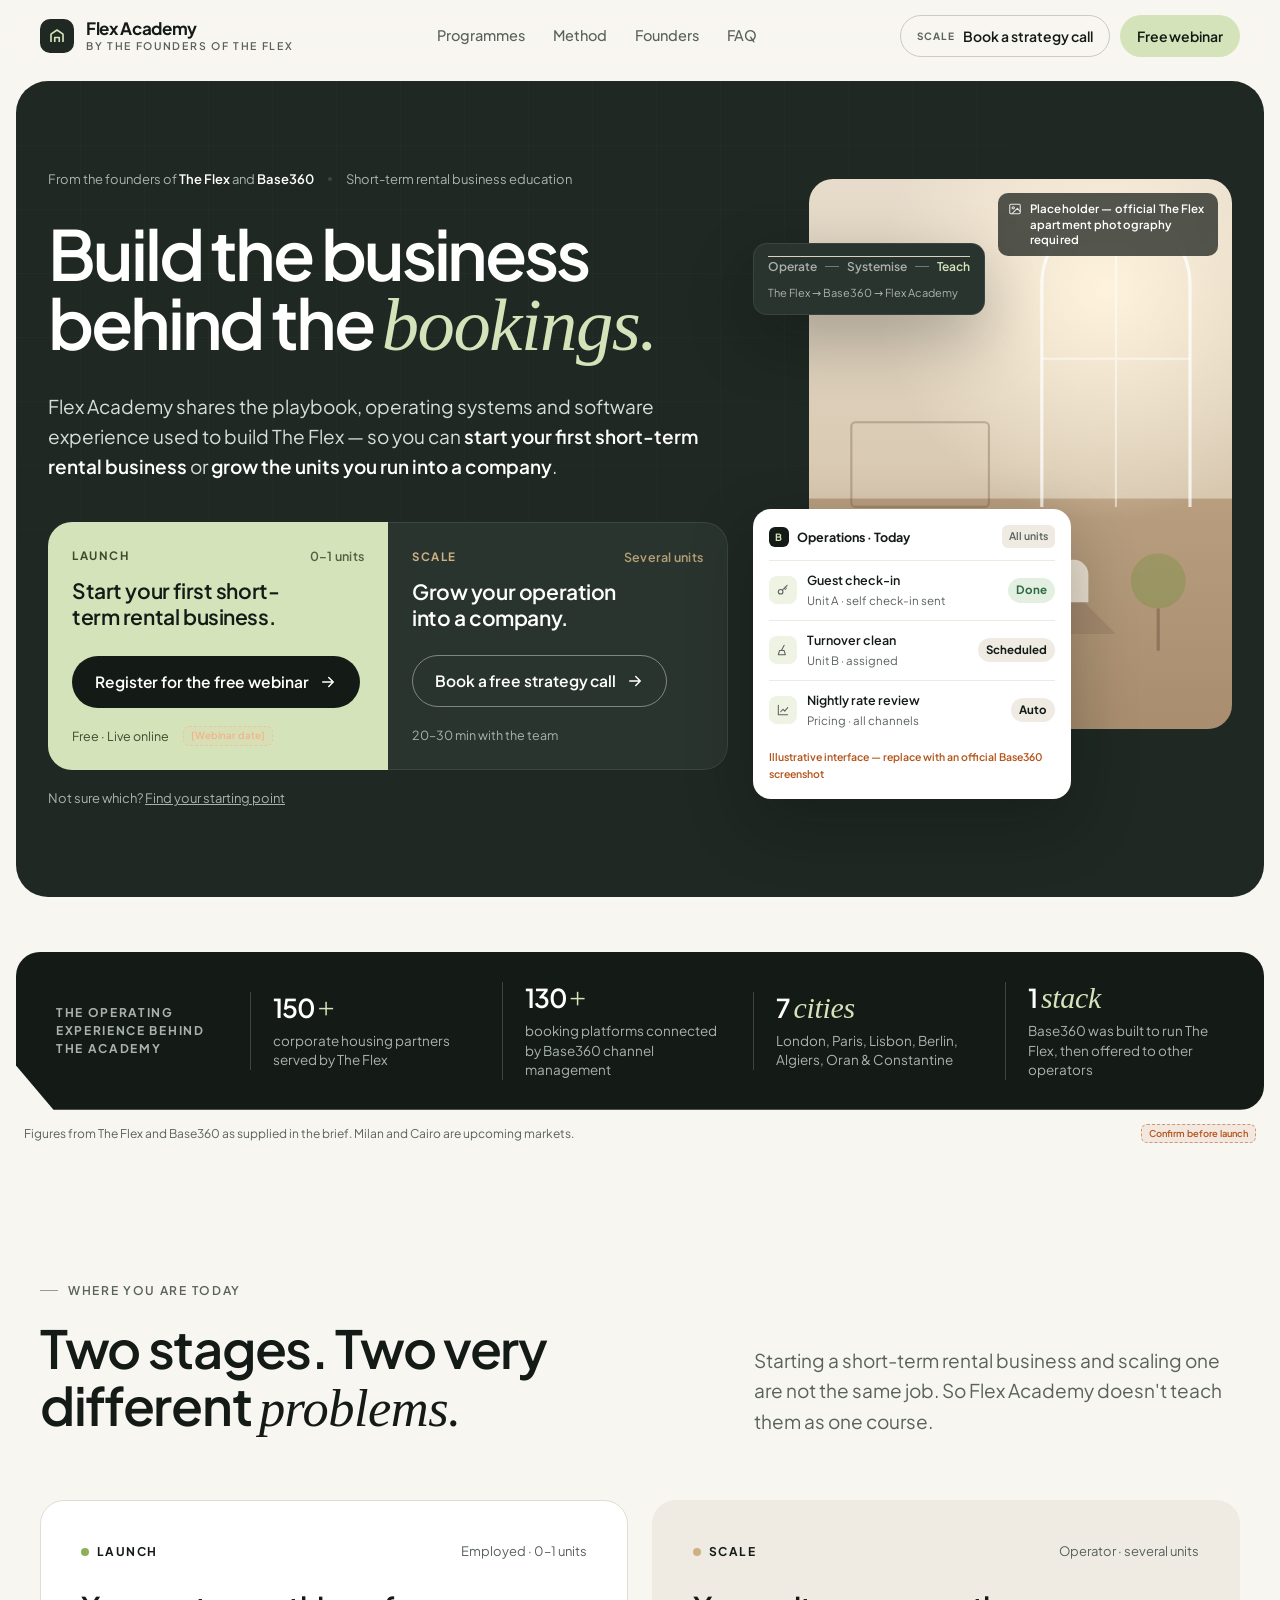
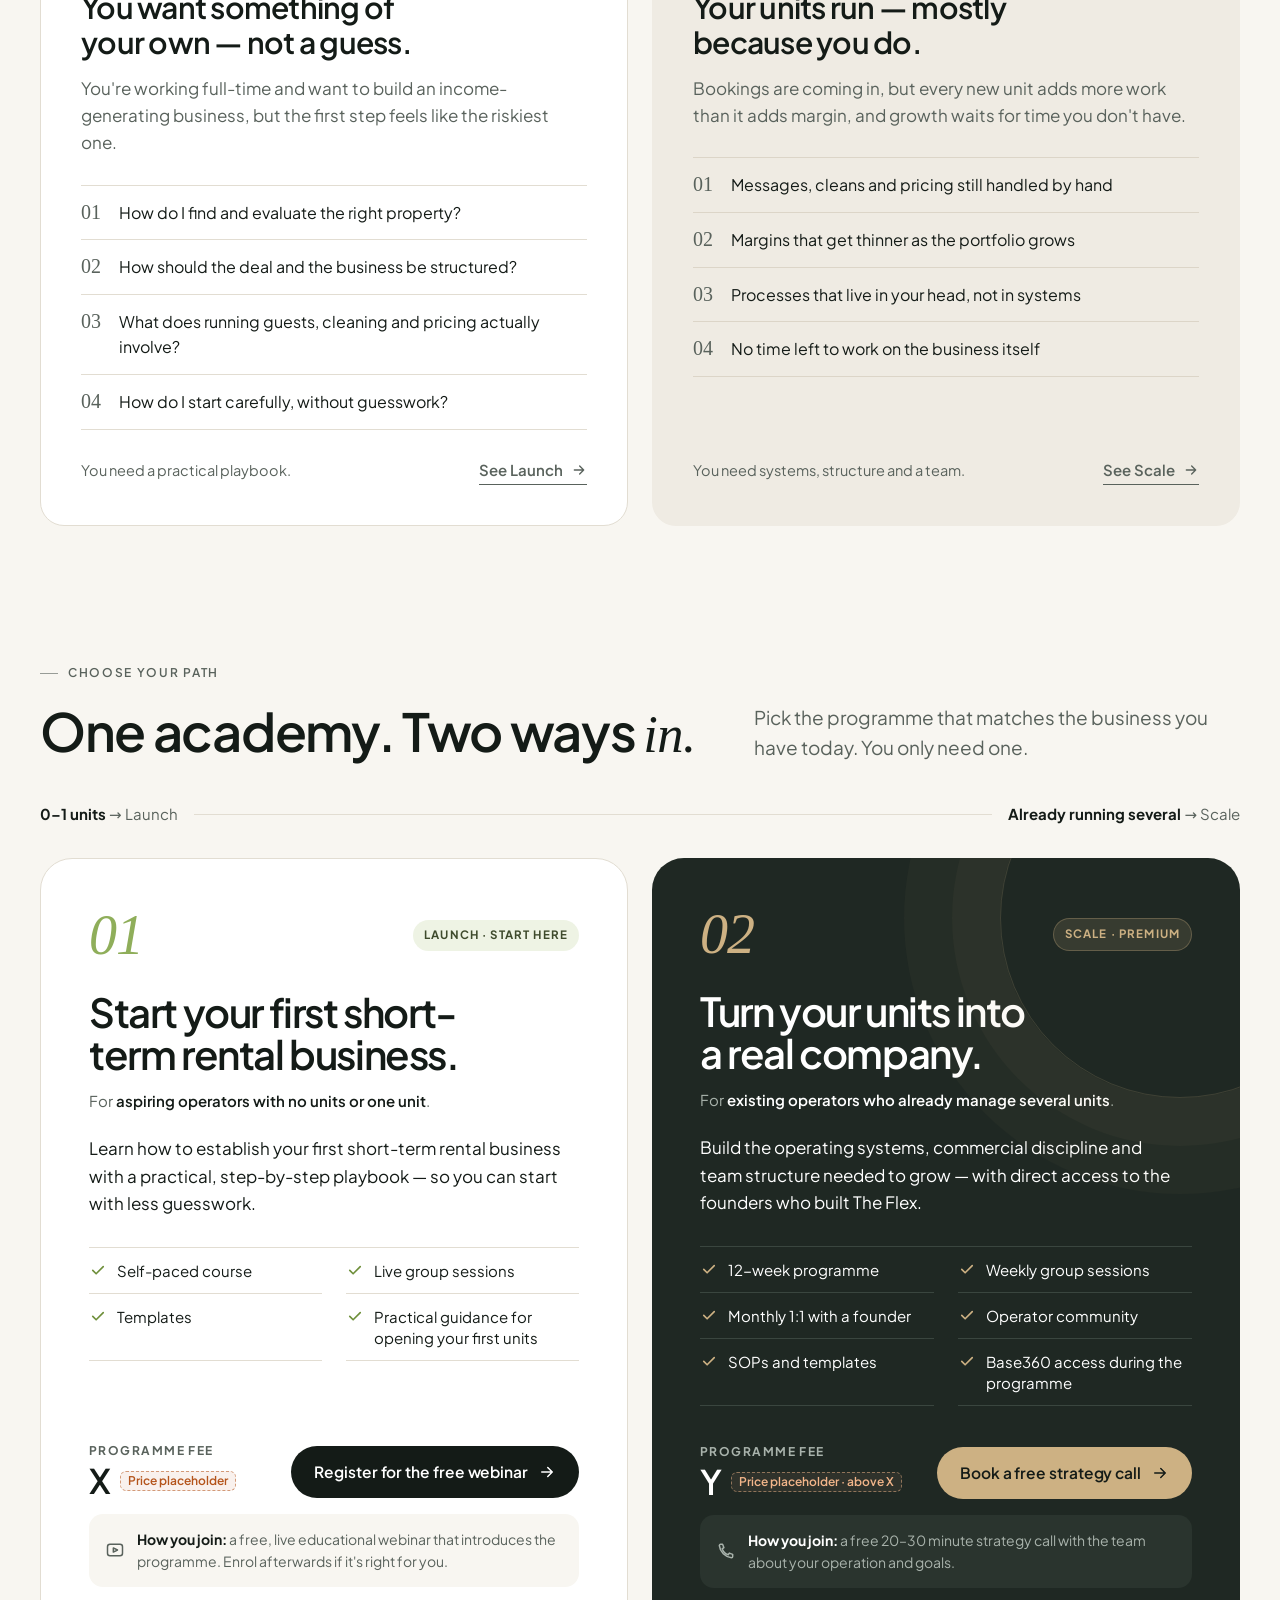
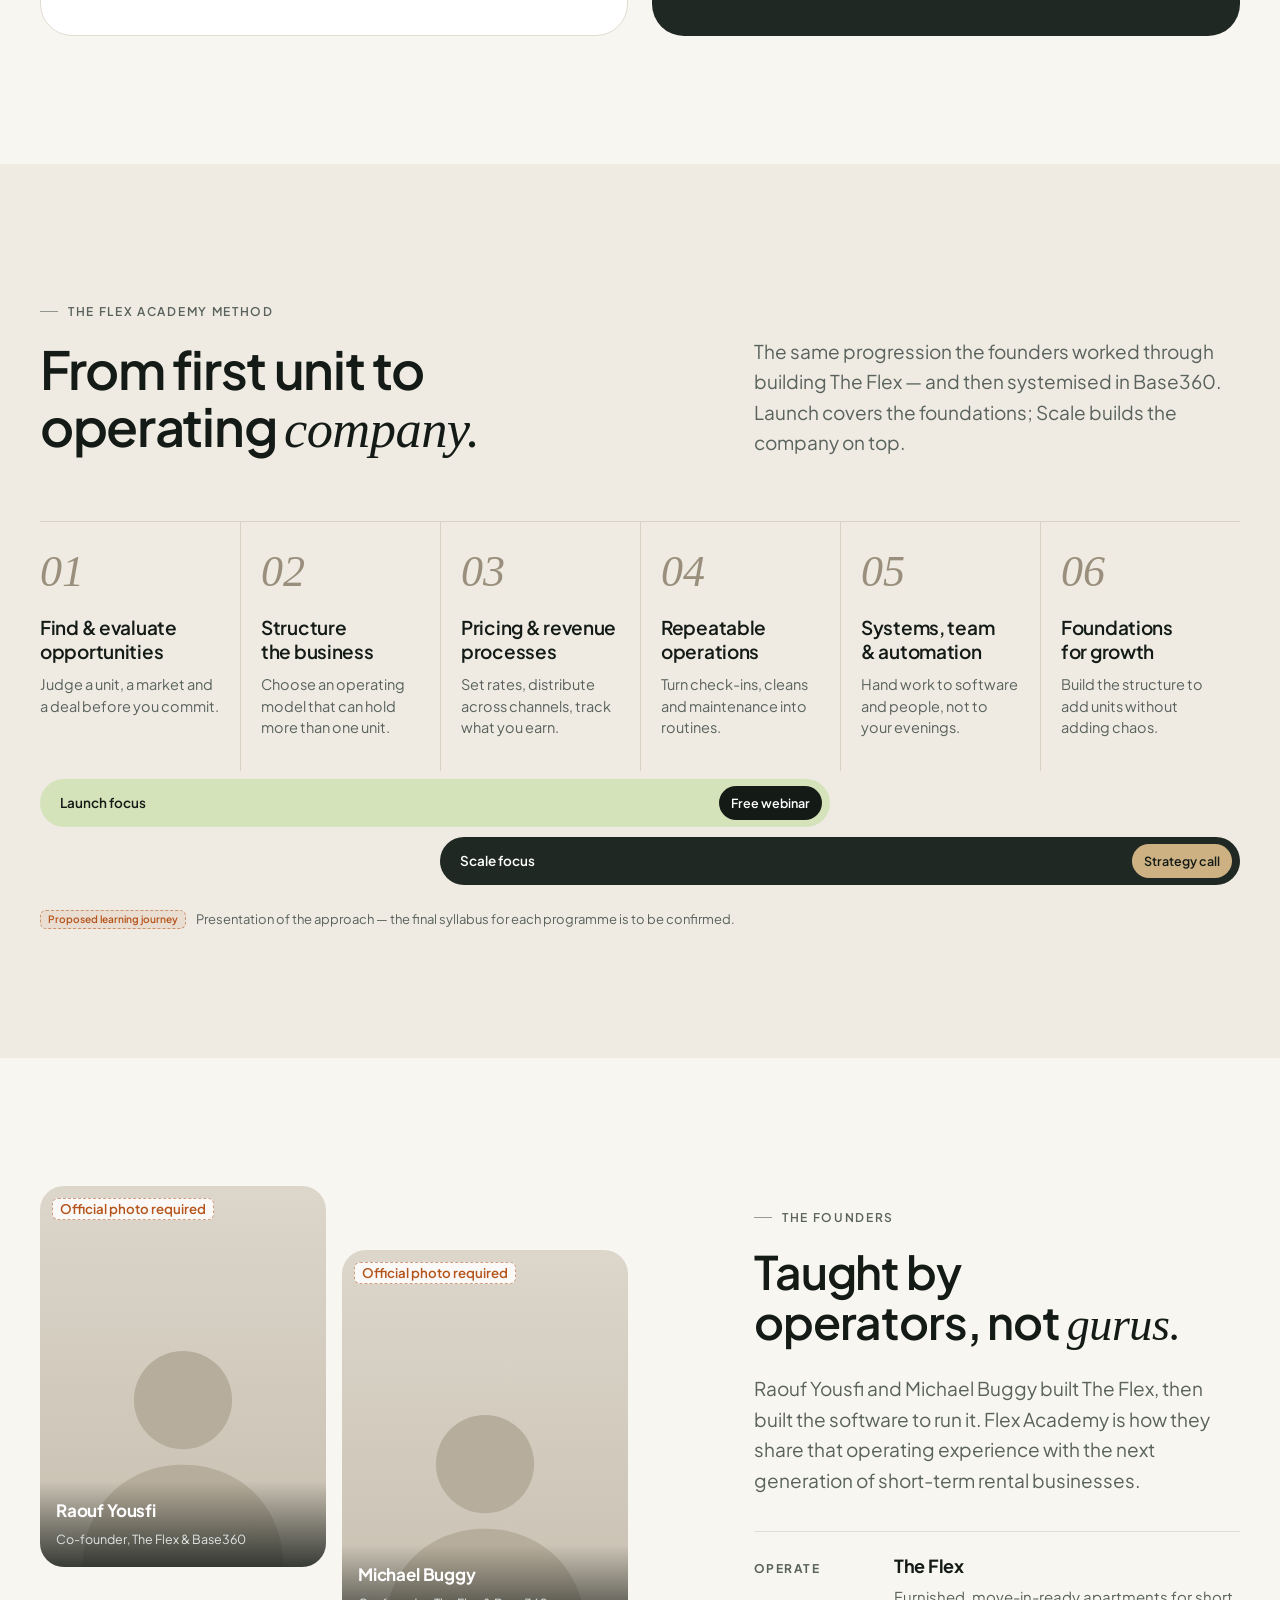
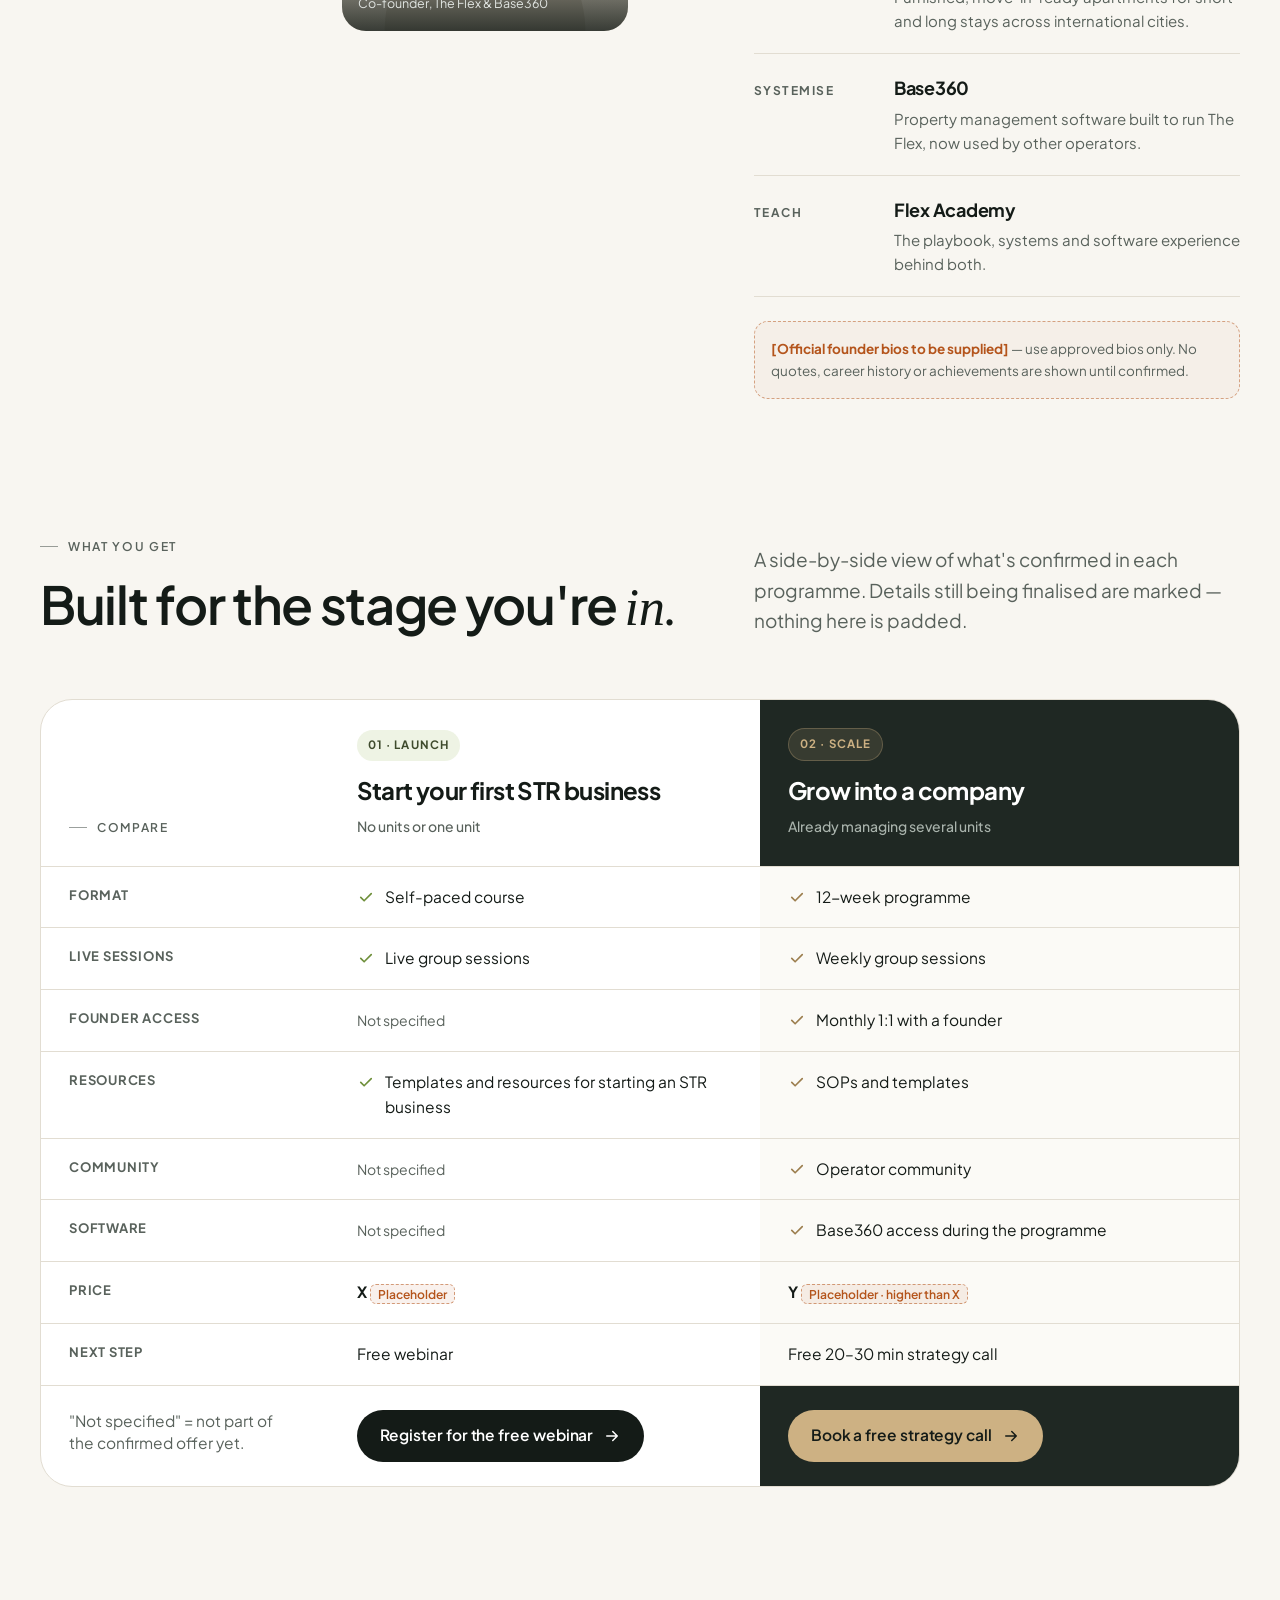
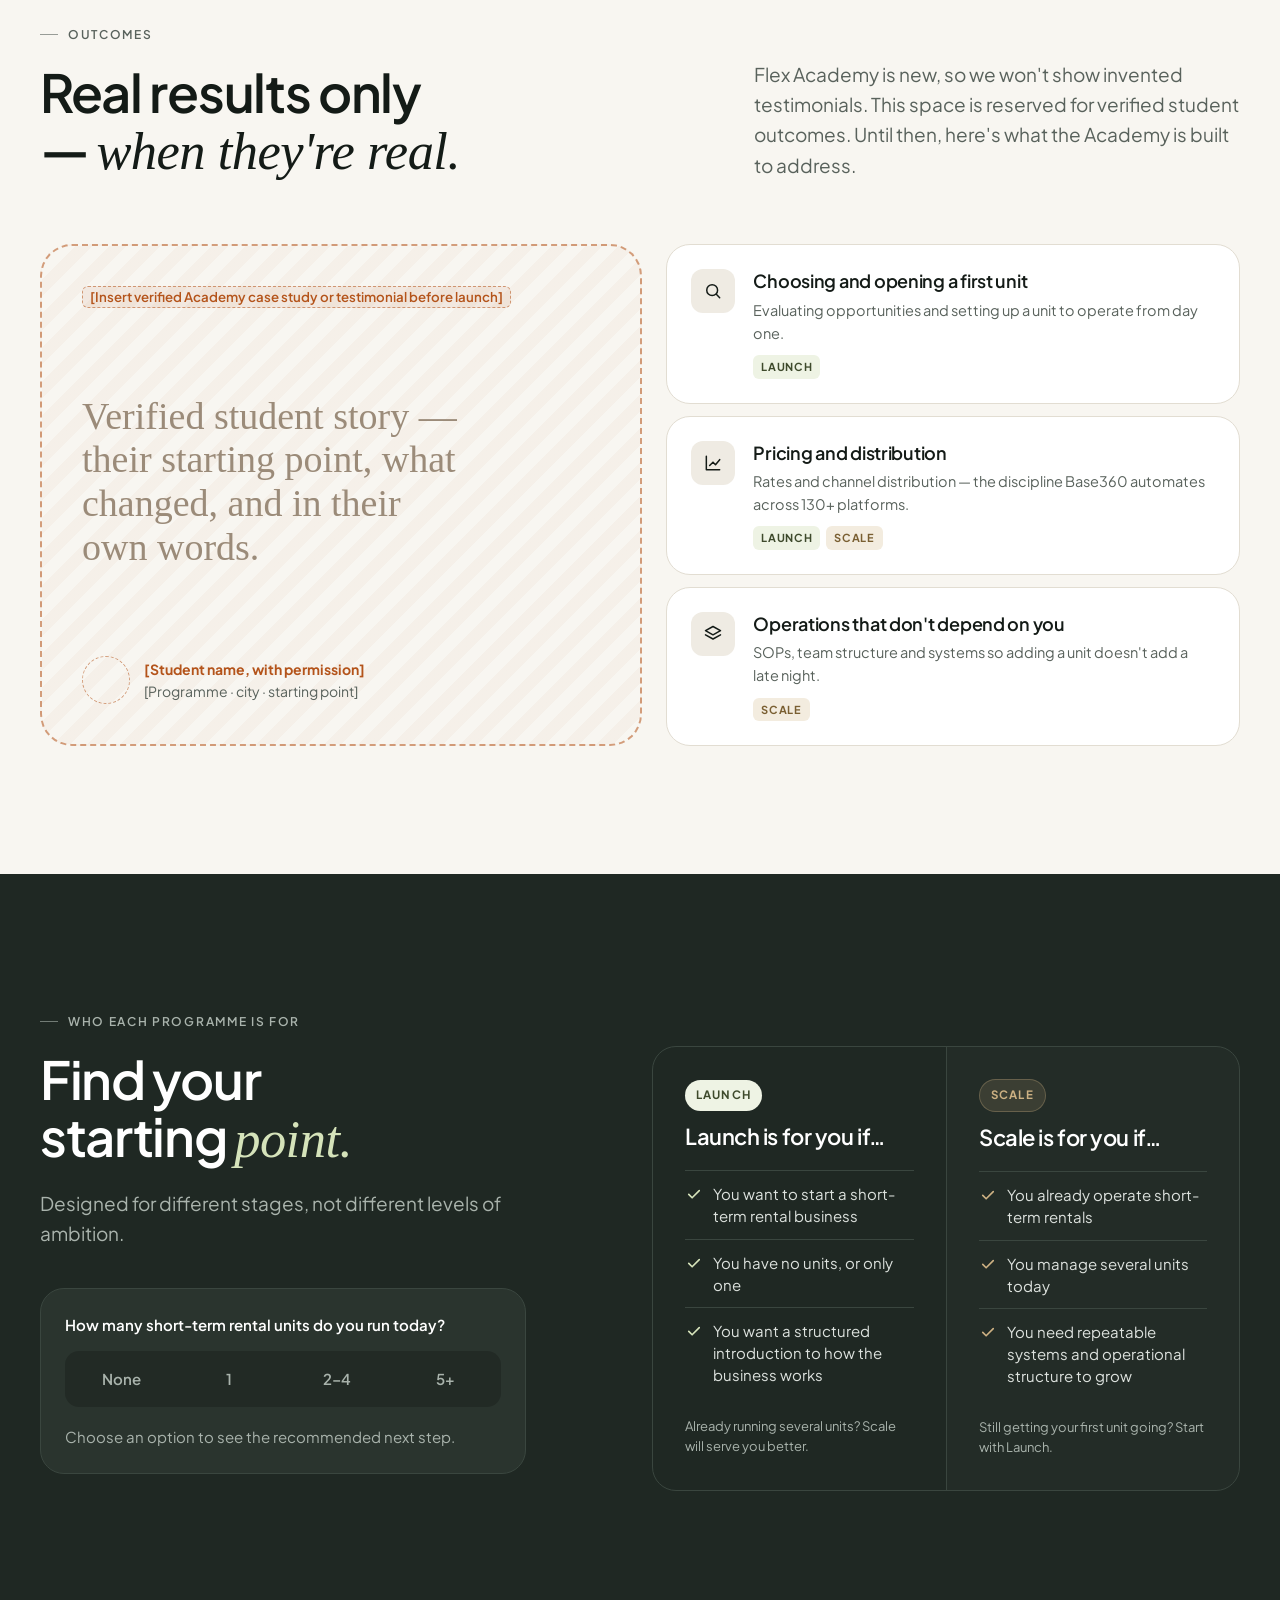
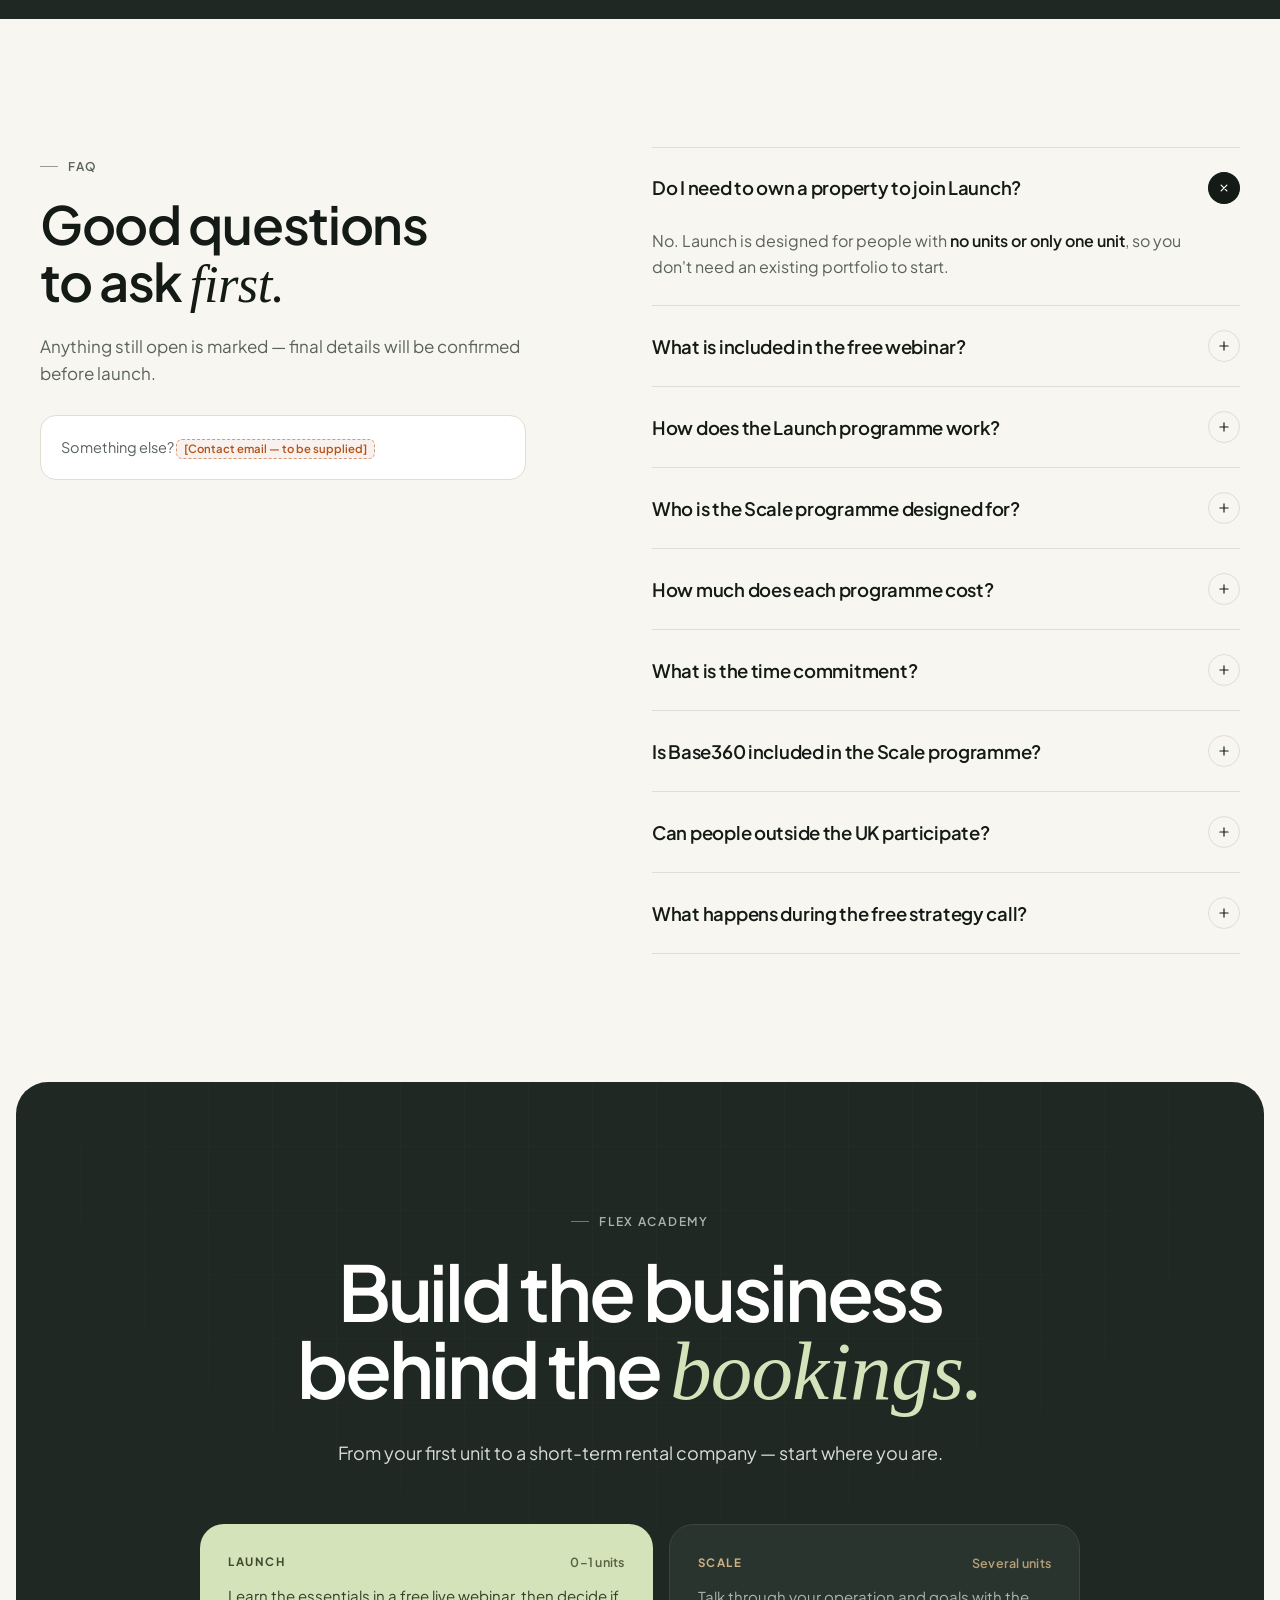
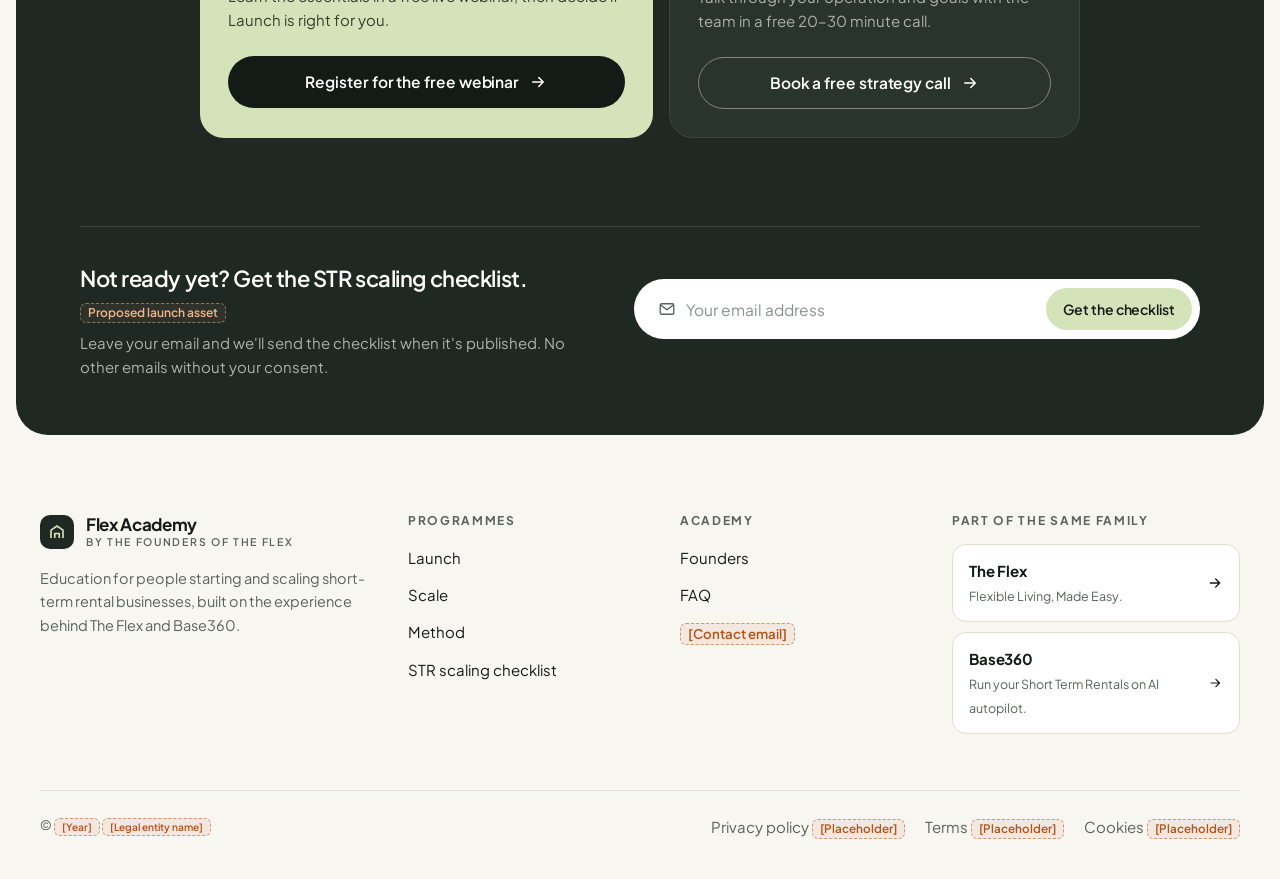
==== flex-academy/index.html @ 949e28c4 "Add Flex Academy landing page, conversion flows and design board Responsive two-path landing page (L" ====
<!doctype html>
<html lang="en-GB">
<head>
<meta charset="utf-8">
<meta name="viewport" content="width=device-width, initial-scale=1, viewport-fit=cover">
<title>Flex Academy — Build the business behind the bookings</title>
<meta name="description" content="Flex Academy helps people start and scale short-term rental businesses with the playbook, systems and software experience behind The Flex and Base360.">
<style>
/* Fonts are self-hosted (SIL Open Font License) so the page renders identically offline. */
@font-face{font-family:"Plus Jakarta Sans";src:url(fonts/PlusJakartaSans-Latin.woff2) format("woff2");font-weight:400 700;font-style:normal;font-display:swap}
@font-face{font-family:"Instrument Serif";src:url(fonts/InstrumentSerif-Italic.woff2) format("woff2");font-weight:400;font-style:italic;font-display:swap}
/* =========================================================
   FLEX ACADEMY — PROPOSED DESIGN TOKENS
   Official Flex / Base360 values could not be verified from
   this environment; every value below is PROPOSED.
   ========================================================= */
:root{
  --ink:#141B17;          /* text, darkest surfaces */
  --forest:#1F2823;       /* hero + premium (Scale) surfaces */
  --forest-2:#2A342E;     /* raised surface on forest */
  --forest-3:#3A463F;     /* hairlines on forest */
  --sage:#D5E3BA;         /* Launch / primary action */
  --sage-press:#C3D6A0;
  --sage-soft:#EEF3E4;
  --brass:#CDB183;        /* Scale / premium accent (on dark only) */
  --paper:#F8F6F1;        /* page */
  --sand:#EFEBE3;         /* alt section */
  --white:#FFFFFF;
  --line:#E2DDD2;
  --muted:#59625C;        /* 5.9:1 on paper */
  --muted-dark:#A9B3AC;   /* 7.0:1 on forest */
  --error:#A8261C;
  --success:#2E6A45;
  --focus:#6F8F3E;
  --placeholder:#B4541B;  /* flags unverified content */

  --f-sans:"Plus Jakarta Sans",ui-sans-serif,system-ui,-apple-system,"Segoe UI",sans-serif;
  --f-serif:"Instrument Serif",ui-serif,Georgia,serif;

  --r-sm:10px; --r-md:16px; --r-lg:24px; --r-xl:32px; --r-pill:999px;
  --s-1:4px; --s-2:8px; --s-3:12px; --s-4:16px; --s-5:24px; --s-6:32px; --s-7:48px; --s-8:64px; --s-9:96px; --s-10:128px;
  --container:1200px;
  --gutter:32px;
  --shadow-1:0 1px 2px rgba(20,27,23,.06),0 8px 24px rgba(20,27,23,.06);
  --shadow-2:0 24px 64px rgba(10,16,13,.28);
  --ease:cubic-bezier(.2,.7,.2,1);
}
*,*::before,*::after{box-sizing:border-box}
html{scroll-behavior:smooth;-webkit-text-size-adjust:100%}
@media (prefers-reduced-motion:reduce){html{scroll-behavior:auto}*{transition:none!important;animation:none!important}}
body{margin:0;background:var(--paper);color:var(--ink);font-family:var(--f-sans);font-size:17px;line-height:1.6;-webkit-font-smoothing:antialiased;text-rendering:optimizeLegibility}
img,svg{display:block;max-width:100%}
a{color:inherit}
button{font:inherit;color:inherit}
h1,h2,h3,h4{margin:0;font-weight:600;letter-spacing:-.025em;line-height:1.08;text-wrap:balance}
p{margin:0}
ul{margin:0;padding:0;list-style:none}
.sr-only{position:absolute;width:1px;height:1px;padding:0;margin:-1px;overflow:hidden;clip:rect(0,0,0,0);white-space:nowrap;border:0}
.container{width:100%;max-width:calc(var(--container) + var(--gutter)*2);margin:0 auto;padding:0 var(--gutter)}
.serif{font-family:var(--f-serif);font-weight:400;font-style:italic;letter-spacing:-.01em}
:focus-visible{outline:3px solid var(--focus);outline-offset:3px;border-radius:6px}
.skip{position:absolute;left:16px;top:-60px;background:var(--ink);color:#fff;padding:10px 16px;border-radius:8px;z-index:100;text-decoration:none}
.skip:focus{top:12px}

/* ---------- Type scale ---------- */
.eyebrow{display:inline-flex;align-items:center;gap:10px;font-size:12px;font-weight:600;letter-spacing:.14em;text-transform:uppercase;color:var(--muted)}
.eyebrow::before{content:"";width:18px;height:1px;background:currentColor;opacity:.6}
.on-dark .eyebrow{color:var(--muted-dark)}
.h-section{font-size:clamp(34px,4.1vw,54px);max-width:18ch}
.lede{font-size:19px;line-height:1.6;color:var(--muted);max-width:56ch}
.on-dark .lede{color:var(--muted-dark)}
.small{font-size:14px;line-height:1.5}
.micro{font-size:12.5px;line-height:1.45}

/* Placeholder flag — makes unverified content visually obvious */
.ph{display:inline-flex;align-items:center;gap:6px;font-family:var(--f-sans);font-style:normal;font-weight:600;font-size:.78em;letter-spacing:0;line-height:1.2;color:var(--placeholder);background:rgba(180,84,27,.08);border:1px dashed rgba(180,84,27,.55);border-radius:6px;padding:2px 7px;white-space:nowrap;vertical-align:middle}
.on-dark .ph,.ph.on-dark{color:#F2B58A;background:rgba(242,181,138,.08);border-color:rgba(242,181,138,.5)}
.ph-note{font-size:12px;color:var(--placeholder);font-weight:500}
.on-dark .ph-note{color:#F2B58A}

/* ---------- Buttons ---------- */
.btn{--h:52px;display:inline-flex;align-items:center;justify-content:center;gap:10px;min-height:var(--h);padding:0 22px;border-radius:var(--r-pill);border:1px solid transparent;font-weight:600;font-size:15.5px;letter-spacing:-.005em;text-decoration:none;cursor:pointer;white-space:nowrap;transition:background .2s var(--ease),transform .15s var(--ease),box-shadow .2s var(--ease),border-color .2s var(--ease),color .2s}
.btn svg{width:18px;height:18px;flex:none;transition:transform .2s var(--ease)}
.btn:hover svg{transform:translateX(3px)}
.btn:active,.btn.is-pressed{transform:scale(.97)}
.btn-launch{background:var(--sage);color:var(--ink)}
.btn-launch:hover,.btn-launch.is-pressed{background:var(--sage-press)}
.btn-launch.is-pressed{box-shadow:0 0 0 4px rgba(213,227,186,.35)}
.btn-ink{background:var(--ink);color:#fff}
.btn-ink:hover{background:#26302a}
.btn-scale{background:transparent;color:#fff;border-color:rgba(255,255,255,.4)}
.btn-scale:hover,.btn-scale.is-pressed{border-color:var(--brass);color:var(--brass)}
.btn-scale.is-pressed{box-shadow:0 0 0 4px rgba(205,177,131,.25)}
.btn-scale-solid{background:var(--brass);color:var(--ink)}
.btn-scale-solid:hover{background:#D9C099}
.btn-outline{background:transparent;color:var(--ink);border-color:rgba(20,27,23,.25)}
.btn-outline:hover{border-color:var(--ink)}
.btn-sm{--h:42px;padding:0 16px;font-size:14px}
.btn-block{width:100%}
.btn[disabled]{cursor:progress;opacity:.9}
.link-arrow{display:inline-flex;align-items:center;gap:8px;font-weight:600;font-size:15px;text-decoration:none;border-bottom:1px solid currentColor;padding-bottom:2px}

/* ---------- Header ---------- */
.site-header{position:sticky;top:0;z-index:40;background:rgba(248,246,241,.86);backdrop-filter:saturate(1.4) blur(14px);-webkit-backdrop-filter:saturate(1.4) blur(14px);border-bottom:1px solid transparent;transition:border-color .2s}
.site-header.is-scrolled{border-color:var(--line)}
.nav{display:flex;align-items:center;justify-content:space-between;height:72px;gap:24px}
.brand{display:inline-flex;align-items:center;gap:12px;text-decoration:none}
.brand-mark{width:34px;height:34px;border-radius:10px;background:var(--forest);display:grid;place-items:center}
.brand-mark svg{width:18px;height:18px}
.brand-text{display:flex;flex-direction:column;line-height:1}
.brand-name{font-weight:700;font-size:17px;letter-spacing:-.02em}
.brand-sub{font-size:10.5px;font-weight:600;letter-spacing:.16em;text-transform:uppercase;color:var(--muted);margin-top:4px}
.nav-links{display:flex;gap:28px;font-size:14.5px;font-weight:500}
.nav-links a{text-decoration:none;color:var(--muted);transition:color .2s}
.nav-links a:hover{color:var(--ink)}
.nav-actions{display:flex;align-items:center;gap:10px}
.nav-scale{display:inline-flex;align-items:center;gap:8px;font-size:14px;font-weight:600;text-decoration:none;padding:0 16px;min-height:42px;border-radius:var(--r-pill);border:1px solid rgba(20,27,23,.2);background:transparent;cursor:pointer}
.nav-scale:hover{border-color:var(--ink)}
.nav-scale .tag{font-size:10px;letter-spacing:.12em;text-transform:uppercase;color:var(--muted);font-weight:700}
.menu-btn{display:none;width:44px;height:44px;border-radius:12px;border:1px solid var(--line);background:#fff;align-items:center;justify-content:center;cursor:pointer}
.mobile-menu{display:none}

/* ---------- Hero ---------- */
.hero-wrap{padding:8px 16px 0}
.hero{position:relative;background:var(--forest);color:#fff;border-radius:var(--r-xl);overflow:hidden;isolation:isolate}
.hero::before{content:"";position:absolute;inset:0;z-index:-1;opacity:.55;
  background-image:linear-gradient(rgba(255,255,255,.035) 1px,transparent 1px),linear-gradient(90deg,rgba(255,255,255,.035) 1px,transparent 1px);background-size:64px 64px;mask-image:radial-gradient(120% 90% at 20% 10%,#000 30%,transparent 80%)}
.hero-grid{display:grid;grid-template-columns:repeat(12,1fr);gap:0 24px;padding-top:88px;padding-bottom:88px;align-items:center}
.hero-copy{grid-column:1 / span 7}
.hero-kicker{display:flex;flex-wrap:wrap;align-items:center;gap:10px 14px;font-size:13px;color:var(--muted-dark);margin-bottom:28px}
.hero-kicker .dot{width:4px;height:4px;border-radius:50%;background:var(--forest-3)}
.hero-kicker strong{color:#fff;font-weight:600}
.hero h1{font-size:clamp(46px,5.4vw,78px);line-height:1;letter-spacing:-.045em;font-weight:600;max-width:12.5ch}
.hero h1 .serif{font-size:1.08em;letter-spacing:-.02em;color:var(--sage)}
.hero-sub{margin-top:28px;font-size:19px;line-height:1.6;color:#D7DDD8;max-width:50ch}
.hero-sub strong{color:#fff;font-weight:600}

/* Two-door path selector */
.doors{margin-top:40px;display:grid;grid-template-columns:1fr 1fr;border-radius:var(--r-lg);overflow:hidden;max-width:680px;box-shadow:0 1px 0 rgba(255,255,255,.06) inset}
.door{padding:24px;display:flex;flex-direction:column;gap:6px;min-height:196px;min-width:0}
.door-launch{background:var(--sage);color:var(--ink)}
.door-scale{background:var(--forest-2);border:1px solid var(--forest-3);border-left:0;border-radius:0 var(--r-lg) var(--r-lg) 0}
.door-label{display:flex;justify-content:space-between;align-items:center;gap:8px;flex-wrap:wrap;font-size:11.5px;font-weight:700;letter-spacing:.14em;text-transform:uppercase}
.door-launch .door-label{color:#3E4A2C}
.door-scale .door-label{color:var(--brass)}
.door-label .who{letter-spacing:.02em;text-transform:none;font-weight:600;font-size:12.5px;opacity:.85}
.door h2{font-size:21px;line-height:1.25;letter-spacing:-.02em;margin:6px 0 auto;max-width:18ch}
.door .btn{margin-top:18px;align-self:flex-start}
.door-launch .btn{background:var(--ink);color:#fff}
.door-launch .btn:hover{background:#26302a}
.door-launch .btn.is-pressed{box-shadow:0 0 0 4px rgba(20,27,23,.2)}
.door-meta{margin-top:12px;font-size:12.5px;display:flex;gap:6px 14px;flex-wrap:wrap}
.door-launch .door-meta{color:#3E4A2C}
.door-scale .door-meta{color:var(--muted-dark)}
.hero-note{margin-top:18px;font-size:13px;color:var(--muted-dark)}

/* Hero visual */
.hero-visual{grid-column:8 / span 5;position:relative;height:620px}
.photo{position:relative;overflow:hidden;border-radius:var(--r-lg);background:#C9BBA5}
.photo-interior{background:
  radial-gradient(90% 70% at 70% 20%,rgba(255,244,222,.95),rgba(255,244,222,0) 60%),
  linear-gradient(180deg,#E7DCCB 0%,#D8C8B0 58%,#B89E7F 58.2%,#A88D6E 100%)}
.photo svg.arch{position:absolute;inset:0;width:100%;height:100%}
.photo-label{position:absolute;left:14px;bottom:14px;right:14px;display:flex;align-items:flex-start;gap:8px;font-size:11.5px;line-height:1.35;font-weight:600;color:#fff;background:rgba(20,27,23,.72);backdrop-filter:blur(6px);border-radius:10px;padding:8px 10px;letter-spacing:.01em}
.photo-label svg{width:14px;height:14px;flex:none;margin-top:1px;opacity:.85}
.hero-photo{position:absolute;inset:0 0 70px 56px}
.ui-card{position:absolute;left:0;bottom:0;width:318px;background:#fff;color:var(--ink);border-radius:18px;box-shadow:var(--shadow-2);padding:16px;font-size:13px}
.ui-top{display:flex;align-items:center;justify-content:space-between;margin-bottom:12px}
.ui-app{display:flex;align-items:center;gap:8px;font-weight:700;font-size:12.5px}
.ui-app i{width:20px;height:20px;border-radius:6px;background:var(--ink);display:grid;place-items:center;color:var(--sage);font-style:normal;font-size:10px;font-weight:700}
.ui-chip{font-size:10.5px;font-weight:600;color:var(--muted);background:var(--sand);border-radius:6px;padding:3px 7px}
.ui-row{display:grid;grid-template-columns:28px 1fr auto;align-items:center;gap:10px;padding:9px 0;border-top:1px solid #EEEAE2}
.ui-ico{width:28px;height:28px;border-radius:8px;display:grid;place-items:center;background:var(--sage-soft)}
.ui-ico svg{width:14px;height:14px}
.ui-row b{display:block;font-weight:600;font-size:12.5px}
.ui-row span{font-size:11.5px;color:var(--muted)}
.ui-status{font-size:10.5px;font-weight:700;padding:3px 8px;border-radius:999px}
.ui-status.done{background:#E3EFE0;color:var(--success)}
.ui-status.auto{background:var(--sand);color:var(--ink)}
.ui-caption{margin-top:10px;font-size:10.5px;color:var(--placeholder);font-weight:600}
.journey-chip{position:absolute;left:0;top:64px;box-shadow:var(--shadow-2);background:var(--forest-2);color:#fff;border-radius:14px;padding:12px 14px;font-size:12px;display:flex;flex-direction:column;gap:8px;border:1px solid rgba(255,255,255,.08)}
.journey-chip .steps{display:flex;align-items:center;gap:8px;font-weight:600}
.journey-chip .steps span{opacity:.6}
.journey-chip .steps span.on{opacity:1;color:var(--sage)}
.journey-chip .steps i{width:14px;height:1px;background:rgba(255,255,255,.35)}
.journey-chip small{color:var(--muted-dark);font-size:11px}

/* ---------- Proof strip (angled, from reference) ---------- */
.proof{position:relative;margin-top:-1px;padding:56px 16px 0}
.proof-band{position:relative;background:var(--ink);color:#fff;border-radius:var(--r-lg);padding:30px 40px;clip-path:polygon(0 0,100% 0,100% 100%,3% 100%,0 72%)}
.proof-inner{display:grid;grid-template-columns:auto repeat(4,1fr);align-items:center;gap:32px}
.proof-title{font-size:12px;font-weight:700;letter-spacing:.14em;text-transform:uppercase;color:var(--muted-dark);max-width:18ch;line-height:1.5}
.proof-item{border-left:1px solid var(--forest-3);padding-left:22px}
.proof-item b{display:block;font-size:26px;letter-spacing:-.03em;font-weight:600;line-height:1.1}
.proof-item b .serif{font-size:1.15em;color:var(--sage)}
.proof-item > span{display:block;margin-top:6px;font-size:13.5px;color:var(--muted-dark);line-height:1.45}
.proof-sources{margin-top:14px;display:flex;justify-content:space-between;flex-wrap:wrap;gap:8px;font-size:12px;color:var(--muted);padding:0 8px}

/* ---------- Sections ---------- */
.section{padding:var(--s-10) 0}
.section-head{display:grid;grid-template-columns:repeat(12,1fr);gap:24px;align-items:end;margin-bottom:var(--s-8)}
.section-head > div:first-child{grid-column:1 / span 7}
.section-head > p{grid-column:8 / span 5}
.section-head .eyebrow{margin-bottom:20px}

/* Problem */
.problems{display:grid;grid-template-columns:1fr 1fr;gap:24px}
.problem{border-radius:var(--r-lg);padding:40px;background:#fff;border:1px solid var(--line);display:flex;flex-direction:column}
.problem-scale{background:var(--sand);border-color:transparent}
.problem-top{display:flex;align-items:center;justify-content:space-between;margin-bottom:28px}
.stage{display:inline-flex;align-items:center;gap:8px;font-size:12px;font-weight:700;letter-spacing:.12em;text-transform:uppercase}
.stage i{width:8px;height:8px;border-radius:50%}
.stage-launch i{background:#8FAE5A}
.stage-scale i{background:var(--brass)}
.problem-top .who{font-size:13px;color:var(--muted)}
.problem h3{font-size:30px;line-height:1.15;max-width:18ch}
.problem > p{margin-top:16px;color:var(--muted);max-width:46ch}
.problem ul{margin-top:28px;border-top:1px solid var(--line)}
.problem-scale ul{border-color:#DCD5C8}
.problem li{display:grid;grid-template-columns:28px 1fr;gap:10px;padding:14px 0;border-bottom:1px solid var(--line);font-size:16px}
.problem-scale li{border-color:#DCD5C8}
.problem li em{font-style:normal;font-family:var(--f-serif);font-size:20px;color:var(--muted);line-height:1.2}
.problem-foot{margin-top:auto;padding-top:28px;display:flex;align-items:center;justify-content:space-between;gap:16px;font-size:14.5px;color:var(--muted)}

/* Paths */
.paths-section{padding-top:0}
.paths-helper{display:flex;align-items:center;gap:16px;flex-wrap:wrap;margin:-24px 0 32px;font-size:15px;color:var(--muted)}
.paths-helper b{color:var(--ink)}
.paths-helper .rule{flex:1;height:1px;background:var(--line);min-width:40px}
.path-tabs{display:none}
.paths{display:grid;grid-template-columns:1fr 1fr;gap:24px;align-items:stretch}
.path{position:relative;border-radius:var(--r-xl);padding:48px;display:flex;flex-direction:column;overflow:hidden}
.path-launch{background:#fff;border:1px solid var(--line)}
.path-scale{background:var(--forest);color:#fff}
.path-scale::after{content:"";position:absolute;right:-120px;top:-120px;width:360px;height:360px;border-radius:50%;border:1px solid rgba(205,177,131,.18);box-shadow:0 0 0 48px rgba(205,177,131,.04),0 0 0 96px rgba(205,177,131,.03);pointer-events:none}
.path-head{display:flex;align-items:center;justify-content:space-between;gap:12px}
.path-num{font-family:var(--f-serif);font-style:italic;font-size:56px;line-height:1;letter-spacing:-.02em}
.path-launch .path-num{color:#8FAE5A}
.path-scale .path-num{color:var(--brass)}
.badge{display:inline-flex;align-items:center;gap:6px;font-size:11.5px;font-weight:700;letter-spacing:.1em;text-transform:uppercase;border-radius:999px;padding:6px 11px}
.badge-launch{background:var(--sage-soft);color:#3E4A2C}
.badge-scale{background:rgba(205,177,131,.14);color:var(--brass);border:1px solid rgba(205,177,131,.3)}
.path h3{margin-top:28px;font-size:40px;line-height:1.05;letter-spacing:-.035em;max-width:14ch}
.path-for{margin-top:14px;font-size:15px;color:var(--muted)}
.path-scale .path-for{color:var(--muted-dark)}
.path-for b{color:var(--ink);font-weight:600}
.path-scale .path-for b{color:#fff}
.path-promise{margin-top:22px;font-size:17px;max-width:40ch}
.includes{margin-top:30px;display:grid;grid-template-columns:1fr 1fr;gap:0 24px;border-top:1px solid var(--line)}
.path-scale .includes{border-color:var(--forest-3)}
.includes li{display:flex;gap:10px;align-items:flex-start;padding:12px 0;border-bottom:1px solid var(--line);font-size:15px;line-height:1.4}
.path-scale .includes li{border-color:var(--forest-3)}
.includes svg{width:18px;height:18px;flex:none;margin-top:1px}
.path-launch .includes svg{color:#6E8F3A}
.path-scale .includes svg{color:var(--brass)}
.path-foot{margin-top:auto;padding-top:36px;display:grid;grid-template-columns:1fr auto;gap:16px 24px;align-items:end}
.price{display:flex;flex-direction:column;gap:4px}
.price small{font-size:12px;font-weight:700;letter-spacing:.12em;text-transform:uppercase;color:var(--muted)}
.path-scale .price small{color:var(--muted-dark)}
.price b{font-size:34px;font-weight:600;letter-spacing:-.03em;line-height:1;display:flex;align-items:center;gap:10px}
.price .ph{font-size:12px}
.how{grid-column:1 / -1;display:flex;align-items:center;gap:12px;font-size:14px;color:var(--muted);padding:14px 16px;border-radius:14px;background:var(--paper)}
.path-scale .how{background:var(--forest-2);color:var(--muted-dark)}
.how b{color:var(--ink)}
.path-scale .how b{color:#fff}
.how svg{width:20px;height:20px;flex:none}

/* Method */
.method{background:var(--sand)}
.steps{list-style:none;margin:0;padding:0;position:relative;display:grid;grid-template-columns:repeat(6,1fr);border-top:1px solid #D8D1C3}
.step{padding:28px 20px 32px 0;position:relative}
.step + .step{padding-left:20px;border-left:1px solid #D8D1C3}
.step-n{font-family:var(--f-serif);font-style:italic;font-size:44px;line-height:1;color:#9A8F7C}
.step h3{margin-top:22px;font-size:19px;line-height:1.25;letter-spacing:-.015em}
.step p{margin-top:10px;font-size:14.5px;color:var(--muted);line-height:1.5}
.tracks{display:grid;grid-template-columns:repeat(6,1fr);gap:10px 0;margin-top:8px}
.track{height:48px;border-radius:999px;display:flex;align-items:center;justify-content:space-between;padding:0 8px 0 20px;font-size:13.5px;font-weight:600}
.track-launch{grid-column:1 / span 4;grid-row:1;background:var(--sage);margin-right:10px}
.track-scale{grid-column:3 / span 4;grid-row:2;background:var(--forest);color:#fff}
.track a,.track button{font-size:12.5px;font-weight:600;text-decoration:none;padding:7px 12px;border-radius:999px;border:0;cursor:pointer}
.track-launch button{background:var(--ink);color:#fff}
.track-scale button{background:var(--brass);color:var(--ink)}
.method-note{margin-top:24px;display:flex;gap:10px;align-items:center;font-size:13px;color:var(--muted)}

/* Founders */
.founders-grid{display:grid;grid-template-columns:repeat(12,1fr);gap:24px;align-items:start}
.founders-photos{grid-column:1 / span 6;padding-bottom:24px;display:grid;grid-template-columns:1fr 1fr;gap:16px}
.portrait{margin:0;aspect-ratio:3/4;border-radius:var(--r-lg);background:linear-gradient(180deg,#DCD6CB,#C8BFB0);position:relative;overflow:hidden}
.portrait:nth-child(2){margin-top:64px}
.portrait svg.silhouette{position:absolute;bottom:0;left:50%;transform:translateX(-50%);width:78%;color:#B7AD9C}
.portrait-name{position:absolute;left:0;right:0;bottom:0;padding:16px;background:linear-gradient(0deg,rgba(20,27,23,.8),rgba(20,27,23,0));color:#fff}
.portrait-name b{display:block;font-size:17px;letter-spacing:-.01em}
.portrait-name span{font-size:12.5px;color:#E0E4E1}
.portrait .ph{position:absolute;top:12px;left:12px;background:rgba(255,255,255,.85)}
.founders-copy{grid-column:8 / span 5;padding-top:12px}
.founders-copy .h-section{font-size:clamp(34px,3.6vw,48px)}
.founders-copy .lede{margin-top:24px}
.chain{margin-top:36px;border-top:1px solid var(--line)}
.chain li{display:grid;grid-template-columns:120px 1fr;gap:20px;padding:20px 0;border-bottom:1px solid var(--line)}
.chain .k{font-size:12px;font-weight:700;letter-spacing:.12em;text-transform:uppercase;color:var(--muted);padding-top:3px}
.chain b{display:block;font-size:18px;letter-spacing:-.015em}
.chain span{display:block;margin-top:4px;font-size:15px;color:var(--muted)}
.bio-ph{margin-top:24px;padding:16px;border-radius:14px;border:1px dashed rgba(180,84,27,.5);background:rgba(180,84,27,.04);font-size:13.5px;color:var(--muted)}
.bio-ph b{color:var(--placeholder)}

/* Compare */
.compare{border-radius:var(--r-xl);background:#fff;border:1px solid var(--line);overflow:hidden}
.compare table{width:100%;border-collapse:collapse}
.compare th,.compare td{text-align:left;padding:18px 28px;vertical-align:top;border-bottom:1px solid var(--line);font-size:15.5px}
.compare thead th{padding:28px;border-bottom:1px solid var(--line);vertical-align:bottom}
.compare thead th:first-child{width:24%}
.compare thead th:nth-child(2){width:36%}
.compare .col-scale{background:#FBFAF6}
.compare thead .col-scale{background:var(--forest);color:#fff}
.compare thead th .t{display:block;font-size:24px;letter-spacing:-.025em;margin-top:10px}
.compare thead th .s{display:block;font-weight:500;font-size:14px;color:var(--muted);margin-top:6px}
.compare thead .col-scale .s{color:var(--muted-dark)}
.compare tbody th{font-size:13px;font-weight:700;letter-spacing:.06em;text-transform:uppercase;color:var(--muted)}
.compare tbody tr:last-child th,.compare tbody tr:last-child td{border-bottom:0}
.compare .yes{display:flex;gap:10px;align-items:flex-start}
.compare .yes svg{width:18px;height:18px;flex:none;margin-top:3px;color:#6E8F3A}
.compare .col-scale .yes svg{color:#9C7E4E}
.compare .tbc{color:var(--muted);font-size:14px}
.compare tfoot td{padding:24px 28px;border-top:1px solid var(--line);border-bottom:0}
.compare tfoot .col-scale{background:var(--forest)}

/* Outcomes */
.outcomes{display:grid;grid-template-columns:1.05fr 1fr;gap:24px}
.slot{border-radius:var(--r-xl);border:2px dashed rgba(180,84,27,.55);background:repeating-linear-gradient(135deg,rgba(180,84,27,.035) 0 12px,transparent 12px 24px);padding:40px;display:flex;flex-direction:column;justify-content:space-between;min-height:420px}
.slot-top{display:flex;justify-content:space-between;align-items:center;gap:12px}
.slot-top .ph{white-space:normal}
.slot q{display:block;margin-top:40px;font-family:var(--f-serif);font-size:38px;line-height:1.15;color:#9B8B79;quotes:none;max-width:20ch}
.slot-foot{display:flex;align-items:center;gap:14px;margin-top:40px}
.slot-avatar{width:48px;height:48px;border-radius:50%;border:1.5px dashed rgba(180,84,27,.55)}
.slot-foot div{font-size:14px;color:var(--muted)}
.slot-foot b{display:block;color:var(--placeholder)}
.challenges{display:flex;flex-direction:column;gap:12px}
.challenge{display:grid;grid-template-columns:auto 1fr;gap:18px;padding:24px;border-radius:var(--r-lg);background:#fff;border:1px solid var(--line)}
.challenge-ic{width:44px;height:44px;border-radius:12px;background:var(--sand);display:grid;place-items:center}
.challenge-ic svg{width:20px;height:20px}
.challenge h3{font-size:18px;letter-spacing:-.015em;line-height:1.3}
.challenge p{margin-top:6px;font-size:14.5px;color:var(--muted)}
.challenge .tags{margin-top:10px;display:flex;gap:6px}
.tag-l,.tag-s{font-size:11px;font-weight:700;letter-spacing:.06em;text-transform:uppercase;padding:3px 8px;border-radius:6px}
.tag-l{background:var(--sage-soft);color:#3E4A2C}
.tag-s{background:#F3ECDF;color:#7A5F32}

/* Who */
.who-section{background:var(--forest);color:#fff}
.who-grid{display:grid;grid-template-columns:repeat(12,1fr);gap:24px;align-items:start}
.who-intro{grid-column:1 / span 5}
.who-intro .h-section{max-width:12ch}
.selector{margin-top:40px;background:var(--forest-2);border:1px solid var(--forest-3);border-radius:var(--r-lg);padding:24px}
.selector legend{font-size:15px;font-weight:600;padding:0;margin-bottom:14px}
.selector fieldset{border:0;margin:0;padding:0}
.seg{display:grid;grid-template-columns:repeat(4,1fr);gap:6px;background:rgba(0,0,0,.2);padding:5px;border-radius:14px}
.seg input{position:absolute;opacity:0;pointer-events:none}
.seg label{min-height:46px;display:grid;place-items:center;border-radius:10px;font-weight:600;font-size:15px;cursor:pointer;color:var(--muted-dark);transition:background .2s,color .2s}
.seg input:checked + label{background:#fff;color:var(--ink)}
.seg input:focus-visible + label{outline:3px solid var(--sage);outline-offset:2px}
.rec{margin-top:18px;display:flex;flex-direction:column;gap:14px}
.rec p{font-size:15px;color:var(--muted-dark)}
.rec p b{color:#fff}
.rec[hidden]{display:none}
.who-lists{margin-top:44px;grid-column:7 / span 6;display:grid;grid-template-columns:1fr 1fr;gap:0;border:1px solid var(--forest-3);border-radius:var(--r-lg);overflow:hidden}
.who-col{padding:32px}
.who-col + .who-col{border-left:1px solid var(--forest-3);background:rgba(255,255,255,.02)}
.who-col h3{font-size:22px;margin-top:14px;letter-spacing:-.02em}
.who-col ul{margin-top:22px}
.who-col li{display:flex;gap:10px;padding:12px 0;border-top:1px solid var(--forest-3);font-size:15px;color:#DDE2DE;line-height:1.45}
.who-col li svg{width:18px;height:18px;flex:none;margin-top:2px}
.who-col.l li svg{color:var(--sage)}
.who-col.s li svg{color:var(--brass)}
.who-col .not{margin-top:18px;font-size:13px;color:var(--muted-dark)}

/* FAQ */
.faq-grid{display:grid;grid-template-columns:repeat(12,1fr);gap:24px}
.faq-intro{grid-column:1 / span 5}
.faq-intro .lede{margin-top:20px;font-size:17px}
.faq-intro .contact{margin-top:28px;padding:20px;border-radius:var(--r-md);background:#fff;border:1px solid var(--line);font-size:14.5px;color:var(--muted)}
.faq-list{grid-column:7 / span 6;border-top:1px solid var(--line)}
.faq-list details{border-bottom:1px solid var(--line)}
.faq-list summary{list-style:none;display:flex;justify-content:space-between;align-items:center;gap:24px;padding:24px 0;cursor:pointer;font-size:18.5px;font-weight:600;letter-spacing:-.015em}
.faq-list summary::-webkit-details-marker{display:none}
.faq-list summary .pm{width:32px;height:32px;flex:none;border-radius:50%;border:1px solid var(--line);display:grid;place-items:center;transition:transform .25s var(--ease),background .2s}
.faq-list details[open] summary .pm{transform:rotate(45deg);background:var(--ink);color:#fff;border-color:var(--ink)}
.faq-list .a{padding:0 56px 26px 0;color:var(--muted);font-size:16px;max-width:62ch}
.faq-list .a p + p{margin-top:10px}
.faq-list .a b{color:var(--ink);font-weight:600}

/* Final CTA */
.final-wrap{padding:0 16px 16px}
.final{position:relative;background:var(--forest);color:#fff;border-radius:var(--r-xl);overflow:hidden;padding:120px 0 56px;isolation:isolate}
.final::before{content:"";position:absolute;inset:0;z-index:-1;opacity:.5;background-image:linear-gradient(rgba(255,255,255,.035) 1px,transparent 1px),linear-gradient(90deg,rgba(255,255,255,.035) 1px,transparent 1px);background-size:64px 64px;mask-image:radial-gradient(90% 90% at 50% 0%,#000 30%,transparent 75%)}
.final-head{text-align:center;max-width:900px;margin:0 auto}
.final h2{font-size:clamp(42px,6vw,84px);line-height:1;letter-spacing:-.04em}
.final h2 .serif{color:var(--sage);font-size:1.08em}
.final-head p{margin:26px auto 0;max-width:52ch;color:#D7DDD8;font-size:18px}
.final-actions{margin:56px auto 0;max-width:880px;display:grid;grid-template-columns:1.1fr 1fr;gap:16px}
.final-card{border-radius:var(--r-lg);padding:28px;display:flex;flex-direction:column;gap:6px}
.final-card.l{background:var(--sage);color:var(--ink)}
.final-card.s{background:var(--forest-2);border:1px solid var(--forest-3)}
.final-card .door-label{margin-bottom:6px}
.final-card.l .door-label{color:#3E4A2C}
.final-card.s .door-label{color:var(--brass)}
.final-card p{font-size:15px}
.final-card.l p{color:#33402A}
.final-card.s p{color:var(--muted-dark)}
.final-card .btn{margin-top:18px}
.final-card.l .btn{background:var(--ink);color:#fff}
.checklist{margin:88px auto 0;max-width:1120px;border-top:1px solid var(--forest-3);padding-top:40px;display:grid;grid-template-columns:1fr 1.1fr;gap:40px;align-items:center}
.checklist h3 .ph{font-size:12px}
.checklist h3{font-size:22px;letter-spacing:-.02em;display:flex;align-items:center;gap:12px;flex-wrap:wrap}
.checklist p{margin-top:8px;font-size:15px;color:var(--muted-dark);max-width:46ch}
.pill-form{display:flex;align-items:center;gap:8px;background:#fff;border-radius:var(--r-pill);padding:6px 6px 6px 22px;border:2px solid transparent;transition:border-color .2s}
.pill-form:focus-within{border-color:var(--sage)}
.pill-form.has-error{border-color:#E48A80}
.pill-form input{flex:1;min-width:0;border:0;outline:0;font:inherit;font-size:15.5px;color:var(--ink);background:transparent;height:44px}
.pill-form input::placeholder{color:#8A918C}
.pill-form svg.mail{width:18px;height:18px;color:var(--muted);flex:none}
.cl-msg{margin-top:10px;font-size:13.5px;display:flex;align-items:center;gap:8px;min-height:20px}
.cl-msg.err{color:#F4A89F}
.cl-msg svg{width:16px;height:16px;flex:none}
.cl-success{display:none;align-items:center;gap:16px;background:var(--forest-2);border:1px solid var(--forest-3);border-radius:var(--r-lg);padding:18px 20px}
.cl-success .tick{width:40px;height:40px;border-radius:50%;background:var(--sage);color:var(--ink);display:grid;place-items:center;flex:none}
.cl-success b{display:block}
.cl-success span{font-size:14px;color:var(--muted-dark)}
.checklist.is-done .cl-form-wrap{display:none}
.checklist.is-done .cl-success{display:flex}

/* Footer */
.footer{padding:64px 0 40px;background:var(--paper)}
.footer-grid{display:grid;grid-template-columns:1.4fr 1fr 1fr 1.2fr;gap:32px}
.footer h4{font-size:12px;font-weight:700;letter-spacing:.14em;text-transform:uppercase;color:var(--muted);margin-bottom:16px}
.footer li + li{margin-top:10px}
.footer a{text-decoration:none;font-size:15px}
.footer a:hover{text-decoration:underline}
.footer .blurb{margin-top:18px;font-size:14.5px;color:var(--muted);max-width:34ch}
.family{display:flex;flex-direction:column;gap:10px}
.family a{display:flex;align-items:center;justify-content:space-between;gap:12px;padding:14px 16px;border:1px solid var(--line);border-radius:14px;background:#fff}
.family a span{font-size:12.5px;color:var(--muted)}
.family a b{font-size:15px;letter-spacing:-.01em}
.footer-bottom{margin-top:56px;padding-top:24px;border-top:1px solid var(--line);display:flex;justify-content:space-between;gap:16px;flex-wrap:wrap;font-size:13px;color:var(--muted)}
.footer-bottom nav{display:flex;gap:20px;flex-wrap:wrap}

/* Sticky mobile CTA */
.sticky-cta{display:none}

/* =========================================================
   CONVERSION DIALOGS
   ========================================================= */
.dialog{position:fixed;inset:0;z-index:80;display:none;align-items:center;justify-content:center;padding:24px}
.dialog.is-open{display:flex}
.dialog-scrim{position:absolute;inset:0;background:rgba(12,17,14,.62);backdrop-filter:blur(4px);animation:fade .25s var(--ease)}
.dialog-panel{position:relative;width:min(960px,100%);max-height:calc(100vh - 48px);display:grid;grid-template-columns:340px 1fr;background:#fff;border-radius:var(--r-xl);overflow:hidden;box-shadow:var(--shadow-2);animation:rise .35s var(--ease)}
@keyframes fade{from{opacity:0}}
@keyframes rise{from{opacity:0;transform:translateY(16px) scale(.985)}}
.dialog-aside{background:var(--forest);color:#fff;padding:36px 32px;display:flex;flex-direction:column;gap:20px;overflow:auto}
.dialog-aside.is-launch{background:linear-gradient(180deg,var(--forest),#243029)}
.dialog-aside .door-label{color:var(--brass)}
.dialog-aside.is-launch .door-label{color:var(--sage)}
.dialog-aside h2{font-size:28px;line-height:1.12;letter-spacing:-.03em}
.dialog-aside p{font-size:14.5px;color:var(--muted-dark)}
.aside-list{border-top:1px solid var(--forest-3)}
.aside-list li{display:flex;gap:10px;padding:12px 0;border-bottom:1px solid var(--forest-3);font-size:14px;color:#DDE2DE;line-height:1.4}
.aside-list svg{width:16px;height:16px;flex:none;margin-top:2px;color:var(--sage)}
.dialog-aside:not(.is-launch) .aside-list svg{color:var(--brass)}
.aside-foot{margin-top:auto;font-size:12.5px;color:var(--muted-dark);display:flex;gap:8px;align-items:flex-start}
.aside-foot svg{width:14px;height:14px;flex:none;margin-top:2px}
.dialog-main{position:relative;padding:36px 40px 32px;overflow:auto;display:flex;flex-direction:column}
.dialog-close{position:absolute;right:16px;top:16px;width:44px;height:44px;border-radius:50%;border:1px solid var(--line);background:#fff;display:grid;place-items:center;cursor:pointer;z-index:2}
.dialog-close:hover{border-color:var(--ink)}
.dialog-close svg{width:18px;height:18px}
.stepper{list-style:none;margin:0 0 24px;padding:0 52px 0 0;display:flex;align-items:center;gap:10px;font-size:12.5px;font-weight:600;color:var(--muted);margin-bottom:24px;padding-right:52px}
.stepper li{display:flex;align-items:center;gap:8px}
.stepper li i{width:22px;height:22px;border-radius:50%;border:1.5px solid var(--line);display:grid;place-items:center;font-style:normal;font-size:11px}
.stepper li.on{color:var(--ink)}
.stepper li.on i{background:var(--ink);border-color:var(--ink);color:#fff}
.stepper li.done i{background:var(--sage);border-color:var(--sage);color:var(--ink)}
.stepper .sep{width:20px;height:1px;background:var(--line)}
.view{display:none;flex-direction:column;flex:1}
.view.is-active{display:flex;animation:fade .3s var(--ease)}
.view h3{font-size:28px;letter-spacing:-.03em;line-height:1.12;padding-right:48px}
.view .intro{margin-top:10px;color:var(--muted);font-size:15.5px;max-width:52ch}

/* Form fields */
.form{margin-top:28px;display:flex;flex-direction:column;gap:20px}
.field{display:flex;flex-direction:column;gap:8px}
.field > label,.field > .label{font-size:14px;font-weight:600;display:flex;justify-content:space-between;gap:12px}
.field .opt{font-weight:500;color:var(--muted)}
.help{font-size:13px;color:var(--muted);line-height:1.45}
.input,.select{height:52px;border-radius:12px;border:1.5px solid #D6D1C6;background:#fff;padding:0 16px;font:inherit;font-size:16px;color:var(--ink);transition:border-color .15s,box-shadow .15s;width:100%}
.input::placeholder{color:#8A918C}
.input:hover,.select:hover{border-color:#B9B3A6}
.input:focus,.select:focus{outline:0;border-color:var(--ink);box-shadow:0 0 0 4px rgba(111,143,62,.22)}
.select{appearance:none;-webkit-appearance:none;background-image:url("data:image/svg+xml,%3Csvg xmlns='http://www.w3.org/2000/svg' width='16' height='16' viewBox='0 0 24 24' fill='none' stroke='%23141B17' stroke-width='2' stroke-linecap='round' stroke-linejoin='round'%3E%3Cpath d='m6 9 6 6 6-6'/%3E%3C/svg%3E");background-repeat:no-repeat;background-position:right 16px center;padding-right:44px}
.field.is-invalid .input,.field.is-invalid .select{border-color:var(--error);background:#FFF8F7}
.field.is-invalid .input:focus{box-shadow:0 0 0 4px rgba(168,38,28,.15)}
.field.is-valid .input{border-color:#8FAE5A}
.err-msg{display:none;align-items:center;gap:7px;font-size:13.5px;font-weight:500;color:var(--error)}
.err-msg svg{width:16px;height:16px;flex:none}
.field.is-invalid .err-msg{display:flex}
.form-alert{display:none;gap:10px;align-items:flex-start;padding:12px 14px;border-radius:12px;background:#FDF1EF;border:1px solid #F1C8C2;color:#7C1F17;font-size:14px}
.form-alert svg{width:18px;height:18px;flex:none;margin-top:1px}
.form-alert.show{display:flex}
.row-2{display:grid;grid-template-columns:1fr 1fr;gap:16px}
.chips{display:flex;flex-wrap:wrap;gap:8px}
.chips input{position:absolute;opacity:0;pointer-events:none}
.chips label{min-height:44px;min-width:56px;padding:0 16px;display:grid;place-items:center;border-radius:12px;border:1.5px solid #D6D1C6;font-size:15px;font-weight:600;cursor:pointer;transition:all .15s}
.chips label:hover{border-color:#B9B3A6}
.chips input:checked + label{background:var(--ink);border-color:var(--ink);color:#fff}
.chips input:focus-visible + label{outline:3px solid var(--focus);outline-offset:2px}
.field.is-invalid .chips label{border-color:#E3A59E}
.bands{display:grid;grid-template-columns:1fr 1fr;gap:8px}
.bands input{position:absolute;opacity:0;pointer-events:none}
.bands label{display:flex;flex-direction:column;gap:2px;padding:12px 14px;border-radius:12px;border:1.5px solid #D6D1C6;cursor:pointer;font-size:14px;transition:all .15s;min-height:56px;justify-content:center}
.bands label b{font-weight:600}
.bands label span{font-size:12px;color:var(--placeholder);font-weight:600}
.bands input:checked + label{border-color:var(--ink);box-shadow:inset 0 0 0 1px var(--ink);background:#FBFAF6}
.bands input:focus-visible + label{outline:3px solid var(--focus);outline-offset:2px}
.field.is-invalid .bands label{border-color:#E3A59E}
.form-foot{margin-top:auto;padding-top:24px;display:flex;flex-direction:column;gap:12px}
.privacy{font-size:12.5px;color:var(--muted);display:flex;gap:8px;align-items:flex-start}
.privacy svg{width:14px;height:14px;flex:none;margin-top:2px}
.spinner{width:18px;height:18px;border-radius:50%;border:2.5px solid rgba(20,27,23,.25);border-top-color:var(--ink);animation:spin .8s linear infinite}
.btn-ink .spinner{border-color:rgba(255,255,255,.3);border-top-color:#fff}
@keyframes spin{to{transform:rotate(360deg)}}
.is-loading .form .input,.is-loading .form .select{opacity:.6;pointer-events:none}

/* Loading skeleton */
.loading-card{margin-top:28px;border:1px solid var(--line);border-radius:var(--r-lg);padding:24px;display:flex;flex-direction:column;gap:14px}
.loading-row{display:flex;align-items:center;gap:12px;font-size:15px}
.loading-row .spinner{width:20px;height:20px}
.loading-row .ok{width:20px;height:20px;border-radius:50%;background:var(--sage);display:grid;place-items:center}
.loading-row .ok svg{width:12px;height:12px}
.loading-row.muted{color:var(--muted)}
.loading-row .wait{width:20px;height:20px;border-radius:50%;border:2px solid var(--line)}

/* Confirmation */
.confirm-badge{width:64px;height:64px;border-radius:50%;background:var(--sage);display:grid;place-items:center;margin-bottom:22px;animation:pop .5s var(--ease)}
.confirm-badge svg{width:28px;height:28px}
@keyframes pop{from{transform:scale(.6);opacity:0}}
.ticket{margin-top:24px;border-radius:var(--r-lg);border:1px solid var(--line);overflow:hidden}
.ticket-top{display:flex;gap:18px;padding:20px;align-items:center;background:var(--paper)}
.cal-ic{width:60px;flex:none;border-radius:12px;overflow:hidden;background:#fff;border:1px solid var(--line);text-align:center}
.cal-ic span{display:block;background:var(--ink);color:#fff;font-size:10px;font-weight:700;letter-spacing:.1em;padding:3px 0}
.cal-ic b{display:block;font-size:22px;padding:6px 0;font-family:var(--f-serif);font-style:italic;font-weight:400;color:var(--muted)}
.ticket-top h4{font-size:17px;letter-spacing:-.015em}
.ticket-top .when{margin-top:6px;display:flex;flex-wrap:wrap;gap:6px}
.ticket-bottom{display:flex;gap:10px;flex-wrap:wrap;padding:16px 20px;border-top:1px dashed var(--line);align-items:center}
.cal-menu{position:relative}
.cal-options{position:absolute;left:0;bottom:calc(100% + 8px);background:#fff;border:1px solid var(--line);border-radius:14px;box-shadow:var(--shadow-1);padding:6px;min-width:250px;display:none;z-index:3}
.cal-menu.open .cal-options{display:block}
.cal-options a{display:flex;justify-content:space-between;align-items:center;gap:12px;padding:10px 12px;border-radius:10px;text-decoration:none;font-size:14.5px;font-weight:500}
.cal-options a:hover{background:var(--paper)}
.next-steps{margin-top:24px}
.next-steps h4{font-size:13px;font-weight:700;letter-spacing:.1em;text-transform:uppercase;color:var(--muted)}
.next-steps ol{margin:12px 0 0;padding:0;list-style:none;counter-reset:n}
.next-steps li{counter-increment:n;display:grid;grid-template-columns:28px 1fr;gap:12px;padding:10px 0;font-size:15px;border-bottom:1px solid var(--line)}
.next-steps li:last-child{border-bottom:0}
.next-steps li::before{content:counter(n);width:26px;height:26px;border-radius:50%;background:var(--sand);display:grid;place-items:center;font-size:12.5px;font-weight:700}
.next-steps li span{color:var(--muted);display:block;font-size:14px}

/* Calendar */
.sched{margin-top:24px;display:grid;grid-template-columns:1.15fr 1fr;gap:24px}
.cal-head{display:flex;justify-content:space-between;align-items:center;margin-bottom:12px}
.cal-head b{font-size:16px;letter-spacing:-.01em}
.cal-nav{display:flex;gap:6px}
.cal-nav button{width:36px;height:36px;border-radius:10px;border:1px solid var(--line);background:#fff;cursor:pointer;display:grid;place-items:center}
.cal-nav button:disabled{opacity:.35;cursor:not-allowed}
.cal-nav svg{width:16px;height:16px}
.cal-grid{display:grid;grid-template-columns:repeat(7,1fr);gap:4px;text-align:center}
.cal-grid .dow{font-size:11.5px;font-weight:700;color:var(--muted);padding:6px 0;letter-spacing:.04em}
.cal-grid button{aspect-ratio:1;border:0;border-radius:10px;background:transparent;font-size:14px;font-weight:500;cursor:pointer;color:#B1B6B2;min-height:40px}
.cal-grid button.avail{color:var(--ink);background:var(--sage-soft);font-weight:600}
.cal-grid button.avail:hover{background:var(--sage)}
.cal-grid button.sel{background:var(--ink)!important;color:#fff!important}
.cal-grid button:disabled{cursor:default}
.cal-legend{margin-top:10px;display:flex;gap:14px;font-size:12px;color:var(--muted);align-items:center;flex-wrap:wrap}
.cal-legend i{display:inline-block;width:10px;height:10px;border-radius:3px;background:var(--sage-soft);margin-right:6px;vertical-align:-1px}
.slots-head{font-size:14px;font-weight:600;margin-bottom:10px;min-height:21px}
.slots{display:flex;flex-direction:column;gap:8px}
.slots button{min-height:46px;border-radius:12px;border:1.5px solid #D6D1C6;background:#fff;cursor:pointer;font-weight:600;font-size:14.5px;display:flex;align-items:center;justify-content:space-between;padding:0 14px;color:var(--ink)}
.slots button:hover{border-color:var(--ink)}
.slots button.sel{background:var(--ink);color:#fff;border-color:var(--ink)}
.slots button .ph{font-size:11px}
.slots button.sel .ph{color:#F2B58A;border-color:rgba(242,181,138,.6);background:transparent}
.slots-empty{border:1.5px dashed var(--line);border-radius:12px;padding:20px;font-size:14px;color:var(--muted);text-align:center}
.tz{margin-top:14px}
.tz .select{height:44px;font-size:14px}
.book-details{margin-top:20px;padding-top:20px;border-top:1px solid var(--line);display:none}
.book-details.show{display:block}
.back-btn{display:inline-flex;align-items:center;gap:6px;background:none;border:0;padding:8px 0;font-weight:600;font-size:14.5px;cursor:pointer;color:var(--muted)}
.back-btn:hover{color:var(--ink)}
.back-btn svg{width:16px;height:16px}
.foot-row{display:flex;justify-content:space-between;align-items:center;gap:12px}

/* Board / embed mode (used by board.html to render static states) */
.embed .site-header{position:relative}
.embed .dialog-scrim,.embed .dialog-panel,.embed .view.is-active,.embed .confirm-badge{animation:none}

/* =========================================================
   RESPONSIVE
   ========================================================= */
@media (max-width:1180px){
  .hero-visual{height:560px}
  .proof-inner{grid-template-columns:repeat(2,1fr)}
  .proof-title{grid-column:1 / -1;max-width:none}
  .steps{grid-template-columns:repeat(3,1fr)}
  .step:nth-child(4){border-left:0;padding-left:0}
  .step:nth-child(n+4){border-top:1px solid #D8D1C3}
  .tracks{display:none}
}
@media (max-width:980px){
  :root{--gutter:24px}
  .nav-links{display:none}
  .hero-grid{grid-template-columns:1fr;padding-top:64px;padding-bottom:48px;gap:48px}
  .hero-copy,.hero-visual{grid-column:auto}
  .hero-visual{height:520px}
  .section-head{grid-template-columns:1fr}
  .section-head > div:first-child,.section-head > p{grid-column:auto}
  .problems,.outcomes{grid-template-columns:minmax(0,1fr)}
  .founders-grid,.who-grid,.faq-grid{grid-template-columns:1fr}
  .founders-photos,.founders-copy,.who-intro,.who-lists,.faq-intro,.faq-list{grid-column:auto}
  .footer-grid{grid-template-columns:1fr 1fr}
  .checklist{grid-template-columns:1fr;gap:20px}
  .dialog-panel{grid-template-columns:1fr}
  .dialog-aside{display:none}
}
@media (max-width:860px){
  .paths{grid-template-columns:1fr}
  .compare{overflow-x:auto}
  .compare table{min-width:720px}
}

/* ---------- 390 mobile: recomposed, not shrunk ---------- */
@media (max-width:640px){
  :root{--gutter:20px}
  body{font-size:16px}
  .ph{white-space:normal}
  .section{padding:80px 0}
  .nav{height:64px}
  .brand-sub{display:none}
  .nav-scale{display:none}
  .nav-actions .btn-sm{--h:40px;padding:0 14px;font-size:13.5px}
  .menu-btn{display:inline-flex}
  .mobile-menu{position:fixed;inset:64px 0 auto 0;background:var(--paper);border-bottom:1px solid var(--line);padding:8px 20px 20px;z-index:39;box-shadow:0 20px 40px rgba(20,27,23,.12)}
  .mobile-menu.open{display:block}
  .mobile-menu a.nl{display:flex;justify-content:space-between;align-items:center;min-height:52px;border-bottom:1px solid var(--line);text-decoration:none;font-weight:600;font-size:17px}
  .mobile-menu .mm-ctas{margin-top:16px;display:grid;gap:10px}
  .hero-wrap{padding:4px 8px 0}
  .hero{border-radius:24px}
  .hero-grid{padding-top:36px;padding-bottom:20px;gap:32px}
  .hero-kicker{font-size:12px;margin-bottom:20px;gap:6px 10px}
  .hero-kicker .dot{display:none}
  .hero-kicker span.k2{flex-basis:100%}
  .hero h1{font-size:44px;line-height:1.02;max-width:none}
  .hero-sub{font-size:16.5px;margin-top:18px}
  .doors{grid-template-columns:1fr;margin-top:28px;border-radius:20px}
  .door{min-height:0;padding:20px}
  .door h2{font-size:19px;margin-bottom:0}
  .door .btn{width:100%;margin-top:16px}
  .door-scale{border:1px solid var(--forest-3);border-top:0;border-radius:0 0 20px 20px;flex-direction:row;flex-wrap:wrap;align-items:center;gap:4px 12px}
  .door-scale .door-label{flex-basis:100%}
  .door-scale h2{flex:1;font-size:16.5px;margin-top:4px}
  .door-scale .btn{width:auto;margin-top:12px;flex-basis:100%}
  .door-meta{margin-top:10px}
  .door-scale .door-meta{display:none}
  .hero-note{display:none}
  .hero-visual{height:auto;aspect-ratio:auto;display:flex;flex-direction:column}
  .hero-photo{position:relative;inset:auto;height:260px;border-radius:18px}
  .ui-card{position:relative;width:auto;margin:-48px 12px 0;padding:14px}
  .ui-card > .ui-row:nth-child(4){display:none}
  .journey-chip{display:none}
  .journey-chip small{display:none}
  .proof{padding:32px 8px 0}
  .proof-band{clip-path:none;padding:24px 20px;border-radius:20px}
  .proof-inner{grid-template-columns:1fr 1fr;gap:20px 16px}
  .proof-item{padding-left:14px}
  .proof-item b{font-size:21px}
  .proof-item span{font-size:12.5px}
  .proof-sources{font-size:11.5px}
  .h-section{font-size:34px}
  .lede{font-size:16.5px}
  .section-head{margin-bottom:36px;gap:16px}
  .problem{padding:28px 22px}
  .problem h3{font-size:25px}
  .problem-foot{flex-direction:column;align-items:flex-start}

  /* Paths: segmented self-selection instead of two stacked cards */
  .paths-helper{display:none}
  .path-tabs{display:grid;grid-template-columns:1fr 1fr;gap:4px;padding:4px;border-radius:16px;background:var(--sand);position:sticky;top:72px;z-index:5;margin-bottom:16px;box-shadow:0 8px 20px rgba(248,246,241,.9)}
  .path-tabs button{min-height:56px;border:0;border-radius:12px;background:transparent;cursor:pointer;display:flex;flex-direction:column;align-items:center;justify-content:center;gap:1px;font-weight:700;font-size:15px;color:var(--muted)}
  .path-tabs button small{font-size:11.5px;font-weight:500}
  .path-tabs button[aria-selected="true"]{background:#fff;color:var(--ink);box-shadow:0 1px 3px rgba(20,27,23,.12)}
  .path-tabs button[data-tab="scale"][aria-selected="true"]{background:var(--forest);color:#fff}
  .path-tabs button[data-tab="scale"][aria-selected="true"] small{color:var(--brass)}
  .js .paths .path[hidden]{display:none}
  .path{padding:28px 22px;border-radius:24px}
  .path-num{font-size:44px}
  .path h3{font-size:32px;margin-top:20px}
  .path-promise{font-size:16px}
  .includes{grid-template-columns:1fr}
  .path-foot{grid-template-columns:1fr;padding-top:24px}
  .path-foot .btn{width:100%}
  .how{order:-1}
  .switch-hint{display:flex!important}

  .steps{grid-template-columns:1fr}
  .step,.step + .step{padding:22px 0;border-left:0;display:grid;grid-template-columns:56px 1fr;gap:0 12px}
  .step:nth-child(n+2){border-top:1px solid #D8D1C3}
  .step-n{font-size:36px;grid-row:span 2}
  .step h3{margin-top:4px}
  .founders-photos{gap:10px}
  .portrait:nth-child(2){margin-top:40px}
  .chain li{grid-template-columns:1fr;gap:6px}
  .slot{padding:26px 22px;min-height:0}
  .slot q{font-size:28px;margin-top:28px}
  .who-lists{grid-template-columns:1fr}
  .who-col + .who-col{border-left:0;border-top:1px solid var(--forest-3)}
  .who-col{padding:24px 22px}
  .faq-list summary{font-size:16.5px;padding:20px 0}
  .faq-list .a{padding-right:0}
  .final-wrap{padding:0 8px 8px}
  .final{padding:72px 0 40px;border-radius:24px}
  .final h2{font-size:42px}
  .final-head p{font-size:16px}
  .final-actions{grid-template-columns:1fr;margin-top:36px}
  .final-card .btn{width:100%}
  .checklist{margin-top:48px}
  .pill-form{flex-wrap:wrap;border-radius:18px;padding:6px}
  .pill-form svg.mail{display:none}
  .pill-form input{padding:0 14px;flex-basis:100%;height:48px}
  .pill-form .btn{width:100%}
  .footer-grid{grid-template-columns:1fr;gap:36px}

  /* Compare table becomes stacked rows */
  .compare{overflow:hidden;border-radius:24px}
  .compare table{min-width:0}
  .compare thead{display:none}
  .compare tbody,.compare tfoot,.compare tr{display:block}
  .compare tbody tr{display:grid;grid-template-columns:1fr 1fr;border-bottom:1px solid var(--line)}
  .compare tbody th{grid-column:1 / -1;padding:16px 18px 4px;border:0;font-size:11.5px}
  .compare tbody td{display:block;padding:6px 18px 16px;border:0;font-size:14.5px}
  .compare tbody td.col-scale{background:transparent;border-left:1px solid var(--line)}
  .compare tbody td::before{display:block;font-size:10.5px;font-weight:700;letter-spacing:.1em;text-transform:uppercase;margin-bottom:6px}
  .compare tbody td:nth-of-type(1)::before{content:"Launch";color:#5D7A2C}
  .compare tbody td:nth-of-type(2)::before{content:"Scale";color:#8A6C3C}
  .compare .yes{gap:6px}
  .compare .yes svg{width:15px;height:15px}
  .compare tbody tr:last-child{border-bottom:0}
  .compare tfoot td{display:block;padding:12px 18px}
  .compare tfoot td:first-child{padding-top:18px}
  .compare tfoot td:last-child{padding-bottom:18px;background:var(--forest)}
  .compare tfoot .btn{width:100%}

  /* Sticky CTA: only after hero leaves, hidden near final CTA / when dialog open */
  .sticky-cta{display:flex;position:fixed;left:8px;right:8px;bottom:calc(8px + env(safe-area-inset-bottom));z-index:30;gap:8px;padding:8px;border-radius:20px;background:rgba(20,27,23,.94);backdrop-filter:blur(10px);box-shadow:var(--shadow-2);transform:translateY(140%);transition:transform .3s var(--ease)}
  .sticky-cta.show{transform:none}
  .sticky-cta .btn{--h:48px;font-size:14.5px}
  .sticky-cta .btn-launch{flex:1}
  .sticky-cta .btn-scale{padding:0 14px}
  body.has-sticky .footer{padding-bottom:110px}

  /* Dialogs become full-screen sheets */
  .dialog{padding:0;align-items:stretch}
  .dialog-panel{border-radius:0;max-height:none;height:100%;width:100%}
  .dialog-main{padding:20px 20px calc(20px + env(safe-area-inset-bottom))}
  .dialog-close{top:12px;right:12px}
  .stepper{margin-bottom:20px;font-size:12px;gap:6px}
  .stepper li span{display:none}
  .stepper li.on span{display:inline}
  .view h3{font-size:25px}
  .row-2,.sched{grid-template-columns:1fr}
  .bands{grid-template-columns:1fr}
  .form-foot{position:sticky;bottom:calc(-20px - env(safe-area-inset-bottom));background:linear-gradient(180deg,rgba(255,255,255,0),#fff 22%);margin:0 -20px -20px;padding:28px 20px 20px}
  .foot-row{flex-direction:column-reverse;align-items:stretch}
  .foot-row .btn{width:100%}
  .ticket-bottom .btn,.cal-menu{width:100%}
  .cal-options{left:0;right:0;min-width:0}
}
.switch-hint{display:none;margin-top:14px;justify-content:center;align-items:center;font-size:14px;color:var(--muted);gap:6px}
.switch-hint button{background:none;border:0;padding:6px 2px;font-weight:600;text-decoration:underline;cursor:pointer;color:var(--ink)}
</style>
</head>
<body>
<a class="skip" href="#main">Skip to content</a>

<!-- SVG sprite -->
<svg width="0" height="0" style="position:absolute" aria-hidden="true">
  <symbol id="i-arrow" viewBox="0 0 24 24" fill="none" stroke="currentColor" stroke-width="2" stroke-linecap="round" stroke-linejoin="round"><path d="M5 12h14M13 6l6 6-6 6"/></symbol>
  <symbol id="i-check" viewBox="0 0 24 24" fill="none" stroke="currentColor" stroke-width="2.2" stroke-linecap="round" stroke-linejoin="round"><path d="m5 12.5 4.5 4.5L19 7.5"/></symbol>
  <symbol id="i-check-c" viewBox="0 0 24 24" fill="none" stroke="currentColor" stroke-width="1.8" stroke-linecap="round" stroke-linejoin="round"><circle cx="12" cy="12" r="9"/><path d="m8 12.3 2.8 2.7L16 9.5"/></symbol>
  <symbol id="i-alert" viewBox="0 0 24 24" fill="none" stroke="currentColor" stroke-width="2" stroke-linecap="round" stroke-linejoin="round"><circle cx="12" cy="12" r="9"/><path d="M12 7.5v5.5M12 16.5h.01"/></symbol>
  <symbol id="i-close" viewBox="0 0 24 24" fill="none" stroke="currentColor" stroke-width="2" stroke-linecap="round"><path d="M6 6l12 12M18 6 6 18"/></symbol>
  <symbol id="i-plus" viewBox="0 0 24 24" fill="none" stroke="currentColor" stroke-width="2" stroke-linecap="round"><path d="M12 5v14M5 12h14"/></symbol>
  <symbol id="i-left" viewBox="0 0 24 24" fill="none" stroke="currentColor" stroke-width="2" stroke-linecap="round" stroke-linejoin="round"><path d="m15 6-6 6 6 6"/></symbol>
  <symbol id="i-right" viewBox="0 0 24 24" fill="none" stroke="currentColor" stroke-width="2" stroke-linecap="round" stroke-linejoin="round"><path d="m9 6 6 6-6 6"/></symbol>
  <symbol id="i-image" viewBox="0 0 24 24" fill="none" stroke="currentColor" stroke-width="1.8" stroke-linecap="round" stroke-linejoin="round"><rect x="3" y="4" width="18" height="16" rx="2"/><circle cx="9" cy="10" r="2"/><path d="m21 16-5-5-9 9"/></symbol>
  <symbol id="i-play" viewBox="0 0 24 24" fill="none" stroke="currentColor" stroke-width="1.8" stroke-linecap="round" stroke-linejoin="round"><rect x="3" y="5" width="18" height="14" rx="3"/><path d="m10 9.5 5 2.5-5 2.5z"/></symbol>
  <symbol id="i-phone" viewBox="0 0 24 24" fill="none" stroke="currentColor" stroke-width="1.8" stroke-linecap="round" stroke-linejoin="round"><path d="M4 5.5C4 4.7 4.7 4 5.5 4h2.4l1.6 4-2 1.3a11 11 0 0 0 7.2 7.2l1.3-2 4 1.6v2.4c0 .8-.7 1.5-1.5 1.5A16.5 16.5 0 0 1 4 5.5Z"/></symbol>
  <symbol id="i-lock" viewBox="0 0 24 24" fill="none" stroke="currentColor" stroke-width="1.8" stroke-linecap="round" stroke-linejoin="round"><rect x="5" y="10.5" width="14" height="10" rx="2"/><path d="M8 10.5V8a4 4 0 0 1 8 0v2.5"/></symbol>
  <symbol id="i-mail" viewBox="0 0 24 24" fill="none" stroke="currentColor" stroke-width="1.8" stroke-linecap="round" stroke-linejoin="round"><rect x="3" y="5" width="18" height="14" rx="2"/><path d="m4 7 8 6 8-6"/></symbol>
  <symbol id="i-cal" viewBox="0 0 24 24" fill="none" stroke="currentColor" stroke-width="1.8" stroke-linecap="round" stroke-linejoin="round"><rect x="3.5" y="5" width="17" height="15.5" rx="2"/><path d="M3.5 10h17M8 3v4M16 3v4"/></symbol>
  <symbol id="i-key" viewBox="0 0 24 24" fill="none" stroke="currentColor" stroke-width="1.8" stroke-linecap="round" stroke-linejoin="round"><circle cx="8" cy="15" r="4"/><path d="m11 12 8-8M16 7l2 2M14 9l2 2"/></symbol>
  <symbol id="i-spark" viewBox="0 0 24 24" fill="none" stroke="currentColor" stroke-width="1.8" stroke-linecap="round" stroke-linejoin="round"><path d="M12 3v4M12 17v4M3 12h4M17 12h4M6 6l2.5 2.5M15.5 15.5 18 18M6 18l2.5-2.5M15.5 8.5 18 6"/></symbol>
  <symbol id="i-broom" viewBox="0 0 24 24" fill="none" stroke="currentColor" stroke-width="1.8" stroke-linecap="round" stroke-linejoin="round"><path d="M14 4 9.5 12.5M6 13h8l2 7H4z"/></symbol>
  <symbol id="i-search" viewBox="0 0 24 24" fill="none" stroke="currentColor" stroke-width="1.8" stroke-linecap="round" stroke-linejoin="round"><circle cx="11" cy="11" r="6.5"/><path d="m20 20-4-4"/></symbol>
  <symbol id="i-graph" viewBox="0 0 24 24" fill="none" stroke="currentColor" stroke-width="1.8" stroke-linecap="round" stroke-linejoin="round"><path d="M4 20V4M4 20h16M8 15l4-4 3 3 5-6"/></symbol>
  <symbol id="i-layers" viewBox="0 0 24 24" fill="none" stroke="currentColor" stroke-width="1.8" stroke-linecap="round" stroke-linejoin="round"><path d="m12 3 9 5-9 5-9-5z"/><path d="m3 13 9 5 9-5"/></symbol>
  <symbol id="i-menu" viewBox="0 0 24 24" fill="none" stroke="currentColor" stroke-width="2" stroke-linecap="round"><path d="M4 8h16M4 16h16"/></symbol>
  <symbol id="i-globe" viewBox="0 0 24 24" fill="none" stroke="currentColor" stroke-width="1.8" stroke-linecap="round" stroke-linejoin="round"><circle cx="12" cy="12" r="9"/><path d="M3 12h18M12 3c2.5 3 2.5 15 0 18M12 3c-2.5 3-2.5 15 0 18"/></symbol>
  <symbol id="i-mark" viewBox="0 0 24 24" fill="none"><path d="M4 20V9.5L12 4l8 5.5V20" stroke="#D5E3BA" stroke-width="2.2" stroke-linejoin="round"/><path d="M9 20v-6h6v6" stroke="#D5E3BA" stroke-width="2.2" stroke-linejoin="round"/></symbol>
</svg>

<!-- ======================= NAVIGATION ======================= -->
<header class="site-header" id="top">
  <div class="container nav">
    <a class="brand" href="#top" aria-label="Flex Academy — home">
      <span class="brand-mark"><svg><use href="#i-mark"/></svg></span>
      <span class="brand-text"><span class="brand-name">Flex Academy</span><span class="brand-sub">By the founders of The Flex</span></span>
    </a>
    <nav class="nav-links" aria-label="Primary">
      <a href="#paths">Programmes</a>
      <a href="#method">Method</a>
      <a href="#founders">Founders</a>
      <a href="#faq">FAQ</a>
    </nav>
    <div class="nav-actions">
      <button class="nav-scale" data-open="scale" type="button"><span class="tag">Scale</span> Book a strategy call</button>
      <button class="btn btn-launch btn-sm" data-open="launch" type="button">Free webinar</button>
      <button class="menu-btn" type="button" aria-expanded="false" aria-controls="mobile-menu" aria-label="Open menu"><svg width="20" height="20"><use href="#i-menu"/></svg></button>
    </div>
  </div>
  <div class="mobile-menu" id="mobile-menu">
    <a class="nl" href="#paths">Programmes <svg width="18" height="18"><use href="#i-right"/></svg></a>
    <a class="nl" href="#method">Method <svg width="18" height="18"><use href="#i-right"/></svg></a>
    <a class="nl" href="#founders">Founders <svg width="18" height="18"><use href="#i-right"/></svg></a>
    <a class="nl" href="#faq">FAQ <svg width="18" height="18"><use href="#i-right"/></svg></a>
    <div class="mm-ctas">
      <button class="btn btn-launch btn-block" data-open="launch" type="button">Register for the free webinar</button>
      <button class="btn btn-ink btn-block" data-open="scale" type="button">Scale: book a free strategy call</button>
    </div>
  </div>
</header>

<main id="main">

<!-- ======================= HERO ======================= -->
<div class="hero-wrap">
<section class="hero on-dark" aria-labelledby="hero-title">
  <div class="container hero-grid">
    <div class="hero-copy">
      <div class="hero-kicker">
        <span>From the founders of <strong>The Flex</strong> and <strong>Base360</strong></span>
        <span class="dot"></span>
        <span class="k2">Short-term rental business education</span>
      </div>
      <h1 id="hero-title">Build the business behind the <span class="serif">bookings.</span></h1>
      <p class="hero-sub">Flex Academy shares the playbook, operating systems and software experience used to build The Flex — so you can <strong>start your first short-term rental business</strong> or <strong>grow the units you run into a company</strong>.</p>

      <div class="doors" role="group" aria-label="Choose where you are today">
        <div class="door door-launch">
          <div class="door-label"><span>Launch</span><span class="who">0–1 units</span></div>
          <h2>Start your first short-term rental business.</h2>
          <button class="btn" data-open="launch" type="button" id="hero-launch">Register for the free webinar <svg><use href="#i-arrow"/></svg></button>
          <div class="door-meta"><span>Free · Live online</span><span class="ph">[Webinar date]</span></div>
        </div>
        <div class="door door-scale">
          <div class="door-label"><span>Scale</span><span class="who">Several units</span></div>
          <h2>Grow your operation into a company.</h2>
          <button class="btn btn-scale" data-open="scale" type="button" id="hero-scale">Book a free strategy call <svg><use href="#i-arrow"/></svg></button>
          <div class="door-meta"><span>20–30 min with the team</span></div>
        </div>
      </div>
      <p class="hero-note">Not sure which? <a href="#who">Find your starting point</a></p>
    </div>

    <div class="hero-visual" aria-hidden="true">
      <div class="photo photo-interior hero-photo">
        <svg class="arch" viewBox="0 0 400 560" preserveAspectRatio="xMidYMid slice" fill="none">
          <path d="M220 330V120a70 70 0 0 1 140 0v210" stroke="#fff" stroke-opacity=".75" stroke-width="3"/>
          <path d="M290 50v280M220 190h140" stroke="#fff" stroke-opacity=".5" stroke-width="2"/>
          <rect x="40" y="250" width="130" height="80" rx="4" stroke="#6D5A45" stroke-opacity=".35" stroke-width="2"/>
          <path d="M20 420h240l30 30H40z" fill="#8A7159" fill-opacity=".35"/>
          <path d="M40 380h210a14 14 0 0 1 14 14v26H26v-26a14 14 0 0 1 14-14Z" fill="#EFE6D7" fill-opacity=".9"/>
          <circle cx="330" cy="400" r="26" fill="#6E8F3A" fill-opacity=".35"/>
          <path d="M330 426v40" stroke="#6D5A45" stroke-opacity=".5" stroke-width="3"/>
        </svg>
        <div class="photo-label" style="left:auto;right:14px;top:14px;bottom:auto;width:220px"><svg><use href="#i-image"/></svg><span>Placeholder — official The Flex apartment photography required</span></div>
      </div>
      <div class="journey-chip">
          <div class="steps"><span>Operate</span><i></i><span>Systemise</span><i></i><span class="on">Teach</span></div>
          <small>The Flex → Base360 → Flex Academy</small>
        </div>
      <div class="ui-card">
        <div class="ui-top">
          <div class="ui-app"><i>B</i>Operations · Today</div>
          <span class="ui-chip">All units</span>
        </div>
        <div class="ui-row"><span class="ui-ico"><svg><use href="#i-key"/></svg></span><div><b>Guest check-in</b><span>Unit A · self check-in sent</span></div><span class="ui-status done">Done</span></div>
        <div class="ui-row"><span class="ui-ico"><svg><use href="#i-broom"/></svg></span><div><b>Turnover clean</b><span>Unit B · assigned</span></div><span class="ui-status auto">Scheduled</span></div>
        <div class="ui-row"><span class="ui-ico"><svg><use href="#i-graph"/></svg></span><div><b>Nightly rate review</b><span>Pricing · all channels</span></div><span class="ui-status auto">Auto</span></div>
        <div class="ui-caption">Illustrative interface — replace with an official Base360 screenshot</div>
      </div>
    </div>
  </div>
</section>
</div>

<!-- ======================= PROOF ======================= -->
<section class="proof" aria-label="Operating experience behind Flex Academy">
  <div class="container" style="padding:0">
    <div class="proof-band">
      <div class="proof-inner">
        <p class="proof-title">The operating experience behind the Academy</p>
        <div class="proof-item"><b>150<span class="serif">+</span></b><span>corporate housing partners served by The Flex</span></div>
        <div class="proof-item"><b>130<span class="serif">+</span></b><span>booking platforms connected by Base360 channel management</span></div>
        <div class="proof-item"><b>7 <span class="serif">cities</span></b><span>London, Paris, Lisbon, Berlin, Algiers, Oran &amp; Constantine</span></div>
        <div class="proof-item"><b>1 <span class="serif">stack</span></b><span>Base360 was built to run The Flex, then offered to other operators</span></div>
      </div>
    </div>
    <div class="proof-sources"><span>Figures from The Flex and Base360 as supplied in the brief. Milan and Cairo are upcoming markets.</span><span class="ph">Confirm before launch</span></div>
  </div>
</section>

<!-- ======================= PROBLEM ======================= -->
<section class="section" id="problem" aria-labelledby="problem-title">
  <div class="container">
    <div class="section-head">
      <div>
        <span class="eyebrow">Where you are today</span>
        <h2 class="h-section" id="problem-title">Two stages. Two very different <span class="serif">problems.</span></h2>
      </div>
      <p class="lede">Starting a short-term rental business and scaling one are not the same job. So Flex Academy doesn't teach them as one course.</p>
    </div>

    <div class="problems">
      <article class="problem">
        <div class="problem-top"><span class="stage stage-launch"><i></i>Launch</span><span class="who">Employed · 0–1 units</span></div>
        <h3>You want something of your own — not a guess.</h3>
        <p>You're working full-time and want to build an income-generating business, but the first step feels like the riskiest one.</p>
        <ul>
          <li><em>01</em>How do I find and evaluate the right property?</li>
          <li><em>02</em>How should the deal and the business be structured?</li>
          <li><em>03</em>What does running guests, cleaning and pricing actually involve?</li>
          <li><em>04</em>How do I start carefully, without guesswork?</li>
        </ul>
        <div class="problem-foot"><span>You need a practical playbook.</span><a class="link-arrow" href="#paths" data-tab-link="launch">See Launch <svg width="16" height="16"><use href="#i-arrow"/></svg></a></div>
      </article>
      <article class="problem problem-scale">
        <div class="problem-top"><span class="stage stage-scale"><i></i>Scale</span><span class="who">Operator · several units</span></div>
        <h3>Your units run — mostly because you do.</h3>
        <p>Bookings are coming in, but every new unit adds more work than it adds margin, and growth waits for time you don't have.</p>
        <ul>
          <li><em>01</em>Messages, cleans and pricing still handled by hand</li>
          <li><em>02</em>Margins that get thinner as the portfolio grows</li>
          <li><em>03</em>Processes that live in your head, not in systems</li>
          <li><em>04</em>No time left to work on the business itself</li>
        </ul>
        <div class="problem-foot"><span>You need systems, structure and a team.</span><a class="link-arrow" href="#paths" data-tab-link="scale">See Scale <svg width="16" height="16"><use href="#i-arrow"/></svg></a></div>
      </article>
    </div>
  </div>
</section>

<!-- ======================= CHOOSE YOUR PATH ======================= -->
<section class="section paths-section" id="paths" aria-labelledby="paths-title">
  <div class="container">
    <div class="section-head">
      <div>
        <span class="eyebrow">Choose your path</span>
        <h2 class="h-section" id="paths-title">One academy. Two ways <span class="serif">in.</span></h2>
      </div>
      <p class="lede">Pick the programme that matches the business you have today. You only need one.</p>
    </div>

    <div class="paths-helper"><span><b>0–1 units</b> → Launch</span><span class="rule"></span><span><b>Already running several</b> → Scale</span></div>

    <div class="path-tabs" role="tablist" aria-label="Programmes">
      <button role="tab" id="tab-launch" aria-controls="path-launch" aria-selected="true" data-tab="launch" type="button">Launch<small>0–1 units</small></button>
      <button role="tab" id="tab-scale" aria-controls="path-scale" aria-selected="false" data-tab="scale" type="button" tabindex="-1">Scale<small>Several units</small></button>
    </div>

    <div class="paths">
      <article class="path path-launch" id="path-launch" role="tabpanel" aria-labelledby="tab-launch">
        <div class="path-head"><span class="path-num">01</span><span class="badge badge-launch">Launch · Start here</span></div>
        <h3>Start your first short-term rental business.</h3>
        <p class="path-for">For <b>aspiring operators with no units or one unit</b>.</p>
        <p class="path-promise">Learn how to establish your first short-term rental business with a practical, step-by-step playbook — so you can start with less guesswork.</p>
        <ul class="includes">
          <li><svg><use href="#i-check"/></svg>Self-paced course</li>
          <li><svg><use href="#i-check"/></svg>Live group sessions</li>
          <li><svg><use href="#i-check"/></svg>Templates</li>
          <li><svg><use href="#i-check"/></svg>Practical guidance for opening your first units</li>
        </ul>
        <div class="path-foot">
          <div class="price"><small>Programme fee</small><b>X <span class="ph">Price placeholder</span></b></div>
          <button class="btn btn-launch" data-open="launch" type="button" style="background:var(--ink);color:#fff">Register for the free webinar <svg><use href="#i-arrow"/></svg></button>
          <div class="how"><svg><use href="#i-play"/></svg><span><b>How you join:</b> a free, live educational webinar that introduces the programme. Enrol afterwards if it's right for you.</span></div>
        </div>
      </article>

      <article class="path path-scale on-dark" id="path-scale" role="tabpanel" aria-labelledby="tab-scale">
        <div class="path-head"><span class="path-num">02</span><span class="badge badge-scale">Scale · Premium</span></div>
        <h3>Turn your units into a real company.</h3>
        <p class="path-for">For <b>existing operators who already manage several units</b>.</p>
        <p class="path-promise">Build the operating systems, commercial discipline and team structure needed to grow — with direct access to the founders who built The Flex.</p>
        <ul class="includes">
          <li><svg><use href="#i-check"/></svg>12-week programme</li>
          <li><svg><use href="#i-check"/></svg>Weekly group sessions</li>
          <li><svg><use href="#i-check"/></svg>Monthly 1:1 with a founder</li>
          <li><svg><use href="#i-check"/></svg>Operator community</li>
          <li><svg><use href="#i-check"/></svg>SOPs and templates</li>
          <li><svg><use href="#i-check"/></svg>Base360 access during the programme</li>
        </ul>
        <div class="path-foot">
          <div class="price"><small>Programme fee</small><b>Y <span class="ph">Price placeholder · above X</span></b></div>
          <button class="btn btn-scale-solid" data-open="scale" type="button">Book a free strategy call <svg><use href="#i-arrow"/></svg></button>
          <div class="how"><svg><use href="#i-phone"/></svg><span><b>How you join:</b> a free 20–30 minute strategy call with the team about your operation and goals.</span></div>
        </div>
      </article>
    </div>
    <p class="switch-hint" id="switch-hint"><span>Already running several units?</span><button type="button" data-tab-link="scale">View Scale</button></p>
  </div>
</section>

<!-- ======================= METHOD ======================= -->
<section class="section method" id="method" aria-labelledby="method-title">
  <div class="container">
    <div class="section-head">
      <div>
        <span class="eyebrow">The Flex Academy method</span>
        <h2 class="h-section" id="method-title">From first unit to operating <span class="serif">company.</span></h2>
      </div>
      <p class="lede">The same progression the founders worked through building The Flex — and then systemised in Base360. Launch covers the foundations; Scale builds the company on top.</p>
    </div>

    <ol class="steps">
      <li class="step"><span class="step-n">01</span><h3>Find &amp; evaluate opportunities</h3><p>Judge a unit, a market and a deal before you commit.</p></li>
      <li class="step"><span class="step-n">02</span><h3>Structure the business</h3><p>Choose an operating model that can hold more than one unit.</p></li>
      <li class="step"><span class="step-n">03</span><h3>Pricing &amp; revenue processes</h3><p>Set rates, distribute across channels, track what you earn.</p></li>
      <li class="step"><span class="step-n">04</span><h3>Repeatable operations</h3><p>Turn check-ins, cleans and maintenance into routines.</p></li>
      <li class="step"><span class="step-n">05</span><h3>Systems, team &amp; automation</h3><p>Hand work to software and people, not to your evenings.</p></li>
      <li class="step"><span class="step-n">06</span><h3>Foundations for growth</h3><p>Build the structure to add units without adding chaos.</p></li>
    </ol>
    <div class="tracks" aria-hidden="true">
      <div class="track track-launch"><span>Launch focus</span><button type="button" data-open="launch" tabindex="-1">Free webinar</button></div>
      <div class="track track-scale"><span>Scale focus</span><button type="button" data-open="scale" tabindex="-1">Strategy call</button></div>
    </div>
    <p class="method-note"><span class="ph">Proposed learning journey</span> Presentation of the approach — the final syllabus for each programme is to be confirmed.</p>
  </div>
</section>

<!-- ======================= FOUNDERS ======================= -->
<section class="section" id="founders" aria-labelledby="founders-title">
  <div class="container founders-grid">
    <div class="founders-photos">
      <figure class="portrait">
        <span class="ph">Official photo required</span>
        <svg class="silhouette" viewBox="0 0 200 220" fill="currentColor" aria-hidden="true"><circle cx="100" cy="70" r="44"/><path d="M10 220c0-56 40-92 90-92s90 36 90 92z"/></svg>
        <figcaption class="portrait-name"><b>Raouf Yousfi</b><span>Co-founder, The Flex &amp; Base360</span></figcaption>
      </figure>
      <figure class="portrait">
        <span class="ph">Official photo required</span>
        <svg class="silhouette" viewBox="0 0 200 220" fill="currentColor" aria-hidden="true"><circle cx="100" cy="70" r="44"/><path d="M10 220c0-56 40-92 90-92s90 36 90 92z"/></svg>
        <figcaption class="portrait-name"><b>Michael Buggy</b><span>Co-founder, The Flex &amp; Base360</span></figcaption>
      </figure>
    </div>
    <div class="founders-copy">
      <span class="eyebrow">The founders</span>
      <h2 class="h-section" id="founders-title" style="margin-top:20px">Taught by operators, not <span class="serif">gurus.</span></h2>
      <p class="lede">Raouf Yousfi and Michael Buggy built The Flex, then built the software to run it. Flex Academy is how they share that operating experience with the next generation of short-term rental businesses.</p>
      <ul class="chain">
        <li><span class="k">Operate</span><div><b>The Flex</b><span>Furnished, move-in-ready apartments for short and long stays across international cities.</span></div></li>
        <li><span class="k">Systemise</span><div><b>Base360</b><span>Property management software built to run The Flex, now used by other operators.</span></div></li>
        <li><span class="k">Teach</span><div><b>Flex Academy</b><span>The playbook, systems and software experience behind both.</span></div></li>
      </ul>
      <div class="bio-ph"><b>[Official founder bios to be supplied]</b> — use approved bios only. No quotes, career history or achievements are shown until confirmed.</div>
    </div>
  </div>
</section>

<!-- ======================= WHAT YOU GET ======================= -->
<section class="section" id="compare" aria-labelledby="compare-title" style="padding-top:0">
  <div class="container">
    <div class="section-head">
      <div>
        <span class="eyebrow">What you get</span>
        <h2 class="h-section" id="compare-title">Built for the stage you're <span class="serif">in.</span></h2>
      </div>
      <p class="lede">A side-by-side view of what's confirmed in each programme. Details still being finalised are marked — nothing here is padded.</p>
    </div>
    <div class="compare">
      <table>
        <caption class="sr-only">Launch and Scale programme comparison</caption>
        <thead>
          <tr>
            <th scope="col"><span class="eyebrow">Compare</span></th>
            <th scope="col"><span class="badge badge-launch">01 · Launch</span><span class="t">Start your first STR business</span><span class="s">No units or one unit</span></th>
            <th scope="col" class="col-scale"><span class="badge badge-scale">02 · Scale</span><span class="t">Grow into a company</span><span class="s">Already managing several units</span></th>
          </tr>
        </thead>
        <tbody>
          <tr><th scope="row">Format</th><td><span class="yes"><svg><use href="#i-check"/></svg>Self-paced course</span></td><td class="col-scale"><span class="yes"><svg><use href="#i-check"/></svg>12-week programme</span></td></tr>
          <tr><th scope="row">Live sessions</th><td><span class="yes"><svg><use href="#i-check"/></svg>Live group sessions</span></td><td class="col-scale"><span class="yes"><svg><use href="#i-check"/></svg>Weekly group sessions</span></td></tr>
          <tr><th scope="row">Founder access</th><td><span class="tbc">Not specified</span></td><td class="col-scale"><span class="yes"><svg><use href="#i-check"/></svg>Monthly 1:1 with a founder</span></td></tr>
          <tr><th scope="row">Resources</th><td><span class="yes"><svg><use href="#i-check"/></svg>Templates and resources for starting an STR business</span></td><td class="col-scale"><span class="yes"><svg><use href="#i-check"/></svg>SOPs and templates</span></td></tr>
          <tr><th scope="row">Community</th><td><span class="tbc">Not specified</span></td><td class="col-scale"><span class="yes"><svg><use href="#i-check"/></svg>Operator community</span></td></tr>
          <tr><th scope="row">Software</th><td><span class="tbc">Not specified</span></td><td class="col-scale"><span class="yes"><svg><use href="#i-check"/></svg>Base360 access during the programme</span></td></tr>
          <tr><th scope="row">Price</th><td><b>X</b> <span class="ph">Placeholder</span></td><td class="col-scale"><b>Y</b> <span class="ph">Placeholder · higher than X</span></td></tr>
          <tr><th scope="row">Next step</th><td>Free webinar</td><td class="col-scale">Free 20–30 min strategy call</td></tr>
        </tbody>
        <tfoot>
          <tr><td class="micro" style="color:var(--muted)">"Not specified" = not part of the confirmed offer yet.</td>
            <td><button class="btn btn-ink" data-open="launch" type="button">Register for the free webinar <svg><use href="#i-arrow"/></svg></button></td>
            <td class="col-scale"><button class="btn btn-scale-solid" data-open="scale" type="button">Book a free strategy call <svg><use href="#i-arrow"/></svg></button></td></tr>
        </tfoot>
      </table>
    </div>
  </div>
</section>

<!-- ======================= OUTCOMES & PROOF ======================= -->
<section class="section" id="proof" aria-labelledby="proof-title" style="padding-top:0">
  <div class="container">
    <div class="section-head">
      <div>
        <span class="eyebrow">Outcomes</span>
        <h2 class="h-section" id="proof-title">Real results only — <span class="serif">when they're real.</span></h2>
      </div>
      <p class="lede">Flex Academy is new, so we won't show invented testimonials. This space is reserved for verified student outcomes. Until then, here's what the Academy is built to address.</p>
    </div>
    <div class="outcomes">
      <figure class="slot" style="margin:0" aria-label="Reserved for a verified case study">
        <div class="slot-top"><span class="ph">[Insert verified Academy case study or testimonial before launch]</span></div>
        <q>Verified student story — their starting point, what changed, and in their own words.</q>
        <figcaption class="slot-foot"><span class="slot-avatar"></span><div><b>[Student name, with permission]</b>[Programme · city · starting point]</div></figcaption>
      </figure>
      <div class="challenges">
        <article class="challenge"><span class="challenge-ic"><svg><use href="#i-search"/></svg></span><div><h3>Choosing and opening a first unit</h3><p>Evaluating opportunities and setting up a unit to operate from day one.</p><div class="tags"><span class="tag-l">Launch</span></div></div></article>
        <article class="challenge"><span class="challenge-ic"><svg><use href="#i-graph"/></svg></span><div><h3>Pricing and distribution</h3><p>Rates and channel distribution — the discipline Base360 automates across 130+ platforms.</p><div class="tags"><span class="tag-l">Launch</span><span class="tag-s">Scale</span></div></div></article>
        <article class="challenge"><span class="challenge-ic"><svg><use href="#i-layers"/></svg></span><div><h3>Operations that don't depend on you</h3><p>SOPs, team structure and systems so adding a unit doesn't add a late night.</p><div class="tags"><span class="tag-s">Scale</span></div></div></article>
      </div>
    </div>
  </div>
</section>

<!-- ======================= WHO IT'S FOR ======================= -->
<section class="section who-section on-dark" id="who" aria-labelledby="who-title">
  <div class="container who-grid">
    <div class="who-intro">
      <span class="eyebrow">Who each programme is for</span>
      <h2 class="h-section" id="who-title" style="margin-top:20px">Find your starting <span class="serif" style="color:var(--sage)">point.</span></h2>
      <p class="lede" style="margin-top:20px">Designed for different stages, not different levels of ambition.</p>
      <div class="selector">
        <fieldset>
          <legend>How many short-term rental units do you run today?</legend>
          <div class="seg">
            <input type="radio" name="units-q" id="uq0" value="0"><label for="uq0">None</label>
            <input type="radio" name="units-q" id="uq1" value="1"><label for="uq1">1</label>
            <input type="radio" name="units-q" id="uq2" value="2"><label for="uq2">2–4</label>
            <input type="radio" name="units-q" id="uq5" value="5"><label for="uq5">5+</label>
          </div>
        </fieldset>
        <div class="rec" id="rec-none"><p>Choose an option to see the recommended next step.</p></div>
        <div class="rec" id="rec-launch" hidden aria-live="polite"><p><b>Launch is your starting point.</b> Begin with the free webinar — it covers the essentials and introduces the programme.</p><button class="btn btn-launch" data-open="launch" type="button">Register for the free webinar <svg><use href="#i-arrow"/></svg></button></div>
        <div class="rec" id="rec-scale" hidden aria-live="polite"><p><b>Scale is built for you.</b> A free strategy call helps the team understand your operation and whether Scale fits.</p><button class="btn btn-scale-solid" data-open="scale" type="button">Book a free strategy call <svg><use href="#i-arrow"/></svg></button></div>
      </div>
    </div>
    <div class="who-lists">
      <div class="who-col l">
        <span class="badge badge-launch">Launch</span>
        <h3>Launch is for you if…</h3>
        <ul>
          <li><svg><use href="#i-check"/></svg>You want to start a short-term rental business</li>
          <li><svg><use href="#i-check"/></svg>You have no units, or only one</li>
          <li><svg><use href="#i-check"/></svg>You want a structured introduction to how the business works</li>
        </ul>
        <p class="not">Already running several units? Scale will serve you better.</p>
      </div>
      <div class="who-col s">
        <span class="badge badge-scale">Scale</span>
        <h3>Scale is for you if…</h3>
        <ul>
          <li><svg><use href="#i-check"/></svg>You already operate short-term rentals</li>
          <li><svg><use href="#i-check"/></svg>You manage several units today</li>
          <li><svg><use href="#i-check"/></svg>You need repeatable systems and operational structure to grow</li>
        </ul>
        <p class="not">Still getting your first unit going? Start with Launch.</p>
      </div>
    </div>
  </div>
</section>

<!-- ======================= FAQ ======================= -->
<section class="section" id="faq" aria-labelledby="faq-title">
  <div class="container faq-grid">
    <div class="faq-intro">
      <span class="eyebrow">FAQ</span>
      <h2 class="h-section" id="faq-title" style="margin-top:20px">Good questions to ask <span class="serif">first.</span></h2>
      <p class="lede">Anything still open is marked — final details will be confirmed before launch.</p>
      <div class="contact">Something else? <span class="ph">[Contact email — to be supplied]</span></div>
    </div>
    <div class="faq-list">
      <details open><summary>Do I need to own a property to join Launch?<span class="pm"><svg width="14" height="14"><use href="#i-plus"/></svg></span></summary><div class="a"><p>No. Launch is designed for people with <b>no units or only one unit</b>, so you don't need an existing portfolio to start.</p></div></details>
      <details><summary>What is included in the free webinar?<span class="pm"><svg width="14" height="14"><use href="#i-plus"/></svg></span></summary><div class="a"><p>A live session that teaches practical information about starting a short-term rental business, introduces the Launch programme and explains how to enrol. Registration takes three fields: name, email and country.</p><p><span class="ph">[Webinar agenda — to be confirmed]</span></p></div></details>
      <details><summary>How does the Launch programme work?<span class="pm"><svg width="14" height="14"><use href="#i-plus"/></svg></span></summary><div class="a"><p>Launch combines a <b>self-paced course</b>, <b>live group sessions</b> and <b>templates</b> with practical guidance for opening your first units.</p><p><span class="ph">[Programme length and session schedule — to be confirmed]</span></p></div></details>
      <details><summary>Who is the Scale programme designed for?<span class="pm"><svg width="14" height="14"><use href="#i-plus"/></svg></span></summary><div class="a"><p>Operators who already manage several short-term rental units and want to grow into a structured company — typically dealing with manual work, thin margins and not enough time to grow.</p></div></details>
      <details><summary>How much does each programme cost?<span class="pm"><svg width="14" height="14"><use href="#i-plus"/></svg></span></summary><div class="a"><p>Launch is <b>X</b> and Scale is <b>Y</b>, a premium tier priced above Launch. <span class="ph">[Final pricing to be confirmed]</span></p><p>The webinar and the strategy call are both free.</p></div></details>
      <details><summary>What is the time commitment?<span class="pm"><svg width="14" height="14"><use href="#i-plus"/></svg></span></summary><div class="a"><p>Scale runs for <b>12 weeks</b> with weekly group sessions and a monthly 1:1 with a founder. Launch is self-paced with live group sessions.</p><p><span class="ph">[Expected hours per week — to be confirmed]</span></p></div></details>
      <details><summary>Is Base360 included in the Scale programme?<span class="pm"><svg width="14" height="14"><use href="#i-plus"/></svg></span></summary><div class="a"><p>Yes — Scale includes <b>Base360 access during the programme</b>. <span class="ph">[Terms after the programme — to be confirmed]</span></p></div></details>
      <details><summary>Can people outside the UK participate?<span class="pm"><svg width="14" height="14"><use href="#i-plus"/></svg></span></summary><div class="a"><p>Yes. Flex Academy is built for English-speaking markets globally, including the UK, US, Canada and Australia.</p><p><span class="ph">[Session times across time zones — to be confirmed]</span></p></div></details>
      <details><summary>What happens during the free strategy call?<span class="pm"><svg width="14" height="14"><use href="#i-plus"/></svg></span></summary><div class="a"><p>A 20–30 minute conversation with the team about your current operation, where you want to take it, and whether Scale is the right fit. Four short questions beforehand help the team prepare.</p></div></details>
    </div>
  </div>
</section>

<!-- ======================= FINAL CTA ======================= -->
<div class="final-wrap" id="final">
<section class="final on-dark" aria-labelledby="final-title">
  <div class="container">
    <div class="final-head">
      <span class="eyebrow">Flex Academy</span>
      <h2 id="final-title" style="margin-top:22px">Build the business behind the <span class="serif">bookings.</span></h2>
      <p>From your first unit to a short-term rental company — start where you are.</p>
    </div>
    <div class="final-actions">
      <div class="final-card l">
        <div class="door-label"><span>Launch</span><span class="who">0–1 units</span></div>
        <p>Learn the essentials in a free live webinar, then decide if Launch is right for you.</p>
        <button class="btn" data-open="launch" type="button">Register for the free webinar <svg><use href="#i-arrow"/></svg></button>
      </div>
      <div class="final-card s">
        <div class="door-label"><span>Scale</span><span class="who">Several units</span></div>
        <p>Talk through your operation and goals with the team in a free 20–30 minute call.</p>
        <button class="btn btn-scale" data-open="scale" type="button">Book a free strategy call <svg><use href="#i-arrow"/></svg></button>
      </div>
    </div>

    <div class="checklist" id="checklist">
      <div>
        <h3>Not ready yet? Get the STR scaling checklist. <span class="ph">Proposed launch asset</span></h3>
        <p>Leave your email and we'll send the checklist when it's published. No other emails without your consent.</p>
      </div>
      <div>
        <div class="cl-form-wrap">
          <form class="pill-form" id="cl-form" novalidate>
            <svg class="mail"><use href="#i-mail"/></svg>
            <label for="cl-email" class="sr-only">Email address</label>
            <input id="cl-email" type="email" autocomplete="email" placeholder="Your email address" aria-describedby="cl-msg">
            <button class="btn btn-launch btn-sm" type="submit">Get the checklist</button>
          </form>
          <p class="cl-msg" id="cl-msg" role="alert"></p>
        </div>
        <div class="cl-success" role="status"><span class="tick"><svg width="18" height="18"><use href="#i-check"/></svg></span><div><b>You're on the list.</b><span>We'll email the checklist to <span id="cl-sent">you</span> as soon as it's published.</span></div></div>
      </div>
    </div>
  </div>
</section>
</div>

</main>

<!-- ======================= FOOTER ======================= -->
<footer class="footer">
  <div class="container">
    <div class="footer-grid">
      <div>
        <a class="brand" href="#top"><span class="brand-mark"><svg><use href="#i-mark"/></svg></span><span class="brand-text"><span class="brand-name">Flex Academy</span><span class="brand-sub">By the founders of The Flex</span></span></a>
        <p class="blurb">Education for people starting and scaling short-term rental businesses, built on the experience behind The Flex and Base360.</p>
      </div>
      <div>
        <h4>Programmes</h4>
        <ul><li><a href="#path-launch" data-tab-link="launch">Launch</a></li><li><a href="#path-scale" data-tab-link="scale">Scale</a></li><li><a href="#method">Method</a></li><li><a href="#checklist">STR scaling checklist</a></li></ul>
      </div>
      <div>
        <h4>Academy</h4>
        <ul><li><a href="#founders">Founders</a></li><li><a href="#faq">FAQ</a></li><li><span class="ph">[Contact email]</span></li></ul>
      </div>
      <div>
        <h4>Part of the same family</h4>
        <div class="family">
          <a href="https://theflex.global/" rel="noopener" target="_blank"><div><b>The Flex</b><br><span>Flexible Living, Made Easy.</span></div><svg width="16" height="16"><use href="#i-arrow"/></svg></a>
          <a href="https://base360.ai/" rel="noopener" target="_blank"><div><b>Base360</b><br><span>Run your Short Term Rentals on AI autopilot.</span></div><svg width="16" height="16"><use href="#i-arrow"/></svg></a>
        </div>
      </div>
    </div>
    <div class="footer-bottom">
      <span>© <span class="ph">[Year]</span> <span class="ph">[Legal entity name]</span></span>
      <nav aria-label="Legal"><a href="#" onclick="return false">Privacy policy <span class="ph">[Placeholder]</span></a><a href="#" onclick="return false">Terms <span class="ph">[Placeholder]</span></a><a href="#" onclick="return false">Cookies <span class="ph">[Placeholder]</span></a></nav>
    </div>
  </div>
</footer>

<!-- Sticky mobile CTA -->
<div class="sticky-cta" id="sticky-cta" aria-label="Quick actions">
  <button class="btn btn-launch" data-open="launch" type="button">Free webinar <svg><use href="#i-arrow"/></svg></button>
  <button class="btn btn-scale" data-open="scale" type="button">Scale call</button>
</div>

<!-- =========================================================
     FLOW A — LAUNCH WEBINAR REGISTRATION
     ========================================================= -->
<div class="dialog" id="dlg-launch" aria-hidden="true">
  <div class="dialog-scrim" data-close></div>
  <div class="dialog-panel" role="dialog" aria-modal="true" aria-labelledby="launch-title">
    <aside class="dialog-aside is-launch on-dark">
      <div class="door-label"><span>Launch · Free webinar</span></div>
      <h2>Learn how a short-term rental business really starts.</h2>
      <p>A free live session from the team behind The Flex and Base360.</p>
      <ul class="aside-list">
        <li><svg><use href="#i-check"/></svg>Practical guidance on starting an STR business</li>
        <li><svg><use href="#i-check"/></svg>An introduction to the Launch programme</li>
        <li><svg><use href="#i-check"/></svg>Option to enrol afterwards — no obligation</li>
      </ul>
      <p class="small">When: <span class="ph">[Webinar date]</span> <span class="ph">[Webinar time and time zone]</span></p>
      <p class="aside-foot"><svg><use href="#i-globe"/></svg>Open to English-speaking audiences worldwide.</p>
    </aside>
    <div class="dialog-main">
      <button class="dialog-close" data-close type="button" aria-label="Close"><svg><use href="#i-close"/></svg></button>
      <ol class="stepper" aria-label="Progress"><li class="on" data-step="1"><i>1</i><span>Your details</span></li><li class="sep" aria-hidden="true"></li><li data-step="2"><i>2</i><span>Confirmed</span></li></ol>

      <!-- STATE 2 / ERROR -->
      <div class="view is-active" data-view="form">
        <h3 id="launch-title">Register for the free webinar</h3>
        <p class="intro">Three quick details and your seat is saved. We'll email your joining link.</p>
        <form class="form" id="launch-form" novalidate>
          <div class="form-alert" id="launch-alert" role="alert"><svg><use href="#i-alert"/></svg><span>Please fix the highlighted fields to continue.</span></div>
          <div class="field" data-field="name">
            <label for="l-name">Full name</label>
            <input class="input" id="l-name" name="name" autocomplete="name" placeholder="e.g. Jordan Smith" aria-describedby="l-name-err">
            <p class="err-msg" id="l-name-err"><svg><use href="#i-alert"/></svg>Enter your name so we know what to call you.</p>
          </div>
          <div class="field" data-field="email">
            <label for="l-email">Email address</label>
            <input class="input" id="l-email" name="email" type="email" inputmode="email" autocomplete="email" placeholder="you@example.com" aria-describedby="l-email-help l-email-err">
            <p class="help" id="l-email-help">Your joining link and reminders go here.</p>
            <p class="err-msg" id="l-email-err"><svg><use href="#i-alert"/></svg>Enter a valid email, like name@example.com.</p>
          </div>
          <div class="field" data-field="country">
            <label for="l-country">Country</label>
            <select class="select" id="l-country" name="country" autocomplete="country-name" aria-describedby="l-country-help l-country-err"></select>
            <p class="help" id="l-country-help">Helps us schedule sessions for your time zone.</p>
            <p class="err-msg" id="l-country-err"><svg><use href="#i-alert"/></svg>Select the country you're based in.</p>
          </div>
          <div class="form-foot">
            <button class="btn btn-ink btn-block" type="submit" id="launch-submit">Save my seat <svg><use href="#i-arrow"/></svg></button>
            <p class="privacy"><svg><use href="#i-lock"/></svg><span>We'll only use your details for this webinar and programme updates. <span class="ph">[Privacy policy link]</span></span></p>
          </div>
        </form>
      </div>

      <!-- STATE 3 -->
      <div class="view" data-view="loading" aria-live="polite">
        <h3>Saving your seat…</h3>
        <p class="intro">This only takes a moment.</p>
        <div class="loading-card">
          <div class="loading-row"><span class="ok"><svg><use href="#i-check"/></svg></span>Details checked</div>
          <div class="loading-row"><span class="spinner" aria-hidden="true"></span>Reserving your place</div>
          <div class="loading-row muted"><span class="wait"></span>Sending your confirmation email</div>
        </div>
        <div class="form-foot"><button class="btn btn-ink btn-block" disabled><span class="spinner" aria-hidden="true"></span>Registering…</button></div>
      </div>

      <!-- STATE 4 -->
      <div class="view" data-view="done" role="status">
        <span class="confirm-badge"><svg><use href="#i-check"/></svg></span>
        <h3>You're registered, <span id="l-first">there</span>.</h3>
        <p class="intro">Your seat for the free Flex Academy webinar is saved. A confirmation is on its way to <b id="l-sent">your inbox</b>.</p>
        <div class="ticket">
          <div class="ticket-top">
            <div class="cal-ic" aria-hidden="true"><span>WEBINAR</span><b>—</b></div>
            <div><h4>Launch your short-term rental business — free webinar</h4><div class="when"><span class="ph">[Webinar date]</span><span class="ph">[Webinar time and time zone]</span></div></div>
          </div>
          <div class="ticket-bottom">
            <div class="cal-menu">
              <button class="btn btn-ink btn-sm" type="button" aria-expanded="false" data-cal-toggle><svg><use href="#i-cal"/></svg>Add to calendar</button>
              <div class="cal-options" role="menu">
                <a href="#" role="menuitem" onclick="return false">Google Calendar <span class="ph">[Calendar link]</span></a>
                <a href="#" role="menuitem" onclick="return false">Outlook <span class="ph">[Calendar link]</span></a>
                <a href="#" role="menuitem" onclick="return false">Apple / .ics <span class="ph">[Calendar link]</span></a>
              </div>
            </div>
            <span class="small" style="color:var(--muted)">Online · link sent by email</span>
          </div>
        </div>
        <div class="next-steps">
          <h4>What happens next</h4>
          <ol>
            <li><div>Check your inbox<span>Your confirmation and joining link are on the way.</span></div></li>
            <li><div>Join live on the day<span>We'll send a reminder before the session starts. <span class="ph">[Reminder timing]</span></span></div></li>
            <li><div>Decide on Launch<span>Enrolment details are shared during the webinar — no obligation.</span></div></li>
          </ol>
        </div>
        <div class="form-foot"><button class="btn btn-outline btn-block" data-close type="button">Back to Flex Academy</button></div>
      </div>
    </div>
  </div>
</div>

<!-- =========================================================
     FLOW B — SCALE STRATEGY CALL
     ========================================================= -->
<div class="dialog" id="dlg-scale" aria-hidden="true">
  <div class="dialog-scrim" data-close></div>
  <div class="dialog-panel" role="dialog" aria-modal="true" aria-labelledby="scale-title">
    <aside class="dialog-aside on-dark">
      <div class="door-label"><span>Scale · Strategy call</span></div>
      <h2>A conversation about your business — not a sales script.</h2>
      <p>20–30 minutes with the team behind The Flex and Base360.</p>
      <ul class="aside-list">
        <li><svg><use href="#i-check"/></svg>Where your operation is today</li>
        <li><svg><use href="#i-check"/></svg>What's holding growth back</li>
        <li><svg><use href="#i-check"/></svg>Whether the 12-week Scale programme fits</li>
      </ul>
      <p class="aside-foot"><svg><use href="#i-lock"/></svg>Your answers are only used to prepare for the call.</p>
    </aside>
    <div class="dialog-main">
      <button class="dialog-close" data-close type="button" aria-label="Close"><svg><use href="#i-close"/></svg></button>
      <ol class="stepper" aria-label="Progress"><li class="on" data-step="1"><i>1</i><span>Your operation</span></li><li class="sep" aria-hidden="true"></li><li data-step="2"><i>2</i><span>Pick a time</span></li><li class="sep" aria-hidden="true"></li><li data-step="3"><i>3</i><span>Confirmed</span></li></ol>

      <!-- STATE 2: QUALIFICATION -->
      <div class="view is-active" data-view="form">
        <h3 id="scale-title">Tell us about your operation</h3>
        <p class="intro">Four quick questions so the team understands your situation before the call. Takes about a minute.</p>
        <form class="form" id="scale-form" novalidate>
          <div class="form-alert" id="scale-alert" role="alert"><svg><use href="#i-alert"/></svg><span>A few answers are missing — they're highlighted below.</span></div>
          <div class="field" data-field="units" role="group" aria-labelledby="s-units-l">
            <span class="label" id="s-units-l">How many units do you manage today?</span>
            <div class="chips">
              <input type="radio" name="units" id="su1" value="1"><label for="su1">1</label>
              <input type="radio" name="units" id="su2" value="2–4"><label for="su2">2–4</label>
              <input type="radio" name="units" id="su3" value="5–9"><label for="su3">5–9</label>
              <input type="radio" name="units" id="su4" value="10–24"><label for="su4">10–24</label>
              <input type="radio" name="units" id="su5" value="25+"><label for="su5">25+</label>
            </div>
            <p class="err-msg"><svg><use href="#i-alert"/></svg>Select how many units you manage now.</p>
          </div>
          <div class="row-2">
            <div class="field" data-field="target">
              <label for="s-target">Target number of units</label>
              <select class="select" id="s-target" name="target">
                <option value="">Select a target</option>
                <option>5–9</option><option>10–24</option><option>25–49</option><option>50–99</option><option>100+</option>
              </select>
              <p class="help">Where you'd like to be in the next 12–24 months.</p>
              <p class="err-msg"><svg><use href="#i-alert"/></svg>Choose a target.</p>
            </div>
            <div class="field" data-field="city">
              <label for="s-city">City</label>
              <input class="input" id="s-city" name="city" autocomplete="address-level2" placeholder="e.g. Manchester">
              <p class="help">Where most of your units are.</p>
              <p class="err-msg"><svg><use href="#i-alert"/></svg>Enter a city.</p>
            </div>
          </div>
          <div class="field" data-field="budget" role="group" aria-labelledby="s-budget-l">
            <span class="label" id="s-budget-l"><span>Budget for growth</span><span class="ph-note">Placeholder bands — final ranges TBC</span></span>
            <div class="bands">
              <input type="radio" name="budget" id="sb1" value="A"><label for="sb1"><b>Band A</b><span>[Range to be confirmed]</span></label>
              <input type="radio" name="budget" id="sb2" value="B"><label for="sb2"><b>Band B</b><span>[Range to be confirmed]</span></label>
              <input type="radio" name="budget" id="sb3" value="C"><label for="sb3"><b>Band C</b><span>[Range to be confirmed]</span></label>
              <input type="radio" name="budget" id="sb4" value="D"><label for="sb4"><b>Prefer to discuss on the call</b><span style="color:var(--muted);font-weight:500">No problem</span></label>
            </div>
            <p class="help">Investment you're considering for growing the business. It helps us tailor the conversation.</p>
            <p class="err-msg"><svg><use href="#i-alert"/></svg>Choose a band, or "Prefer to discuss on the call".</p>
          </div>
          <div class="form-foot">
            <button class="btn btn-ink btn-block" type="submit">Continue to pick a time <svg><use href="#i-arrow"/></svg></button>
            <p class="privacy"><svg><use href="#i-lock"/></svg><span>Only used to prepare for your call. <span class="ph">[Privacy policy link]</span></span></p>
          </div>
        </form>
      </div>

      <!-- STATE 3: CALENDAR -->
      <div class="view" data-view="calendar">
        <h3>Pick a time for your call</h3>
        <p class="intro">Choose a day, then a slot. Calls last 20–30 minutes on video.</p>
        <div class="sched">
          <div>
            <div class="cal-head"><b id="cal-month">Month</b><div class="cal-nav"><button type="button" id="cal-prev" aria-label="Previous month"><svg><use href="#i-left"/></svg></button><button type="button" id="cal-next" aria-label="Next month"><svg><use href="#i-right"/></svg></button></div></div>
            <div class="cal-grid" id="cal-grid" role="grid" aria-label="Choose a date"></div>
            <div class="cal-legend"><span><i></i>Illustrative availability</span><span class="ph">Connect scheduling tool</span></div>
          </div>
          <div>
            <p class="slots-head" id="slots-head">Select a date to see times</p>
            <div class="slots" id="slots"><div class="slots-empty">Available times appear here.</div></div>
            <div class="field tz"><label for="s-tz">Time zone</label><select class="select" id="s-tz"></select></div>
          </div>
        </div>
        <form class="book-details" id="book-form" novalidate>
          <div class="row-2">
            <div class="field" data-field="bname"><label for="s-name">Full name</label><input class="input" id="s-name" autocomplete="name" placeholder="e.g. Jordan Smith"><p class="err-msg"><svg><use href="#i-alert"/></svg>Enter your name.</p></div>
            <div class="field" data-field="bemail"><label for="s-email">Email for the invite</label><input class="input" id="s-email" type="email" inputmode="email" autocomplete="email" placeholder="you@example.com"><p class="err-msg"><svg><use href="#i-alert"/></svg>Enter a valid email.</p></div>
          </div>
        </form>
        <div class="form-foot">
          <div class="foot-row">
            <button class="back-btn" type="button" data-back><svg><use href="#i-left"/></svg>Back to your answers</button>
            <button class="btn btn-ink" type="button" id="book-btn" disabled>Confirm booking <svg><use href="#i-arrow"/></svg></button>
          </div>
        </div>
      </div>

      <!-- STATE 4: CONFIRMED -->
      <div class="view" data-view="done" role="status">
        <span class="confirm-badge" style="background:var(--brass)"><svg><use href="#i-check"/></svg></span>
        <h3>Your strategy call is booked.</h3>
        <p class="intro">We're looking forward to hearing about your operation. An invite with the video link is on its way to <b id="s-sent">your inbox</b>.</p>
        <div class="ticket">
          <div class="ticket-top">
            <div class="cal-ic" aria-hidden="true"><span id="s-mon">DATE</span><b id="s-day">—</b></div>
            <div><h4>Flex Academy · Scale strategy call (20–30 min)</h4><div class="when"><span class="ph" id="s-date">[Selected date]</span><span class="ph" id="s-time">[Selected time and time zone]</span></div></div>
          </div>
          <div class="ticket-bottom">
            <div class="cal-menu">
              <button class="btn btn-ink btn-sm" type="button" aria-expanded="false" data-cal-toggle><svg><use href="#i-cal"/></svg>Add to calendar</button>
              <div class="cal-options" role="menu">
                <a href="#" role="menuitem" onclick="return false">Google Calendar <span class="ph">[Calendar link]</span></a>
                <a href="#" role="menuitem" onclick="return false">Outlook <span class="ph">[Calendar link]</span></a>
                <a href="#" role="menuitem" onclick="return false">Apple / .ics <span class="ph">[Calendar link]</span></a>
              </div>
            </div>
            <button class="btn btn-outline btn-sm" type="button" data-reschedule>Reschedule</button>
          </div>
        </div>
        <div class="next-steps">
          <h4>What happens next</h4>
          <ol>
            <li><div>We review your answers<span>So the call starts from your business, not from scratch.</span></div></li>
            <li><div>Bring your numbers and questions<span>Units, current tools, where time goes — whatever's useful.</span></div></li>
            <li><div>Leave with a clear view<span>What to fix first, and whether Scale is the right next step.</span></div></li>
          </ol>
        </div>
        <div class="form-foot"><button class="btn btn-outline btn-block" data-close type="button">Back to Flex Academy</button></div>
      </div>
    </div>
  </div>
</div>

<script>
(function(){
  document.documentElement.classList.add('js');
  var params = new URLSearchParams(location.search);
  var EMBED = params.has('embed');
  if (EMBED) document.body.classList.add('embed');
  var $ = function(s,r){return (r||document).querySelector(s)};
  var $$ = function(s,r){return Array.prototype.slice.call((r||document).querySelectorAll(s))};
  var mqMobile = window.matchMedia('(max-width:640px)');

  /* ---------- Countries (priority group for core English-speaking markets) ---------- */
  var PRIORITY = ['United Kingdom','United States','Canada','Australia','Ireland','New Zealand','South Africa'];
  var ALL = ['Afghanistan','Albania','Algeria','Andorra','Angola','Antigua and Barbuda','Argentina','Armenia','Australia','Austria','Azerbaijan','Bahamas','Bahrain','Bangladesh','Barbados','Belarus','Belgium','Belize','Benin','Bhutan','Bolivia','Bosnia and Herzegovina','Botswana','Brazil','Brunei','Bulgaria','Burkina Faso','Burundi','Cambodia','Cameroon','Canada','Cape Verde','Central African Republic','Chad','Chile','China','Colombia','Comoros','Congo','Costa Rica','Côte d’Ivoire','Croatia','Cuba','Cyprus','Czechia','Democratic Republic of the Congo','Denmark','Djibouti','Dominica','Dominican Republic','Ecuador','Egypt','El Salvador','Equatorial Guinea','Eritrea','Estonia','Eswatini','Ethiopia','Fiji','Finland','France','Gabon','Gambia','Georgia','Germany','Ghana','Greece','Grenada','Guatemala','Guinea','Guinea-Bissau','Guyana','Haiti','Honduras','Hong Kong','Hungary','Iceland','India','Indonesia','Iran','Iraq','Ireland','Israel','Italy','Jamaica','Japan','Jordan','Kazakhstan','Kenya','Kiribati','Kuwait','Kyrgyzstan','Laos','Latvia','Lebanon','Lesotho','Liberia','Libya','Liechtenstein','Lithuania','Luxembourg','Madagascar','Malawi','Malaysia','Maldives','Mali','Malta','Marshall Islands','Mauritania','Mauritius','Mexico','Micronesia','Moldova','Monaco','Mongolia','Montenegro','Morocco','Mozambique','Myanmar','Namibia','Nauru','Nepal','Netherlands','New Zealand','Nicaragua','Niger','Nigeria','North Macedonia','Norway','Oman','Pakistan','Palau','Palestine','Panama','Papua New Guinea','Paraguay','Peru','Philippines','Poland','Portugal','Qatar','Romania','Rwanda','Saint Kitts and Nevis','Saint Lucia','Saint Vincent and the Grenadines','Samoa','San Marino','São Tomé and Príncipe','Saudi Arabia','Senegal','Serbia','Seychelles','Sierra Leone','Singapore','Slovakia','Slovenia','Solomon Islands','Somalia','South Africa','South Korea','South Sudan','Spain','Sri Lanka','Sudan','Suriname','Sweden','Switzerland','Taiwan','Tajikistan','Tanzania','Thailand','Timor-Leste','Togo','Tonga','Trinidad and Tobago','Tunisia','Turkey','Turkmenistan','Tuvalu','Uganda','Ukraine','United Arab Emirates','United Kingdom','United States','Uruguay','Uzbekistan','Vanuatu','Vatican City','Venezuela','Vietnam','Yemen','Zambia','Zimbabwe'];
  (function(){
    var sel = $('#l-country'), html = '<option value="">Select your country</option><optgroup label="Most common">';
    PRIORITY.forEach(function(c){ html += '<option>'+c+'</option>'; });
    html += '</optgroup><optgroup label="All countries">';
    ALL.forEach(function(c){ html += '<option>'+c+'</option>'; });
    sel.innerHTML = html + '</optgroup>';
  })();

  /* ---------- Time zones ---------- */
  var userTZ = (Intl.DateTimeFormat().resolvedOptions().timeZone) || 'Europe/London';
  (function(){
    var zones = ['Europe/London','Europe/Dublin','America/New_York','America/Chicago','America/Denver','America/Los_Angeles','America/Toronto','America/Vancouver','Australia/Sydney','Australia/Melbourne','Australia/Perth','Pacific/Auckland','Africa/Johannesburg','Asia/Dubai','Asia/Singapore'];
    if (zones.indexOf(userTZ) === -1) zones.unshift(userTZ);
    $('#s-tz').innerHTML = zones.map(function(z){ return '<option'+(z===userTZ?' selected':'')+'>'+z+'</option>'; }).join('');
  })();

  /* ---------- Header + mobile menu ---------- */
  var header = $('.site-header');
  var onScroll = function(){ header.classList.toggle('is-scrolled', scrollY > 8); };
  addEventListener('scroll', onScroll, {passive:true}); onScroll();
  var menuBtn = $('.menu-btn'), menu = $('#mobile-menu');
  menuBtn.addEventListener('click', function(){
    var open = !menu.classList.contains('open');
    menu.classList.toggle('open', open); menuBtn.setAttribute('aria-expanded', open);
    menuBtn.setAttribute('aria-label', open ? 'Close menu' : 'Open menu');
  });
  $$('#mobile-menu a, #mobile-menu button').forEach(function(a){ a.addEventListener('click', function(){ menu.classList.remove('open'); menuBtn.setAttribute('aria-expanded', false); }); });

  /* ---------- Mobile path tabs ---------- */
  var tabs = $$('.path-tabs [role=tab]');
  function selectTab(name, focus){
    tabs.forEach(function(t){
      var on = t.dataset.tab === name;
      t.setAttribute('aria-selected', on); t.tabIndex = on ? 0 : -1;
      if (on && focus) t.focus();
    });
    $('#path-launch').hidden = name !== 'launch';
    $('#path-scale').hidden = name !== 'scale';
    var hint = $('#switch-hint');
    hint.querySelector('span').textContent = name === 'launch' ? 'Already running several units?' : 'Just getting started?';
    hint.querySelector('button').textContent = name === 'launch' ? 'View Scale' : 'View Launch';
    hint.querySelector('button').dataset.tabLink = name === 'launch' ? 'scale' : 'launch';
  }
  function syncPaths(){
    if (mqMobile.matches) selectTab(($('.path-tabs [aria-selected=true]')||tabs[0]).dataset.tab);
    else { $('#path-launch').hidden = false; $('#path-scale').hidden = false; }
  }
  tabs.forEach(function(t, i){
    t.addEventListener('click', function(){ selectTab(t.dataset.tab); });
    t.addEventListener('keydown', function(e){
      if (e.key === 'ArrowRight' || e.key === 'ArrowLeft'){ e.preventDefault(); selectTab(tabs[(i+1)%2].dataset.tab, true); }
    });
  });
  document.addEventListener('click', function(e){
    var l = e.target.closest('[data-tab-link]');
    if (l && mqMobile.matches){ selectTab(l.dataset.tabLink); if (l.tagName === 'BUTTON') $('#paths').scrollIntoView({behavior:'smooth'}); }
  });
  (mqMobile.addEventListener ? mqMobile.addEventListener('change', syncPaths) : mqMobile.addListener(syncPaths));
  syncPaths();

  /* ---------- Units self-selector ---------- */
  $$('input[name="units-q"]').forEach(function(r){
    r.addEventListener('change', function(){
      var launch = +r.value <= 1;
      $('#rec-none').hidden = true;
      $('#rec-launch').hidden = !launch; $('#rec-scale').hidden = launch;
    });
  });

  /* ---------- FAQ: one open at a time ---------- */
  $$('.faq-list details').forEach(function(d){
    d.addEventListener('toggle', function(){ if (d.open) $$('.faq-list details').forEach(function(o){ if (o !== d) o.open = false; }); });
  });

  /* ---------- Sticky mobile CTA ---------- */
  var sticky = $('#sticky-cta'), heroVisible = true, finalVisible = false, dialogOpen = false;
  function updateSticky(){ var show = !heroVisible && !finalVisible && !dialogOpen && !EMBED; sticky.classList.toggle('show', show); document.body.classList.toggle('has-sticky', show); }
  if ('IntersectionObserver' in window){
    new IntersectionObserver(function(es){ heroVisible = es[0].isIntersecting; updateSticky(); }, {rootMargin:'-120px 0px 0px 0px'}).observe($('.doors'));
    new IntersectionObserver(function(es){ finalVisible = es[0].isIntersecting; updateSticky(); }).observe($('#final'));
  }

  /* ---------- Dialog management ---------- */
  var lastTrigger = null, openDlg = null;
  function focusables(el){ return $$('a[href],button:not([disabled]),input:not([disabled]),select,textarea,[tabindex]:not([tabindex="-1"])', el).filter(function(x){ return x.offsetParent !== null; }); }
  function openDialog(id, trigger){
    var d = $('#dlg-'+id); if (!d) return;
    lastTrigger = trigger || document.activeElement; openDlg = d;
    d.classList.add('is-open'); d.setAttribute('aria-hidden','false');
    document.body.style.overflow = 'hidden'; dialogOpen = true; updateSticky();
    setTimeout(function(){ var f = focusables($('.view.is-active', d)); (f[0]||$('.dialog-close',d)).focus({preventScroll:true}); }, 30);
  }
  function closeDialog(){
    if (!openDlg) return;
    openDlg.classList.remove('is-open'); openDlg.setAttribute('aria-hidden','true');
    document.body.style.overflow = ''; dialogOpen = false; updateSticky();
    if (openDlg.id === 'dlg-launch' && launchDone) resetLaunch();
    if (openDlg.id === 'dlg-scale' && scaleDone) resetScale();
    openDlg = null; if (lastTrigger && lastTrigger.focus) lastTrigger.focus({preventScroll:true});
  }
  document.addEventListener('click', function(e){
    var o = e.target.closest('[data-open]');
    if (o){ e.preventDefault(); var btn = o; btn.classList.add('is-pressed'); setTimeout(function(){ btn.classList.remove('is-pressed'); openDialog(btn.dataset.open, btn); }, 140); return; }
    if (e.target.closest('[data-close]')) closeDialog();
    var ct = e.target.closest('[data-cal-toggle]');
    if (ct){ var m = ct.parentNode; var op = !m.classList.contains('open'); m.classList.toggle('open', op); ct.setAttribute('aria-expanded', op); }
    else $$('.cal-menu.open').forEach(function(m){ if (!m.contains(e.target)) { m.classList.remove('open'); $('[data-cal-toggle]',m).setAttribute('aria-expanded',false); } });
  });
  document.addEventListener('keydown', function(e){
    if (!openDlg) return;
    if (e.key === 'Escape'){ closeDialog(); return; }
    if (e.key === 'Tab'){
      var f = focusables($('.dialog-panel', openDlg)); if (!f.length) return;
      var first = f[0], last = f[f.length-1];
      if (e.shiftKey && document.activeElement === first){ e.preventDefault(); last.focus(); }
      else if (!e.shiftKey && document.activeElement === last){ e.preventDefault(); first.focus(); }
    }
  });
  function showView(d, name){
    $$('.view', d).forEach(function(v){ v.classList.toggle('is-active', v.dataset.view === name); });
    $('.dialog-main', d).scrollTop = 0;
  }
  function setStep(d, n){
    $$('.stepper li[data-step]', d).forEach(function(li){ var s = +li.dataset.step; li.classList.toggle('on', s === n); li.classList.toggle('done', s < n); $('i',li).innerHTML = s < n ? '<svg width="12" height="12"><use href="#i-check"/></svg>' : s; });
  }

  /* ---------- Validation helpers ---------- */
  var EMAIL_RE = /^[^\s@]+@[^\s@]+\.[^\s@]{2,}$/;
  function setField(f, ok){
    f.classList.toggle('is-invalid', !ok);
    $$('input,select', f).forEach(function(i){ if (ok) i.removeAttribute('aria-invalid'); else i.setAttribute('aria-invalid','true'); });
    return ok;
  }
  function liveValidate(form, rules){
    Object.keys(rules).forEach(function(k){
      var f = $('[data-field="'+k+'"]', form);
      $$('input,select', f).forEach(function(i){
        i.addEventListener(i.type === 'radio' || i.tagName === 'SELECT' ? 'change' : 'blur', function(){ if (f.classList.contains('is-invalid') || i.value) { var ok = setField(f, rules[k]()); f.classList.toggle('is-valid', ok && i.tagName==='INPUT' && i.type!=='radio'); } });
        i.addEventListener('input', function(){ if (f.classList.contains('is-invalid') && rules[k]()) setField(f, true); });
      });
    });
  }
  function runAll(form, rules, alertEl){
    var firstBad = null;
    Object.keys(rules).forEach(function(k){ var f = $('[data-field="'+k+'"]', form); if (!setField(f, rules[k]()) && !firstBad) firstBad = f; });
    if (alertEl) alertEl.classList.toggle('show', !!firstBad);
    if (firstBad){ var i = $('input,select', firstBad); i && i.focus(); }
    return !firstBad;
  }

  /* ---------- FLOW A: Launch ---------- */
  var dl = $('#dlg-launch'), lf = $('#launch-form'), launchDone = false;
  var lRules = {
    name: function(){ return $('#l-name').value.trim().length >= 2; },
    email: function(){ return EMAIL_RE.test($('#l-email').value.trim()); },
    country: function(){ return !!$('#l-country').value; }
  };
  liveValidate(lf, lRules);
  function launchConfirm(){
    var n = $('#l-name').value.trim().split(/\s+/)[0] || 'there';
    $('#l-first').textContent = n; $('#l-sent').textContent = $('#l-email').value.trim() || 'your inbox';
    setStep(dl, 2); showView(dl, 'done'); launchDone = true;
    setTimeout(function(){ $('[data-cal-toggle]', dl).focus({preventScroll:true}); }, 30);
  }
  lf.addEventListener('submit', function(e){
    e.preventDefault();
    if (!runAll(lf, lRules, $('#launch-alert'))) return;
    showView(dl, 'loading');
    setTimeout(launchConfirm, 1600);
  });
  function resetLaunch(){ lf.reset(); $$('.field', lf).forEach(function(f){ f.classList.remove('is-invalid','is-valid'); }); $('#launch-alert').classList.remove('show'); setStep(dl,1); showView(dl,'form'); launchDone = false; }

  /* ---------- FLOW B: Scale ---------- */
  var ds = $('#dlg-scale'), sf = $('#scale-form'), scaleDone = false;
  var checked = function(n){ return !!$('input[name="'+n+'"]:checked', sf); };
  var sRules = {
    units: function(){ return checked('units'); },
    target: function(){ return !!$('#s-target').value; },
    city: function(){ return $('#s-city').value.trim().length >= 2; },
    budget: function(){ return checked('budget'); }
  };
  liveValidate(sf, sRules);
  sf.addEventListener('submit', function(e){
    e.preventDefault();
    if (!runAll(sf, sRules, $('#scale-alert'))) return;
    setStep(ds, 2); showView(ds, 'calendar'); renderCal();
    setTimeout(function(){ var b = $('#cal-grid button.avail'); b && b.focus({preventScroll:true}); }, 30);
  });
  $('[data-back]', ds).addEventListener('click', function(){ setStep(ds,1); showView(ds,'form'); });

  // Calendar — availability is ILLUSTRATIVE: weekdays from tomorrow for ~5 weeks.
  var today = new Date(); today.setHours(0,0,0,0);
  var viewMonth = new Date(today.getFullYear(), today.getMonth(), 1);
  var selDate = null, selSlot = null;
  var maxDate = new Date(today); maxDate.setDate(maxDate.getDate()+35);
  function isAvail(d){ var w = d.getDay(); return d > today && d <= maxDate && w !== 0 && w !== 6; }
  var fmtMonth = new Intl.DateTimeFormat('en-GB',{month:'long',year:'numeric'});
  var fmtLong = new Intl.DateTimeFormat('en-GB',{weekday:'long',day:'numeric',month:'long',year:'numeric'});
  function renderCal(){
    $('#cal-month').textContent = fmtMonth.format(viewMonth);
    var g = $('#cal-grid'), html = '';
    ['Mo','Tu','We','Th','Fr','Sa','Su'].forEach(function(d){ html += '<span class="dow" role="columnheader">'+d+'</span>'; });
    var first = (viewMonth.getDay()+6)%7, days = new Date(viewMonth.getFullYear(), viewMonth.getMonth()+1, 0).getDate();
    for (var i=0;i<first;i++) html += '<span></span>';
    for (var dd=1; dd<=days; dd++){
      var d = new Date(viewMonth.getFullYear(), viewMonth.getMonth(), dd), a = isAvail(d);
      var sel = selDate && d.getTime() === selDate.getTime();
      html += '<button type="button" data-d="'+d.getTime()+'" class="'+(a?'avail':'')+(sel?' sel':'')+'" '+(a?'':'disabled')+' aria-label="'+fmtLong.format(d)+(a?', available':', unavailable')+'" aria-pressed="'+!!sel+'">'+dd+'</button>';
    }
    g.innerHTML = html;
    $('#cal-prev').disabled = viewMonth <= new Date(today.getFullYear(), today.getMonth(), 1);
    $('#cal-next').disabled = new Date(viewMonth.getFullYear(), viewMonth.getMonth()+1, 1) > maxDate;
  }
  $('#cal-prev').addEventListener('click', function(){ viewMonth.setMonth(viewMonth.getMonth()-1); renderCal(); });
  $('#cal-next').addEventListener('click', function(){ viewMonth.setMonth(viewMonth.getMonth()+1); renderCal(); });
  $('#cal-grid').addEventListener('click', function(e){
    var b = e.target.closest('button.avail'); if (!b) return;
    selDate = new Date(+b.dataset.d); selSlot = null; renderCal(); renderSlots(); updateBook();
  });
  function renderSlots(){
    $('#slots-head').textContent = fmtLong.format(selDate);
    var html = '';
    for (var i=1;i<=4;i++) html += '<button type="button" data-slot="'+i+'" class="'+(selSlot===i?'sel':'')+'" aria-pressed="'+(selSlot===i)+'">Slot '+i+' <span class="ph">[Time slot '+i+']</span></button>';
    $('#slots').innerHTML = html;
  }
  $('#slots').addEventListener('click', function(e){
    var b = e.target.closest('button[data-slot]'); if (!b) return;
    selSlot = +b.dataset.slot; renderSlots(); updateBook();
    $('#book-form').classList.add('show');
    setTimeout(function(){ $('#s-name').focus({preventScroll:false}); }, 30);
  });
  function updateBook(){ $('#book-btn').disabled = !(selDate && selSlot); if (!selSlot) $('#book-form').classList.remove('show'); }
  var bRules = {
    bname: function(){ return $('#s-name').value.trim().length >= 2; },
    bemail: function(){ return EMAIL_RE.test($('#s-email').value.trim()); }
  };
  liveValidate($('#book-form'), bRules);
  function scaleConfirm(){
    $('#s-date').textContent = fmtLong.format(selDate);
    $('#s-time').textContent = '[Time slot '+selSlot+'] · '+$('#s-tz').value;
    $('#s-mon').textContent = selDate.toLocaleString('en-GB',{month:'short'}).toUpperCase();
    $('#s-day').textContent = selDate.getDate();
    $('#s-sent').textContent = $('#s-email').value.trim() || 'your inbox';
    setStep(ds,3); showView(ds,'done'); scaleDone = true;
  }
  $('#book-btn').addEventListener('click', function(){
    if (!runAll($('#book-form'), bRules)) return;
    var b = this; b.disabled = true; b.innerHTML = '<span class="spinner" aria-hidden="true"></span>Booking…';
    setTimeout(function(){ b.innerHTML = 'Confirm booking <svg><use href="#i-arrow"/></svg>'; scaleConfirm(); }, 1200);
  });
  $('[data-reschedule]', ds).addEventListener('click', function(){ selSlot = null; scaleDone = false; setStep(ds,2); showView(ds,'calendar'); renderCal(); renderSlots(); updateBook(); });
  function resetScale(){ sf.reset(); $('#book-form').reset(); $$('.field', ds).forEach(function(f){ f.classList.remove('is-invalid','is-valid'); }); $('#scale-alert').classList.remove('show'); selDate = null; selSlot = null; $('#slots').innerHTML = '<div class="slots-empty">Available times appear here.</div>'; $('#slots-head').textContent = 'Select a date to see times'; updateBook(); setStep(ds,1); showView(ds,'form'); scaleDone = false; }

  /* ---------- Secondary: checklist ---------- */
  $('#cl-form').addEventListener('submit', function(e){
    e.preventDefault();
    var v = $('#cl-email').value.trim(), msg = $('#cl-msg'), form = this;
    if (!EMAIL_RE.test(v)){
      form.classList.add('has-error'); $('#cl-email').setAttribute('aria-invalid','true');
      msg.className = 'cl-msg err'; msg.innerHTML = '<svg><use href="#i-alert"/></svg>Enter a valid email, like name@example.com.'; $('#cl-email').focus({preventScroll:true}); return;
    }
    form.classList.remove('has-error'); $('#cl-email').removeAttribute('aria-invalid'); msg.textContent = '';
    $('#cl-sent').textContent = v; $('#checklist').classList.add('is-done');
  });

  /* =========================================================
     BOARD / STATIC STATE RENDERING
     index.html?embed&flow=launch&state=error  (used by board.html)
     ========================================================= */
  function fillLaunch(){ $('#l-name').value = 'Jordan Smith'; $('#l-email').value = 'jordan@example.com'; $('#l-country').value = 'United Kingdom'; }
  function fillScale(){ $('#su2').checked = true; $('#s-target').value = '10–24'; $('#s-city').value = 'Manchester'; $('#sb4').checked = true; }
  function pickDemoDate(){ var d = new Date(today); do { d.setDate(d.getDate()+1); } while(!isAvail(d)); d.setDate(d.getDate()+ (d.getDay()===5?3:1)); if(!isAvail(d)) d.setDate(d.getDate()+1); selDate = d; viewMonth = new Date(d.getFullYear(), d.getMonth(), 1); }
  var flow = params.get('flow'), state = params.get('state');
  if (EMBED){
    $$('.dialog').forEach(function(d){ d.style.position = 'fixed'; });
    var fire = function(el){ el.classList.add('is-pressed'); };
    if (flow === 'launch'){
      if (state === 'entry'){ fire($('#hero-launch')); }
      else {
        dl.classList.add('is-open'); document.body.style.overflow='hidden';
        if (state === 'error'){ $('#l-name').value = 'Jordan Smith'; $('#l-email').value = 'jordan@example'; runAll(lf, lRules, $('#launch-alert')); }
        if (state === 'filled'){ fillLaunch(); $$('.field', lf).forEach(function(f){ f.classList.add('is-valid'); }); }
        if (state === 'loading'){ fillLaunch(); showView(dl,'loading'); }
        if (state === 'done'){ fillLaunch(); launchConfirm(); }
      }
    }
    if (flow === 'scale'){
      if (state === 'entry'){ fire($('#hero-scale')); }
      else {
        ds.classList.add('is-open'); document.body.style.overflow='hidden';
        if (state === 'error'){ $('#su2').checked = true; runAll(sf, sRules, $('#scale-alert')); }
        if (state === 'filled'){ fillScale(); }
        if (state === 'calendar' || state === 'slot' || state === 'done'){
          fillScale(); setStep(ds,2); showView(ds,'calendar'); pickDemoDate(); renderCal();
          if (state !== 'calendar'){ renderSlots(); selSlot = 2; renderSlots(); updateBook(); $('#book-form').classList.add('show'); $('#s-name').value = 'Jordan Smith'; $('#s-email').value = 'jordan@example.com'; }
          if (state === 'calendar'){ renderSlots(); }
          if (state === 'done'){ scaleConfirm(); }
        }
      }
    }
    if (flow === 'checklist'){
      var cl = $('#checklist');
      if (state === 'error'){ $('#cl-email').value = 'jordan@'; $('#cl-form').dispatchEvent(new Event('submit',{cancelable:true})); }
      if (state === 'done'){ $('#cl-email').value = 'jordan@example.com'; $('#cl-form').dispatchEvent(new Event('submit',{cancelable:true})); }
    }
    if (params.get('tab')) selectTab(params.get('tab'));
    if (params.get('faq') === 'closed') $$('.faq-list details').forEach(function(d){ d.open = false; });
    // report height to the board
    var anchor = params.get('at');
    var report = function(){ parent.postMessage({fa:true, id:params.get('id'), h:document.documentElement.scrollHeight}, '*'); };
    addEventListener('load', function(){ if (anchor){ var t = document.getElementById(anchor); if (t) { document.documentElement.style.scrollBehavior='auto'; scrollTo(0, t.getBoundingClientRect().top + scrollY - (+params.get('offset')||0)); } } report(); setTimeout(report, 600); });
  }
})();
</script>
</body>
</html>
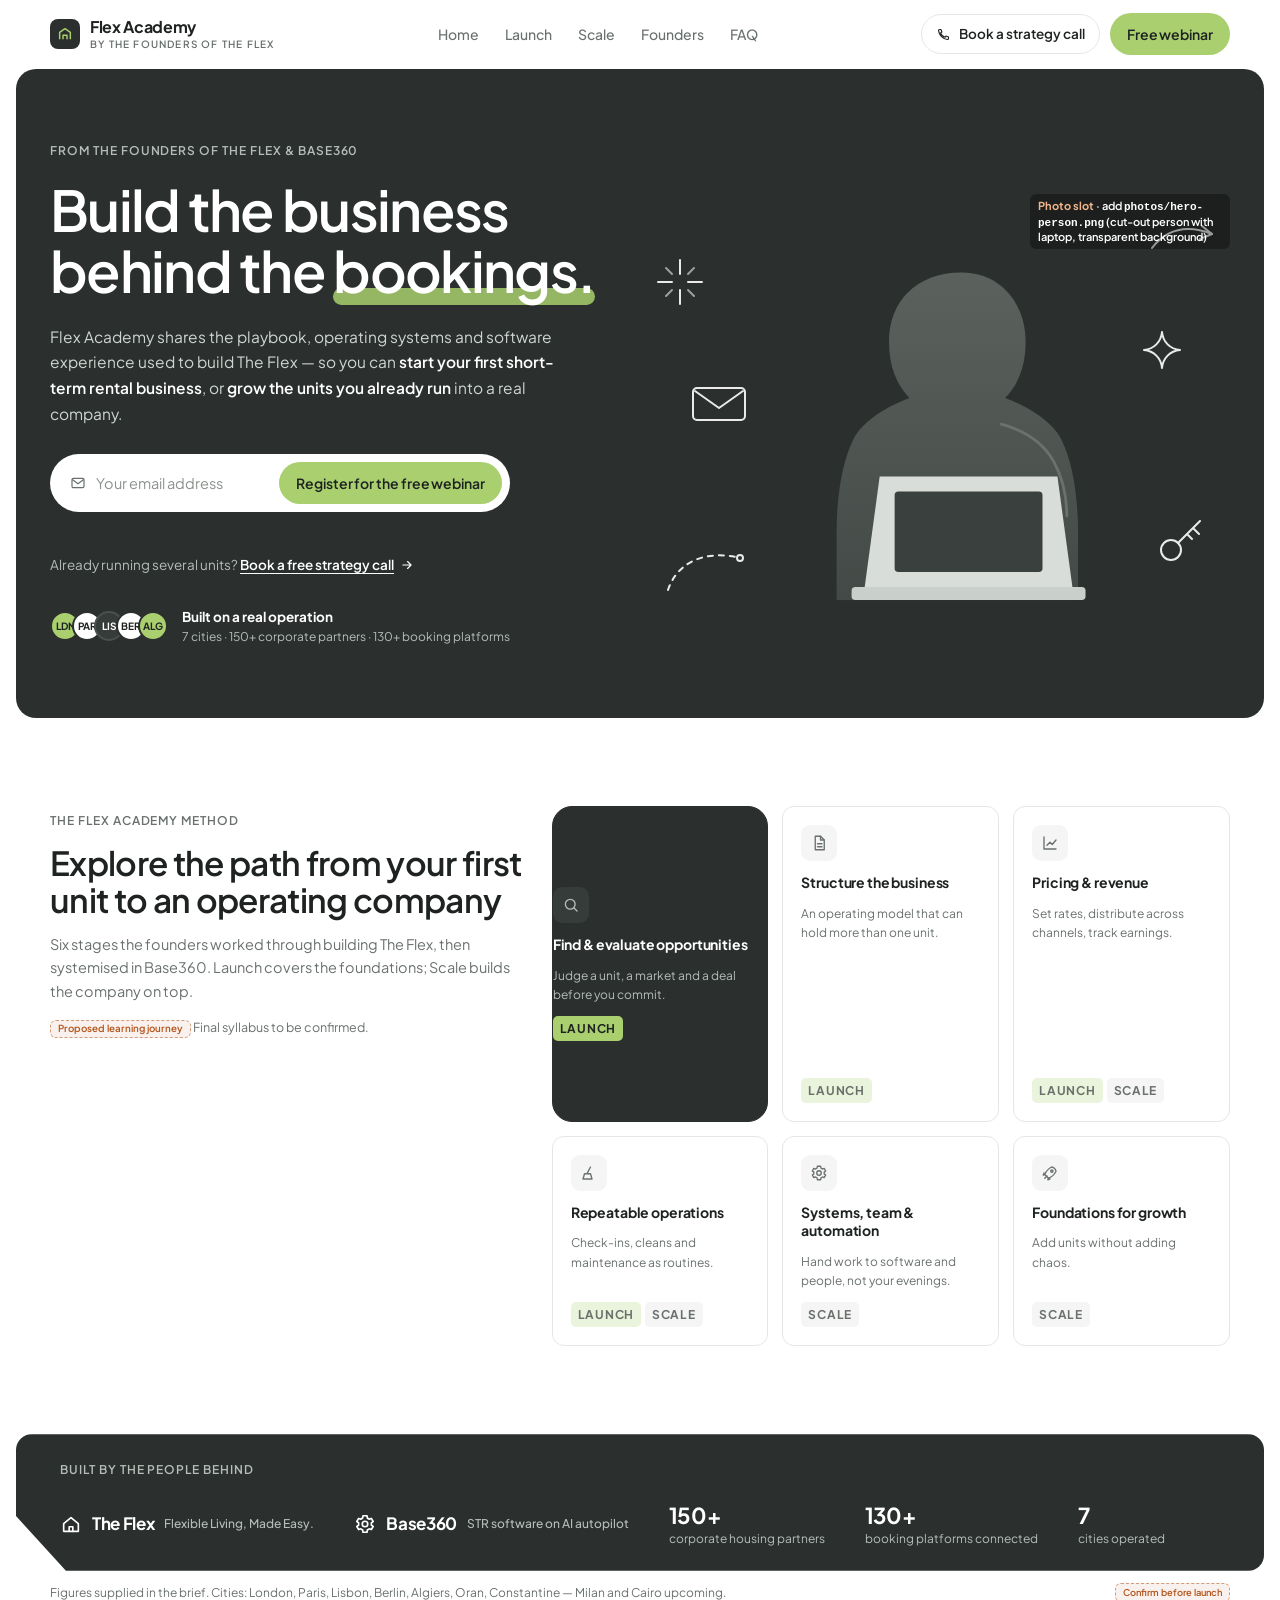
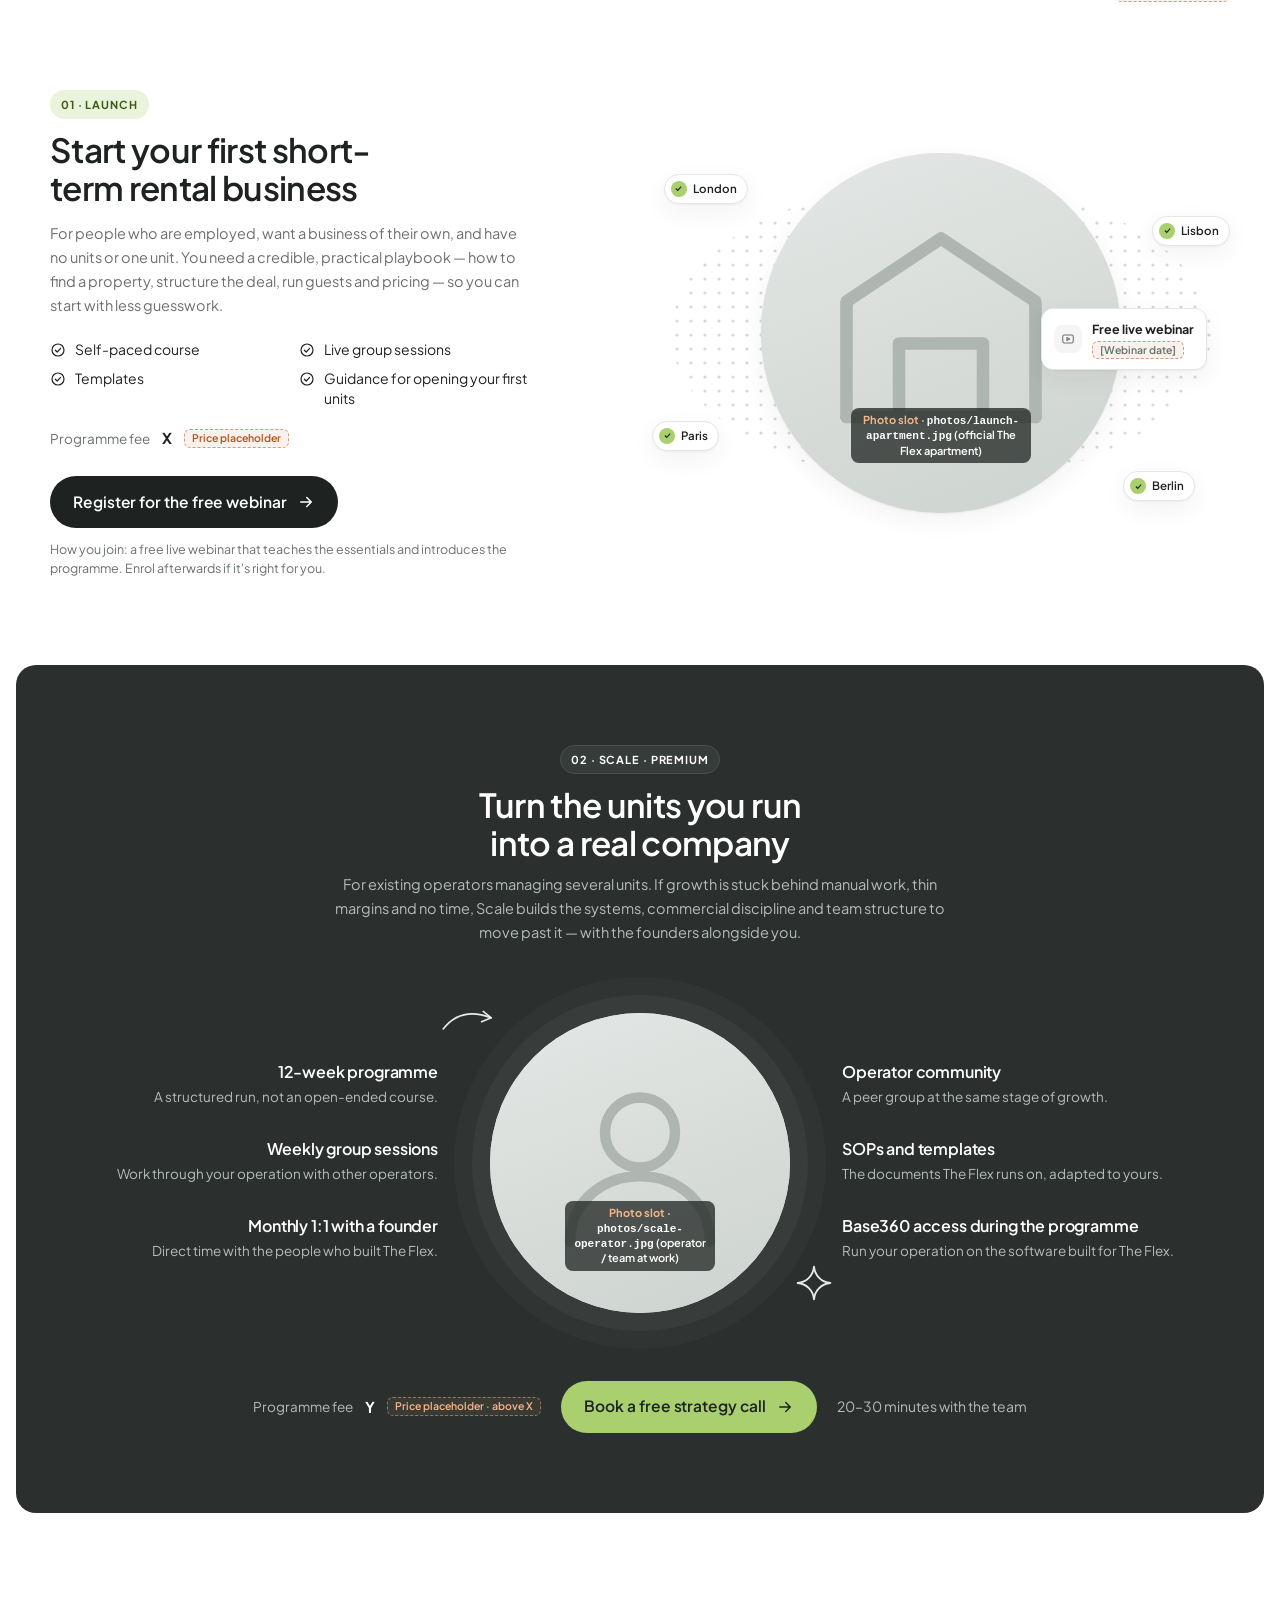
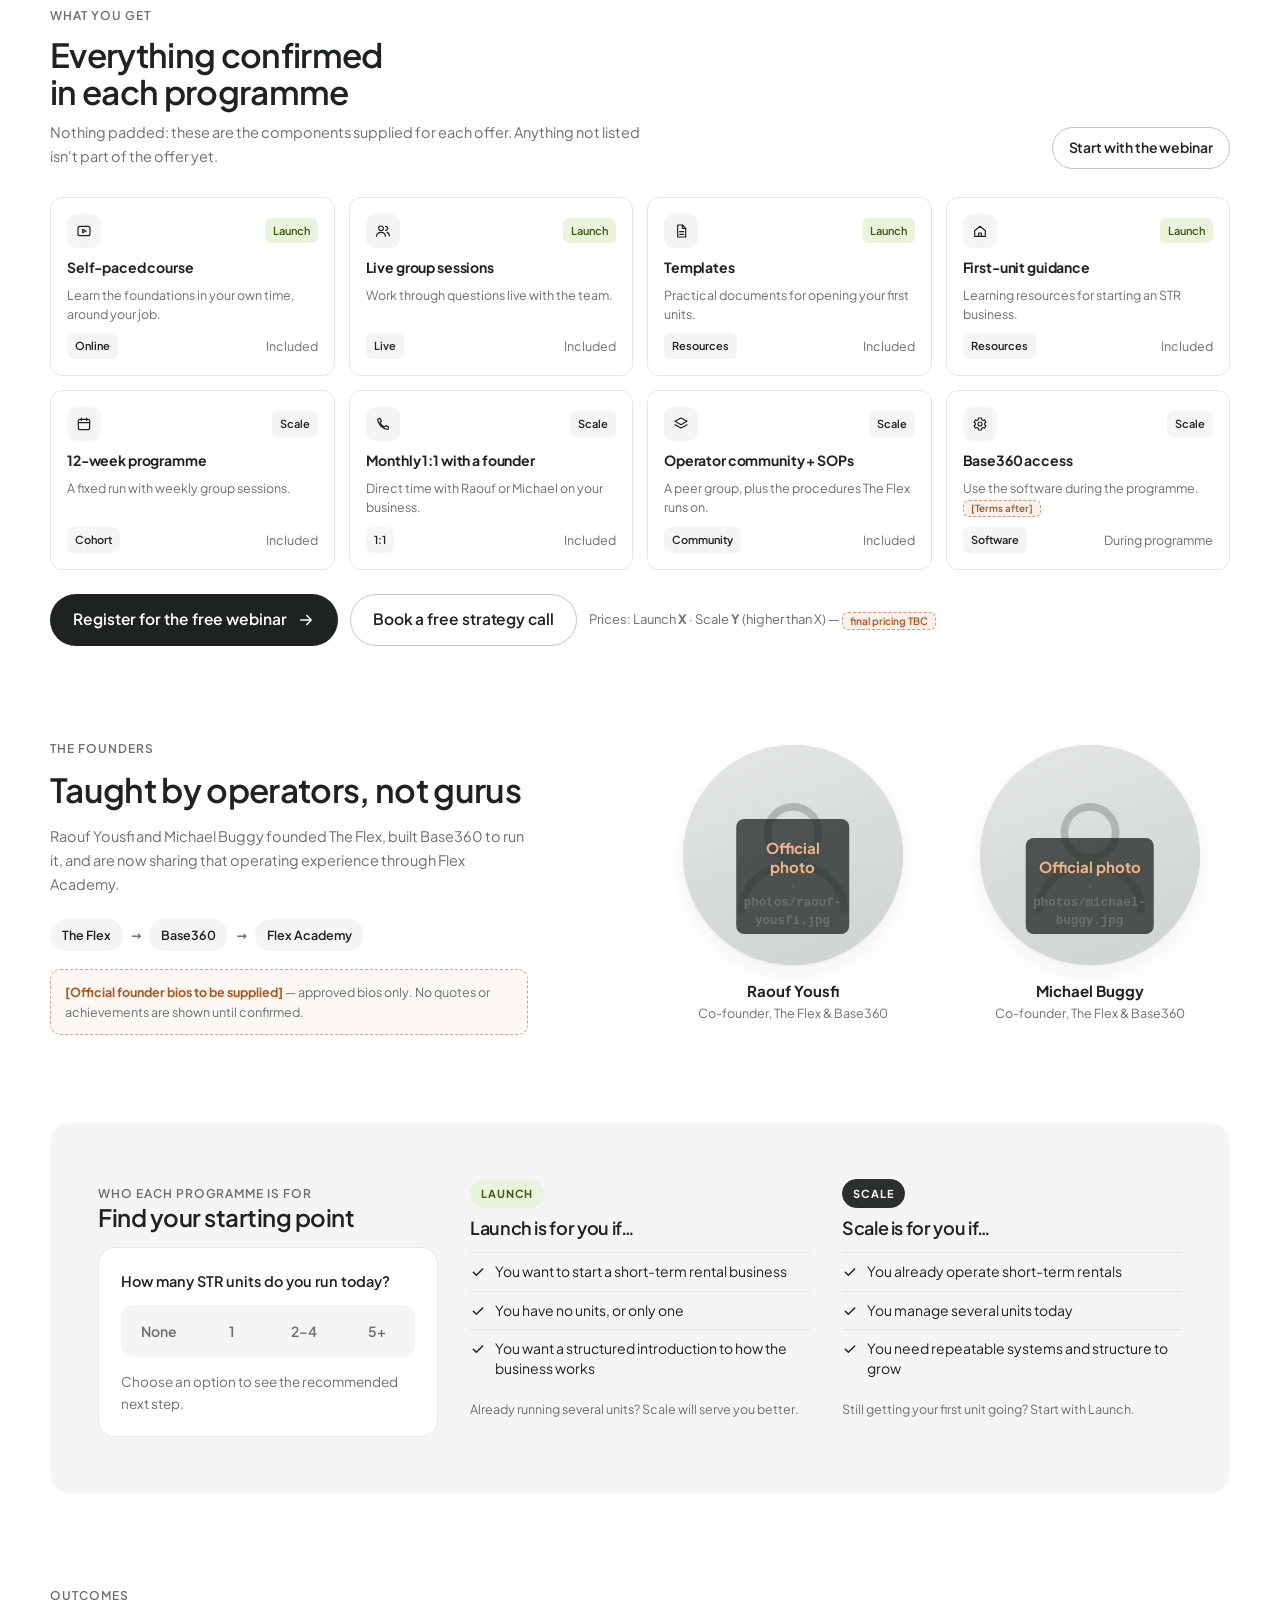
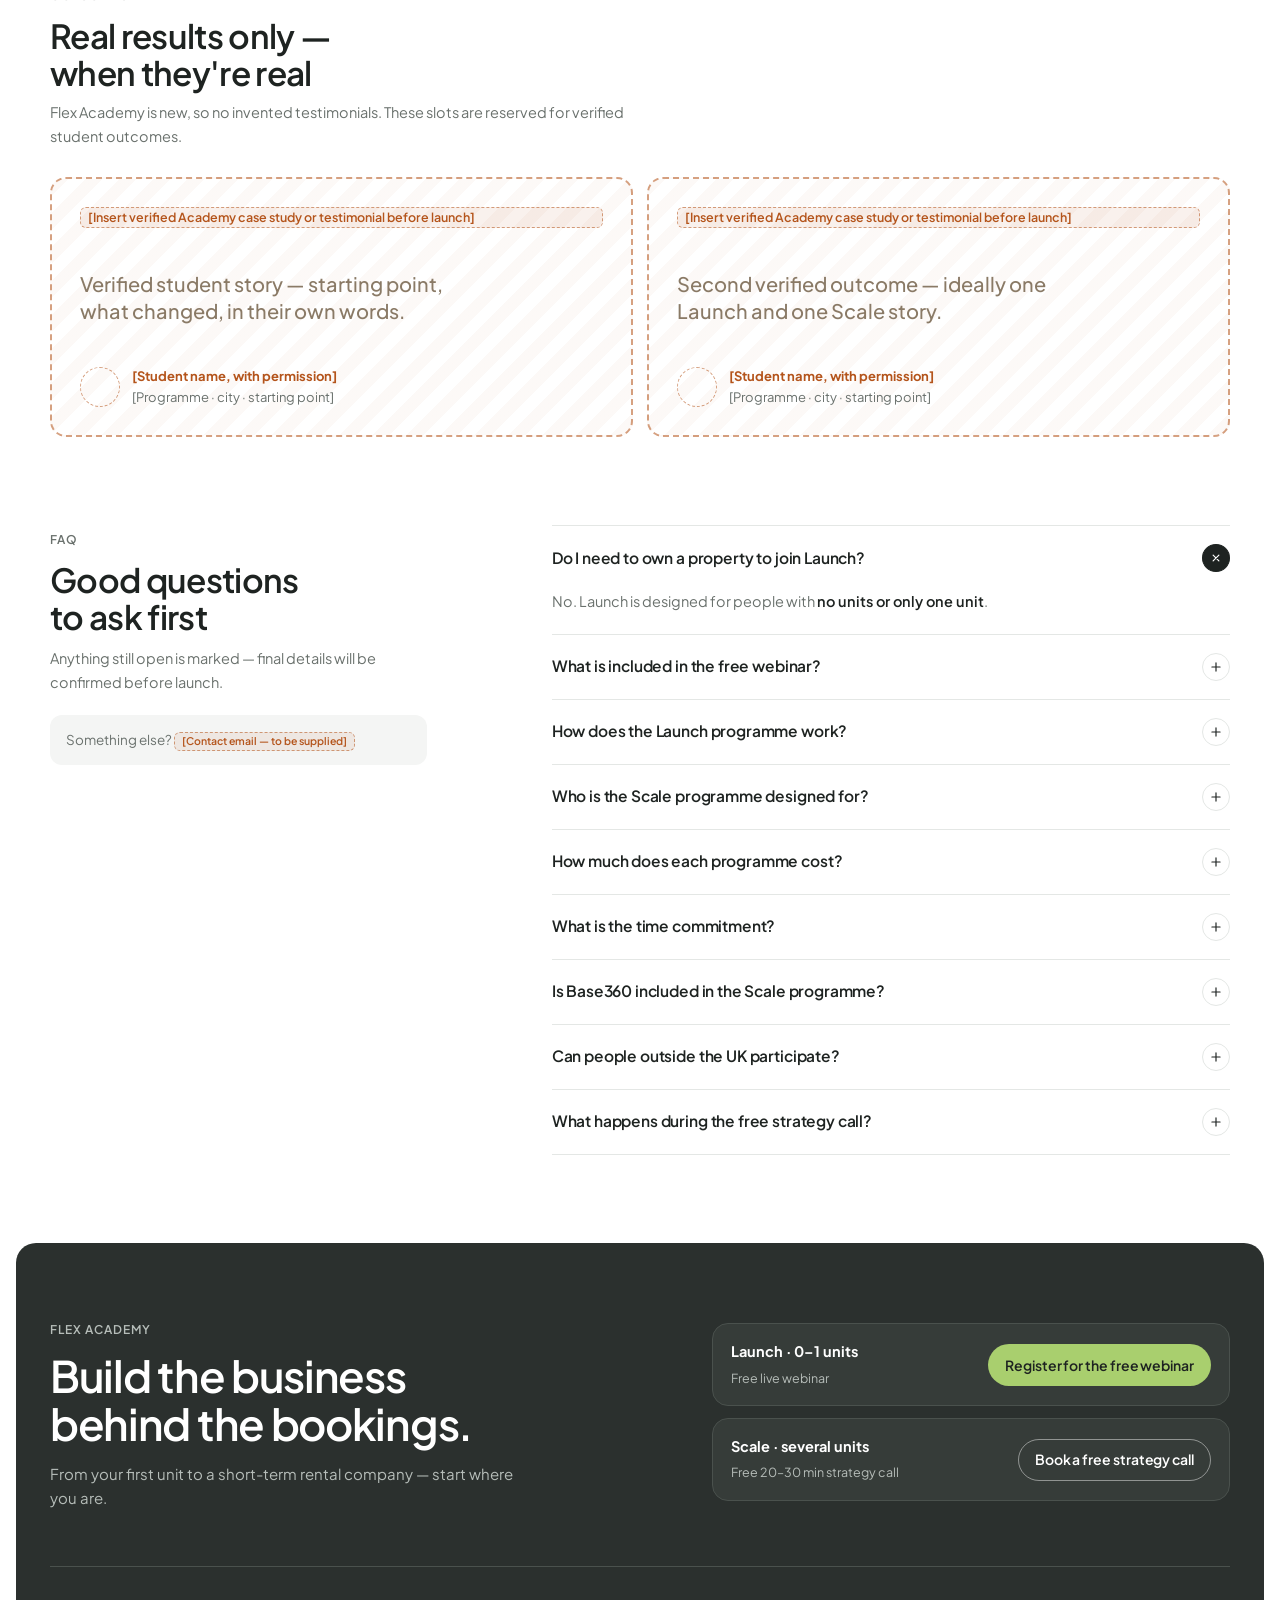
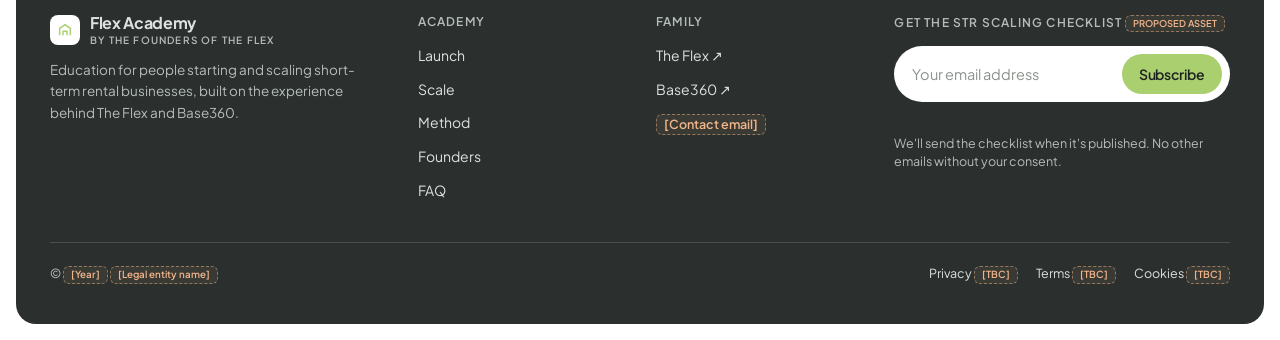
==== commit 9daac4bd: "Rebuild Flex Academy page to the supplied reference layout Charcoal hero with cut-out figure, doodle" ====
--- a/flex-academy/index.html
+++ b/flex-academy/index.html
@@ -6,72 +6,329 @@
 <title>Flex Academy — Build the business behind the bookings</title>
 <meta name="description" content="Flex Academy helps people start and scale short-term rental businesses with the playbook, systems and software experience behind The Flex and Base360.">
 <style>
-/* Fonts are self-hosted (SIL Open Font License) so the page renders identically offline. */
 @font-face{font-family:"Plus Jakarta Sans";src:url(fonts/PlusJakartaSans-Latin.woff2) format("woff2");font-weight:400 700;font-style:normal;font-display:swap}
-@font-face{font-family:"Instrument Serif";src:url(fonts/InstrumentSerif-Italic.woff2) format("woff2");font-weight:400;font-style:italic;font-display:swap}
 /* =========================================================
-   FLEX ACADEMY — PROPOSED DESIGN TOKENS
-   Official Flex / Base360 values could not be verified from
-   this environment; every value below is PROPOSED.
+   FLEX ACADEMY — tokens follow the supplied reference layout
+   (charcoal / white / soft green). Official Flex & Base360
+   values could not be verified: every value is PROPOSED.
    ========================================================= */
 :root{
-  --ink:#141B17;          /* text, darkest surfaces */
-  --forest:#1F2823;       /* hero + premium (Scale) surfaces */
-  --forest-2:#2A342E;     /* raised surface on forest */
-  --forest-3:#3A463F;     /* hairlines on forest */
-  --sage:#D5E3BA;         /* Launch / primary action */
-  --sage-press:#C3D6A0;
-  --sage-soft:#EEF3E4;
-  --brass:#CDB183;        /* Scale / premium accent (on dark only) */
-  --paper:#F8F6F1;        /* page */
-  --sand:#EFEBE3;         /* alt section */
+  --ink:#1E2321;            /* darkest text */
+  --forest:#2B302E;         /* charcoal panels (hero, strip, dark section, footer) */
+  --forest-2:#363C39;       /* raised surface on charcoal */
+  --forest-3:#4A514D;       /* hairlines on charcoal */
+  --sage:#A9CF6E;           /* green accent: Launch / primary action */
+  --sage-press:#9BC25F;
+  --sage-soft:#EAF3DC;
+  --brass:#D8DFDA;          /* Scale accent on dark (pale) */
+  --paper:#FFFFFF;          /* page */
+  --sand:#F4F5F4;           /* alt surface */
   --white:#FFFFFF;
-  --line:#E2DDD2;
-  --muted:#59625C;        /* 5.9:1 on paper */
-  --muted-dark:#A9B3AC;   /* 7.0:1 on forest */
-  --error:#A8261C;
+  --line:#E4E7E5;
+  --muted:#6A716D;          /* 5.1:1 on white */
+  --muted-dark:#B6BDB9;     /* 7.4:1 on charcoal */
+  --error:#B0271C;
   --success:#2E6A45;
-  --focus:#6F8F3E;
-  --placeholder:#B4541B;  /* flags unverified content */
-
+  --focus:#5E8E2B;
+  --placeholder:#B4541B;
   --f-sans:"Plus Jakarta Sans",ui-sans-serif,system-ui,-apple-system,"Segoe UI",sans-serif;
-  --f-serif:"Instrument Serif",ui-serif,Georgia,serif;
-
-  --r-sm:10px; --r-md:16px; --r-lg:24px; --r-xl:32px; --r-pill:999px;
-  --s-1:4px; --s-2:8px; --s-3:12px; --s-4:16px; --s-5:24px; --s-6:32px; --s-7:48px; --s-8:64px; --s-9:96px; --s-10:128px;
-  --container:1200px;
-  --gutter:32px;
-  --shadow-1:0 1px 2px rgba(20,27,23,.06),0 8px 24px rgba(20,27,23,.06);
-  --shadow-2:0 24px 64px rgba(10,16,13,.28);
+  --f-serif:var(--f-sans);
+  --r-sm:8px; --r-md:12px; --r-lg:16px; --r-xl:20px; --r-pill:999px;
+  --container:1180px; --gutter:32px;
+  --shadow-1:0 1px 2px rgba(30,35,33,.05),0 8px 24px rgba(30,35,33,.06);
+  --shadow-2:0 24px 64px rgba(20,24,22,.28);
   --ease:cubic-bezier(.2,.7,.2,1);
 }
 *,*::before,*::after{box-sizing:border-box}
 html{scroll-behavior:smooth;-webkit-text-size-adjust:100%}
 @media (prefers-reduced-motion:reduce){html{scroll-behavior:auto}*{transition:none!important;animation:none!important}}
-body{margin:0;background:var(--paper);color:var(--ink);font-family:var(--f-sans);font-size:17px;line-height:1.6;-webkit-font-smoothing:antialiased;text-rendering:optimizeLegibility}
+body{margin:0;background:var(--paper);color:var(--ink);font-family:var(--f-sans);font-size:16px;line-height:1.6;-webkit-font-smoothing:antialiased}
 img,svg{display:block;max-width:100%}
 a{color:inherit}
 button{font:inherit;color:inherit}
-h1,h2,h3,h4{margin:0;font-weight:600;letter-spacing:-.025em;line-height:1.08;text-wrap:balance}
+h1,h2,h3,h4{margin:0;font-weight:600;letter-spacing:-.02em;line-height:1.12;text-wrap:balance}
 p{margin:0}
-ul{margin:0;padding:0;list-style:none}
+ul,ol{margin:0;padding:0;list-style:none}
 .sr-only{position:absolute;width:1px;height:1px;padding:0;margin:-1px;overflow:hidden;clip:rect(0,0,0,0);white-space:nowrap;border:0}
 .container{width:100%;max-width:calc(var(--container) + var(--gutter)*2);margin:0 auto;padding:0 var(--gutter)}
-.serif{font-family:var(--f-serif);font-weight:400;font-style:italic;letter-spacing:-.01em}
 :focus-visible{outline:3px solid var(--focus);outline-offset:3px;border-radius:6px}
 .skip{position:absolute;left:16px;top:-60px;background:var(--ink);color:#fff;padding:10px 16px;border-radius:8px;z-index:100;text-decoration:none}
 .skip:focus{top:12px}
-
-/* ---------- Type scale ---------- */
-.eyebrow{display:inline-flex;align-items:center;gap:10px;font-size:12px;font-weight:600;letter-spacing:.14em;text-transform:uppercase;color:var(--muted)}
-.eyebrow::before{content:"";width:18px;height:1px;background:currentColor;opacity:.6}
+.on-dark{color:#fff}
+.eyebrow{display:inline-block;font-size:12px;font-weight:600;letter-spacing:.08em;text-transform:uppercase;color:var(--muted)}
 .on-dark .eyebrow{color:var(--muted-dark)}
-.h-section{font-size:clamp(34px,4.1vw,54px);max-width:18ch}
-.lede{font-size:19px;line-height:1.6;color:var(--muted);max-width:56ch}
+.h-section{font-size:clamp(28px,2.6vw,36px);max-width:22ch}
+.lede{font-size:15.5px;line-height:1.65;color:var(--muted);max-width:56ch}
 .on-dark .lede{color:var(--muted-dark)}
 .small{font-size:14px;line-height:1.5}
 .micro{font-size:12.5px;line-height:1.45}
-
+.uline{position:relative;white-space:nowrap}
+.uline::after{content:"";position:absolute;left:0;right:0;bottom:.02em;height:.3em;background:var(--sage);border-radius:999px;z-index:-1;opacity:.95}
+.on-dark .uline::after{background:var(--sage);opacity:.85}
+
+/* Photo slots: drop a file at photos/<name> and it replaces the fallback */
+.slot{position:relative;overflow:hidden;background:#E9ECEA}
+.slot img{position:absolute;inset:0;width:100%;height:100%;object-fit:cover;display:none}
+.slot.has-photo img{display:block}
+.slot.has-photo .fallback,.slot.has-photo .slot-tag{display:none}
+.slot .fallback{position:absolute;inset:0;display:grid;place-items:center}
+.circle .slot-tag{left:50%;right:auto;bottom:14%;transform:translateX(-50%);text-align:center;max-width:72%;border-radius:8px}
+.slot-tag{position:absolute;left:10px;bottom:10px;font-size:11px;font-weight:600;color:#fff;background:rgba(30,35,33,.75);padding:5px 8px;border-radius:6px;line-height:1.3;max-width:calc(100% - 20px)}
+.slot-tag b{color:#F2B58A}
+
+/* ---------- Header (white, like the reference) ---------- */
+.site-header{position:sticky;top:0;z-index:40;background:rgba(255,255,255,.92);backdrop-filter:blur(12px);-webkit-backdrop-filter:blur(12px);border-bottom:1px solid transparent;transition:border-color .2s}
+.site-header.is-scrolled{border-color:var(--line)}
+.nav{display:flex;align-items:center;justify-content:space-between;height:68px;gap:24px}
+.brand{display:inline-flex;align-items:center;gap:10px;text-decoration:none}
+.brand-mark{width:30px;height:30px;border-radius:8px;background:var(--forest);display:grid;place-items:center}
+.brand-mark svg{width:16px;height:16px}
+.brand-text{display:flex;flex-direction:column;line-height:1}
+.brand-name{font-weight:700;font-size:16px;letter-spacing:-.02em}
+.brand-sub{font-size:10px;font-weight:600;letter-spacing:.12em;text-transform:uppercase;color:var(--muted);margin-top:4px}
+.nav-links{display:flex;gap:26px;font-size:14px;font-weight:500}
+.nav-links a{text-decoration:none;color:var(--muted);transition:color .2s}
+.nav-links a:hover{color:var(--ink)}
+.nav-actions{display:flex;align-items:center;gap:10px}
+.nav-scale{display:inline-flex;align-items:center;gap:8px;font-size:13.5px;font-weight:600;text-decoration:none;padding:0 14px;min-height:40px;border-radius:var(--r-pill);border:1px solid var(--line);background:#fff;cursor:pointer}
+.nav-scale:hover{border-color:var(--ink)}
+.nav-scale svg{width:15px;height:15px}
+.menu-btn{display:none;width:44px;height:44px;border-radius:12px;border:1px solid var(--line);background:#fff;align-items:center;justify-content:center;cursor:pointer}
+.mobile-menu{display:none}
+
+/* ---------- Hero: charcoal panel, copy left, cut-out person right ---------- */
+.hero-wrap{padding:0 16px}
+.hero{position:relative;background:var(--forest);color:#fff;border-radius:var(--r-xl);overflow:hidden;isolation:isolate}
+.hero-grid{display:grid;grid-template-columns:repeat(12,1fr);gap:0 24px;padding-top:72px;padding-bottom:0;align-items:end;min-height:560px}
+.hero-copy{grid-column:1 / span 6;padding-bottom:72px;align-self:center}
+.hero-kicker{font-size:12px;font-weight:600;letter-spacing:.08em;text-transform:uppercase;color:var(--muted-dark);margin-bottom:20px}
+.hero h1{font-size:clamp(40px,4.4vw,60px);line-height:1.08;letter-spacing:-.03em;font-weight:600;max-width:15ch}
+.hero-sub{margin-top:22px;font-size:15.5px;line-height:1.65;color:#CFD5D1;max-width:46ch}
+.hero-sub strong{color:#fff;font-weight:600}
+.pill-form{display:flex;align-items:center;gap:8px;background:#fff;border-radius:var(--r-pill);padding:6px 6px 6px 18px;border:2px solid transparent;transition:border-color .2s;max-width:460px;margin-top:28px}
+.pill-form:focus-within{border-color:var(--sage)}
+.pill-form.has-error{border-color:#E48A80}
+.pill-form input{flex:1;min-width:0;border:0;outline:0;font:inherit;font-size:14.5px;color:var(--ink);background:transparent;height:40px}
+.pill-form input::placeholder{color:#8A918C}
+.pill-form svg.mail{width:16px;height:16px;color:var(--muted);flex:none}
+.hero .cl-msg{color:#F4A89F}
+.hero-scale{margin-top:16px;font-size:13.5px;color:var(--muted-dark)}
+.hero-scale button{background:none;border:0;padding:0;font:inherit;font-weight:600;color:#fff;text-decoration:underline;text-underline-offset:3px;cursor:pointer;display:inline-flex;align-items:center;gap:6px}
+.hero-scale button svg{width:14px;height:14px}
+.hero-proof{margin-top:30px;display:flex;align-items:center;gap:14px}
+.hero-proof .stack{display:flex}
+.hero-proof .stack i{width:30px;height:30px;border-radius:50%;border:2px solid var(--forest);margin-left:-8px;display:grid;place-items:center;font-style:normal;font-size:10px;font-weight:700;background:#fff;color:var(--ink)}
+.hero-proof .stack i:first-child{margin-left:0}
+.hero-proof .stack i.g{background:var(--sage)}
+.hero-proof .stack i.d{background:var(--forest-2);color:#fff;border-color:var(--forest-3)}
+.hero-proof b{display:block;font-size:13.5px}
+.hero-proof span{display:block;font-size:12px;color:var(--muted-dark)}
+.hero-visual{grid-column:7 / span 6;position:relative;height:560px;align-self:end}
+.hero-person{position:absolute;left:8%;right:0;bottom:0;top:36px}
+.hero-person .slot{position:absolute;inset:0;background:transparent}
+.hero-person .slot img{object-fit:contain;object-position:bottom center}
+.hero-person .fallback svg{width:100%;height:100%}
+.hero-person .slot-tag{left:auto;right:0;bottom:auto;top:0;max-width:200px;background:rgba(0,0,0,.35)}
+.doodle{position:absolute;color:#fff;opacity:.9;pointer-events:none}
+.doodle svg{width:100%;height:100%;fill:none;stroke:currentColor;stroke-width:2;stroke-linecap:round;stroke-linejoin:round}
+.doodle.d1{left:0;top:96px;width:56px;height:56px}          /* sparkle */
+.doodle.d2{left:6%;top:220px;width:64px;height:48px}        /* envelope */
+.doodle.d3{right:2%;top:60px;width:70px;height:40px}        /* arrow */
+.doodle.d4{right:8%;top:170px;width:44px;height:44px}       /* small star */
+.doodle.d5{left:2%;bottom:120px;width:80px;height:56px}     /* dashed swoosh */
+.doodle.d6{right:4%;bottom:150px;width:54px;height:54px}    /* key */
+
+/* ---------- Section 2: heading left, 6 category cards right ---------- */
+.section{padding:88px 0}
+.two-col{display:grid;grid-template-columns:repeat(12,1fr);gap:32px 24px;align-items:start}
+.two-col > .col-copy{grid-column:1 / span 5}
+.two-col > .col-grid{grid-column:6 / span 7}
+.col-copy .lede{margin-top:14px;font-size:14.5px}
+.cards6{display:grid;grid-template-columns:repeat(3,1fr);gap:14px;align-content:start;grid-auto-rows:min-content}
+.card{background:#fff;border:1px solid var(--line);border-radius:var(--r-md);padding:18px;display:flex;flex-direction:column;gap:12px;min-height:126px;text-align:left;transition:border-color .2s,transform .2s var(--ease);cursor:default}
+.card:hover{border-color:#C9CFCB}
+.card.dark{background:var(--forest);color:#fff;border-color:var(--forest)}
+.card-ic{width:36px;height:36px;border-radius:9px;background:var(--sand);display:grid;place-items:center}
+.card.dark .card-ic{background:var(--forest-2)}
+.card-ic svg{width:18px;height:18px}
+.card b{font-size:14px;letter-spacing:-.01em;line-height:1.3}
+.card span{font-size:12px;color:var(--muted)}
+.card.dark span{color:var(--muted-dark)}
+.card .tags{display:flex;gap:4px;margin-top:auto}
+.tag-l,.tag-s{font-size:10px;font-weight:700;letter-spacing:.06em;text-transform:uppercase;padding:3px 7px;border-radius:5px}
+.tag-l{background:var(--sage-soft);color:#3E5A17}
+.tag-s{background:var(--sand);color:var(--ink)}
+.card.dark .tag-s{background:var(--forest-2);color:#fff}
+.card.dark .tag-l{background:var(--sage);color:var(--ink)}
+
+/* ---------- Angled dark proof strip ---------- */
+.strip{padding:0 16px 88px}
+.strip-band{background:var(--forest);color:#fff;border-radius:var(--r-lg);padding:26px 44px;clip-path:polygon(0 0,100% 0,100% 100%,4% 100%,0 60%)}
+.strip-inner{max-width:var(--container);margin:0 auto;display:flex;align-items:center;justify-content:space-between;gap:24px;flex-wrap:wrap}
+.strip-title{font-size:12px;font-weight:600;letter-spacing:.08em;text-transform:uppercase;color:var(--muted-dark);white-space:nowrap}
+.strip-logos{display:flex;align-items:center;gap:40px;flex-wrap:wrap}
+.logo{display:flex;align-items:center;gap:10px;font-weight:700;font-size:17px;letter-spacing:-.02em}
+.logo svg{width:22px;height:22px}
+.logo small{font-weight:500;font-size:12px;color:var(--muted-dark);letter-spacing:0}
+.stat{display:flex;flex-direction:column;line-height:1.1}
+.stat b{font-size:22px;letter-spacing:-.02em}
+.stat span{font-size:12px;color:var(--muted-dark);margin-top:4px}
+.strip-note{max-width:var(--container);margin:12px auto 0;font-size:12px;color:var(--muted);display:flex;justify-content:space-between;gap:12px;flex-wrap:wrap}
+
+/* ---------- Split sections with a circular image ---------- */
+.split{display:grid;grid-template-columns:repeat(12,1fr);gap:32px 24px;align-items:center}
+.split .copy{grid-column:1 / span 5}
+.split .art{grid-column:7 / span 6;position:relative;min-height:420px}
+.split.rev .copy{grid-column:8 / span 5;order:2}
+.split.rev .art{grid-column:1 / span 6;order:1}
+.copy .h-section{margin-top:12px}
+.copy .lede{margin-top:16px;font-size:14.5px}
+.checks{margin-top:22px;display:grid;grid-template-columns:1fr 1fr;gap:10px 20px}
+.checks li{display:flex;gap:9px;align-items:flex-start;font-size:14px;line-height:1.4}
+.checks svg{width:16px;height:16px;flex:none;margin-top:2px;color:var(--ink)}
+.on-dark .checks svg{color:var(--sage)}
+.copy .btn{margin-top:26px}
+.price-line{margin-top:18px;display:flex;align-items:center;gap:12px;font-size:13.5px;color:var(--muted)}
+.on-dark .price-line{color:var(--muted-dark)}
+.price-line b{color:var(--ink);font-size:15px}
+.on-dark .price-line b{color:#fff}
+.circle{position:absolute;left:50%;top:50%;transform:translate(-50%,-50%);width:360px;height:360px;border-radius:50%;box-shadow:var(--shadow-1)}
+.circle .fallback{background:linear-gradient(160deg,#E4E7E5,#CDD3CF)}
+.circle .fallback svg{width:70%;height:70%;color:#AEB6B1}
+.dots{position:absolute;inset:0;pointer-events:none}
+.dots svg{width:100%;height:100%}
+.pin{position:absolute;display:flex;align-items:center;gap:6px;background:#fff;border:1px solid var(--line);border-radius:999px;padding:5px 10px 5px 6px;font-size:11.5px;font-weight:600;box-shadow:var(--shadow-1)}
+.pin i{width:16px;height:16px;border-radius:50%;background:var(--sage);display:grid;place-items:center}
+.pin i svg{width:9px;height:9px}
+.pin.p1{left:2%;top:12%}.pin.p2{right:0;top:22%}.pin.p3{left:0;bottom:22%}.pin.p4{right:6%;bottom:10%}
+.mini{position:absolute;background:#fff;border-radius:12px;border:1px solid var(--line);padding:10px 12px;box-shadow:var(--shadow-1);font-size:12px;display:flex;align-items:center;gap:10px}
+.mini .ic{width:28px;height:28px;border-radius:8px;background:var(--sand);display:grid;place-items:center}
+.mini .ic svg{width:14px;height:14px}
+.mini b{display:block;font-size:12.5px}
+.mini span{color:var(--muted)}
+
+/* ---------- Dark "Scale" section ---------- */
+.dark-wrap{padding:0 16px}
+.dark{background:var(--forest);color:#fff;border-radius:var(--r-xl);padding:80px 0}
+.dark-head{text-align:center;max-width:640px;margin:0 auto 48px}
+.dark-head .lede{margin:12px auto 0;font-size:14.5px}
+.dark-grid{display:grid;grid-template-columns:1fr 340px 1fr;gap:32px;align-items:center}
+.dark-col{display:flex;flex-direction:column;gap:32px}
+.dark-item h3{font-size:16px;letter-spacing:-.01em}
+.dark-item p{margin-top:6px;font-size:13.5px;color:var(--muted-dark);line-height:1.55}
+.dark-col.r{text-align:right}
+.dark-circle{position:relative;width:340px;height:340px;margin:0 auto}
+.dark-circle .circle{width:300px;height:300px;box-shadow:0 0 0 18px rgba(255,255,255,.04),0 0 0 36px rgba(255,255,255,.025)}
+.dark-circle .doodle{color:#fff}
+.dark-cta{margin-top:48px;display:flex;justify-content:center;align-items:center;gap:20px;flex-wrap:wrap}
+.dark-cta .price-line{margin:0}
+
+/* ---------- "Highlighted" listing grid → What you get ---------- */
+.list-head{display:flex;justify-content:space-between;align-items:flex-end;gap:24px;margin-bottom:28px}
+.list-head .lede{margin-top:10px;font-size:14.5px}
+.grid4{display:grid;grid-template-columns:repeat(4,1fr);gap:14px}
+.item{background:#fff;border:1px solid var(--line);border-radius:var(--r-md);padding:16px;display:flex;flex-direction:column;gap:10px;min-height:170px}
+.item-top{display:flex;justify-content:space-between;align-items:center}
+.item-top .ic{width:34px;height:34px;border-radius:9px;background:var(--sand);display:grid;place-items:center}
+.item-top .ic svg{width:16px;height:16px}
+.item b{font-size:14px;letter-spacing:-.01em;line-height:1.3}
+.item p{font-size:12.5px;color:var(--muted);line-height:1.5}
+.item-foot{margin-top:auto;display:flex;gap:6px;flex-wrap:wrap;align-items:center;justify-content:space-between}
+.chip{font-size:11px;font-weight:600;padding:4px 8px;border-radius:6px;background:var(--sand);color:var(--ink)}
+.chip.g{background:var(--sage-soft);color:#3E5A17}
+.grid-ctas{margin-top:24px;display:flex;gap:12px;flex-wrap:wrap;align-items:center}
+.grid-ctas .hint{font-size:13px;color:var(--muted)}
+
+/* ---------- Founders + who it's for ---------- */
+.founders{display:grid;grid-template-columns:repeat(12,1fr);gap:32px 24px;align-items:center}
+.founders .copy{grid-column:1 / span 5}
+.founders .people{grid-column:7 / span 6;display:grid;grid-template-columns:1fr 1fr;gap:16px}
+.person{text-align:center}
+.person .circle{position:relative;left:auto;top:auto;transform:none;width:220px;height:220px;margin:0 auto}
+.person b{display:block;margin-top:14px;font-size:15px}
+.person span{display:block;font-size:12.5px;color:var(--muted)}
+.chain{margin-top:22px;display:flex;gap:8px;align-items:center;flex-wrap:wrap;font-size:12.5px;font-weight:600}
+.chain span{background:var(--sand);border-radius:999px;padding:6px 12px}
+.chain i{color:var(--muted);font-style:normal}
+.bio-ph{margin-top:18px;padding:12px 14px;border-radius:10px;border:1px dashed rgba(180,84,27,.5);background:rgba(180,84,27,.04);font-size:12.5px;color:var(--muted)}
+.bio-ph b{color:var(--placeholder)}
+
+.who{background:var(--sand);border-radius:var(--r-xl);padding:56px 48px;display:grid;grid-template-columns:1fr 1fr 1fr;gap:32px;align-items:start}
+.who-col h3{font-size:18px;margin-top:10px}
+.who-col ul{margin-top:14px}
+.who-col li{display:flex;gap:9px;padding:9px 0;border-top:1px solid #E1E5E2;font-size:14px;line-height:1.4}
+.who-col li svg{width:16px;height:16px;flex:none;margin-top:2px}
+.who-col .btn{margin-top:18px}
+.selector{background:#fff;border:1px solid var(--line);border-radius:var(--r-lg);padding:22px}
+.selector legend{font-size:14.5px;font-weight:600;padding:0;margin-bottom:12px}
+.selector fieldset{border:0;margin:0;padding:0}
+.seg{display:grid;grid-template-columns:repeat(4,1fr);gap:4px;background:var(--sand);padding:4px;border-radius:12px}
+.seg input{position:absolute;opacity:0;pointer-events:none}
+.seg label{min-height:44px;display:grid;place-items:center;border-radius:9px;font-weight:600;font-size:14px;cursor:pointer;color:var(--muted);transition:background .2s,color .2s}
+.seg input:checked + label{background:var(--forest);color:#fff}
+.seg input:focus-visible + label{outline:3px solid var(--focus);outline-offset:2px}
+.rec{margin-top:14px;display:flex;flex-direction:column;gap:12px}
+.rec p{font-size:13.5px;color:var(--muted)}
+.rec p b{color:var(--ink)}
+.rec[hidden]{display:none}
+
+/* ---------- Outcomes slot ---------- */
+.outcomes{display:grid;grid-template-columns:1fr 1fr;gap:14px}
+.case{border-radius:var(--r-lg);border:2px dashed rgba(180,84,27,.55);background:repeating-linear-gradient(135deg,rgba(180,84,27,.035) 0 12px,transparent 12px 24px);padding:28px;min-height:260px;display:flex;flex-direction:column;justify-content:space-between}
+.case q{display:block;margin-top:24px;font-size:20px;line-height:1.35;color:#8A7A66;quotes:none;max-width:28ch;font-weight:500}
+.case-foot{display:flex;align-items:center;gap:12px;margin-top:24px;font-size:13px;color:var(--muted)}
+.case-foot i{width:40px;height:40px;border-radius:50%;border:1.5px dashed rgba(180,84,27,.55)}
+.case-foot b{display:block;color:var(--placeholder)}
+
+/* ---------- FAQ ---------- */
+.faq-grid{display:grid;grid-template-columns:repeat(12,1fr);gap:24px}
+.faq-intro{grid-column:1 / span 4}
+.faq-intro .contact{margin-top:20px;padding:14px 16px;border-radius:var(--r-md);background:var(--sand);font-size:13.5px;color:var(--muted)}
+.faq-list{grid-column:6 / span 7;border-top:1px solid var(--line)}
+.faq-list details{border-bottom:1px solid var(--line)}
+.faq-list summary{list-style:none;display:flex;justify-content:space-between;align-items:center;gap:24px;padding:18px 0;cursor:pointer;font-size:15.5px;font-weight:600;letter-spacing:-.01em}
+.faq-list summary::-webkit-details-marker{display:none}
+.faq-list summary .pm{width:28px;height:28px;flex:none;border-radius:50%;border:1px solid var(--line);display:grid;place-items:center;transition:transform .25s var(--ease),background .2s}
+.faq-list details[open] summary .pm{transform:rotate(45deg);background:var(--ink);color:#fff;border-color:var(--ink)}
+.faq-list .a{padding:0 52px 20px 0;color:var(--muted);font-size:14.5px;max-width:62ch}
+.faq-list .a p + p{margin-top:8px}
+.faq-list .a b{color:var(--ink);font-weight:600}
+
+/* ---------- Final CTA + dark footer (one charcoal block, like the reference) ---------- */
+.final-wrap{padding:0 16px 16px}
+.final{background:var(--forest);color:#fff;border-radius:var(--r-xl);padding:72px 0 40px}
+.final-top{display:grid;grid-template-columns:1.2fr 1fr;gap:40px;align-items:center;padding-bottom:56px;border-bottom:1px solid var(--forest-3)}
+.final h2{font-size:clamp(30px,3.4vw,44px);letter-spacing:-.03em;line-height:1.1}
+.final-top p{margin-top:14px;color:var(--muted-dark);font-size:15px;max-width:44ch}
+.final-actions{display:flex;flex-direction:column;gap:12px}
+.final-row{display:flex;align-items:center;justify-content:space-between;gap:16px;background:var(--forest-2);border:1px solid var(--forest-3);border-radius:var(--r-lg);padding:16px 18px}
+.final-row div b{display:block;font-size:14.5px}
+.final-row div span{font-size:12.5px;color:var(--muted-dark)}
+.footer-grid{display:grid;grid-template-columns:1.3fr .8fr .8fr 1.3fr;gap:32px;padding-top:48px}
+.footer h4{font-size:12px;font-weight:600;letter-spacing:.1em;text-transform:uppercase;color:var(--muted-dark);margin-bottom:14px}
+.footer li + li{margin-top:8px}
+.footer a{text-decoration:none;font-size:14px;color:#DDE2DE}
+.footer a:hover{text-decoration:underline}
+.footer .blurb{margin-top:14px;font-size:13.5px;color:var(--muted-dark);max-width:32ch}
+.footer .brand-mark{background:#fff}
+.footer .brand-mark svg path{stroke:var(--forest)}
+.footer .brand-sub{color:var(--muted-dark)}
+.footer .pill-form{margin-top:0;max-width:none;padding-left:14px}
+.footer .pill-form .btn{--h:40px}
+.cl-msg{margin-top:8px;font-size:13px;display:flex;align-items:center;gap:8px;min-height:18px}
+.cl-msg.err{color:#F4A89F}
+.cl-msg svg{width:15px;height:15px;flex:none}
+.cl-success{display:none;align-items:center;gap:12px;background:var(--forest-2);border:1px solid var(--forest-3);border-radius:var(--r-md);padding:12px 14px;font-size:13.5px}
+.cl-success .tick{width:32px;height:32px;border-radius:50%;background:var(--sage);color:var(--ink);display:grid;place-items:center;flex:none}
+.cl-success b{display:block}
+.cl-success span{font-size:12.5px;color:var(--muted-dark)}
+.checklist.is-done .cl-form-wrap{display:none}
+.checklist.is-done .cl-success{display:flex}
+.footer-bottom{margin-top:40px;padding-top:20px;border-top:1px solid var(--forest-3);display:flex;justify-content:space-between;gap:16px;flex-wrap:wrap;font-size:12.5px;color:var(--muted-dark)}
+.footer-bottom nav{display:flex;gap:18px;flex-wrap:wrap}
+.footer-bottom a{font-size:12.5px}
+.sticky-cta{display:none}
+.switch-hint{display:none}
 /* Placeholder flag — makes unverified content visually obvious */
 .ph{display:inline-flex;align-items:center;gap:6px;font-family:var(--f-sans);font-style:normal;font-weight:600;font-size:.78em;letter-spacing:0;line-height:1.2;color:var(--placeholder);background:rgba(180,84,27,.08);border:1px dashed rgba(180,84,27,.55);border-radius:6px;padding:2px 7px;white-space:nowrap;vertical-align:middle}
 .on-dark .ph,.ph.on-dark{color:#F2B58A;background:rgba(242,181,138,.08);border-color:rgba(242,181,138,.5)}
@@ -99,352 +356,6 @@
 .btn-block{width:100%}
 .btn[disabled]{cursor:progress;opacity:.9}
 .link-arrow{display:inline-flex;align-items:center;gap:8px;font-weight:600;font-size:15px;text-decoration:none;border-bottom:1px solid currentColor;padding-bottom:2px}
-
-/* ---------- Header ---------- */
-.site-header{position:sticky;top:0;z-index:40;background:rgba(248,246,241,.86);backdrop-filter:saturate(1.4) blur(14px);-webkit-backdrop-filter:saturate(1.4) blur(14px);border-bottom:1px solid transparent;transition:border-color .2s}
-.site-header.is-scrolled{border-color:var(--line)}
-.nav{display:flex;align-items:center;justify-content:space-between;height:72px;gap:24px}
-.brand{display:inline-flex;align-items:center;gap:12px;text-decoration:none}
-.brand-mark{width:34px;height:34px;border-radius:10px;background:var(--forest);display:grid;place-items:center}
-.brand-mark svg{width:18px;height:18px}
-.brand-text{display:flex;flex-direction:column;line-height:1}
-.brand-name{font-weight:700;font-size:17px;letter-spacing:-.02em}
-.brand-sub{font-size:10.5px;font-weight:600;letter-spacing:.16em;text-transform:uppercase;color:var(--muted);margin-top:4px}
-.nav-links{display:flex;gap:28px;font-size:14.5px;font-weight:500}
-.nav-links a{text-decoration:none;color:var(--muted);transition:color .2s}
-.nav-links a:hover{color:var(--ink)}
-.nav-actions{display:flex;align-items:center;gap:10px}
-.nav-scale{display:inline-flex;align-items:center;gap:8px;font-size:14px;font-weight:600;text-decoration:none;padding:0 16px;min-height:42px;border-radius:var(--r-pill);border:1px solid rgba(20,27,23,.2);background:transparent;cursor:pointer}
-.nav-scale:hover{border-color:var(--ink)}
-.nav-scale .tag{font-size:10px;letter-spacing:.12em;text-transform:uppercase;color:var(--muted);font-weight:700}
-.menu-btn{display:none;width:44px;height:44px;border-radius:12px;border:1px solid var(--line);background:#fff;align-items:center;justify-content:center;cursor:pointer}
-.mobile-menu{display:none}
-
-/* ---------- Hero ---------- */
-.hero-wrap{padding:8px 16px 0}
-.hero{position:relative;background:var(--forest);color:#fff;border-radius:var(--r-xl);overflow:hidden;isolation:isolate}
-.hero::before{content:"";position:absolute;inset:0;z-index:-1;opacity:.55;
-  background-image:linear-gradient(rgba(255,255,255,.035) 1px,transparent 1px),linear-gradient(90deg,rgba(255,255,255,.035) 1px,transparent 1px);background-size:64px 64px;mask-image:radial-gradient(120% 90% at 20% 10%,#000 30%,transparent 80%)}
-.hero-grid{display:grid;grid-template-columns:repeat(12,1fr);gap:0 24px;padding-top:88px;padding-bottom:88px;align-items:center}
-.hero-copy{grid-column:1 / span 7}
-.hero-kicker{display:flex;flex-wrap:wrap;align-items:center;gap:10px 14px;font-size:13px;color:var(--muted-dark);margin-bottom:28px}
-.hero-kicker .dot{width:4px;height:4px;border-radius:50%;background:var(--forest-3)}
-.hero-kicker strong{color:#fff;font-weight:600}
-.hero h1{font-size:clamp(46px,5.4vw,78px);line-height:1;letter-spacing:-.045em;font-weight:600;max-width:12.5ch}
-.hero h1 .serif{font-size:1.08em;letter-spacing:-.02em;color:var(--sage)}
-.hero-sub{margin-top:28px;font-size:19px;line-height:1.6;color:#D7DDD8;max-width:50ch}
-.hero-sub strong{color:#fff;font-weight:600}
-
-/* Two-door path selector */
-.doors{margin-top:40px;display:grid;grid-template-columns:1fr 1fr;border-radius:var(--r-lg);overflow:hidden;max-width:680px;box-shadow:0 1px 0 rgba(255,255,255,.06) inset}
-.door{padding:24px;display:flex;flex-direction:column;gap:6px;min-height:196px;min-width:0}
-.door-launch{background:var(--sage);color:var(--ink)}
-.door-scale{background:var(--forest-2);border:1px solid var(--forest-3);border-left:0;border-radius:0 var(--r-lg) var(--r-lg) 0}
-.door-label{display:flex;justify-content:space-between;align-items:center;gap:8px;flex-wrap:wrap;font-size:11.5px;font-weight:700;letter-spacing:.14em;text-transform:uppercase}
-.door-launch .door-label{color:#3E4A2C}
-.door-scale .door-label{color:var(--brass)}
-.door-label .who{letter-spacing:.02em;text-transform:none;font-weight:600;font-size:12.5px;opacity:.85}
-.door h2{font-size:21px;line-height:1.25;letter-spacing:-.02em;margin:6px 0 auto;max-width:18ch}
-.door .btn{margin-top:18px;align-self:flex-start}
-.door-launch .btn{background:var(--ink);color:#fff}
-.door-launch .btn:hover{background:#26302a}
-.door-launch .btn.is-pressed{box-shadow:0 0 0 4px rgba(20,27,23,.2)}
-.door-meta{margin-top:12px;font-size:12.5px;display:flex;gap:6px 14px;flex-wrap:wrap}
-.door-launch .door-meta{color:#3E4A2C}
-.door-scale .door-meta{color:var(--muted-dark)}
-.hero-note{margin-top:18px;font-size:13px;color:var(--muted-dark)}
-
-/* Hero visual */
-.hero-visual{grid-column:8 / span 5;position:relative;height:620px}
-.photo{position:relative;overflow:hidden;border-radius:var(--r-lg);background:#C9BBA5}
-.photo-interior{background:
-  radial-gradient(90% 70% at 70% 20%,rgba(255,244,222,.95),rgba(255,244,222,0) 60%),
-  linear-gradient(180deg,#E7DCCB 0%,#D8C8B0 58%,#B89E7F 58.2%,#A88D6E 100%)}
-.photo svg.arch{position:absolute;inset:0;width:100%;height:100%}
-.photo-label{position:absolute;left:14px;bottom:14px;right:14px;display:flex;align-items:flex-start;gap:8px;font-size:11.5px;line-height:1.35;font-weight:600;color:#fff;background:rgba(20,27,23,.72);backdrop-filter:blur(6px);border-radius:10px;padding:8px 10px;letter-spacing:.01em}
-.photo-label svg{width:14px;height:14px;flex:none;margin-top:1px;opacity:.85}
-.hero-photo{position:absolute;inset:0 0 70px 56px}
-.ui-card{position:absolute;left:0;bottom:0;width:318px;background:#fff;color:var(--ink);border-radius:18px;box-shadow:var(--shadow-2);padding:16px;font-size:13px}
-.ui-top{display:flex;align-items:center;justify-content:space-between;margin-bottom:12px}
-.ui-app{display:flex;align-items:center;gap:8px;font-weight:700;font-size:12.5px}
-.ui-app i{width:20px;height:20px;border-radius:6px;background:var(--ink);display:grid;place-items:center;color:var(--sage);font-style:normal;font-size:10px;font-weight:700}
-.ui-chip{font-size:10.5px;font-weight:600;color:var(--muted);background:var(--sand);border-radius:6px;padding:3px 7px}
-.ui-row{display:grid;grid-template-columns:28px 1fr auto;align-items:center;gap:10px;padding:9px 0;border-top:1px solid #EEEAE2}
-.ui-ico{width:28px;height:28px;border-radius:8px;display:grid;place-items:center;background:var(--sage-soft)}
-.ui-ico svg{width:14px;height:14px}
-.ui-row b{display:block;font-weight:600;font-size:12.5px}
-.ui-row span{font-size:11.5px;color:var(--muted)}
-.ui-status{font-size:10.5px;font-weight:700;padding:3px 8px;border-radius:999px}
-.ui-status.done{background:#E3EFE0;color:var(--success)}
-.ui-status.auto{background:var(--sand);color:var(--ink)}
-.ui-caption{margin-top:10px;font-size:10.5px;color:var(--placeholder);font-weight:600}
-.journey-chip{position:absolute;left:0;top:64px;box-shadow:var(--shadow-2);background:var(--forest-2);color:#fff;border-radius:14px;padding:12px 14px;font-size:12px;display:flex;flex-direction:column;gap:8px;border:1px solid rgba(255,255,255,.08)}
-.journey-chip .steps{display:flex;align-items:center;gap:8px;font-weight:600}
-.journey-chip .steps span{opacity:.6}
-.journey-chip .steps span.on{opacity:1;color:var(--sage)}
-.journey-chip .steps i{width:14px;height:1px;background:rgba(255,255,255,.35)}
-.journey-chip small{color:var(--muted-dark);font-size:11px}
-
-/* ---------- Proof strip (angled, from reference) ---------- */
-.proof{position:relative;margin-top:-1px;padding:56px 16px 0}
-.proof-band{position:relative;background:var(--ink);color:#fff;border-radius:var(--r-lg);padding:30px 40px;clip-path:polygon(0 0,100% 0,100% 100%,3% 100%,0 72%)}
-.proof-inner{display:grid;grid-template-columns:auto repeat(4,1fr);align-items:center;gap:32px}
-.proof-title{font-size:12px;font-weight:700;letter-spacing:.14em;text-transform:uppercase;color:var(--muted-dark);max-width:18ch;line-height:1.5}
-.proof-item{border-left:1px solid var(--forest-3);padding-left:22px}
-.proof-item b{display:block;font-size:26px;letter-spacing:-.03em;font-weight:600;line-height:1.1}
-.proof-item b .serif{font-size:1.15em;color:var(--sage)}
-.proof-item > span{display:block;margin-top:6px;font-size:13.5px;color:var(--muted-dark);line-height:1.45}
-.proof-sources{margin-top:14px;display:flex;justify-content:space-between;flex-wrap:wrap;gap:8px;font-size:12px;color:var(--muted);padding:0 8px}
-
-/* ---------- Sections ---------- */
-.section{padding:var(--s-10) 0}
-.section-head{display:grid;grid-template-columns:repeat(12,1fr);gap:24px;align-items:end;margin-bottom:var(--s-8)}
-.section-head > div:first-child{grid-column:1 / span 7}
-.section-head > p{grid-column:8 / span 5}
-.section-head .eyebrow{margin-bottom:20px}
-
-/* Problem */
-.problems{display:grid;grid-template-columns:1fr 1fr;gap:24px}
-.problem{border-radius:var(--r-lg);padding:40px;background:#fff;border:1px solid var(--line);display:flex;flex-direction:column}
-.problem-scale{background:var(--sand);border-color:transparent}
-.problem-top{display:flex;align-items:center;justify-content:space-between;margin-bottom:28px}
-.stage{display:inline-flex;align-items:center;gap:8px;font-size:12px;font-weight:700;letter-spacing:.12em;text-transform:uppercase}
-.stage i{width:8px;height:8px;border-radius:50%}
-.stage-launch i{background:#8FAE5A}
-.stage-scale i{background:var(--brass)}
-.problem-top .who{font-size:13px;color:var(--muted)}
-.problem h3{font-size:30px;line-height:1.15;max-width:18ch}
-.problem > p{margin-top:16px;color:var(--muted);max-width:46ch}
-.problem ul{margin-top:28px;border-top:1px solid var(--line)}
-.problem-scale ul{border-color:#DCD5C8}
-.problem li{display:grid;grid-template-columns:28px 1fr;gap:10px;padding:14px 0;border-bottom:1px solid var(--line);font-size:16px}
-.problem-scale li{border-color:#DCD5C8}
-.problem li em{font-style:normal;font-family:var(--f-serif);font-size:20px;color:var(--muted);line-height:1.2}
-.problem-foot{margin-top:auto;padding-top:28px;display:flex;align-items:center;justify-content:space-between;gap:16px;font-size:14.5px;color:var(--muted)}
-
-/* Paths */
-.paths-section{padding-top:0}
-.paths-helper{display:flex;align-items:center;gap:16px;flex-wrap:wrap;margin:-24px 0 32px;font-size:15px;color:var(--muted)}
-.paths-helper b{color:var(--ink)}
-.paths-helper .rule{flex:1;height:1px;background:var(--line);min-width:40px}
-.path-tabs{display:none}
-.paths{display:grid;grid-template-columns:1fr 1fr;gap:24px;align-items:stretch}
-.path{position:relative;border-radius:var(--r-xl);padding:48px;display:flex;flex-direction:column;overflow:hidden}
-.path-launch{background:#fff;border:1px solid var(--line)}
-.path-scale{background:var(--forest);color:#fff}
-.path-scale::after{content:"";position:absolute;right:-120px;top:-120px;width:360px;height:360px;border-radius:50%;border:1px solid rgba(205,177,131,.18);box-shadow:0 0 0 48px rgba(205,177,131,.04),0 0 0 96px rgba(205,177,131,.03);pointer-events:none}
-.path-head{display:flex;align-items:center;justify-content:space-between;gap:12px}
-.path-num{font-family:var(--f-serif);font-style:italic;font-size:56px;line-height:1;letter-spacing:-.02em}
-.path-launch .path-num{color:#8FAE5A}
-.path-scale .path-num{color:var(--brass)}
-.badge{display:inline-flex;align-items:center;gap:6px;font-size:11.5px;font-weight:700;letter-spacing:.1em;text-transform:uppercase;border-radius:999px;padding:6px 11px}
-.badge-launch{background:var(--sage-soft);color:#3E4A2C}
-.badge-scale{background:rgba(205,177,131,.14);color:var(--brass);border:1px solid rgba(205,177,131,.3)}
-.path h3{margin-top:28px;font-size:40px;line-height:1.05;letter-spacing:-.035em;max-width:14ch}
-.path-for{margin-top:14px;font-size:15px;color:var(--muted)}
-.path-scale .path-for{color:var(--muted-dark)}
-.path-for b{color:var(--ink);font-weight:600}
-.path-scale .path-for b{color:#fff}
-.path-promise{margin-top:22px;font-size:17px;max-width:40ch}
-.includes{margin-top:30px;display:grid;grid-template-columns:1fr 1fr;gap:0 24px;border-top:1px solid var(--line)}
-.path-scale .includes{border-color:var(--forest-3)}
-.includes li{display:flex;gap:10px;align-items:flex-start;padding:12px 0;border-bottom:1px solid var(--line);font-size:15px;line-height:1.4}
-.path-scale .includes li{border-color:var(--forest-3)}
-.includes svg{width:18px;height:18px;flex:none;margin-top:1px}
-.path-launch .includes svg{color:#6E8F3A}
-.path-scale .includes svg{color:var(--brass)}
-.path-foot{margin-top:auto;padding-top:36px;display:grid;grid-template-columns:1fr auto;gap:16px 24px;align-items:end}
-.price{display:flex;flex-direction:column;gap:4px}
-.price small{font-size:12px;font-weight:700;letter-spacing:.12em;text-transform:uppercase;color:var(--muted)}
-.path-scale .price small{color:var(--muted-dark)}
-.price b{font-size:34px;font-weight:600;letter-spacing:-.03em;line-height:1;display:flex;align-items:center;gap:10px}
-.price .ph{font-size:12px}
-.how{grid-column:1 / -1;display:flex;align-items:center;gap:12px;font-size:14px;color:var(--muted);padding:14px 16px;border-radius:14px;background:var(--paper)}
-.path-scale .how{background:var(--forest-2);color:var(--muted-dark)}
-.how b{color:var(--ink)}
-.path-scale .how b{color:#fff}
-.how svg{width:20px;height:20px;flex:none}
-
-/* Method */
-.method{background:var(--sand)}
-.steps{list-style:none;margin:0;padding:0;position:relative;display:grid;grid-template-columns:repeat(6,1fr);border-top:1px solid #D8D1C3}
-.step{padding:28px 20px 32px 0;position:relative}
-.step + .step{padding-left:20px;border-left:1px solid #D8D1C3}
-.step-n{font-family:var(--f-serif);font-style:italic;font-size:44px;line-height:1;color:#9A8F7C}
-.step h3{margin-top:22px;font-size:19px;line-height:1.25;letter-spacing:-.015em}
-.step p{margin-top:10px;font-size:14.5px;color:var(--muted);line-height:1.5}
-.tracks{display:grid;grid-template-columns:repeat(6,1fr);gap:10px 0;margin-top:8px}
-.track{height:48px;border-radius:999px;display:flex;align-items:center;justify-content:space-between;padding:0 8px 0 20px;font-size:13.5px;font-weight:600}
-.track-launch{grid-column:1 / span 4;grid-row:1;background:var(--sage);margin-right:10px}
-.track-scale{grid-column:3 / span 4;grid-row:2;background:var(--forest);color:#fff}
-.track a,.track button{font-size:12.5px;font-weight:600;text-decoration:none;padding:7px 12px;border-radius:999px;border:0;cursor:pointer}
-.track-launch button{background:var(--ink);color:#fff}
-.track-scale button{background:var(--brass);color:var(--ink)}
-.method-note{margin-top:24px;display:flex;gap:10px;align-items:center;font-size:13px;color:var(--muted)}
-
-/* Founders */
-.founders-grid{display:grid;grid-template-columns:repeat(12,1fr);gap:24px;align-items:start}
-.founders-photos{grid-column:1 / span 6;padding-bottom:24px;display:grid;grid-template-columns:1fr 1fr;gap:16px}
-.portrait{margin:0;aspect-ratio:3/4;border-radius:var(--r-lg);background:linear-gradient(180deg,#DCD6CB,#C8BFB0);position:relative;overflow:hidden}
-.portrait:nth-child(2){margin-top:64px}
-.portrait svg.silhouette{position:absolute;bottom:0;left:50%;transform:translateX(-50%);width:78%;color:#B7AD9C}
-.portrait-name{position:absolute;left:0;right:0;bottom:0;padding:16px;background:linear-gradient(0deg,rgba(20,27,23,.8),rgba(20,27,23,0));color:#fff}
-.portrait-name b{display:block;font-size:17px;letter-spacing:-.01em}
-.portrait-name span{font-size:12.5px;color:#E0E4E1}
-.portrait .ph{position:absolute;top:12px;left:12px;background:rgba(255,255,255,.85)}
-.founders-copy{grid-column:8 / span 5;padding-top:12px}
-.founders-copy .h-section{font-size:clamp(34px,3.6vw,48px)}
-.founders-copy .lede{margin-top:24px}
-.chain{margin-top:36px;border-top:1px solid var(--line)}
-.chain li{display:grid;grid-template-columns:120px 1fr;gap:20px;padding:20px 0;border-bottom:1px solid var(--line)}
-.chain .k{font-size:12px;font-weight:700;letter-spacing:.12em;text-transform:uppercase;color:var(--muted);padding-top:3px}
-.chain b{display:block;font-size:18px;letter-spacing:-.015em}
-.chain span{display:block;margin-top:4px;font-size:15px;color:var(--muted)}
-.bio-ph{margin-top:24px;padding:16px;border-radius:14px;border:1px dashed rgba(180,84,27,.5);background:rgba(180,84,27,.04);font-size:13.5px;color:var(--muted)}
-.bio-ph b{color:var(--placeholder)}
-
-/* Compare */
-.compare{border-radius:var(--r-xl);background:#fff;border:1px solid var(--line);overflow:hidden}
-.compare table{width:100%;border-collapse:collapse}
-.compare th,.compare td{text-align:left;padding:18px 28px;vertical-align:top;border-bottom:1px solid var(--line);font-size:15.5px}
-.compare thead th{padding:28px;border-bottom:1px solid var(--line);vertical-align:bottom}
-.compare thead th:first-child{width:24%}
-.compare thead th:nth-child(2){width:36%}
-.compare .col-scale{background:#FBFAF6}
-.compare thead .col-scale{background:var(--forest);color:#fff}
-.compare thead th .t{display:block;font-size:24px;letter-spacing:-.025em;margin-top:10px}
-.compare thead th .s{display:block;font-weight:500;font-size:14px;color:var(--muted);margin-top:6px}
-.compare thead .col-scale .s{color:var(--muted-dark)}
-.compare tbody th{font-size:13px;font-weight:700;letter-spacing:.06em;text-transform:uppercase;color:var(--muted)}
-.compare tbody tr:last-child th,.compare tbody tr:last-child td{border-bottom:0}
-.compare .yes{display:flex;gap:10px;align-items:flex-start}
-.compare .yes svg{width:18px;height:18px;flex:none;margin-top:3px;color:#6E8F3A}
-.compare .col-scale .yes svg{color:#9C7E4E}
-.compare .tbc{color:var(--muted);font-size:14px}
-.compare tfoot td{padding:24px 28px;border-top:1px solid var(--line);border-bottom:0}
-.compare tfoot .col-scale{background:var(--forest)}
-
-/* Outcomes */
-.outcomes{display:grid;grid-template-columns:1.05fr 1fr;gap:24px}
-.slot{border-radius:var(--r-xl);border:2px dashed rgba(180,84,27,.55);background:repeating-linear-gradient(135deg,rgba(180,84,27,.035) 0 12px,transparent 12px 24px);padding:40px;display:flex;flex-direction:column;justify-content:space-between;min-height:420px}
-.slot-top{display:flex;justify-content:space-between;align-items:center;gap:12px}
-.slot-top .ph{white-space:normal}
-.slot q{display:block;margin-top:40px;font-family:var(--f-serif);font-size:38px;line-height:1.15;color:#9B8B79;quotes:none;max-width:20ch}
-.slot-foot{display:flex;align-items:center;gap:14px;margin-top:40px}
-.slot-avatar{width:48px;height:48px;border-radius:50%;border:1.5px dashed rgba(180,84,27,.55)}
-.slot-foot div{font-size:14px;color:var(--muted)}
-.slot-foot b{display:block;color:var(--placeholder)}
-.challenges{display:flex;flex-direction:column;gap:12px}
-.challenge{display:grid;grid-template-columns:auto 1fr;gap:18px;padding:24px;border-radius:var(--r-lg);background:#fff;border:1px solid var(--line)}
-.challenge-ic{width:44px;height:44px;border-radius:12px;background:var(--sand);display:grid;place-items:center}
-.challenge-ic svg{width:20px;height:20px}
-.challenge h3{font-size:18px;letter-spacing:-.015em;line-height:1.3}
-.challenge p{margin-top:6px;font-size:14.5px;color:var(--muted)}
-.challenge .tags{margin-top:10px;display:flex;gap:6px}
-.tag-l,.tag-s{font-size:11px;font-weight:700;letter-spacing:.06em;text-transform:uppercase;padding:3px 8px;border-radius:6px}
-.tag-l{background:var(--sage-soft);color:#3E4A2C}
-.tag-s{background:#F3ECDF;color:#7A5F32}
-
-/* Who */
-.who-section{background:var(--forest);color:#fff}
-.who-grid{display:grid;grid-template-columns:repeat(12,1fr);gap:24px;align-items:start}
-.who-intro{grid-column:1 / span 5}
-.who-intro .h-section{max-width:12ch}
-.selector{margin-top:40px;background:var(--forest-2);border:1px solid var(--forest-3);border-radius:var(--r-lg);padding:24px}
-.selector legend{font-size:15px;font-weight:600;padding:0;margin-bottom:14px}
-.selector fieldset{border:0;margin:0;padding:0}
-.seg{display:grid;grid-template-columns:repeat(4,1fr);gap:6px;background:rgba(0,0,0,.2);padding:5px;border-radius:14px}
-.seg input{position:absolute;opacity:0;pointer-events:none}
-.seg label{min-height:46px;display:grid;place-items:center;border-radius:10px;font-weight:600;font-size:15px;cursor:pointer;color:var(--muted-dark);transition:background .2s,color .2s}
-.seg input:checked + label{background:#fff;color:var(--ink)}
-.seg input:focus-visible + label{outline:3px solid var(--sage);outline-offset:2px}
-.rec{margin-top:18px;display:flex;flex-direction:column;gap:14px}
-.rec p{font-size:15px;color:var(--muted-dark)}
-.rec p b{color:#fff}
-.rec[hidden]{display:none}
-.who-lists{margin-top:44px;grid-column:7 / span 6;display:grid;grid-template-columns:1fr 1fr;gap:0;border:1px solid var(--forest-3);border-radius:var(--r-lg);overflow:hidden}
-.who-col{padding:32px}
-.who-col + .who-col{border-left:1px solid var(--forest-3);background:rgba(255,255,255,.02)}
-.who-col h3{font-size:22px;margin-top:14px;letter-spacing:-.02em}
-.who-col ul{margin-top:22px}
-.who-col li{display:flex;gap:10px;padding:12px 0;border-top:1px solid var(--forest-3);font-size:15px;color:#DDE2DE;line-height:1.45}
-.who-col li svg{width:18px;height:18px;flex:none;margin-top:2px}
-.who-col.l li svg{color:var(--sage)}
-.who-col.s li svg{color:var(--brass)}
-.who-col .not{margin-top:18px;font-size:13px;color:var(--muted-dark)}
-
-/* FAQ */
-.faq-grid{display:grid;grid-template-columns:repeat(12,1fr);gap:24px}
-.faq-intro{grid-column:1 / span 5}
-.faq-intro .lede{margin-top:20px;font-size:17px}
-.faq-intro .contact{margin-top:28px;padding:20px;border-radius:var(--r-md);background:#fff;border:1px solid var(--line);font-size:14.5px;color:var(--muted)}
-.faq-list{grid-column:7 / span 6;border-top:1px solid var(--line)}
-.faq-list details{border-bottom:1px solid var(--line)}
-.faq-list summary{list-style:none;display:flex;justify-content:space-between;align-items:center;gap:24px;padding:24px 0;cursor:pointer;font-size:18.5px;font-weight:600;letter-spacing:-.015em}
-.faq-list summary::-webkit-details-marker{display:none}
-.faq-list summary .pm{width:32px;height:32px;flex:none;border-radius:50%;border:1px solid var(--line);display:grid;place-items:center;transition:transform .25s var(--ease),background .2s}
-.faq-list details[open] summary .pm{transform:rotate(45deg);background:var(--ink);color:#fff;border-color:var(--ink)}
-.faq-list .a{padding:0 56px 26px 0;color:var(--muted);font-size:16px;max-width:62ch}
-.faq-list .a p + p{margin-top:10px}
-.faq-list .a b{color:var(--ink);font-weight:600}
-
-/* Final CTA */
-.final-wrap{padding:0 16px 16px}
-.final{position:relative;background:var(--forest);color:#fff;border-radius:var(--r-xl);overflow:hidden;padding:120px 0 56px;isolation:isolate}
-.final::before{content:"";position:absolute;inset:0;z-index:-1;opacity:.5;background-image:linear-gradient(rgba(255,255,255,.035) 1px,transparent 1px),linear-gradient(90deg,rgba(255,255,255,.035) 1px,transparent 1px);background-size:64px 64px;mask-image:radial-gradient(90% 90% at 50% 0%,#000 30%,transparent 75%)}
-.final-head{text-align:center;max-width:900px;margin:0 auto}
-.final h2{font-size:clamp(42px,6vw,84px);line-height:1;letter-spacing:-.04em}
-.final h2 .serif{color:var(--sage);font-size:1.08em}
-.final-head p{margin:26px auto 0;max-width:52ch;color:#D7DDD8;font-size:18px}
-.final-actions{margin:56px auto 0;max-width:880px;display:grid;grid-template-columns:1.1fr 1fr;gap:16px}
-.final-card{border-radius:var(--r-lg);padding:28px;display:flex;flex-direction:column;gap:6px}
-.final-card.l{background:var(--sage);color:var(--ink)}
-.final-card.s{background:var(--forest-2);border:1px solid var(--forest-3)}
-.final-card .door-label{margin-bottom:6px}
-.final-card.l .door-label{color:#3E4A2C}
-.final-card.s .door-label{color:var(--brass)}
-.final-card p{font-size:15px}
-.final-card.l p{color:#33402A}
-.final-card.s p{color:var(--muted-dark)}
-.final-card .btn{margin-top:18px}
-.final-card.l .btn{background:var(--ink);color:#fff}
-.checklist{margin:88px auto 0;max-width:1120px;border-top:1px solid var(--forest-3);padding-top:40px;display:grid;grid-template-columns:1fr 1.1fr;gap:40px;align-items:center}
-.checklist h3 .ph{font-size:12px}
-.checklist h3{font-size:22px;letter-spacing:-.02em;display:flex;align-items:center;gap:12px;flex-wrap:wrap}
-.checklist p{margin-top:8px;font-size:15px;color:var(--muted-dark);max-width:46ch}
-.pill-form{display:flex;align-items:center;gap:8px;background:#fff;border-radius:var(--r-pill);padding:6px 6px 6px 22px;border:2px solid transparent;transition:border-color .2s}
-.pill-form:focus-within{border-color:var(--sage)}
-.pill-form.has-error{border-color:#E48A80}
-.pill-form input{flex:1;min-width:0;border:0;outline:0;font:inherit;font-size:15.5px;color:var(--ink);background:transparent;height:44px}
-.pill-form input::placeholder{color:#8A918C}
-.pill-form svg.mail{width:18px;height:18px;color:var(--muted);flex:none}
-.cl-msg{margin-top:10px;font-size:13.5px;display:flex;align-items:center;gap:8px;min-height:20px}
-.cl-msg.err{color:#F4A89F}
-.cl-msg svg{width:16px;height:16px;flex:none}
-.cl-success{display:none;align-items:center;gap:16px;background:var(--forest-2);border:1px solid var(--forest-3);border-radius:var(--r-lg);padding:18px 20px}
-.cl-success .tick{width:40px;height:40px;border-radius:50%;background:var(--sage);color:var(--ink);display:grid;place-items:center;flex:none}
-.cl-success b{display:block}
-.cl-success span{font-size:14px;color:var(--muted-dark)}
-.checklist.is-done .cl-form-wrap{display:none}
-.checklist.is-done .cl-success{display:flex}
-
-/* Footer */
-.footer{padding:64px 0 40px;background:var(--paper)}
-.footer-grid{display:grid;grid-template-columns:1.4fr 1fr 1fr 1.2fr;gap:32px}
-.footer h4{font-size:12px;font-weight:700;letter-spacing:.14em;text-transform:uppercase;color:var(--muted);margin-bottom:16px}
-.footer li + li{margin-top:10px}
-.footer a{text-decoration:none;font-size:15px}
-.footer a:hover{text-decoration:underline}
-.footer .blurb{margin-top:18px;font-size:14.5px;color:var(--muted);max-width:34ch}
-.family{display:flex;flex-direction:column;gap:10px}
-.family a{display:flex;align-items:center;justify-content:space-between;gap:12px;padding:14px 16px;border:1px solid var(--line);border-radius:14px;background:#fff}
-.family a span{font-size:12.5px;color:var(--muted)}
-.family a b{font-size:15px;letter-spacing:-.01em}
-.footer-bottom{margin-top:56px;padding-top:24px;border-top:1px solid var(--line);display:flex;justify-content:space-between;gap:16px;flex-wrap:wrap;font-size:13px;color:var(--muted)}
-.footer-bottom nav{display:flex;gap:20px;flex-wrap:wrap}
-
-/* Sticky mobile CTA */
-.sticky-cta{display:none}
 
 /* =========================================================
    CONVERSION DIALOGS
@@ -595,7 +506,14 @@
 .back-btn svg{width:16px;height:16px}
 .foot-row{display:flex;justify-content:space-between;align-items:center;gap:12px}
 
-/* Board / embed mode (used by board.html to render static states) */
+
+.badge{display:inline-flex;align-items:center;gap:6px;font-size:11px;font-weight:700;letter-spacing:.08em;text-transform:uppercase;border-radius:999px;padding:5px 10px;border:1px solid transparent}
+.badge-launch{background:var(--sage-soft);color:#3E5A17}
+.badge-scale{background:var(--forest-2);color:#fff;border-color:var(--forest-3)}
+.btn-scale{border-color:rgba(255,255,255,.45)}
+.btn-scale:hover,.btn-scale.is-pressed{border-color:var(--sage);color:var(--sage)}
+
+/* Board / embed mode */
 .embed .site-header{position:relative}
 .embed .dialog-scrim,.embed .dialog-panel,.embed .view.is-active,.embed .confirm-badge{animation:none}
 
@@ -603,165 +521,94 @@
    RESPONSIVE
    ========================================================= */
 @media (max-width:1180px){
-  .hero-visual{height:560px}
-  .proof-inner{grid-template-columns:repeat(2,1fr)}
-  .proof-title{grid-column:1 / -1;max-width:none}
-  .steps{grid-template-columns:repeat(3,1fr)}
-  .step:nth-child(4){border-left:0;padding-left:0}
-  .step:nth-child(n+4){border-top:1px solid #D8D1C3}
-  .tracks{display:none}
+  .grid4{grid-template-columns:repeat(2,1fr)}
+  .dark-grid{grid-template-columns:1fr 300px 1fr}
 }
 @media (max-width:980px){
   :root{--gutter:24px}
   .nav-links{display:none}
-  .hero-grid{grid-template-columns:1fr;padding-top:64px;padding-bottom:48px;gap:48px}
-  .hero-copy,.hero-visual{grid-column:auto}
-  .hero-visual{height:520px}
-  .section-head{grid-template-columns:1fr}
-  .section-head > div:first-child,.section-head > p{grid-column:auto}
-  .problems,.outcomes{grid-template-columns:minmax(0,1fr)}
-  .founders-grid,.who-grid,.faq-grid{grid-template-columns:1fr}
-  .founders-photos,.founders-copy,.who-intro,.who-lists,.faq-intro,.faq-list{grid-column:auto}
+  .hero-grid{grid-template-columns:1fr;min-height:0;padding-top:56px;align-items:start}
+  .hero-copy{grid-column:auto;padding-bottom:0}
+  .hero-visual{grid-column:auto;height:440px;margin-top:8px}
+  .two-col,.split,.split.rev,.founders,.faq-grid{grid-template-columns:1fr}
+  .two-col > .col-copy,.two-col > .col-grid,.split .copy,.split .art,.split.rev .copy,.split.rev .art,.founders .copy,.founders .people,.faq-intro,.faq-list{grid-column:auto;order:0}
+  .split .art{min-height:380px}
+  .dark-grid{grid-template-columns:1fr;gap:28px}
+  .dark-col.r{text-align:left}
+  .dark-col{display:grid;grid-template-columns:1fr 1fr;gap:20px}
+  .who{grid-template-columns:1fr;padding:36px 28px}
+  .final-top{grid-template-columns:1fr}
   .footer-grid{grid-template-columns:1fr 1fr}
-  .checklist{grid-template-columns:1fr;gap:20px}
   .dialog-panel{grid-template-columns:1fr}
   .dialog-aside{display:none}
 }
-@media (max-width:860px){
-  .paths{grid-template-columns:1fr}
-  .compare{overflow-x:auto}
-  .compare table{min-width:720px}
-}
-
-/* ---------- 390 mobile: recomposed, not shrunk ---------- */
 @media (max-width:640px){
   :root{--gutter:20px}
-  body{font-size:16px}
   .ph{white-space:normal}
-  .section{padding:80px 0}
+  .section{padding:64px 0}
   .nav{height:64px}
   .brand-sub{display:none}
   .nav-scale{display:none}
   .nav-actions .btn-sm{--h:40px;padding:0 14px;font-size:13.5px}
   .menu-btn{display:inline-flex}
-  .mobile-menu{position:fixed;inset:64px 0 auto 0;background:var(--paper);border-bottom:1px solid var(--line);padding:8px 20px 20px;z-index:39;box-shadow:0 20px 40px rgba(20,27,23,.12)}
+  .mobile-menu{position:fixed;inset:64px 0 auto 0;background:#fff;border-bottom:1px solid var(--line);padding:8px 20px 20px;z-index:39;box-shadow:0 20px 40px rgba(20,27,23,.12)}
   .mobile-menu.open{display:block}
   .mobile-menu a.nl{display:flex;justify-content:space-between;align-items:center;min-height:52px;border-bottom:1px solid var(--line);text-decoration:none;font-weight:600;font-size:17px}
   .mobile-menu .mm-ctas{margin-top:16px;display:grid;gap:10px}
-  .hero-wrap{padding:4px 8px 0}
-  .hero{border-radius:24px}
-  .hero-grid{padding-top:36px;padding-bottom:20px;gap:32px}
-  .hero-kicker{font-size:12px;margin-bottom:20px;gap:6px 10px}
-  .hero-kicker .dot{display:none}
-  .hero-kicker span.k2{flex-basis:100%}
-  .hero h1{font-size:44px;line-height:1.02;max-width:none}
-  .hero-sub{font-size:16.5px;margin-top:18px}
-  .doors{grid-template-columns:1fr;margin-top:28px;border-radius:20px}
-  .door{min-height:0;padding:20px}
-  .door h2{font-size:19px;margin-bottom:0}
-  .door .btn{width:100%;margin-top:16px}
-  .door-scale{border:1px solid var(--forest-3);border-top:0;border-radius:0 0 20px 20px;flex-direction:row;flex-wrap:wrap;align-items:center;gap:4px 12px}
-  .door-scale .door-label{flex-basis:100%}
-  .door-scale h2{flex:1;font-size:16.5px;margin-top:4px}
-  .door-scale .btn{width:auto;margin-top:12px;flex-basis:100%}
-  .door-meta{margin-top:10px}
-  .door-scale .door-meta{display:none}
-  .hero-note{display:none}
-  .hero-visual{height:auto;aspect-ratio:auto;display:flex;flex-direction:column}
-  .hero-photo{position:relative;inset:auto;height:260px;border-radius:18px}
-  .ui-card{position:relative;width:auto;margin:-48px 12px 0;padding:14px}
-  .ui-card > .ui-row:nth-child(4){display:none}
-  .journey-chip{display:none}
-  .journey-chip small{display:none}
-  .proof{padding:32px 8px 0}
-  .proof-band{clip-path:none;padding:24px 20px;border-radius:20px}
-  .proof-inner{grid-template-columns:1fr 1fr;gap:20px 16px}
-  .proof-item{padding-left:14px}
-  .proof-item b{font-size:21px}
-  .proof-item span{font-size:12.5px}
-  .proof-sources{font-size:11.5px}
-  .h-section{font-size:34px}
-  .lede{font-size:16.5px}
-  .section-head{margin-bottom:36px;gap:16px}
-  .problem{padding:28px 22px}
-  .problem h3{font-size:25px}
-  .problem-foot{flex-direction:column;align-items:flex-start}
-
-  /* Paths: segmented self-selection instead of two stacked cards */
-  .paths-helper{display:none}
-  .path-tabs{display:grid;grid-template-columns:1fr 1fr;gap:4px;padding:4px;border-radius:16px;background:var(--sand);position:sticky;top:72px;z-index:5;margin-bottom:16px;box-shadow:0 8px 20px rgba(248,246,241,.9)}
-  .path-tabs button{min-height:56px;border:0;border-radius:12px;background:transparent;cursor:pointer;display:flex;flex-direction:column;align-items:center;justify-content:center;gap:1px;font-weight:700;font-size:15px;color:var(--muted)}
-  .path-tabs button small{font-size:11.5px;font-weight:500}
-  .path-tabs button[aria-selected="true"]{background:#fff;color:var(--ink);box-shadow:0 1px 3px rgba(20,27,23,.12)}
-  .path-tabs button[data-tab="scale"][aria-selected="true"]{background:var(--forest);color:#fff}
-  .path-tabs button[data-tab="scale"][aria-selected="true"] small{color:var(--brass)}
-  .js .paths .path[hidden]{display:none}
-  .path{padding:28px 22px;border-radius:24px}
-  .path-num{font-size:44px}
-  .path h3{font-size:32px;margin-top:20px}
-  .path-promise{font-size:16px}
-  .includes{grid-template-columns:1fr}
-  .path-foot{grid-template-columns:1fr;padding-top:24px}
-  .path-foot .btn{width:100%}
-  .how{order:-1}
-  .switch-hint{display:flex!important}
-
-  .steps{grid-template-columns:1fr}
-  .step,.step + .step{padding:22px 0;border-left:0;display:grid;grid-template-columns:56px 1fr;gap:0 12px}
-  .step:nth-child(n+2){border-top:1px solid #D8D1C3}
-  .step-n{font-size:36px;grid-row:span 2}
-  .step h3{margin-top:4px}
-  .founders-photos{gap:10px}
-  .portrait:nth-child(2){margin-top:40px}
-  .chain li{grid-template-columns:1fr;gap:6px}
-  .slot{padding:26px 22px;min-height:0}
-  .slot q{font-size:28px;margin-top:28px}
-  .who-lists{grid-template-columns:1fr}
-  .who-col + .who-col{border-left:0;border-top:1px solid var(--forest-3)}
-  .who-col{padding:24px 22px}
-  .faq-list summary{font-size:16.5px;padding:20px 0}
-  .faq-list .a{padding-right:0}
+  .hero-wrap{padding:0 8px}
+  .hero{border-radius:16px}
+  .hero-grid{padding-top:40px}
+  .hero h1{font-size:38px;max-width:none}
+  .hero-sub{font-size:15px}
+  .pill-form{flex-wrap:wrap;border-radius:16px;padding:6px}
+  .pill-form svg.mail{display:none}
+  .pill-form input{padding:0 12px;flex-basis:100%;height:46px}
+  .pill-form .btn{width:100%;--h:48px}
+  .hero-proof{margin-top:24px}
+  .hero-visual{height:360px;margin-top:0}
+  .hero-person{left:0;top:20px}
+  .hero-person .slot-tag{max-width:170px;font-size:10px}
+  .doodle.d2,.doodle.d5{display:none}
+  .cards6{grid-template-columns:1fr 1fr;gap:10px}
+  .card{padding:14px;min-height:0}
+  .strip{padding:0 8px 64px}
+  .strip-band{clip-path:none;padding:22px 20px;border-radius:14px}
+  .strip-inner{flex-direction:column;align-items:flex-start;gap:16px}
+  .strip-logos{gap:16px 24px}
+  .h-section{font-size:26px}
+  .checks{grid-template-columns:1fr}
+  .copy .btn{width:100%}
+  .split .art{min-height:340px}
+  .circle{width:260px;height:260px}
+  .pin.p1{left:0;top:6%}.pin.p2{right:0;top:14%}.pin.p3{left:0;bottom:14%}.pin.p4{right:0;bottom:4%}
+  .mini{display:none}
+  .dark-wrap{padding:0 8px}
+  .dark{padding:56px 0;border-radius:16px}
+  .dark-col{grid-template-columns:1fr;gap:18px}
+  .dark-circle{width:260px;height:260px}
+  .dark-circle .circle{width:230px;height:230px}
+  .dark-cta{flex-direction:column;align-items:stretch;text-align:center}
+  .dark-cta .btn{width:100%}
+  .list-head{flex-direction:column;align-items:flex-start;gap:12px}
+  .list-head > .btn{display:none}
+  .grid4{grid-template-columns:1fr;gap:10px}
+  .item{min-height:0}
+  .grid-ctas .btn{width:100%}
+  .people{gap:10px}
+  .person .circle{width:150px;height:150px}
+  .who{padding:28px 20px}
+  .outcomes{grid-template-columns:1fr}
   .final-wrap{padding:0 8px 8px}
-  .final{padding:72px 0 40px;border-radius:24px}
-  .final h2{font-size:42px}
-  .final-head p{font-size:16px}
-  .final-actions{grid-template-columns:1fr;margin-top:36px}
-  .final-card .btn{width:100%}
-  .checklist{margin-top:48px}
-  .pill-form{flex-wrap:wrap;border-radius:18px;padding:6px}
-  .pill-form svg.mail{display:none}
-  .pill-form input{padding:0 14px;flex-basis:100%;height:48px}
-  .pill-form .btn{width:100%}
-  .footer-grid{grid-template-columns:1fr;gap:36px}
-
-  /* Compare table becomes stacked rows */
-  .compare{overflow:hidden;border-radius:24px}
-  .compare table{min-width:0}
-  .compare thead{display:none}
-  .compare tbody,.compare tfoot,.compare tr{display:block}
-  .compare tbody tr{display:grid;grid-template-columns:1fr 1fr;border-bottom:1px solid var(--line)}
-  .compare tbody th{grid-column:1 / -1;padding:16px 18px 4px;border:0;font-size:11.5px}
-  .compare tbody td{display:block;padding:6px 18px 16px;border:0;font-size:14.5px}
-  .compare tbody td.col-scale{background:transparent;border-left:1px solid var(--line)}
-  .compare tbody td::before{display:block;font-size:10.5px;font-weight:700;letter-spacing:.1em;text-transform:uppercase;margin-bottom:6px}
-  .compare tbody td:nth-of-type(1)::before{content:"Launch";color:#5D7A2C}
-  .compare tbody td:nth-of-type(2)::before{content:"Scale";color:#8A6C3C}
-  .compare .yes{gap:6px}
-  .compare .yes svg{width:15px;height:15px}
-  .compare tbody tr:last-child{border-bottom:0}
-  .compare tfoot td{display:block;padding:12px 18px}
-  .compare tfoot td:first-child{padding-top:18px}
-  .compare tfoot td:last-child{padding-bottom:18px;background:var(--forest)}
-  .compare tfoot .btn{width:100%}
-
-  /* Sticky CTA: only after hero leaves, hidden near final CTA / when dialog open */
-  .sticky-cta{display:flex;position:fixed;left:8px;right:8px;bottom:calc(8px + env(safe-area-inset-bottom));z-index:30;gap:8px;padding:8px;border-radius:20px;background:rgba(20,27,23,.94);backdrop-filter:blur(10px);box-shadow:var(--shadow-2);transform:translateY(140%);transition:transform .3s var(--ease)}
+  .final{padding:56px 0 28px;border-radius:16px}
+  .final-row{flex-direction:column;align-items:stretch;text-align:left}
+  .final-row .btn{width:100%}
+  .footer-grid{grid-template-columns:1fr;gap:28px}
+  .sticky-cta{display:flex;position:fixed;left:8px;right:8px;bottom:calc(8px + env(safe-area-inset-bottom));z-index:30;gap:8px;padding:8px;border-radius:16px;background:rgba(30,35,33,.95);backdrop-filter:blur(10px);box-shadow:var(--shadow-2);transform:translateY(140%);transition:transform .3s var(--ease)}
   .sticky-cta.show{transform:none}
-  .sticky-cta .btn{--h:48px;font-size:14.5px}
+  .sticky-cta .btn{--h:46px;font-size:14px}
   .sticky-cta .btn-launch{flex:1}
   .sticky-cta .btn-scale{padding:0 14px}
-  body.has-sticky .footer{padding-bottom:110px}
-
+  body.has-sticky .final{padding-bottom:100px}
   /* Dialogs become full-screen sheets */
   .dialog{padding:0;align-items:stretch}
   .dialog-panel{border-radius:0;max-height:none;height:100%;width:100%}
@@ -779,14 +626,11 @@
   .ticket-bottom .btn,.cal-menu{width:100%}
   .cal-options{left:0;right:0;min-width:0}
 }
-.switch-hint{display:none;margin-top:14px;justify-content:center;align-items:center;font-size:14px;color:var(--muted);gap:6px}
-.switch-hint button{background:none;border:0;padding:6px 2px;font-weight:600;text-decoration:underline;cursor:pointer;color:var(--ink)}
 </style>
 </head>
 <body>
 <a class="skip" href="#main">Skip to content</a>
 
-<!-- SVG sprite -->
 <svg width="0" height="0" style="position:absolute" aria-hidden="true">
   <symbol id="i-arrow" viewBox="0 0 24 24" fill="none" stroke="currentColor" stroke-width="2" stroke-linecap="round" stroke-linejoin="round"><path d="M5 12h14M13 6l6 6-6 6"/></symbol>
   <symbol id="i-check" viewBox="0 0 24 24" fill="none" stroke="currentColor" stroke-width="2.2" stroke-linecap="round" stroke-linejoin="round"><path d="m5 12.5 4.5 4.5L19 7.5"/></symbol>
@@ -803,14 +647,18 @@
   <symbol id="i-mail" viewBox="0 0 24 24" fill="none" stroke="currentColor" stroke-width="1.8" stroke-linecap="round" stroke-linejoin="round"><rect x="3" y="5" width="18" height="14" rx="2"/><path d="m4 7 8 6 8-6"/></symbol>
   <symbol id="i-cal" viewBox="0 0 24 24" fill="none" stroke="currentColor" stroke-width="1.8" stroke-linecap="round" stroke-linejoin="round"><rect x="3.5" y="5" width="17" height="15.5" rx="2"/><path d="M3.5 10h17M8 3v4M16 3v4"/></symbol>
   <symbol id="i-key" viewBox="0 0 24 24" fill="none" stroke="currentColor" stroke-width="1.8" stroke-linecap="round" stroke-linejoin="round"><circle cx="8" cy="15" r="4"/><path d="m11 12 8-8M16 7l2 2M14 9l2 2"/></symbol>
-  <symbol id="i-spark" viewBox="0 0 24 24" fill="none" stroke="currentColor" stroke-width="1.8" stroke-linecap="round" stroke-linejoin="round"><path d="M12 3v4M12 17v4M3 12h4M17 12h4M6 6l2.5 2.5M15.5 15.5 18 18M6 18l2.5-2.5M15.5 8.5 18 6"/></symbol>
   <symbol id="i-broom" viewBox="0 0 24 24" fill="none" stroke="currentColor" stroke-width="1.8" stroke-linecap="round" stroke-linejoin="round"><path d="M14 4 9.5 12.5M6 13h8l2 7H4z"/></symbol>
   <symbol id="i-search" viewBox="0 0 24 24" fill="none" stroke="currentColor" stroke-width="1.8" stroke-linecap="round" stroke-linejoin="round"><circle cx="11" cy="11" r="6.5"/><path d="m20 20-4-4"/></symbol>
   <symbol id="i-graph" viewBox="0 0 24 24" fill="none" stroke="currentColor" stroke-width="1.8" stroke-linecap="round" stroke-linejoin="round"><path d="M4 20V4M4 20h16M8 15l4-4 3 3 5-6"/></symbol>
   <symbol id="i-layers" viewBox="0 0 24 24" fill="none" stroke="currentColor" stroke-width="1.8" stroke-linecap="round" stroke-linejoin="round"><path d="m12 3 9 5-9 5-9-5z"/><path d="m3 13 9 5 9-5"/></symbol>
   <symbol id="i-menu" viewBox="0 0 24 24" fill="none" stroke="currentColor" stroke-width="2" stroke-linecap="round"><path d="M4 8h16M4 16h16"/></symbol>
   <symbol id="i-globe" viewBox="0 0 24 24" fill="none" stroke="currentColor" stroke-width="1.8" stroke-linecap="round" stroke-linejoin="round"><circle cx="12" cy="12" r="9"/><path d="M3 12h18M12 3c2.5 3 2.5 15 0 18M12 3c-2.5 3-2.5 15 0 18"/></symbol>
-  <symbol id="i-mark" viewBox="0 0 24 24" fill="none"><path d="M4 20V9.5L12 4l8 5.5V20" stroke="#D5E3BA" stroke-width="2.2" stroke-linejoin="round"/><path d="M9 20v-6h6v6" stroke="#D5E3BA" stroke-width="2.2" stroke-linejoin="round"/></symbol>
+  <symbol id="i-home" viewBox="0 0 24 24" fill="none" stroke="currentColor" stroke-width="1.8" stroke-linecap="round" stroke-linejoin="round"><path d="M4 11.5 12 5l8 6.5V20H4z"/><path d="M10 20v-5h4v5"/></symbol>
+  <symbol id="i-doc" viewBox="0 0 24 24" fill="none" stroke="currentColor" stroke-width="1.8" stroke-linecap="round" stroke-linejoin="round"><path d="M7 3h7l5 5v13H7z"/><path d="M14 3v5h5M10 13h6M10 17h6"/></symbol>
+  <symbol id="i-users" viewBox="0 0 24 24" fill="none" stroke="currentColor" stroke-width="1.8" stroke-linecap="round" stroke-linejoin="round"><circle cx="9" cy="8" r="3.5"/><path d="M2.5 20c0-3.6 2.9-6 6.5-6s6.5 2.4 6.5 6M16 5a3 3 0 0 1 0 6M18 14c2.2.6 3.5 2.4 3.5 5"/></symbol>
+  <symbol id="i-cog" viewBox="0 0 24 24" fill="none" stroke="currentColor" stroke-width="1.8" stroke-linecap="round" stroke-linejoin="round"><circle cx="12" cy="12" r="3"/><path d="M19 12a7 7 0 0 0-.1-1.2l2-1.5-2-3.4-2.3.9a7 7 0 0 0-2-1.2L14.2 3H9.8l-.4 2.6a7 7 0 0 0-2 1.2l-2.3-.9-2 3.4 2 1.5A7 7 0 0 0 5 12c0 .4 0 .8.1 1.2l-2 1.5 2 3.4 2.3-.9a7 7 0 0 0 2 1.2l.4 2.6h4.4l.4-2.6a7 7 0 0 0 2-1.2l2.3.9 2-3.4-2-1.5c.1-.4.1-.8.1-1.2Z"/></symbol>
+  <symbol id="i-rocket" viewBox="0 0 24 24" fill="none" stroke="currentColor" stroke-width="1.8" stroke-linecap="round" stroke-linejoin="round"><path d="M14 4c3 0 6 3 6 6-3 5-7 8-10 9l-5-5c1-3 4-7 9-10Z"/><circle cx="14.5" cy="9.5" r="1.5"/><path d="M8 16l-3 3M5 14l-2 1 1-3M10 19l-1 2 3-1"/></symbol>
+  <symbol id="i-mark" viewBox="0 0 24 24" fill="none"><path d="M4 20V9.5L12 4l8 5.5V20" stroke="#A9CF6E" stroke-width="2.2" stroke-linejoin="round"/><path d="M9 20v-6h6v6" stroke="#A9CF6E" stroke-width="2.2" stroke-linejoin="round"/></symbol>
 </svg>
 
 <!-- ======================= NAVIGATION ======================= -->
@@ -821,20 +669,21 @@
       <span class="brand-text"><span class="brand-name">Flex Academy</span><span class="brand-sub">By the founders of The Flex</span></span>
     </a>
     <nav class="nav-links" aria-label="Primary">
-      <a href="#paths">Programmes</a>
-      <a href="#method">Method</a>
+      <a href="#top">Home</a>
+      <a href="#launch">Launch</a>
+      <a href="#scale">Scale</a>
       <a href="#founders">Founders</a>
       <a href="#faq">FAQ</a>
     </nav>
     <div class="nav-actions">
-      <button class="nav-scale" data-open="scale" type="button"><span class="tag">Scale</span> Book a strategy call</button>
+      <button class="nav-scale" data-open="scale" type="button"><svg><use href="#i-phone"/></svg>Book a strategy call</button>
       <button class="btn btn-launch btn-sm" data-open="launch" type="button">Free webinar</button>
       <button class="menu-btn" type="button" aria-expanded="false" aria-controls="mobile-menu" aria-label="Open menu"><svg width="20" height="20"><use href="#i-menu"/></svg></button>
     </div>
   </div>
   <div class="mobile-menu" id="mobile-menu">
-    <a class="nl" href="#paths">Programmes <svg width="18" height="18"><use href="#i-right"/></svg></a>
-    <a class="nl" href="#method">Method <svg width="18" height="18"><use href="#i-right"/></svg></a>
+    <a class="nl" href="#launch">Launch <svg width="18" height="18"><use href="#i-right"/></svg></a>
+    <a class="nl" href="#scale">Scale <svg width="18" height="18"><use href="#i-right"/></svg></a>
     <a class="nl" href="#founders">Founders <svg width="18" height="18"><use href="#i-right"/></svg></a>
     <a class="nl" href="#faq">FAQ <svg width="18" height="18"><use href="#i-right"/></svg></a>
     <div class="mm-ctas">
@@ -851,325 +700,240 @@
 <section class="hero on-dark" aria-labelledby="hero-title">
   <div class="container hero-grid">
     <div class="hero-copy">
-      <div class="hero-kicker">
-        <span>From the founders of <strong>The Flex</strong> and <strong>Base360</strong></span>
-        <span class="dot"></span>
-        <span class="k2">Short-term rental business education</span>
-      </div>
-      <h1 id="hero-title">Build the business behind the <span class="serif">bookings.</span></h1>
-      <p class="hero-sub">Flex Academy shares the playbook, operating systems and software experience used to build The Flex — so you can <strong>start your first short-term rental business</strong> or <strong>grow the units you run into a company</strong>.</p>
-
-      <div class="doors" role="group" aria-label="Choose where you are today">
-        <div class="door door-launch">
-          <div class="door-label"><span>Launch</span><span class="who">0–1 units</span></div>
-          <h2>Start your first short-term rental business.</h2>
-          <button class="btn" data-open="launch" type="button" id="hero-launch">Register for the free webinar <svg><use href="#i-arrow"/></svg></button>
-          <div class="door-meta"><span>Free · Live online</span><span class="ph">[Webinar date]</span></div>
+      <p class="hero-kicker">From the founders of The Flex &amp; Base360</p>
+      <h1 id="hero-title">Build the business behind the <span class="uline">bookings.</span></h1>
+      <p class="hero-sub">Flex Academy shares the playbook, operating systems and software experience used to build The Flex — so you can <strong>start your first short-term rental business</strong>, or <strong>grow the units you already run</strong> into a real company.</p>
+
+      <form class="pill-form" id="hero-form" novalidate aria-label="Register for the free webinar">
+        <svg class="mail"><use href="#i-mail"/></svg>
+        <label for="hero-email" class="sr-only">Email address</label>
+        <input id="hero-email" type="email" autocomplete="email" inputmode="email" placeholder="Your email address" aria-describedby="hero-msg">
+        <button class="btn btn-launch btn-sm" type="submit" id="hero-launch">Register for the free webinar</button>
+      </form>
+      <p class="cl-msg" id="hero-msg" role="alert"></p>
+      <p class="hero-scale">Already running several units? <button type="button" data-open="scale" id="hero-scale">Book a free strategy call <svg><use href="#i-arrow"/></svg></button></p>
+
+      <div class="hero-proof" aria-label="Operating experience behind the Academy">
+        <div class="stack" aria-hidden="true"><i class="g">LDN</i><i>PAR</i><i class="d">LIS</i><i>BER</i><i class="g">ALG</i></div>
+        <div><b>Built on a real operation</b><span>7 cities · 150+ corporate partners · 130+ booking platforms</span></div>
+      </div>
+    </div>
+
+    <div class="hero-visual" aria-hidden="true">
+      <span class="doodle d1"><svg viewBox="0 0 56 56"><path d="M28 6v14M28 36v14M6 28h14M36 28h14"/><path d="M14 14l6 6M36 36l6 6M14 42l6-6M36 20l6-6" opacity=".6"/></svg></span>
+      <span class="doodle d2"><svg viewBox="0 0 64 48"><rect x="6" y="10" width="52" height="32" rx="4"/><path d="m8 13 24 17 24-17"/><path d="M2 24h-1M63 24h1" opacity="0"/></svg></span>
+      <span class="doodle d3"><svg viewBox="0 0 70 40"><path d="M4 30c14-18 34-24 60-14"/><path d="m54 8 10 8-12 5"/></svg></span>
+      <span class="doodle d4"><svg viewBox="0 0 44 44"><path d="M22 4c1 10 8 17 18 18-10 1-17 8-18 18-1-10-8-17-18-18 10-1 17-8 18-18Z"/></svg></span>
+      <span class="doodle d5"><svg viewBox="0 0 80 56"><path d="M4 48c10-30 40-40 72-32" stroke-dasharray="5 6"/><circle cx="76" cy="16" r="3"/></svg></span>
+      <span class="doodle d6"><svg viewBox="0 0 54 54"><circle cx="18" cy="36" r="10"/><path d="m25 29 22-22M40 14l6 6M34 20l5 5"/></svg></span>
+
+      <div class="hero-person">
+        <div class="slot" data-photo="hero-person.png">
+          <img alt="">
+          <div class="fallback">
+            <svg viewBox="0 0 520 560" fill="none" aria-hidden="true">
+              <!-- soft cut-out silhouette: seated person with laptop -->
+              <defs><linearGradient id="hg" x1="0" x2="0" y1="0" y2="1"><stop offset="0" stop-color="#5B625E"/><stop offset="1" stop-color="#3B413E"/></linearGradient></defs>
+              <path d="M258 84c40 0 68 32 68 74 0 26-8 46-22 60 22 8 50 24 60 44 12 24 18 60 18 100v198H124V362c0-40 6-76 18-100 10-20 38-36 60-44-14-14-22-34-22-60 0-42 28-74 78-74Z" fill="url(#hg)"/>
+              <path d="M300 246c22 6 44 18 56 40 10 18 14 40 14 58" stroke="#6A726D" stroke-width="3" stroke-linecap="round"/>
+              <rect x="140" y="420" width="250" height="14" rx="4" fill="#C9CFCB"/>
+              <path d="M170 302h190l16 118H154z" fill="#D9DDDA"/>
+              <rect x="186" y="318" width="158" height="86" rx="4" fill="#3A403D"/>
+              <rect x="0" y="434" width="520" height="126" fill="#2B302E"/>
+            </svg>
+          </div>
+          <span class="slot-tag"><b>Photo slot</b> · add <code>photos/hero-person.png</code> (cut-out person with laptop, transparent background)</span>
         </div>
-        <div class="door door-scale">
-          <div class="door-label"><span>Scale</span><span class="who">Several units</span></div>
-          <h2>Grow your operation into a company.</h2>
-          <button class="btn btn-scale" data-open="scale" type="button" id="hero-scale">Book a free strategy call <svg><use href="#i-arrow"/></svg></button>
-          <div class="door-meta"><span>20–30 min with the team</span></div>
-        </div>
-      </div>
-      <p class="hero-note">Not sure which? <a href="#who">Find your starting point</a></p>
-    </div>
-
-    <div class="hero-visual" aria-hidden="true">
-      <div class="photo photo-interior hero-photo">
-        <svg class="arch" viewBox="0 0 400 560" preserveAspectRatio="xMidYMid slice" fill="none">
-          <path d="M220 330V120a70 70 0 0 1 140 0v210" stroke="#fff" stroke-opacity=".75" stroke-width="3"/>
-          <path d="M290 50v280M220 190h140" stroke="#fff" stroke-opacity=".5" stroke-width="2"/>
-          <rect x="40" y="250" width="130" height="80" rx="4" stroke="#6D5A45" stroke-opacity=".35" stroke-width="2"/>
-          <path d="M20 420h240l30 30H40z" fill="#8A7159" fill-opacity=".35"/>
-          <path d="M40 380h210a14 14 0 0 1 14 14v26H26v-26a14 14 0 0 1 14-14Z" fill="#EFE6D7" fill-opacity=".9"/>
-          <circle cx="330" cy="400" r="26" fill="#6E8F3A" fill-opacity=".35"/>
-          <path d="M330 426v40" stroke="#6D5A45" stroke-opacity=".5" stroke-width="3"/>
-        </svg>
-        <div class="photo-label" style="left:auto;right:14px;top:14px;bottom:auto;width:220px"><svg><use href="#i-image"/></svg><span>Placeholder — official The Flex apartment photography required</span></div>
-      </div>
-      <div class="journey-chip">
-          <div class="steps"><span>Operate</span><i></i><span>Systemise</span><i></i><span class="on">Teach</span></div>
-          <small>The Flex → Base360 → Flex Academy</small>
-        </div>
-      <div class="ui-card">
-        <div class="ui-top">
-          <div class="ui-app"><i>B</i>Operations · Today</div>
-          <span class="ui-chip">All units</span>
-        </div>
-        <div class="ui-row"><span class="ui-ico"><svg><use href="#i-key"/></svg></span><div><b>Guest check-in</b><span>Unit A · self check-in sent</span></div><span class="ui-status done">Done</span></div>
-        <div class="ui-row"><span class="ui-ico"><svg><use href="#i-broom"/></svg></span><div><b>Turnover clean</b><span>Unit B · assigned</span></div><span class="ui-status auto">Scheduled</span></div>
-        <div class="ui-row"><span class="ui-ico"><svg><use href="#i-graph"/></svg></span><div><b>Nightly rate review</b><span>Pricing · all channels</span></div><span class="ui-status auto">Auto</span></div>
-        <div class="ui-caption">Illustrative interface — replace with an official Base360 screenshot</div>
       </div>
     </div>
   </div>
 </section>
 </div>
 
-<!-- ======================= PROOF ======================= -->
-<section class="proof" aria-label="Operating experience behind Flex Academy">
-  <div class="container" style="padding:0">
-    <div class="proof-band">
-      <div class="proof-inner">
-        <p class="proof-title">The operating experience behind the Academy</p>
-        <div class="proof-item"><b>150<span class="serif">+</span></b><span>corporate housing partners served by The Flex</span></div>
-        <div class="proof-item"><b>130<span class="serif">+</span></b><span>booking platforms connected by Base360 channel management</span></div>
-        <div class="proof-item"><b>7 <span class="serif">cities</span></b><span>London, Paris, Lisbon, Berlin, Algiers, Oran &amp; Constantine</span></div>
-        <div class="proof-item"><b>1 <span class="serif">stack</span></b><span>Base360 was built to run The Flex, then offered to other operators</span></div>
-      </div>
-    </div>
-    <div class="proof-sources"><span>Figures from The Flex and Base360 as supplied in the brief. Milan and Cairo are upcoming markets.</span><span class="ph">Confirm before launch</span></div>
+<!-- ======================= SECTION 2: EXPLORE THE METHOD (6 cards) ======================= -->
+<section class="section" id="method" aria-labelledby="method-title">
+  <div class="container two-col">
+    <div class="col-copy">
+      <span class="eyebrow">The Flex Academy method</span>
+      <h2 class="h-section" id="method-title" style="margin-top:12px">Explore the path from your first unit to an operating company</h2>
+      <p class="lede">Six stages the founders worked through building The Flex, then systemised in Base360. Launch covers the foundations; Scale builds the company on top.</p>
+      <p class="micro" style="margin-top:14px;color:var(--muted)"><span class="ph">Proposed learning journey</span> Final syllabus to be confirmed.</p>
+    </div>
+    <ol class="col-grid cards6">
+      <li class="card dark"><span class="card-ic"><svg><use href="#i-search"/></svg></span><b>Find &amp; evaluate opportunities</b><span>Judge a unit, a market and a deal before you commit.</span><div class="tags"><span class="tag-l">Launch</span></div></li>
+      <li class="card"><span class="card-ic"><svg><use href="#i-doc"/></svg></span><b>Structure the business</b><span>An operating model that can hold more than one unit.</span><div class="tags"><span class="tag-l">Launch</span></div></li>
+      <li class="card"><span class="card-ic"><svg><use href="#i-graph"/></svg></span><b>Pricing &amp; revenue</b><span>Set rates, distribute across channels, track earnings.</span><div class="tags"><span class="tag-l">Launch</span><span class="tag-s">Scale</span></div></li>
+      <li class="card"><span class="card-ic"><svg><use href="#i-broom"/></svg></span><b>Repeatable operations</b><span>Check-ins, cleans and maintenance as routines.</span><div class="tags"><span class="tag-l">Launch</span><span class="tag-s">Scale</span></div></li>
+      <li class="card"><span class="card-ic"><svg><use href="#i-cog"/></svg></span><b>Systems, team &amp; automation</b><span>Hand work to software and people, not your evenings.</span><div class="tags"><span class="tag-s">Scale</span></div></li>
+      <li class="card"><span class="card-ic"><svg><use href="#i-rocket"/></svg></span><b>Foundations for growth</b><span>Add units without adding chaos.</span><div class="tags"><span class="tag-s">Scale</span></div></li>
+    </ol>
   </div>
 </section>
 
-<!-- ======================= PROBLEM ======================= -->
-<section class="section" id="problem" aria-labelledby="problem-title">
-  <div class="container">
-    <div class="section-head">
-      <div>
-        <span class="eyebrow">Where you are today</span>
-        <h2 class="h-section" id="problem-title">Two stages. Two very different <span class="serif">problems.</span></h2>
-      </div>
-      <p class="lede">Starting a short-term rental business and scaling one are not the same job. So Flex Academy doesn't teach them as one course.</p>
-    </div>
-
-    <div class="problems">
-      <article class="problem">
-        <div class="problem-top"><span class="stage stage-launch"><i></i>Launch</span><span class="who">Employed · 0–1 units</span></div>
-        <h3>You want something of your own — not a guess.</h3>
-        <p>You're working full-time and want to build an income-generating business, but the first step feels like the riskiest one.</p>
-        <ul>
-          <li><em>01</em>How do I find and evaluate the right property?</li>
-          <li><em>02</em>How should the deal and the business be structured?</li>
-          <li><em>03</em>What does running guests, cleaning and pricing actually involve?</li>
-          <li><em>04</em>How do I start carefully, without guesswork?</li>
-        </ul>
-        <div class="problem-foot"><span>You need a practical playbook.</span><a class="link-arrow" href="#paths" data-tab-link="launch">See Launch <svg width="16" height="16"><use href="#i-arrow"/></svg></a></div>
-      </article>
-      <article class="problem problem-scale">
-        <div class="problem-top"><span class="stage stage-scale"><i></i>Scale</span><span class="who">Operator · several units</span></div>
-        <h3>Your units run — mostly because you do.</h3>
-        <p>Bookings are coming in, but every new unit adds more work than it adds margin, and growth waits for time you don't have.</p>
-        <ul>
-          <li><em>01</em>Messages, cleans and pricing still handled by hand</li>
-          <li><em>02</em>Margins that get thinner as the portfolio grows</li>
-          <li><em>03</em>Processes that live in your head, not in systems</li>
-          <li><em>04</em>No time left to work on the business itself</li>
-        </ul>
-        <div class="problem-foot"><span>You need systems, structure and a team.</span><a class="link-arrow" href="#paths" data-tab-link="scale">See Scale <svg width="16" height="16"><use href="#i-arrow"/></svg></a></div>
-      </article>
+<!-- ======================= ANGLED PROOF STRIP ======================= -->
+<section class="strip" aria-label="The operating experience behind Flex Academy">
+  <div class="strip-band">
+    <div class="strip-inner">
+      <span class="strip-title">Built by the people behind</span>
+      <div class="strip-logos">
+        <span class="logo"><svg><use href="#i-home"/></svg>The Flex <small>Flexible Living, Made Easy.</small></span>
+        <span class="logo"><svg><use href="#i-cog"/></svg>Base360 <small>STR software on AI autopilot</small></span>
+        <span class="stat"><b>150+</b><span>corporate housing partners</span></span>
+        <span class="stat"><b>130+</b><span>booking platforms connected</span></span>
+        <span class="stat"><b>7</b><span>cities operated</span></span>
+      </div>
+    </div>
+  </div>
+  <p class="strip-note"><span>Figures supplied in the brief. Cities: London, Paris, Lisbon, Berlin, Algiers, Oran, Constantine — Milan and Cairo upcoming.</span><span class="ph">Confirm before launch</span></p>
+</section>
+
+<!-- ======================= LAUNCH: split with circular image + map ======================= -->
+<section class="section" id="launch" aria-labelledby="launch-title" style="padding-top:0">
+  <div class="container split">
+    <div class="copy">
+      <span class="badge badge-launch">01 · Launch</span>
+      <h2 class="h-section" id="launch-title">Start your first short-term rental business</h2>
+      <p class="lede">For people who are employed, want a business of their own, and have no units or one unit. You need a credible, practical playbook — how to find a property, structure the deal, run guests and pricing — so you can start with less guesswork.</p>
+      <ul class="checks">
+        <li><svg><use href="#i-check-c"/></svg>Self-paced course</li>
+        <li><svg><use href="#i-check-c"/></svg>Live group sessions</li>
+        <li><svg><use href="#i-check-c"/></svg>Templates</li>
+        <li><svg><use href="#i-check-c"/></svg>Guidance for opening your first units</li>
+      </ul>
+      <p class="price-line">Programme fee <b>X</b> <span class="ph">Price placeholder</span></p>
+      <button class="btn btn-ink" data-open="launch" type="button">Register for the free webinar <svg><use href="#i-arrow"/></svg></button>
+      <p class="micro" style="margin-top:12px;color:var(--muted)">How you join: a free live webinar that teaches the essentials and introduces the programme. Enrol afterwards if it's right for you.</p>
+    </div>
+    <div class="art" aria-hidden="true">
+      <div class="dots"><svg viewBox="0 0 560 420"><defs><pattern id="dp" width="14" height="14" patternUnits="userSpaceOnUse"><circle cx="2" cy="2" r="1.6" fill="#D5DAD7"/></pattern></defs><ellipse cx="280" cy="210" rx="270" ry="150" fill="url(#dp)"/></svg></div>
+      <div class="circle slot" data-photo="launch-apartment.jpg">
+        <img alt="">
+        <div class="fallback"><svg viewBox="0 0 24 24" fill="none" stroke="currentColor" stroke-width="1.2" stroke-linecap="round" stroke-linejoin="round"><path d="M3 20V9l9-6 9 6v11"/><path d="M8 20v-7h8v7M3 20h18"/></svg></div>
+        <span class="slot-tag"><b>Photo slot</b> · <code>photos/launch-apartment.jpg</code> (official The Flex apartment)</span>
+      </div>
+      <span class="pin p1"><i><svg viewBox="0 0 24 24" fill="none" stroke="#1E2321" stroke-width="3"><path d="m5 12 5 5L19 7"/></svg></i>London</span>
+      <span class="pin p2"><i><svg viewBox="0 0 24 24" fill="none" stroke="#1E2321" stroke-width="3"><path d="m5 12 5 5L19 7"/></svg></i>Lisbon</span>
+      <span class="pin p3"><i><svg viewBox="0 0 24 24" fill="none" stroke="#1E2321" stroke-width="3"><path d="m5 12 5 5L19 7"/></svg></i>Paris</span>
+      <span class="pin p4"><i><svg viewBox="0 0 24 24" fill="none" stroke="#1E2321" stroke-width="3"><path d="m5 12 5 5L19 7"/></svg></i>Berlin</span>
+      <div class="mini" style="right:4%;top:44%"><span class="ic"><svg><use href="#i-play"/></svg></span><div><b>Free live webinar</b><span class="ph" style="font-size:10.5px">[Webinar date]</span></div></div>
     </div>
   </div>
 </section>
 
-<!-- ======================= CHOOSE YOUR PATH ======================= -->
-<section class="section paths-section" id="paths" aria-labelledby="paths-title">
+<!-- ======================= SCALE: dark section with circular portrait ======================= -->
+<div class="dark-wrap" id="scale">
+<section class="dark on-dark" aria-labelledby="scale-title">
   <div class="container">
-    <div class="section-head">
-      <div>
-        <span class="eyebrow">Choose your path</span>
-        <h2 class="h-section" id="paths-title">One academy. Two ways <span class="serif">in.</span></h2>
-      </div>
-      <p class="lede">Pick the programme that matches the business you have today. You only need one.</p>
-    </div>
-
-    <div class="paths-helper"><span><b>0–1 units</b> → Launch</span><span class="rule"></span><span><b>Already running several</b> → Scale</span></div>
-
-    <div class="path-tabs" role="tablist" aria-label="Programmes">
-      <button role="tab" id="tab-launch" aria-controls="path-launch" aria-selected="true" data-tab="launch" type="button">Launch<small>0–1 units</small></button>
-      <button role="tab" id="tab-scale" aria-controls="path-scale" aria-selected="false" data-tab="scale" type="button" tabindex="-1">Scale<small>Several units</small></button>
-    </div>
-
-    <div class="paths">
-      <article class="path path-launch" id="path-launch" role="tabpanel" aria-labelledby="tab-launch">
-        <div class="path-head"><span class="path-num">01</span><span class="badge badge-launch">Launch · Start here</span></div>
-        <h3>Start your first short-term rental business.</h3>
-        <p class="path-for">For <b>aspiring operators with no units or one unit</b>.</p>
-        <p class="path-promise">Learn how to establish your first short-term rental business with a practical, step-by-step playbook — so you can start with less guesswork.</p>
-        <ul class="includes">
-          <li><svg><use href="#i-check"/></svg>Self-paced course</li>
-          <li><svg><use href="#i-check"/></svg>Live group sessions</li>
-          <li><svg><use href="#i-check"/></svg>Templates</li>
-          <li><svg><use href="#i-check"/></svg>Practical guidance for opening your first units</li>
-        </ul>
-        <div class="path-foot">
-          <div class="price"><small>Programme fee</small><b>X <span class="ph">Price placeholder</span></b></div>
-          <button class="btn btn-launch" data-open="launch" type="button" style="background:var(--ink);color:#fff">Register for the free webinar <svg><use href="#i-arrow"/></svg></button>
-          <div class="how"><svg><use href="#i-play"/></svg><span><b>How you join:</b> a free, live educational webinar that introduces the programme. Enrol afterwards if it's right for you.</span></div>
+    <div class="dark-head">
+      <span class="badge badge-scale">02 · Scale · Premium</span>
+      <h2 class="h-section" id="scale-title" style="margin:12px auto 0">Turn the units you run into a real company</h2>
+      <p class="lede">For existing operators managing several units. If growth is stuck behind manual work, thin margins and no time, Scale builds the systems, commercial discipline and team structure to move past it — with the founders alongside you.</p>
+    </div>
+    <div class="dark-grid">
+      <div class="dark-col r">
+        <div class="dark-item"><h3>12-week programme</h3><p>A structured run, not an open-ended course.</p></div>
+        <div class="dark-item"><h3>Weekly group sessions</h3><p>Work through your operation with other operators.</p></div>
+        <div class="dark-item"><h3>Monthly 1:1 with a founder</h3><p>Direct time with the people who built The Flex.</p></div>
+      </div>
+      <div class="dark-circle" aria-hidden="true">
+        <span class="doodle" style="left:-30px;top:10px;width:56px;height:36px"><svg viewBox="0 0 70 40"><path d="M4 30c14-18 34-24 60-14"/><path d="m54 8 10 8-12 5"/></svg></span>
+        <span class="doodle" style="right:-24px;bottom:30px;width:40px;height:40px"><svg viewBox="0 0 44 44"><path d="M22 4c1 10 8 17 18 18-10 1-17 8-18 18-1-10-8-17-18-18 10-1 17-8 18-18Z"/></svg></span>
+        <div class="circle slot" data-photo="scale-operator.jpg">
+          <img alt="">
+          <div class="fallback"><svg viewBox="0 0 24 24" fill="none" stroke="currentColor" stroke-width="1.2" stroke-linecap="round" stroke-linejoin="round"><circle cx="12" cy="8.5" r="4"/><path d="M4 21c0-4.4 3.6-7.5 8-7.5s8 3.1 8 7.5"/></svg></div>
+          <span class="slot-tag"><b>Photo slot</b> · <code>photos/scale-operator.jpg</code> (operator / team at work)</span>
         </div>
-      </article>
-
-      <article class="path path-scale on-dark" id="path-scale" role="tabpanel" aria-labelledby="tab-scale">
-        <div class="path-head"><span class="path-num">02</span><span class="badge badge-scale">Scale · Premium</span></div>
-        <h3>Turn your units into a real company.</h3>
-        <p class="path-for">For <b>existing operators who already manage several units</b>.</p>
-        <p class="path-promise">Build the operating systems, commercial discipline and team structure needed to grow — with direct access to the founders who built The Flex.</p>
-        <ul class="includes">
-          <li><svg><use href="#i-check"/></svg>12-week programme</li>
-          <li><svg><use href="#i-check"/></svg>Weekly group sessions</li>
-          <li><svg><use href="#i-check"/></svg>Monthly 1:1 with a founder</li>
-          <li><svg><use href="#i-check"/></svg>Operator community</li>
-          <li><svg><use href="#i-check"/></svg>SOPs and templates</li>
-          <li><svg><use href="#i-check"/></svg>Base360 access during the programme</li>
-        </ul>
-        <div class="path-foot">
-          <div class="price"><small>Programme fee</small><b>Y <span class="ph">Price placeholder · above X</span></b></div>
-          <button class="btn btn-scale-solid" data-open="scale" type="button">Book a free strategy call <svg><use href="#i-arrow"/></svg></button>
-          <div class="how"><svg><use href="#i-phone"/></svg><span><b>How you join:</b> a free 20–30 minute strategy call with the team about your operation and goals.</span></div>
-        </div>
-      </article>
-    </div>
-    <p class="switch-hint" id="switch-hint"><span>Already running several units?</span><button type="button" data-tab-link="scale">View Scale</button></p>
+      </div>
+      <div class="dark-col">
+        <div class="dark-item"><h3>Operator community</h3><p>A peer group at the same stage of growth.</p></div>
+        <div class="dark-item"><h3>SOPs and templates</h3><p>The documents The Flex runs on, adapted to yours.</p></div>
+        <div class="dark-item"><h3>Base360 access during the programme</h3><p>Run your operation on the software built for The Flex.</p></div>
+      </div>
+    </div>
+    <div class="dark-cta">
+      <p class="price-line">Programme fee <b>Y</b> <span class="ph on-dark">Price placeholder · above X</span></p>
+      <button class="btn btn-launch" data-open="scale" type="button">Book a free strategy call <svg><use href="#i-arrow"/></svg></button>
+      <span class="small" style="color:var(--muted-dark)">20–30 minutes with the team</span>
+    </div>
   </div>
 </section>
-
-<!-- ======================= METHOD ======================= -->
-<section class="section method" id="method" aria-labelledby="method-title">
+</div>
+
+<!-- ======================= WHAT YOU GET: listing grid ======================= -->
+<section class="section" id="compare" aria-labelledby="compare-title">
   <div class="container">
-    <div class="section-head">
+    <div class="list-head">
       <div>
-        <span class="eyebrow">The Flex Academy method</span>
-        <h2 class="h-section" id="method-title">From first unit to operating <span class="serif">company.</span></h2>
-      </div>
-      <p class="lede">The same progression the founders worked through building The Flex — and then systemised in Base360. Launch covers the foundations; Scale builds the company on top.</p>
-    </div>
-
-    <ol class="steps">
-      <li class="step"><span class="step-n">01</span><h3>Find &amp; evaluate opportunities</h3><p>Judge a unit, a market and a deal before you commit.</p></li>
-      <li class="step"><span class="step-n">02</span><h3>Structure the business</h3><p>Choose an operating model that can hold more than one unit.</p></li>
-      <li class="step"><span class="step-n">03</span><h3>Pricing &amp; revenue processes</h3><p>Set rates, distribute across channels, track what you earn.</p></li>
-      <li class="step"><span class="step-n">04</span><h3>Repeatable operations</h3><p>Turn check-ins, cleans and maintenance into routines.</p></li>
-      <li class="step"><span class="step-n">05</span><h3>Systems, team &amp; automation</h3><p>Hand work to software and people, not to your evenings.</p></li>
-      <li class="step"><span class="step-n">06</span><h3>Foundations for growth</h3><p>Build the structure to add units without adding chaos.</p></li>
-    </ol>
-    <div class="tracks" aria-hidden="true">
-      <div class="track track-launch"><span>Launch focus</span><button type="button" data-open="launch" tabindex="-1">Free webinar</button></div>
-      <div class="track track-scale"><span>Scale focus</span><button type="button" data-open="scale" tabindex="-1">Strategy call</button></div>
-    </div>
-    <p class="method-note"><span class="ph">Proposed learning journey</span> Presentation of the approach — the final syllabus for each programme is to be confirmed.</p>
+        <span class="eyebrow">What you get</span>
+        <h2 class="h-section" id="compare-title" style="margin-top:10px">Everything confirmed in each programme</h2>
+        <p class="lede">Nothing padded: these are the components supplied for each offer. Anything not listed isn't part of the offer yet.</p>
+      </div>
+      <button class="btn btn-outline btn-sm" data-open="launch" type="button">Start with the webinar</button>
+    </div>
+    <ul class="grid4">
+      <li class="item"><div class="item-top"><span class="ic"><svg><use href="#i-play"/></svg></span><span class="chip g">Launch</span></div><b>Self-paced course</b><p>Learn the foundations in your own time, around your job.</p><div class="item-foot"><span class="chip">Online</span><span class="micro" style="color:var(--muted)">Included</span></div></li>
+      <li class="item"><div class="item-top"><span class="ic"><svg><use href="#i-users"/></svg></span><span class="chip g">Launch</span></div><b>Live group sessions</b><p>Work through questions live with the team.</p><div class="item-foot"><span class="chip">Live</span><span class="micro" style="color:var(--muted)">Included</span></div></li>
+      <li class="item"><div class="item-top"><span class="ic"><svg><use href="#i-doc"/></svg></span><span class="chip g">Launch</span></div><b>Templates</b><p>Practical documents for opening your first units.</p><div class="item-foot"><span class="chip">Resources</span><span class="micro" style="color:var(--muted)">Included</span></div></li>
+      <li class="item"><div class="item-top"><span class="ic"><svg><use href="#i-home"/></svg></span><span class="chip g">Launch</span></div><b>First-unit guidance</b><p>Learning resources for starting an STR business.</p><div class="item-foot"><span class="chip">Resources</span><span class="micro" style="color:var(--muted)">Included</span></div></li>
+      <li class="item"><div class="item-top"><span class="ic"><svg><use href="#i-cal"/></svg></span><span class="chip">Scale</span></div><b>12-week programme</b><p>A fixed run with weekly group sessions.</p><div class="item-foot"><span class="chip">Cohort</span><span class="micro" style="color:var(--muted)">Included</span></div></li>
+      <li class="item"><div class="item-top"><span class="ic"><svg><use href="#i-phone"/></svg></span><span class="chip">Scale</span></div><b>Monthly 1:1 with a founder</b><p>Direct time with Raouf or Michael on your business.</p><div class="item-foot"><span class="chip">1:1</span><span class="micro" style="color:var(--muted)">Included</span></div></li>
+      <li class="item"><div class="item-top"><span class="ic"><svg><use href="#i-layers"/></svg></span><span class="chip">Scale</span></div><b>Operator community + SOPs</b><p>A peer group, plus the procedures The Flex runs on.</p><div class="item-foot"><span class="chip">Community</span><span class="micro" style="color:var(--muted)">Included</span></div></li>
+      <li class="item"><div class="item-top"><span class="ic"><svg><use href="#i-cog"/></svg></span><span class="chip">Scale</span></div><b>Base360 access</b><p>Use the software during the programme. <span class="ph">[Terms after]</span></p><div class="item-foot"><span class="chip">Software</span><span class="micro" style="color:var(--muted)">During programme</span></div></li>
+    </ul>
+    <div class="grid-ctas">
+      <button class="btn btn-ink" data-open="launch" type="button">Register for the free webinar <svg><use href="#i-arrow"/></svg></button>
+      <button class="btn btn-outline" data-open="scale" type="button">Book a free strategy call</button>
+      <span class="hint">Prices: Launch <b>X</b> · Scale <b>Y</b> (higher than X) — <span class="ph">final pricing TBC</span></span>
+    </div>
   </div>
 </section>
 
 <!-- ======================= FOUNDERS ======================= -->
-<section class="section" id="founders" aria-labelledby="founders-title">
-  <div class="container founders-grid">
-    <div class="founders-photos">
-      <figure class="portrait">
-        <span class="ph">Official photo required</span>
-        <svg class="silhouette" viewBox="0 0 200 220" fill="currentColor" aria-hidden="true"><circle cx="100" cy="70" r="44"/><path d="M10 220c0-56 40-92 90-92s90 36 90 92z"/></svg>
-        <figcaption class="portrait-name"><b>Raouf Yousfi</b><span>Co-founder, The Flex &amp; Base360</span></figcaption>
+<section class="section" id="founders" aria-labelledby="founders-title" style="padding-top:0">
+  <div class="container founders">
+    <div class="copy">
+      <span class="eyebrow">The founders</span>
+      <h2 class="h-section" id="founders-title" style="margin-top:12px">Taught by operators, not gurus</h2>
+      <p class="lede">Raouf Yousfi and Michael Buggy founded The Flex, built Base360 to run it, and are now sharing that operating experience through Flex Academy.</p>
+      <div class="chain"><span>The Flex</span><i>→</i><span>Base360</span><i>→</i><span>Flex Academy</span></div>
+      <div class="bio-ph"><b>[Official founder bios to be supplied]</b> — approved bios only. No quotes or achievements are shown until confirmed.</div>
+    </div>
+    <div class="people">
+      <figure class="person" style="margin:0">
+        <div class="circle slot" data-photo="raouf-yousfi.jpg"><img alt="Raouf Yousfi"><div class="fallback"><svg viewBox="0 0 24 24" fill="none" stroke="currentColor" stroke-width="1.2"><circle cx="12" cy="8.5" r="4"/><path d="M4 21c0-4.4 3.6-7.5 8-7.5s8 3.1 8 7.5"/></svg></div><span class="slot-tag"><b>Official photo</b> · <code>photos/raouf-yousfi.jpg</code></span></div>
+        <figcaption><b>Raouf Yousfi</b><span>Co-founder, The Flex &amp; Base360</span></figcaption>
       </figure>
-      <figure class="portrait">
-        <span class="ph">Official photo required</span>
-        <svg class="silhouette" viewBox="0 0 200 220" fill="currentColor" aria-hidden="true"><circle cx="100" cy="70" r="44"/><path d="M10 220c0-56 40-92 90-92s90 36 90 92z"/></svg>
-        <figcaption class="portrait-name"><b>Michael Buggy</b><span>Co-founder, The Flex &amp; Base360</span></figcaption>
+      <figure class="person" style="margin:0">
+        <div class="circle slot" data-photo="michael-buggy.jpg"><img alt="Michael Buggy"><div class="fallback"><svg viewBox="0 0 24 24" fill="none" stroke="currentColor" stroke-width="1.2"><circle cx="12" cy="8.5" r="4"/><path d="M4 21c0-4.4 3.6-7.5 8-7.5s8 3.1 8 7.5"/></svg></div><span class="slot-tag"><b>Official photo</b> · <code>photos/michael-buggy.jpg</code></span></div>
+        <figcaption><b>Michael Buggy</b><span>Co-founder, The Flex &amp; Base360</span></figcaption>
       </figure>
-    </div>
-    <div class="founders-copy">
-      <span class="eyebrow">The founders</span>
-      <h2 class="h-section" id="founders-title" style="margin-top:20px">Taught by operators, not <span class="serif">gurus.</span></h2>
-      <p class="lede">Raouf Yousfi and Michael Buggy built The Flex, then built the software to run it. Flex Academy is how they share that operating experience with the next generation of short-term rental businesses.</p>
-      <ul class="chain">
-        <li><span class="k">Operate</span><div><b>The Flex</b><span>Furnished, move-in-ready apartments for short and long stays across international cities.</span></div></li>
-        <li><span class="k">Systemise</span><div><b>Base360</b><span>Property management software built to run The Flex, now used by other operators.</span></div></li>
-        <li><span class="k">Teach</span><div><b>Flex Academy</b><span>The playbook, systems and software experience behind both.</span></div></li>
-      </ul>
-      <div class="bio-ph"><b>[Official founder bios to be supplied]</b> — use approved bios only. No quotes, career history or achievements are shown until confirmed.</div>
     </div>
   </div>
 </section>
 
-<!-- ======================= WHAT YOU GET ======================= -->
-<section class="section" id="compare" aria-labelledby="compare-title" style="padding-top:0">
+<!-- ======================= WHO IT'S FOR ======================= -->
+<section class="section" id="who" aria-labelledby="who-title" style="padding-top:0">
   <div class="container">
-    <div class="section-head">
-      <div>
-        <span class="eyebrow">What you get</span>
-        <h2 class="h-section" id="compare-title">Built for the stage you're <span class="serif">in.</span></h2>
-      </div>
-      <p class="lede">A side-by-side view of what's confirmed in each programme. Details still being finalised are marked — nothing here is padded.</p>
-    </div>
-    <div class="compare">
-      <table>
-        <caption class="sr-only">Launch and Scale programme comparison</caption>
-        <thead>
-          <tr>
-            <th scope="col"><span class="eyebrow">Compare</span></th>
-            <th scope="col"><span class="badge badge-launch">01 · Launch</span><span class="t">Start your first STR business</span><span class="s">No units or one unit</span></th>
-            <th scope="col" class="col-scale"><span class="badge badge-scale">02 · Scale</span><span class="t">Grow into a company</span><span class="s">Already managing several units</span></th>
-          </tr>
-        </thead>
-        <tbody>
-          <tr><th scope="row">Format</th><td><span class="yes"><svg><use href="#i-check"/></svg>Self-paced course</span></td><td class="col-scale"><span class="yes"><svg><use href="#i-check"/></svg>12-week programme</span></td></tr>
-          <tr><th scope="row">Live sessions</th><td><span class="yes"><svg><use href="#i-check"/></svg>Live group sessions</span></td><td class="col-scale"><span class="yes"><svg><use href="#i-check"/></svg>Weekly group sessions</span></td></tr>
-          <tr><th scope="row">Founder access</th><td><span class="tbc">Not specified</span></td><td class="col-scale"><span class="yes"><svg><use href="#i-check"/></svg>Monthly 1:1 with a founder</span></td></tr>
-          <tr><th scope="row">Resources</th><td><span class="yes"><svg><use href="#i-check"/></svg>Templates and resources for starting an STR business</span></td><td class="col-scale"><span class="yes"><svg><use href="#i-check"/></svg>SOPs and templates</span></td></tr>
-          <tr><th scope="row">Community</th><td><span class="tbc">Not specified</span></td><td class="col-scale"><span class="yes"><svg><use href="#i-check"/></svg>Operator community</span></td></tr>
-          <tr><th scope="row">Software</th><td><span class="tbc">Not specified</span></td><td class="col-scale"><span class="yes"><svg><use href="#i-check"/></svg>Base360 access during the programme</span></td></tr>
-          <tr><th scope="row">Price</th><td><b>X</b> <span class="ph">Placeholder</span></td><td class="col-scale"><b>Y</b> <span class="ph">Placeholder · higher than X</span></td></tr>
-          <tr><th scope="row">Next step</th><td>Free webinar</td><td class="col-scale">Free 20–30 min strategy call</td></tr>
-        </tbody>
-        <tfoot>
-          <tr><td class="micro" style="color:var(--muted)">"Not specified" = not part of the confirmed offer yet.</td>
-            <td><button class="btn btn-ink" data-open="launch" type="button">Register for the free webinar <svg><use href="#i-arrow"/></svg></button></td>
-            <td class="col-scale"><button class="btn btn-scale-solid" data-open="scale" type="button">Book a free strategy call <svg><use href="#i-arrow"/></svg></button></td></tr>
-        </tfoot>
-      </table>
-    </div>
-  </div>
-</section>
-
-<!-- ======================= OUTCOMES & PROOF ======================= -->
-<section class="section" id="proof" aria-labelledby="proof-title" style="padding-top:0">
-  <div class="container">
-    <div class="section-head">
-      <div>
-        <span class="eyebrow">Outcomes</span>
-        <h2 class="h-section" id="proof-title">Real results only — <span class="serif">when they're real.</span></h2>
-      </div>
-      <p class="lede">Flex Academy is new, so we won't show invented testimonials. This space is reserved for verified student outcomes. Until then, here's what the Academy is built to address.</p>
-    </div>
-    <div class="outcomes">
-      <figure class="slot" style="margin:0" aria-label="Reserved for a verified case study">
-        <div class="slot-top"><span class="ph">[Insert verified Academy case study or testimonial before launch]</span></div>
-        <q>Verified student story — their starting point, what changed, and in their own words.</q>
-        <figcaption class="slot-foot"><span class="slot-avatar"></span><div><b>[Student name, with permission]</b>[Programme · city · starting point]</div></figcaption>
-      </figure>
-      <div class="challenges">
-        <article class="challenge"><span class="challenge-ic"><svg><use href="#i-search"/></svg></span><div><h3>Choosing and opening a first unit</h3><p>Evaluating opportunities and setting up a unit to operate from day one.</p><div class="tags"><span class="tag-l">Launch</span></div></div></article>
-        <article class="challenge"><span class="challenge-ic"><svg><use href="#i-graph"/></svg></span><div><h3>Pricing and distribution</h3><p>Rates and channel distribution — the discipline Base360 automates across 130+ platforms.</p><div class="tags"><span class="tag-l">Launch</span><span class="tag-s">Scale</span></div></div></article>
-        <article class="challenge"><span class="challenge-ic"><svg><use href="#i-layers"/></svg></span><div><h3>Operations that don't depend on you</h3><p>SOPs, team structure and systems so adding a unit doesn't add a late night.</p><div class="tags"><span class="tag-s">Scale</span></div></div></article>
-      </div>
-    </div>
-  </div>
-</section>
-
-<!-- ======================= WHO IT'S FOR ======================= -->
-<section class="section who-section on-dark" id="who" aria-labelledby="who-title">
-  <div class="container who-grid">
-    <div class="who-intro">
-      <span class="eyebrow">Who each programme is for</span>
-      <h2 class="h-section" id="who-title" style="margin-top:20px">Find your starting <span class="serif" style="color:var(--sage)">point.</span></h2>
-      <p class="lede" style="margin-top:20px">Designed for different stages, not different levels of ambition.</p>
-      <div class="selector">
-        <fieldset>
-          <legend>How many short-term rental units do you run today?</legend>
-          <div class="seg">
-            <input type="radio" name="units-q" id="uq0" value="0"><label for="uq0">None</label>
-            <input type="radio" name="units-q" id="uq1" value="1"><label for="uq1">1</label>
-            <input type="radio" name="units-q" id="uq2" value="2"><label for="uq2">2–4</label>
-            <input type="radio" name="units-q" id="uq5" value="5"><label for="uq5">5+</label>
-          </div>
-        </fieldset>
-        <div class="rec" id="rec-none"><p>Choose an option to see the recommended next step.</p></div>
-        <div class="rec" id="rec-launch" hidden aria-live="polite"><p><b>Launch is your starting point.</b> Begin with the free webinar — it covers the essentials and introduces the programme.</p><button class="btn btn-launch" data-open="launch" type="button">Register for the free webinar <svg><use href="#i-arrow"/></svg></button></div>
-        <div class="rec" id="rec-scale" hidden aria-live="polite"><p><b>Scale is built for you.</b> A free strategy call helps the team understand your operation and whether Scale fits.</p><button class="btn btn-scale-solid" data-open="scale" type="button">Book a free strategy call <svg><use href="#i-arrow"/></svg></button></div>
-      </div>
-    </div>
-    <div class="who-lists">
-      <div class="who-col l">
+    <div class="who">
+      <div class="who-col">
+        <span class="eyebrow">Who each programme is for</span>
+        <h2 class="h-section" id="who-title" style="font-size:24px">Find your starting point</h2>
+        <div class="selector" style="margin-top:16px">
+          <fieldset>
+            <legend>How many STR units do you run today?</legend>
+            <div class="seg">
+              <input type="radio" name="units-q" id="uq0" value="0"><label for="uq0">None</label>
+              <input type="radio" name="units-q" id="uq1" value="1"><label for="uq1">1</label>
+              <input type="radio" name="units-q" id="uq2" value="2"><label for="uq2">2–4</label>
+              <input type="radio" name="units-q" id="uq5" value="5"><label for="uq5">5+</label>
+            </div>
+          </fieldset>
+          <div class="rec" id="rec-none"><p>Choose an option to see the recommended next step.</p></div>
+          <div class="rec" id="rec-launch" hidden aria-live="polite"><p><b>Launch is your starting point.</b> Begin with the free webinar.</p><button class="btn btn-ink btn-sm" data-open="launch" type="button">Register for the free webinar</button></div>
+          <div class="rec" id="rec-scale" hidden aria-live="polite"><p><b>Scale is built for you.</b> Book a free strategy call.</p><button class="btn btn-ink btn-sm" data-open="scale" type="button">Book a free strategy call</button></div>
+        </div>
+      </div>
+      <div class="who-col">
         <span class="badge badge-launch">Launch</span>
         <h3>Launch is for you if…</h3>
         <ul>
@@ -1177,121 +941,116 @@
           <li><svg><use href="#i-check"/></svg>You have no units, or only one</li>
           <li><svg><use href="#i-check"/></svg>You want a structured introduction to how the business works</li>
         </ul>
-        <p class="not">Already running several units? Scale will serve you better.</p>
-      </div>
-      <div class="who-col s">
-        <span class="badge badge-scale">Scale</span>
+        <p class="micro" style="margin-top:12px;color:var(--muted)">Already running several units? Scale will serve you better.</p>
+      </div>
+      <div class="who-col">
+        <span class="badge badge-scale" style="background:var(--forest);color:#fff;border-color:var(--forest)">Scale</span>
         <h3>Scale is for you if…</h3>
         <ul>
           <li><svg><use href="#i-check"/></svg>You already operate short-term rentals</li>
           <li><svg><use href="#i-check"/></svg>You manage several units today</li>
-          <li><svg><use href="#i-check"/></svg>You need repeatable systems and operational structure to grow</li>
+          <li><svg><use href="#i-check"/></svg>You need repeatable systems and structure to grow</li>
         </ul>
-        <p class="not">Still getting your first unit going? Start with Launch.</p>
+        <p class="micro" style="margin-top:12px;color:var(--muted)">Still getting your first unit going? Start with Launch.</p>
       </div>
     </div>
   </div>
 </section>
 
+<!-- ======================= OUTCOMES ======================= -->
+<section class="section" id="proof" aria-labelledby="proof-title" style="padding-top:0">
+  <div class="container">
+    <div class="list-head">
+      <div>
+        <span class="eyebrow">Outcomes</span>
+        <h2 class="h-section" id="proof-title" style="margin-top:10px">Real results only — when they're real</h2>
+        <p class="lede">Flex Academy is new, so no invented testimonials. These slots are reserved for verified student outcomes.</p>
+      </div>
+    </div>
+    <div class="outcomes">
+      <figure class="case" style="margin:0"><span class="ph">[Insert verified Academy case study or testimonial before launch]</span><q>Verified student story — starting point, what changed, in their own words.</q><figcaption class="case-foot"><i></i><div><b>[Student name, with permission]</b>[Programme · city · starting point]</div></figcaption></figure>
+      <figure class="case" style="margin:0"><span class="ph">[Insert verified Academy case study or testimonial before launch]</span><q>Second verified outcome — ideally one Launch and one Scale story.</q><figcaption class="case-foot"><i></i><div><b>[Student name, with permission]</b>[Programme · city · starting point]</div></figcaption></figure>
+    </div>
+  </div>
+</section>
+
 <!-- ======================= FAQ ======================= -->
-<section class="section" id="faq" aria-labelledby="faq-title">
+<section class="section" id="faq" aria-labelledby="faq-title" style="padding-top:0">
   <div class="container faq-grid">
     <div class="faq-intro">
       <span class="eyebrow">FAQ</span>
-      <h2 class="h-section" id="faq-title" style="margin-top:20px">Good questions to ask <span class="serif">first.</span></h2>
-      <p class="lede">Anything still open is marked — final details will be confirmed before launch.</p>
+      <h2 class="h-section" id="faq-title" style="margin-top:10px">Good questions to ask first</h2>
+      <p class="lede" style="margin-top:12px;font-size:14.5px">Anything still open is marked — final details will be confirmed before launch.</p>
       <div class="contact">Something else? <span class="ph">[Contact email — to be supplied]</span></div>
     </div>
     <div class="faq-list">
-      <details open><summary>Do I need to own a property to join Launch?<span class="pm"><svg width="14" height="14"><use href="#i-plus"/></svg></span></summary><div class="a"><p>No. Launch is designed for people with <b>no units or only one unit</b>, so you don't need an existing portfolio to start.</p></div></details>
-      <details><summary>What is included in the free webinar?<span class="pm"><svg width="14" height="14"><use href="#i-plus"/></svg></span></summary><div class="a"><p>A live session that teaches practical information about starting a short-term rental business, introduces the Launch programme and explains how to enrol. Registration takes three fields: name, email and country.</p><p><span class="ph">[Webinar agenda — to be confirmed]</span></p></div></details>
-      <details><summary>How does the Launch programme work?<span class="pm"><svg width="14" height="14"><use href="#i-plus"/></svg></span></summary><div class="a"><p>Launch combines a <b>self-paced course</b>, <b>live group sessions</b> and <b>templates</b> with practical guidance for opening your first units.</p><p><span class="ph">[Programme length and session schedule — to be confirmed]</span></p></div></details>
-      <details><summary>Who is the Scale programme designed for?<span class="pm"><svg width="14" height="14"><use href="#i-plus"/></svg></span></summary><div class="a"><p>Operators who already manage several short-term rental units and want to grow into a structured company — typically dealing with manual work, thin margins and not enough time to grow.</p></div></details>
-      <details><summary>How much does each programme cost?<span class="pm"><svg width="14" height="14"><use href="#i-plus"/></svg></span></summary><div class="a"><p>Launch is <b>X</b> and Scale is <b>Y</b>, a premium tier priced above Launch. <span class="ph">[Final pricing to be confirmed]</span></p><p>The webinar and the strategy call are both free.</p></div></details>
-      <details><summary>What is the time commitment?<span class="pm"><svg width="14" height="14"><use href="#i-plus"/></svg></span></summary><div class="a"><p>Scale runs for <b>12 weeks</b> with weekly group sessions and a monthly 1:1 with a founder. Launch is self-paced with live group sessions.</p><p><span class="ph">[Expected hours per week — to be confirmed]</span></p></div></details>
+      <details open><summary>Do I need to own a property to join Launch?<span class="pm"><svg width="14" height="14"><use href="#i-plus"/></svg></span></summary><div class="a"><p>No. Launch is designed for people with <b>no units or only one unit</b>.</p></div></details>
+      <details><summary>What is included in the free webinar?<span class="pm"><svg width="14" height="14"><use href="#i-plus"/></svg></span></summary><div class="a"><p>A live session that teaches practical information about starting a short-term rental business, introduces Launch and explains how to enrol. Registration asks for name, email and country only.</p><p><span class="ph">[Webinar agenda — to be confirmed]</span></p></div></details>
+      <details><summary>How does the Launch programme work?<span class="pm"><svg width="14" height="14"><use href="#i-plus"/></svg></span></summary><div class="a"><p>A <b>self-paced course</b>, <b>live group sessions</b> and <b>templates</b>, with practical guidance for opening your first units.</p><p><span class="ph">[Programme length and schedule — to be confirmed]</span></p></div></details>
+      <details><summary>Who is the Scale programme designed for?<span class="pm"><svg width="14" height="14"><use href="#i-plus"/></svg></span></summary><div class="a"><p>Operators who already manage several units and want to grow into a structured company.</p></div></details>
+      <details><summary>How much does each programme cost?<span class="pm"><svg width="14" height="14"><use href="#i-plus"/></svg></span></summary><div class="a"><p>Launch is <b>X</b> and Scale is <b>Y</b>, a premium tier priced above Launch. <span class="ph">[Final pricing to be confirmed]</span> The webinar and the strategy call are both free.</p></div></details>
+      <details><summary>What is the time commitment?<span class="pm"><svg width="14" height="14"><use href="#i-plus"/></svg></span></summary><div class="a"><p>Scale runs for <b>12 weeks</b> with weekly group sessions and a monthly founder 1:1. Launch is self-paced with live group sessions. <span class="ph">[Hours per week — to be confirmed]</span></p></div></details>
       <details><summary>Is Base360 included in the Scale programme?<span class="pm"><svg width="14" height="14"><use href="#i-plus"/></svg></span></summary><div class="a"><p>Yes — Scale includes <b>Base360 access during the programme</b>. <span class="ph">[Terms after the programme — to be confirmed]</span></p></div></details>
-      <details><summary>Can people outside the UK participate?<span class="pm"><svg width="14" height="14"><use href="#i-plus"/></svg></span></summary><div class="a"><p>Yes. Flex Academy is built for English-speaking markets globally, including the UK, US, Canada and Australia.</p><p><span class="ph">[Session times across time zones — to be confirmed]</span></p></div></details>
-      <details><summary>What happens during the free strategy call?<span class="pm"><svg width="14" height="14"><use href="#i-plus"/></svg></span></summary><div class="a"><p>A 20–30 minute conversation with the team about your current operation, where you want to take it, and whether Scale is the right fit. Four short questions beforehand help the team prepare.</p></div></details>
+      <details><summary>Can people outside the UK participate?<span class="pm"><svg width="14" height="14"><use href="#i-plus"/></svg></span></summary><div class="a"><p>Yes. Flex Academy is built for English-speaking markets globally, including the UK, US, Canada and Australia. <span class="ph">[Session times across time zones — TBC]</span></p></div></details>
+      <details><summary>What happens during the free strategy call?<span class="pm"><svg width="14" height="14"><use href="#i-plus"/></svg></span></summary><div class="a"><p>A 20–30 minute conversation about your current operation, where you want to take it, and whether Scale is the right fit.</p></div></details>
     </div>
   </div>
 </section>
 
-<!-- ======================= FINAL CTA ======================= -->
+<!-- ======================= FINAL CTA + FOOTER (one dark block) ======================= -->
 <div class="final-wrap" id="final">
 <section class="final on-dark" aria-labelledby="final-title">
   <div class="container">
-    <div class="final-head">
-      <span class="eyebrow">Flex Academy</span>
-      <h2 id="final-title" style="margin-top:22px">Build the business behind the <span class="serif">bookings.</span></h2>
-      <p>From your first unit to a short-term rental company — start where you are.</p>
-    </div>
-    <div class="final-actions">
-      <div class="final-card l">
-        <div class="door-label"><span>Launch</span><span class="who">0–1 units</span></div>
-        <p>Learn the essentials in a free live webinar, then decide if Launch is right for you.</p>
-        <button class="btn" data-open="launch" type="button">Register for the free webinar <svg><use href="#i-arrow"/></svg></button>
-      </div>
-      <div class="final-card s">
-        <div class="door-label"><span>Scale</span><span class="who">Several units</span></div>
-        <p>Talk through your operation and goals with the team in a free 20–30 minute call.</p>
-        <button class="btn btn-scale" data-open="scale" type="button">Book a free strategy call <svg><use href="#i-arrow"/></svg></button>
-      </div>
-    </div>
-
-    <div class="checklist" id="checklist">
+    <div class="final-top">
       <div>
-        <h3>Not ready yet? Get the STR scaling checklist. <span class="ph">Proposed launch asset</span></h3>
-        <p>Leave your email and we'll send the checklist when it's published. No other emails without your consent.</p>
-      </div>
-      <div>
-        <div class="cl-form-wrap">
-          <form class="pill-form" id="cl-form" novalidate>
-            <svg class="mail"><use href="#i-mail"/></svg>
-            <label for="cl-email" class="sr-only">Email address</label>
-            <input id="cl-email" type="email" autocomplete="email" placeholder="Your email address" aria-describedby="cl-msg">
-            <button class="btn btn-launch btn-sm" type="submit">Get the checklist</button>
-          </form>
-          <p class="cl-msg" id="cl-msg" role="alert"></p>
+        <span class="eyebrow">Flex Academy</span>
+        <h2 id="final-title" style="margin-top:12px">Build the business behind the <span class="uline">bookings.</span></h2>
+        <p>From your first unit to a short-term rental company — start where you are.</p>
+      </div>
+      <div class="final-actions">
+        <div class="final-row"><div><b>Launch · 0–1 units</b><span>Free live webinar</span></div><button class="btn btn-launch btn-sm" data-open="launch" type="button">Register for the free webinar</button></div>
+        <div class="final-row"><div><b>Scale · several units</b><span>Free 20–30 min strategy call</span></div><button class="btn btn-scale btn-sm" data-open="scale" type="button">Book a free strategy call</button></div>
+      </div>
+    </div>
+
+    <footer class="footer">
+      <div class="footer-grid">
+        <div>
+          <a class="brand" href="#top"><span class="brand-mark"><svg><use href="#i-mark"/></svg></span><span class="brand-text"><span class="brand-name">Flex Academy</span><span class="brand-sub">By the founders of The Flex</span></span></a>
+          <p class="blurb">Education for people starting and scaling short-term rental businesses, built on the experience behind The Flex and Base360.</p>
         </div>
-        <div class="cl-success" role="status"><span class="tick"><svg width="18" height="18"><use href="#i-check"/></svg></span><div><b>You're on the list.</b><span>We'll email the checklist to <span id="cl-sent">you</span> as soon as it's published.</span></div></div>
-      </div>
-    </div>
+        <div>
+          <h4>Academy</h4>
+          <ul><li><a href="#launch">Launch</a></li><li><a href="#scale">Scale</a></li><li><a href="#method">Method</a></li><li><a href="#founders">Founders</a></li><li><a href="#faq">FAQ</a></li></ul>
+        </div>
+        <div>
+          <h4>Family</h4>
+          <ul><li><a href="https://theflex.global/" rel="noopener" target="_blank">The Flex ↗</a></li><li><a href="https://base360.ai/" rel="noopener" target="_blank">Base360 ↗</a></li><li><span class="ph on-dark">[Contact email]</span></li></ul>
+        </div>
+        <div class="checklist" id="checklist">
+          <h4>Get the STR scaling checklist <span class="ph on-dark">Proposed asset</span></h4>
+          <div class="cl-form-wrap">
+            <form class="pill-form" id="cl-form" novalidate>
+              <label for="cl-email" class="sr-only">Email address</label>
+              <input id="cl-email" type="email" autocomplete="email" placeholder="Your email address" aria-describedby="cl-msg">
+              <button class="btn btn-launch btn-sm" type="submit">Subscribe</button>
+            </form>
+            <p class="cl-msg" id="cl-msg" role="alert"></p>
+            <p class="micro" style="color:var(--muted-dark);margin-top:6px">We'll send the checklist when it's published. No other emails without your consent.</p>
+          </div>
+          <div class="cl-success" role="status"><span class="tick"><svg width="16" height="16"><use href="#i-check"/></svg></span><div><b>You're on the list.</b><span>We'll email <span id="cl-sent">you</span> when it's published.</span></div></div>
+        </div>
+      </div>
+      <div class="footer-bottom">
+        <span>© <span class="ph on-dark">[Year]</span> <span class="ph on-dark">[Legal entity name]</span></span>
+        <nav aria-label="Legal"><a href="#" onclick="return false">Privacy <span class="ph on-dark">[TBC]</span></a><a href="#" onclick="return false">Terms <span class="ph on-dark">[TBC]</span></a><a href="#" onclick="return false">Cookies <span class="ph on-dark">[TBC]</span></a></nav>
+      </div>
+    </footer>
   </div>
 </section>
 </div>
 
 </main>
-
-<!-- ======================= FOOTER ======================= -->
-<footer class="footer">
-  <div class="container">
-    <div class="footer-grid">
-      <div>
-        <a class="brand" href="#top"><span class="brand-mark"><svg><use href="#i-mark"/></svg></span><span class="brand-text"><span class="brand-name">Flex Academy</span><span class="brand-sub">By the founders of The Flex</span></span></a>
-        <p class="blurb">Education for people starting and scaling short-term rental businesses, built on the experience behind The Flex and Base360.</p>
-      </div>
-      <div>
-        <h4>Programmes</h4>
-        <ul><li><a href="#path-launch" data-tab-link="launch">Launch</a></li><li><a href="#path-scale" data-tab-link="scale">Scale</a></li><li><a href="#method">Method</a></li><li><a href="#checklist">STR scaling checklist</a></li></ul>
-      </div>
-      <div>
-        <h4>Academy</h4>
-        <ul><li><a href="#founders">Founders</a></li><li><a href="#faq">FAQ</a></li><li><span class="ph">[Contact email]</span></li></ul>
-      </div>
-      <div>
-        <h4>Part of the same family</h4>
-        <div class="family">
-          <a href="https://theflex.global/" rel="noopener" target="_blank"><div><b>The Flex</b><br><span>Flexible Living, Made Easy.</span></div><svg width="16" height="16"><use href="#i-arrow"/></svg></a>
-          <a href="https://base360.ai/" rel="noopener" target="_blank"><div><b>Base360</b><br><span>Run your Short Term Rentals on AI autopilot.</span></div><svg width="16" height="16"><use href="#i-arrow"/></svg></a>
-        </div>
-      </div>
-    </div>
-    <div class="footer-bottom">
-      <span>© <span class="ph">[Year]</span> <span class="ph">[Legal entity name]</span></span>
-      <nav aria-label="Legal"><a href="#" onclick="return false">Privacy policy <span class="ph">[Placeholder]</span></a><a href="#" onclick="return false">Terms <span class="ph">[Placeholder]</span></a><a href="#" onclick="return false">Cookies <span class="ph">[Placeholder]</span></a></nav>
-    </div>
-  </div>
-</footer>
 
 <!-- Sticky mobile CTA -->
 <div class="sticky-cta" id="sticky-cta" aria-label="Quick actions">
@@ -1547,6 +1306,7 @@
   var $ = function(s,r){return (r||document).querySelector(s)};
   var $$ = function(s,r){return Array.prototype.slice.call((r||document).querySelectorAll(s))};
   var mqMobile = window.matchMedia('(max-width:640px)');
+  var EMAIL_RE = /^[^\s@]+@[^\s@]+\.[^\s@]{2,}$/;
 
   /* ---------- Countries (priority group for core English-speaking markets) ---------- */
   var PRIORITY = ['United Kingdom','United States','Canada','Australia','Ireland','New Zealand','South Africa'];
@@ -1580,8 +1340,9 @@
   $$('#mobile-menu a, #mobile-menu button').forEach(function(a){ a.addEventListener('click', function(){ menu.classList.remove('open'); menuBtn.setAttribute('aria-expanded', false); }); });
 
   /* ---------- Mobile path tabs ---------- */
-  var tabs = $$('.path-tabs [role=tab]');
+  var tabs = $$('.path-tabs [role=tab]'); var HAS_TABS = tabs.length > 0;
   function selectTab(name, focus){
+    if (!HAS_TABS) return;
     tabs.forEach(function(t){
       var on = t.dataset.tab === name;
       t.setAttribute('aria-selected', on); t.tabIndex = on ? 0 : -1;
@@ -1595,6 +1356,7 @@
     hint.querySelector('button').dataset.tabLink = name === 'launch' ? 'scale' : 'launch';
   }
   function syncPaths(){
+    if (!HAS_TABS) return;
     if (mqMobile.matches) selectTab(($('.path-tabs [aria-selected=true]')||tabs[0]).dataset.tab);
     else { $('#path-launch').hidden = false; $('#path-scale').hidden = false; }
   }
@@ -1611,6 +1373,27 @@
   (mqMobile.addEventListener ? mqMobile.addEventListener('change', syncPaths) : mqMobile.addListener(syncPaths));
   syncPaths();
 
+  /* ---------- Photo slots: show the image if the file exists ---------- */
+  $$('.slot[data-photo]').forEach(function(s){
+    var img = $('img', s); if (!img) return;
+    img.addEventListener('load', function(){ s.classList.add('has-photo'); });
+    img.src = 'photos/' + s.dataset.photo;
+  });
+
+  /* ---------- Hero email pill: prefill and open the Launch flow ---------- */
+  $('#hero-form').addEventListener('submit', function(e){
+    e.preventDefault();
+    var v = $('#hero-email').value.trim(), msg = $('#hero-msg'), form = this;
+    if (v && !EMAIL_RE.test(v)){
+      form.classList.add('has-error'); $('#hero-email').setAttribute('aria-invalid','true');
+      msg.className = 'cl-msg err'; msg.innerHTML = '<svg><use href="#i-alert"/></svg>Enter a valid email, like name@example.com.'; return;
+    }
+    form.classList.remove('has-error'); $('#hero-email').removeAttribute('aria-invalid'); msg.textContent = '';
+    if (v) $('#l-email').value = v;
+    var b = $('#hero-launch'); b.classList.add('is-pressed');
+    setTimeout(function(){ b.classList.remove('is-pressed'); openDialog('launch', b); if (v) $('#l-name').focus({preventScroll:true}); }, 140);
+  });
+
   /* ---------- Units self-selector ---------- */
   $$('input[name="units-q"]').forEach(function(r){
     r.addEventListener('change', function(){
@@ -1629,7 +1412,7 @@
   var sticky = $('#sticky-cta'), heroVisible = true, finalVisible = false, dialogOpen = false;
   function updateSticky(){ var show = !heroVisible && !finalVisible && !dialogOpen && !EMBED; sticky.classList.toggle('show', show); document.body.classList.toggle('has-sticky', show); }
   if ('IntersectionObserver' in window){
-    new IntersectionObserver(function(es){ heroVisible = es[0].isIntersecting; updateSticky(); }, {rootMargin:'-120px 0px 0px 0px'}).observe($('.doors'));
+    new IntersectionObserver(function(es){ heroVisible = es[0].isIntersecting; updateSticky(); }, {rootMargin:'-120px 0px 0px 0px'}).observe($('#hero-form'));
     new IntersectionObserver(function(es){ finalVisible = es[0].isIntersecting; updateSticky(); }).observe($('#final'));
   }
 
@@ -1678,7 +1461,6 @@
   }
 
   /* ---------- Validation helpers ---------- */
-  var EMAIL_RE = /^[^\s@]+@[^\s@]+\.[^\s@]{2,}$/;
   function setField(f, ok){
     f.classList.toggle('is-invalid', !ok);
     $$('input,select', f).forEach(function(i){ if (ok) i.removeAttribute('aria-invalid'); else i.setAttribute('aria-invalid','true'); });
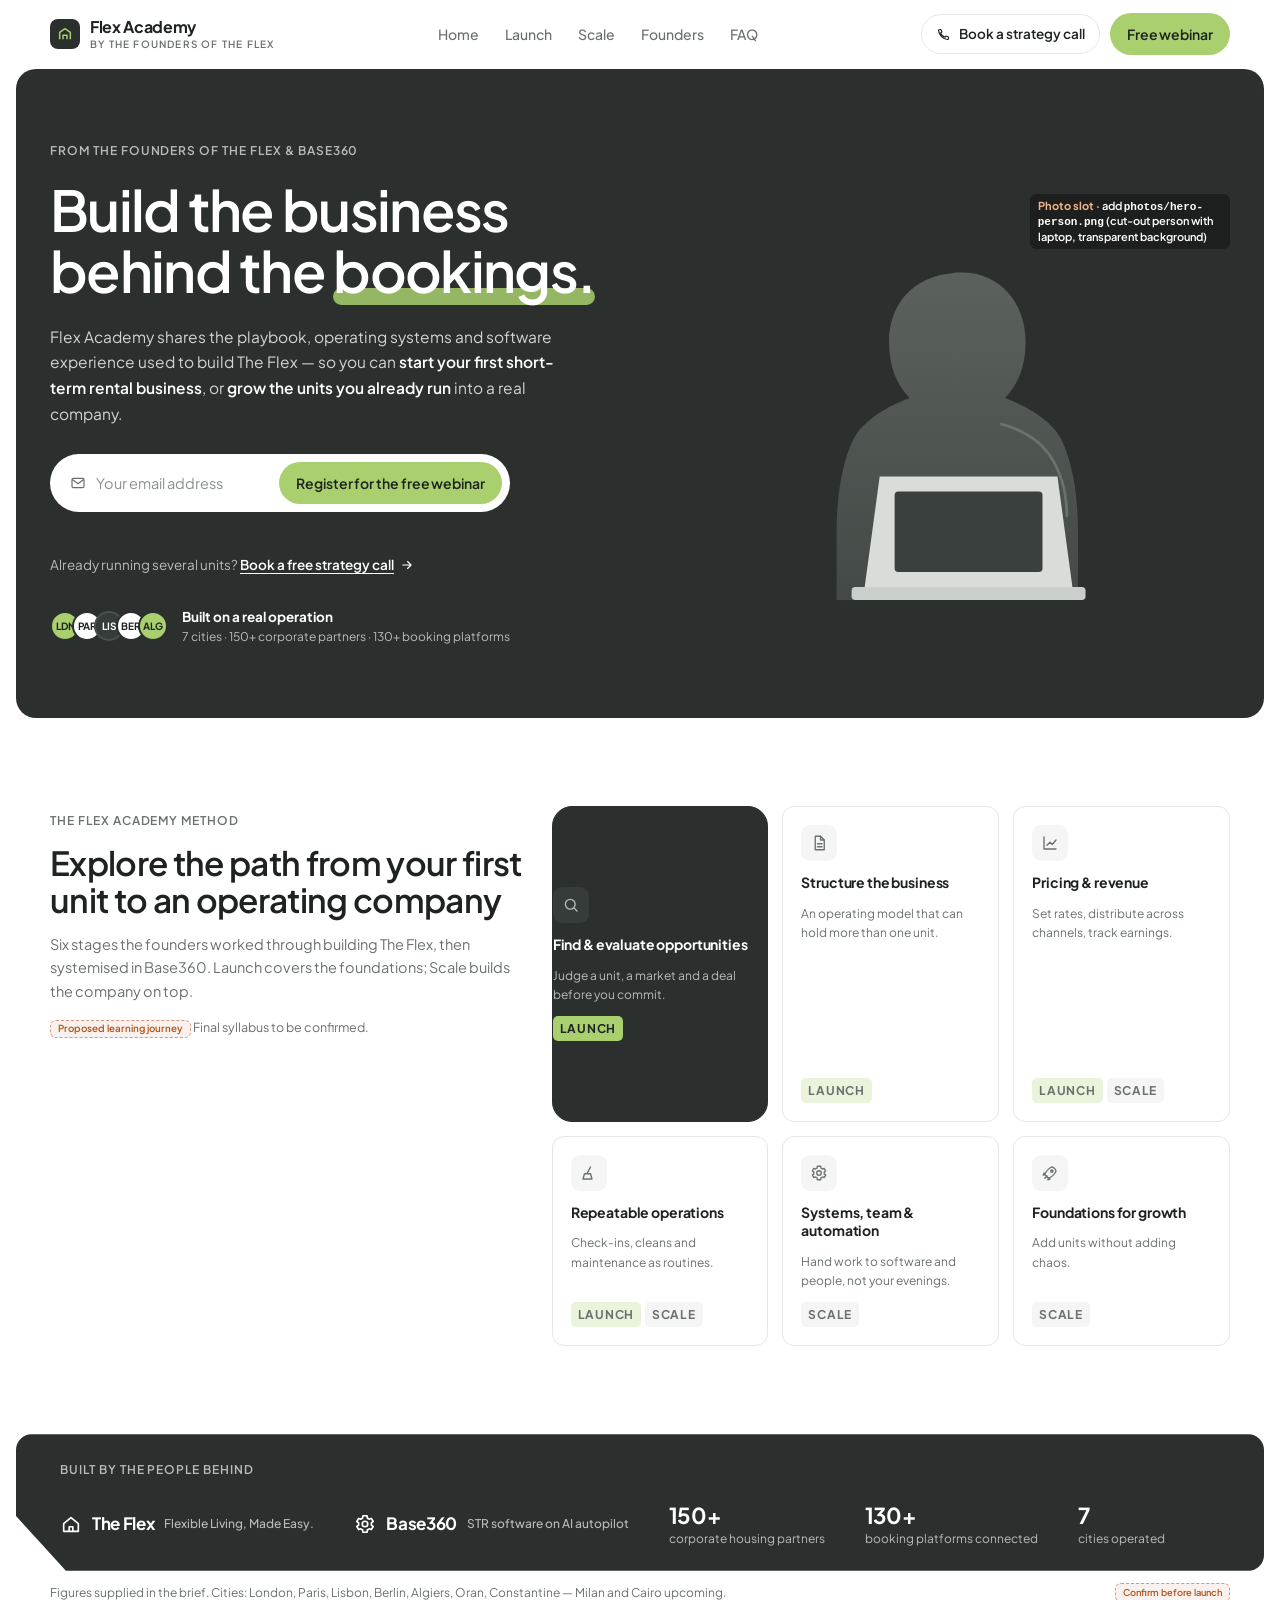
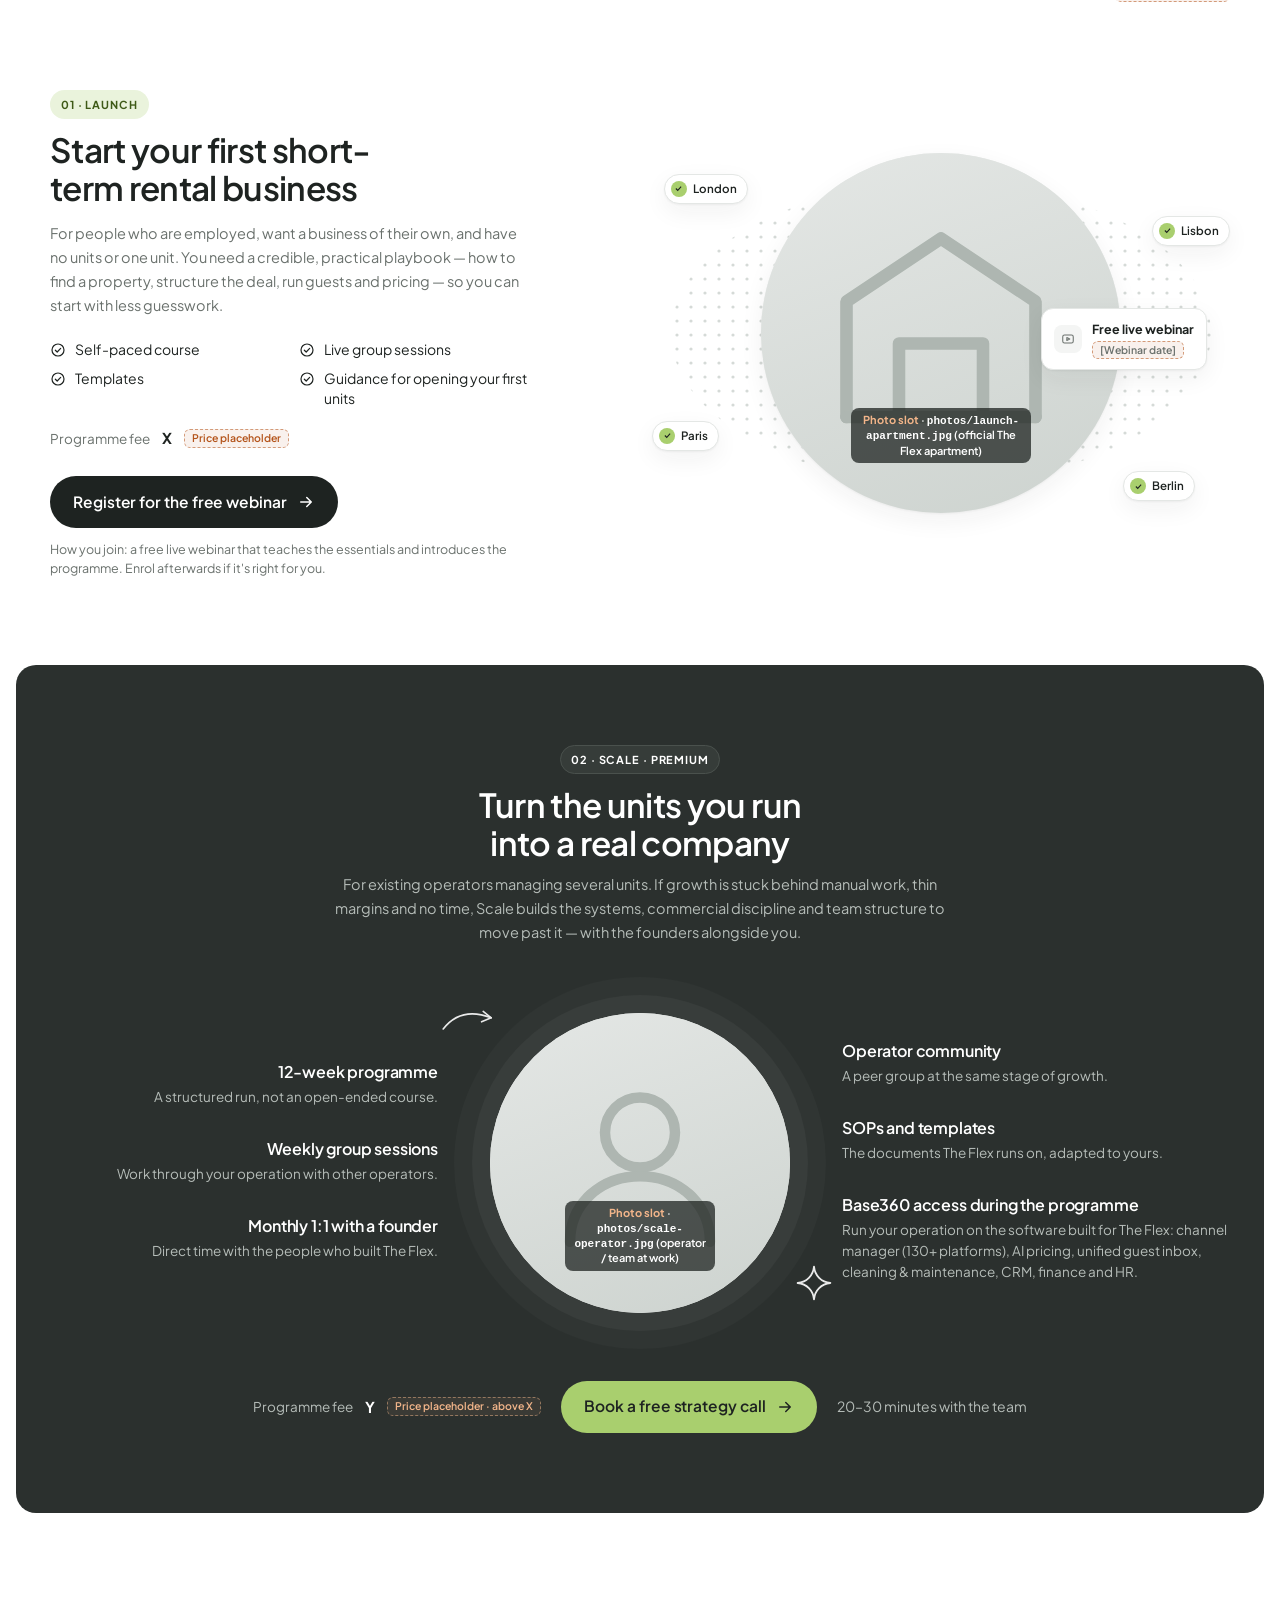
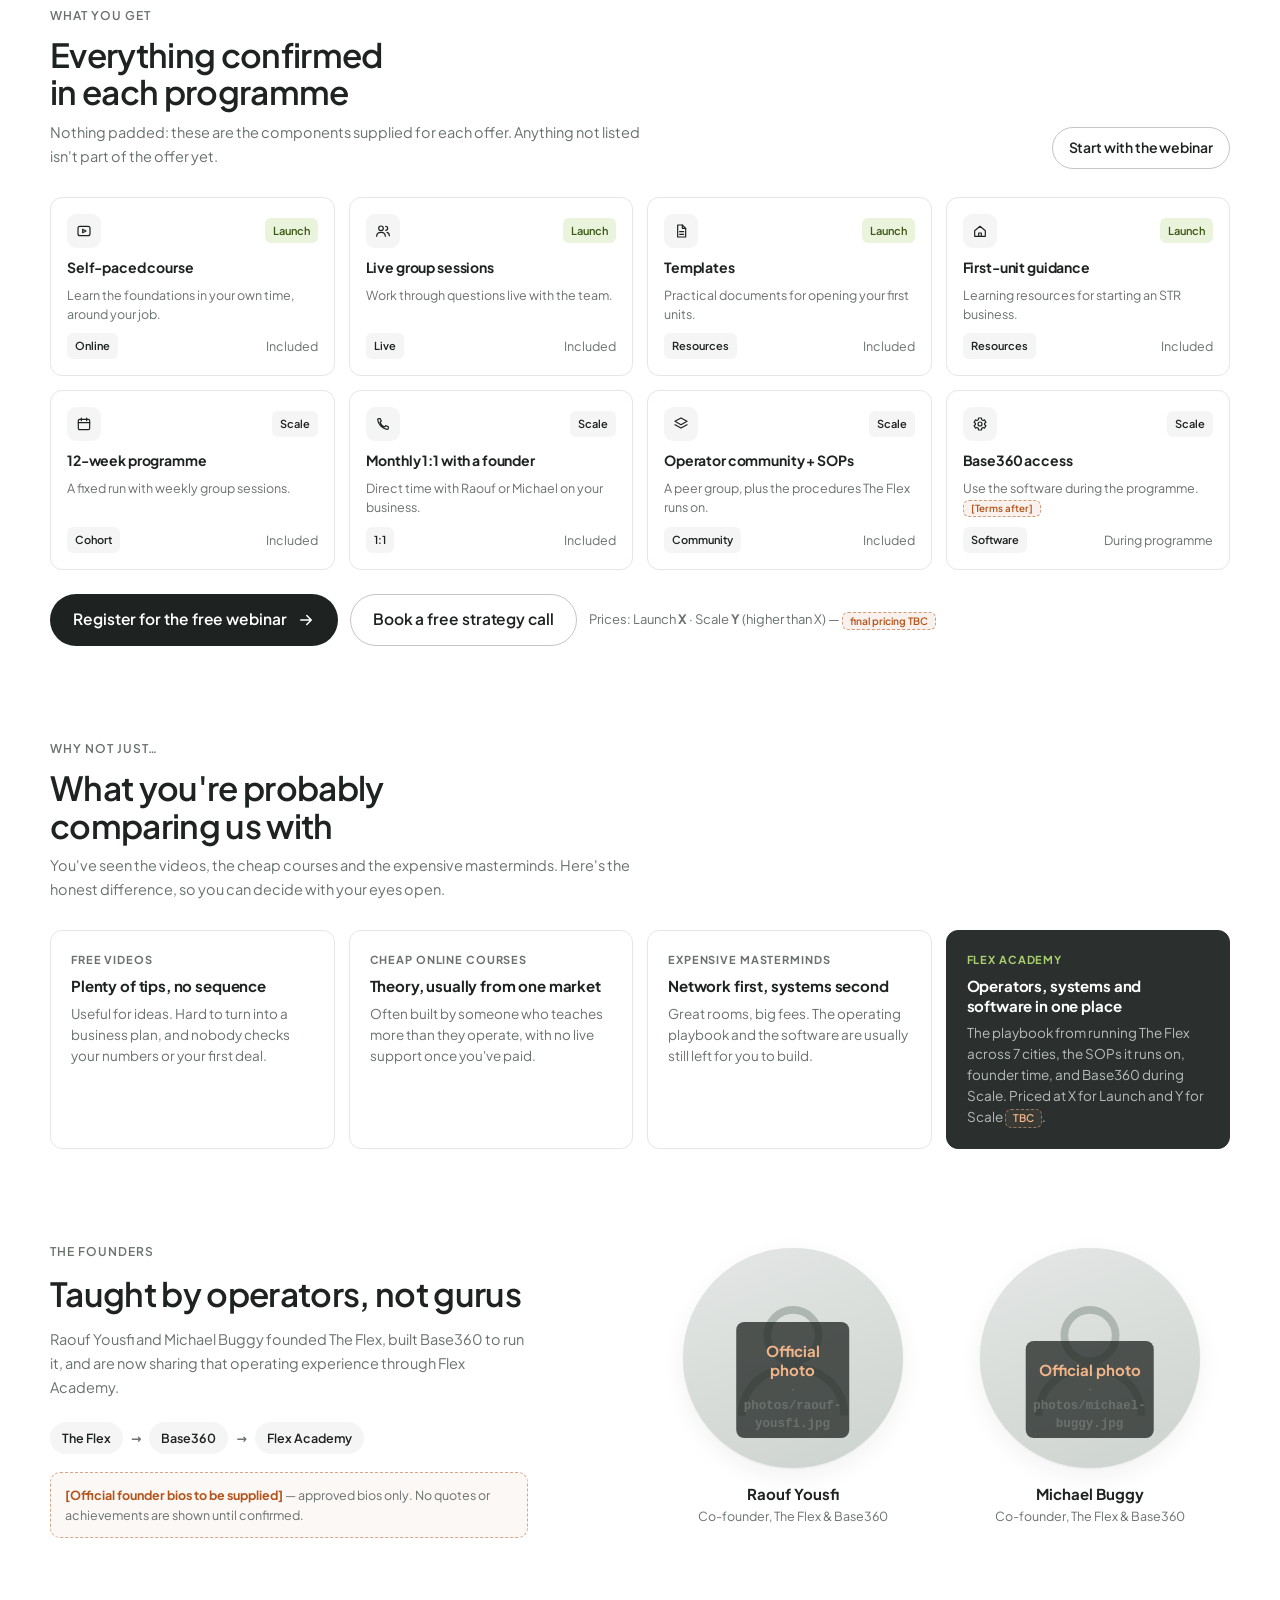
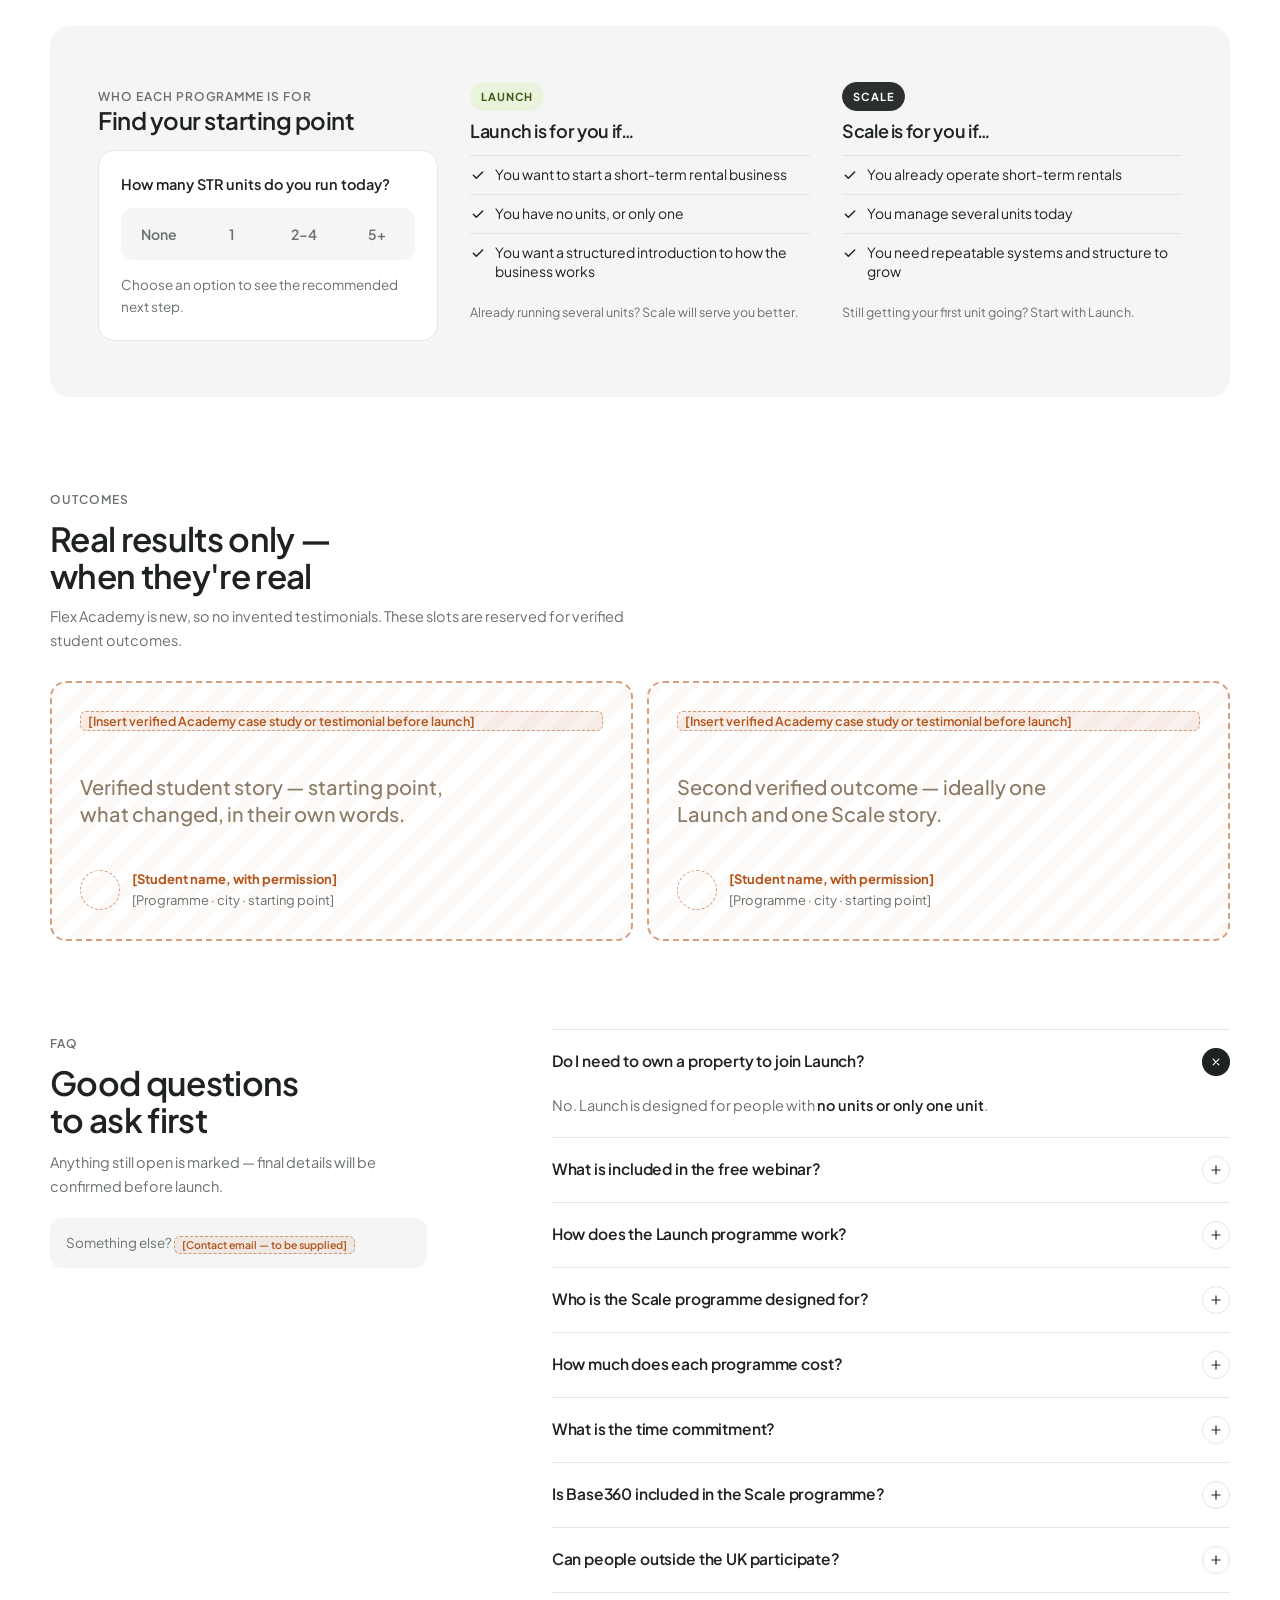
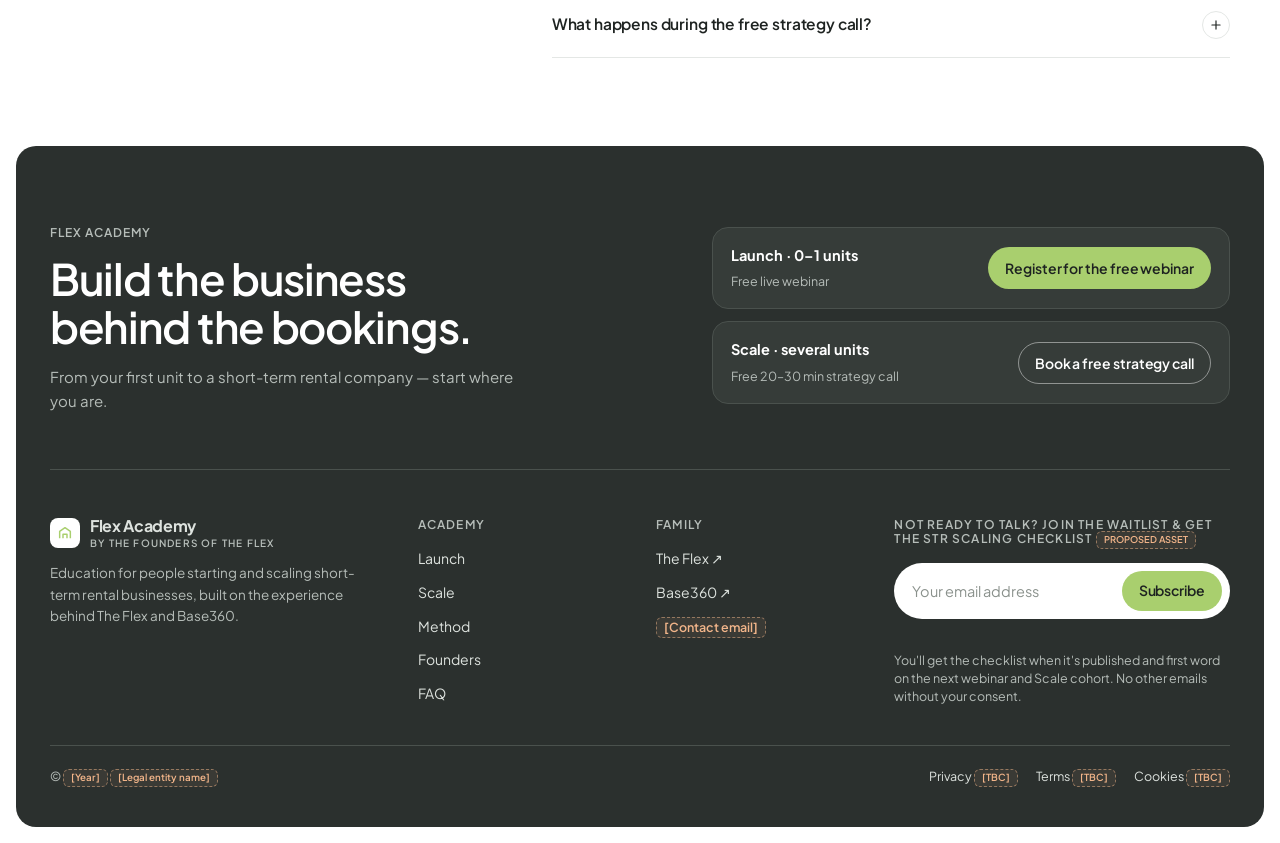
==== commit 24f4970b: "Close brief gaps: alternatives section, Base360 detail, waitlist copy, hero motion, offer-structure " ====
--- a/flex-academy/index.html
+++ b/flex-academy/index.html
@@ -129,6 +129,16 @@
 .hero-person .slot img{object-fit:contain;object-position:bottom center}
 .hero-person .fallback svg{width:100%;height:100%}
 .hero-person .slot-tag{left:auto;right:0;bottom:auto;top:0;max-width:200px;background:rgba(0,0,0,.35)}
+/* Hero motion concept: headline underline draws in, doodles pop in staggered, figure rises. Off under prefers-reduced-motion. */
+@keyframes draw{from{transform:scaleX(0)}to{transform:scaleX(1)}}
+@keyframes pop{from{opacity:0;transform:scale(.6) rotate(-8deg)}to{opacity:.9;transform:none}}
+@keyframes rise{from{opacity:0;transform:translateY(24px)}to{opacity:1;transform:none}}
+.hero .uline::after{transform-origin:left;animation:draw .6s var(--ease) .5s both}
+.hero .doodle{opacity:0;animation:pop .5s var(--ease) both}
+.hero .doodle.d1{animation-delay:.9s}.hero .doodle.d2{animation-delay:1.05s}.hero .doodle.d3{animation-delay:1.2s}.hero .doodle.d4{animation-delay:1.35s}.hero .doodle.d5{animation-delay:1.5s}.hero .doodle.d6{animation-delay:1.65s}
+.hero-person{animation:rise .7s var(--ease) .2s both}
+.embed .hero .uline::after,.embed .hero .doodle,.embed .hero-person{animation:none;opacity:.9}
+.embed .hero-person{opacity:1}
 .doodle{position:absolute;color:#fff;opacity:.9;pointer-events:none}
 .doodle svg{width:100%;height:100%;fill:none;stroke:currentColor;stroke-width:2;stroke-linecap:round;stroke-linejoin:round}
 .doodle.d1{left:0;top:96px;width:56px;height:56px}          /* sparkle */
@@ -238,6 +248,16 @@
 .chip.g{background:var(--sage-soft);color:#3E5A17}
 .grid-ctas{margin-top:24px;display:flex;gap:12px;flex-wrap:wrap;align-items:center}
 .grid-ctas .hint{font-size:13px;color:var(--muted)}
+
+/* ---------- Alternatives ---------- */
+.alts{display:grid;grid-template-columns:repeat(4,1fr);gap:14px}
+.alt{background:#fff;border:1px solid var(--line);border-radius:var(--r-md);padding:20px;display:flex;flex-direction:column;gap:8px}
+.alt.dark{background:var(--forest);color:#fff;border-color:var(--forest)}
+.alt-k{font-size:11px;font-weight:700;letter-spacing:.08em;text-transform:uppercase;color:var(--muted)}
+.alt.dark .alt-k{color:var(--sage)}
+.alt b{font-size:15px;letter-spacing:-.01em;line-height:1.3}
+.alt p{font-size:13.5px;color:var(--muted);line-height:1.55}
+.alt.dark p{color:var(--muted-dark)}
 
 /* ---------- Founders + who it's for ---------- */
 .founders{display:grid;grid-template-columns:repeat(12,1fr);gap:32px 24px;align-items:center}
@@ -521,7 +541,7 @@
    RESPONSIVE
    ========================================================= */
 @media (max-width:1180px){
-  .grid4{grid-template-columns:repeat(2,1fr)}
+  .grid4,.alts{grid-template-columns:repeat(2,1fr)}
   .dark-grid{grid-template-columns:1fr 300px 1fr}
 }
 @media (max-width:980px){
@@ -591,7 +611,7 @@
   .dark-cta .btn{width:100%}
   .list-head{flex-direction:column;align-items:flex-start;gap:12px}
   .list-head > .btn{display:none}
-  .grid4{grid-template-columns:1fr;gap:10px}
+  .grid4,.alts{grid-template-columns:1fr;gap:10px}
   .item{min-height:0}
   .grid-ctas .btn{width:100%}
   .people{gap:10px}
@@ -847,7 +867,7 @@
       <div class="dark-col">
         <div class="dark-item"><h3>Operator community</h3><p>A peer group at the same stage of growth.</p></div>
         <div class="dark-item"><h3>SOPs and templates</h3><p>The documents The Flex runs on, adapted to yours.</p></div>
-        <div class="dark-item"><h3>Base360 access during the programme</h3><p>Run your operation on the software built for The Flex.</p></div>
+        <div class="dark-item"><h3>Base360 access during the programme</h3><p>Run your operation on the software built for The Flex: channel manager (130+ platforms), AI pricing, unified guest inbox, cleaning &amp; maintenance, CRM, finance and HR.</p></div>
       </div>
     </div>
     <div class="dark-cta">
@@ -885,6 +905,25 @@
       <button class="btn btn-outline" data-open="scale" type="button">Book a free strategy call</button>
       <span class="hint">Prices: Launch <b>X</b> · Scale <b>Y</b> (higher than X) — <span class="ph">final pricing TBC</span></span>
     </div>
+  </div>
+</section>
+
+<!-- ======================= VS THE ALTERNATIVES ======================= -->
+<section class="section" id="why" aria-labelledby="why-title" style="padding-top:0">
+  <div class="container">
+    <div class="list-head">
+      <div>
+        <span class="eyebrow">Why not just…</span>
+        <h2 class="h-section" id="why-title" style="margin-top:10px">What you're probably comparing us with</h2>
+        <p class="lede">You've seen the videos, the cheap courses and the expensive masterminds. Here's the honest difference, so you can decide with your eyes open.</p>
+      </div>
+    </div>
+    <ul class="alts">
+      <li class="alt"><span class="alt-k">Free videos</span><b>Plenty of tips, no sequence</b><p>Useful for ideas. Hard to turn into a business plan, and nobody checks your numbers or your first deal.</p></li>
+      <li class="alt"><span class="alt-k">Cheap online courses</span><b>Theory, usually from one market</b><p>Often built by someone who teaches more than they operate, with no live support once you've paid.</p></li>
+      <li class="alt"><span class="alt-k">Expensive masterminds</span><b>Network first, systems second</b><p>Great rooms, big fees. The operating playbook and the software are usually still left for you to build.</p></li>
+      <li class="alt dark"><span class="alt-k">Flex Academy</span><b>Operators, systems and software in one place</b><p>The playbook from running The Flex across 7 cities, the SOPs it runs on, founder time, and Base360 during Scale. Priced at X for Launch and Y for Scale <span class="ph on-dark">TBC</span>.</p></li>
+    </ul>
   </div>
 </section>
 
@@ -1028,7 +1067,7 @@
           <ul><li><a href="https://theflex.global/" rel="noopener" target="_blank">The Flex ↗</a></li><li><a href="https://base360.ai/" rel="noopener" target="_blank">Base360 ↗</a></li><li><span class="ph on-dark">[Contact email]</span></li></ul>
         </div>
         <div class="checklist" id="checklist">
-          <h4>Get the STR scaling checklist <span class="ph on-dark">Proposed asset</span></h4>
+          <h4>Not ready to talk? Join the waitlist &amp; get the STR scaling checklist <span class="ph on-dark">Proposed asset</span></h4>
           <div class="cl-form-wrap">
             <form class="pill-form" id="cl-form" novalidate>
               <label for="cl-email" class="sr-only">Email address</label>
@@ -1036,7 +1075,7 @@
               <button class="btn btn-launch btn-sm" type="submit">Subscribe</button>
             </form>
             <p class="cl-msg" id="cl-msg" role="alert"></p>
-            <p class="micro" style="color:var(--muted-dark);margin-top:6px">We'll send the checklist when it's published. No other emails without your consent.</p>
+            <p class="micro" style="color:var(--muted-dark);margin-top:6px">You'll get the checklist when it's published and first word on the next webinar and Scale cohort. No other emails without your consent.</p>
           </div>
           <div class="cl-success" role="status"><span class="tick"><svg width="16" height="16"><use href="#i-check"/></svg></span><div><b>You're on the list.</b><span>We'll email <span id="cl-sent">you</span> when it's published.</span></div></div>
         </div>
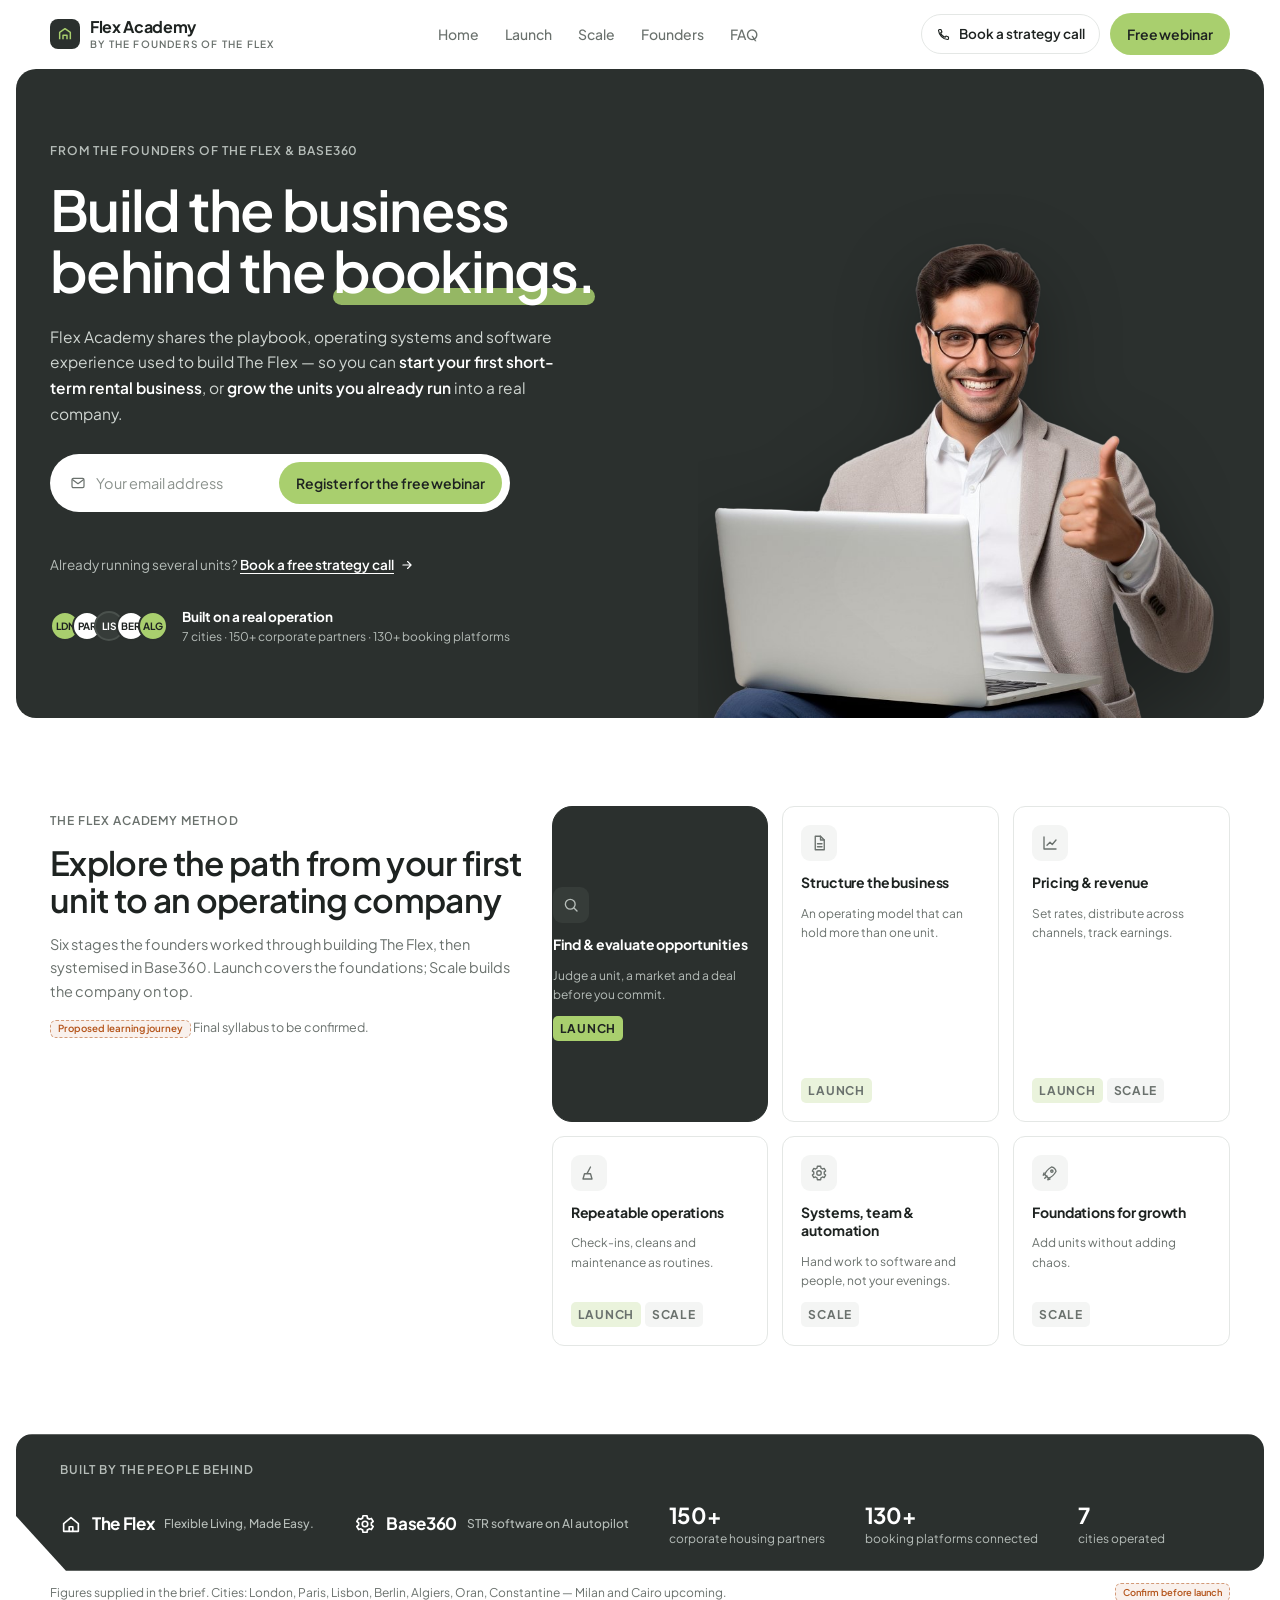
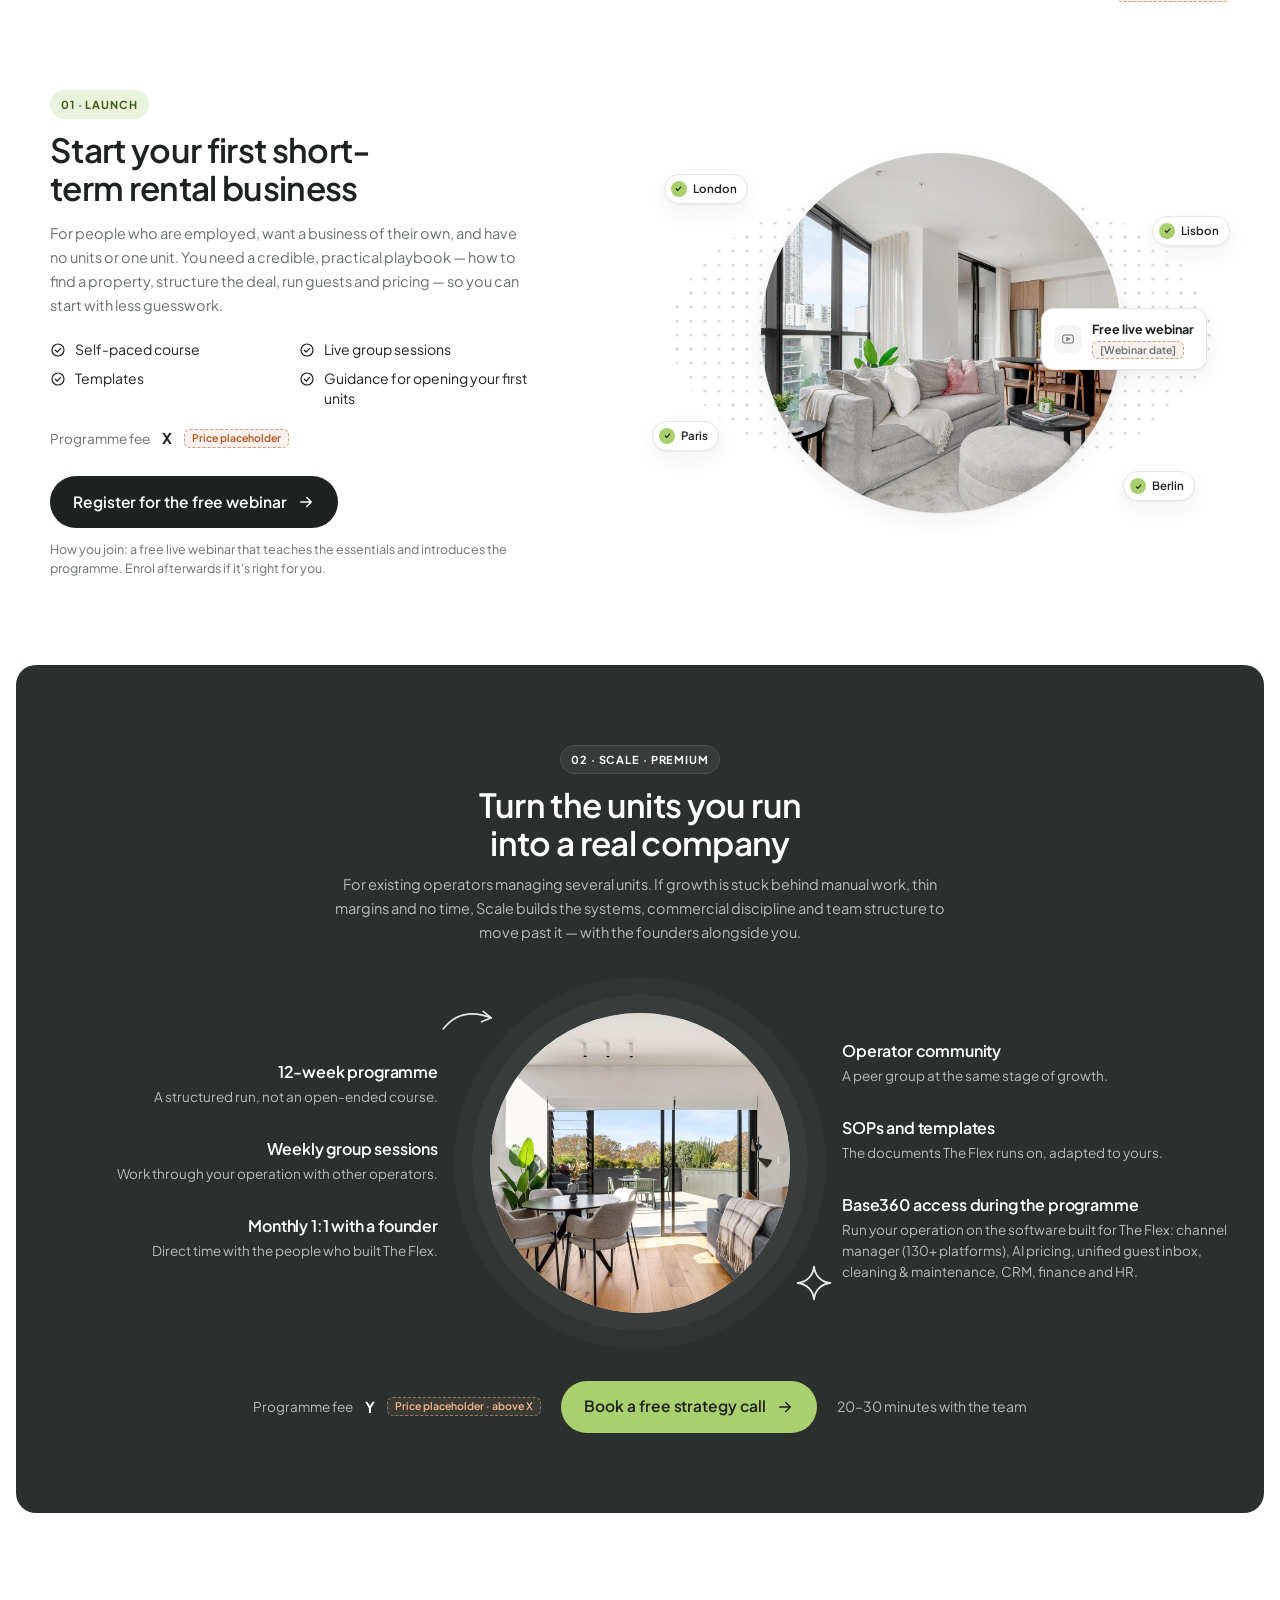
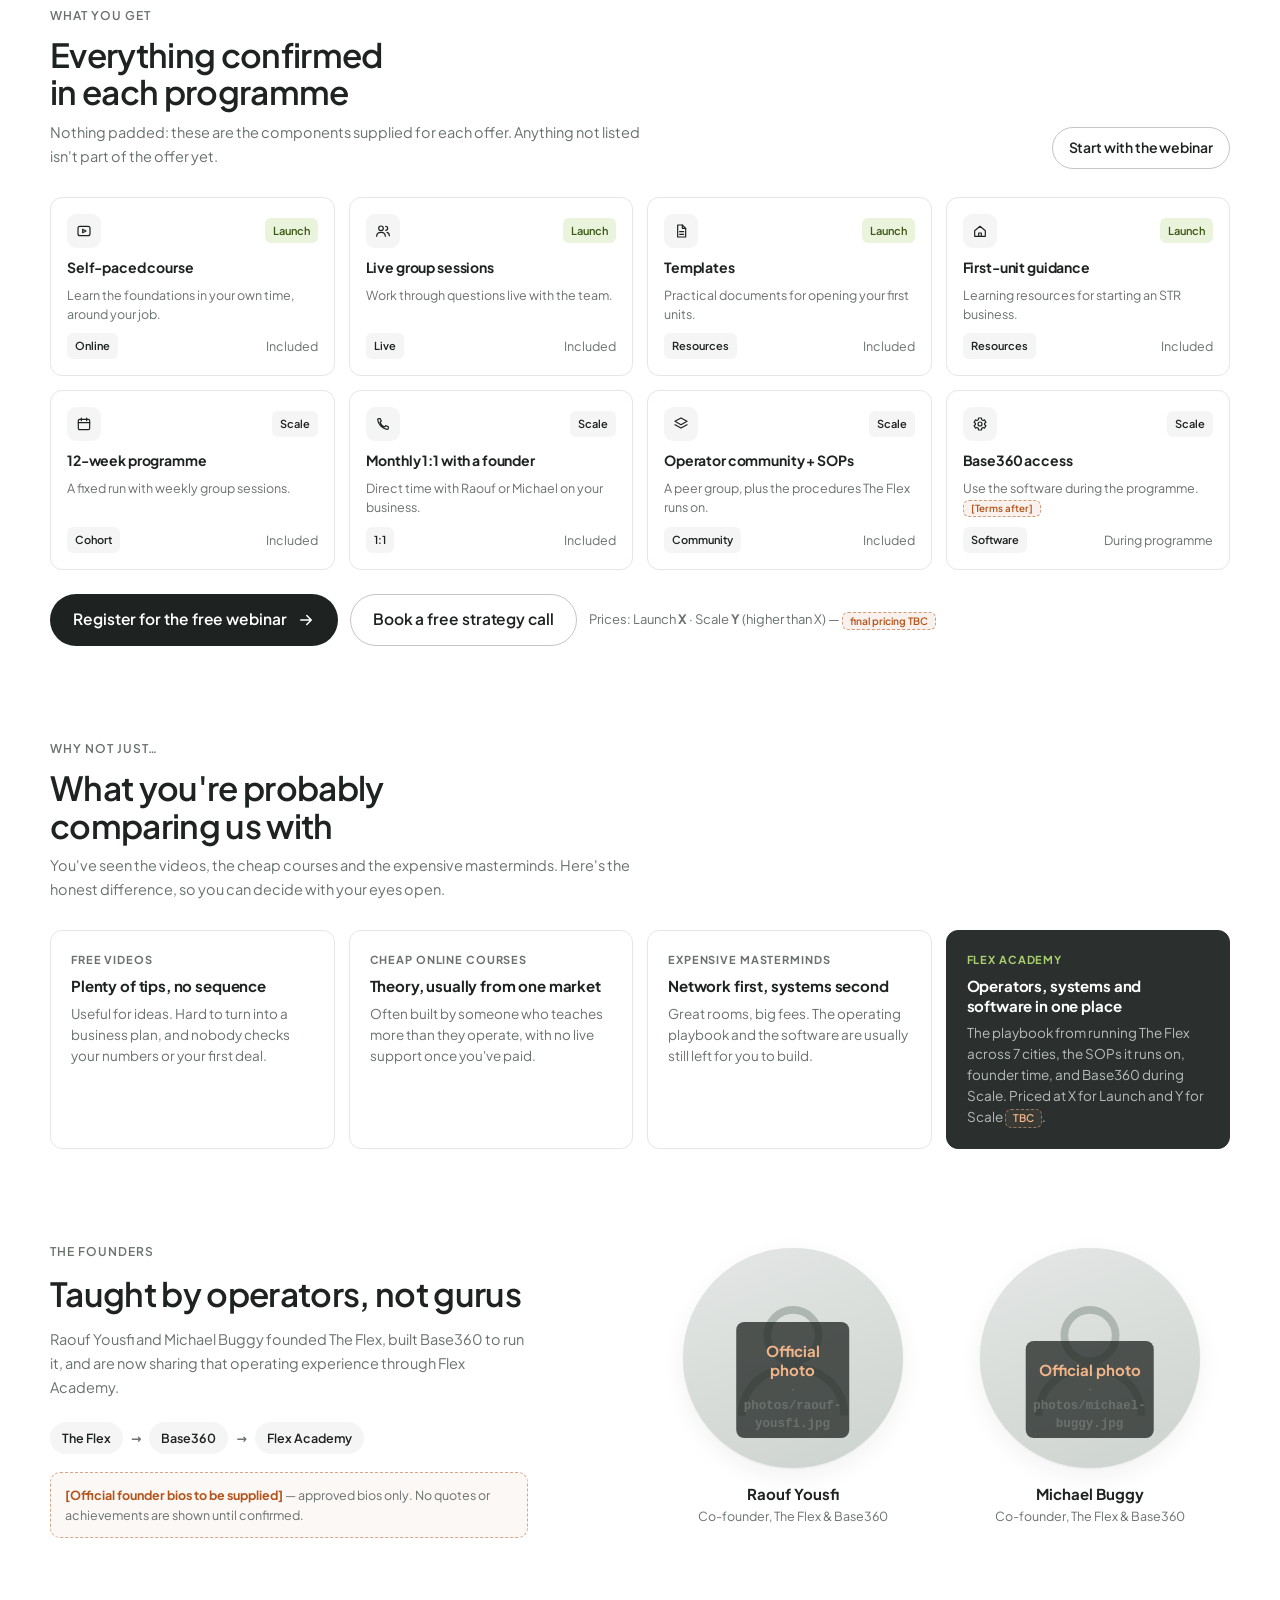
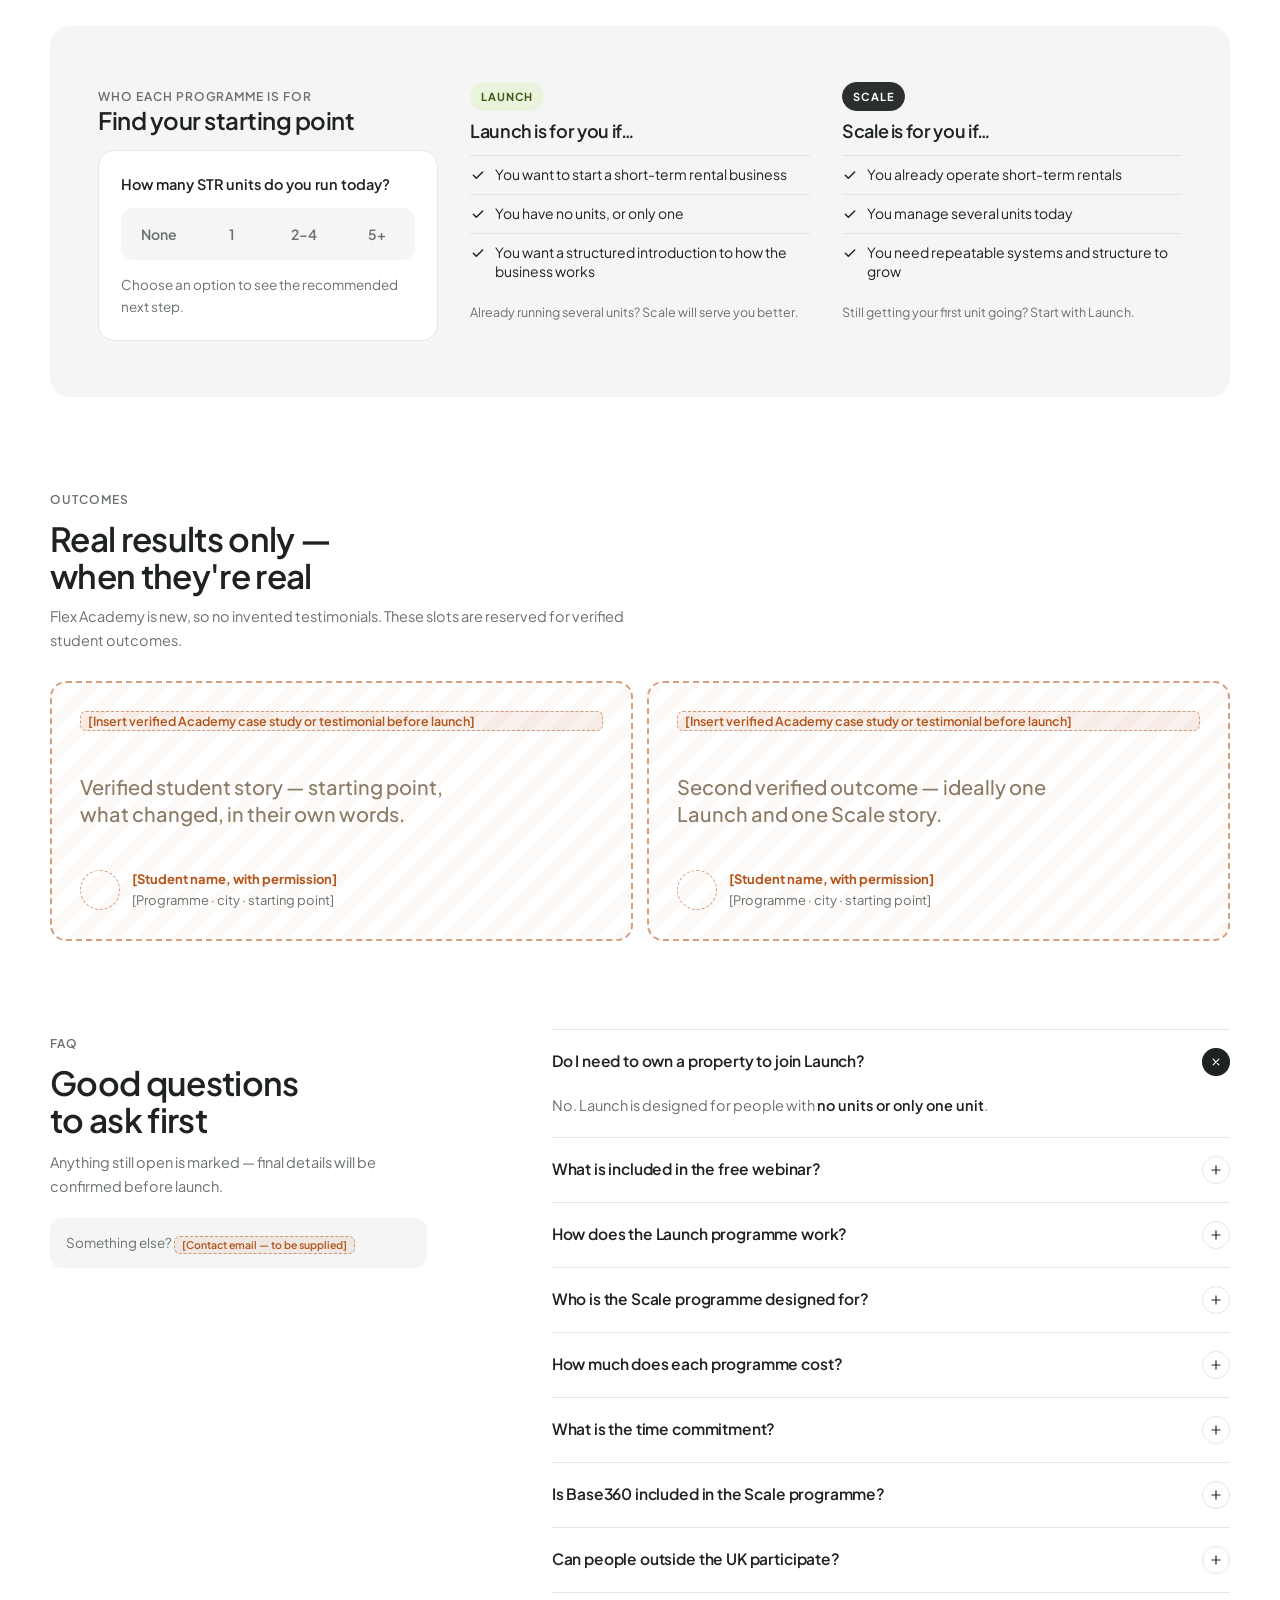
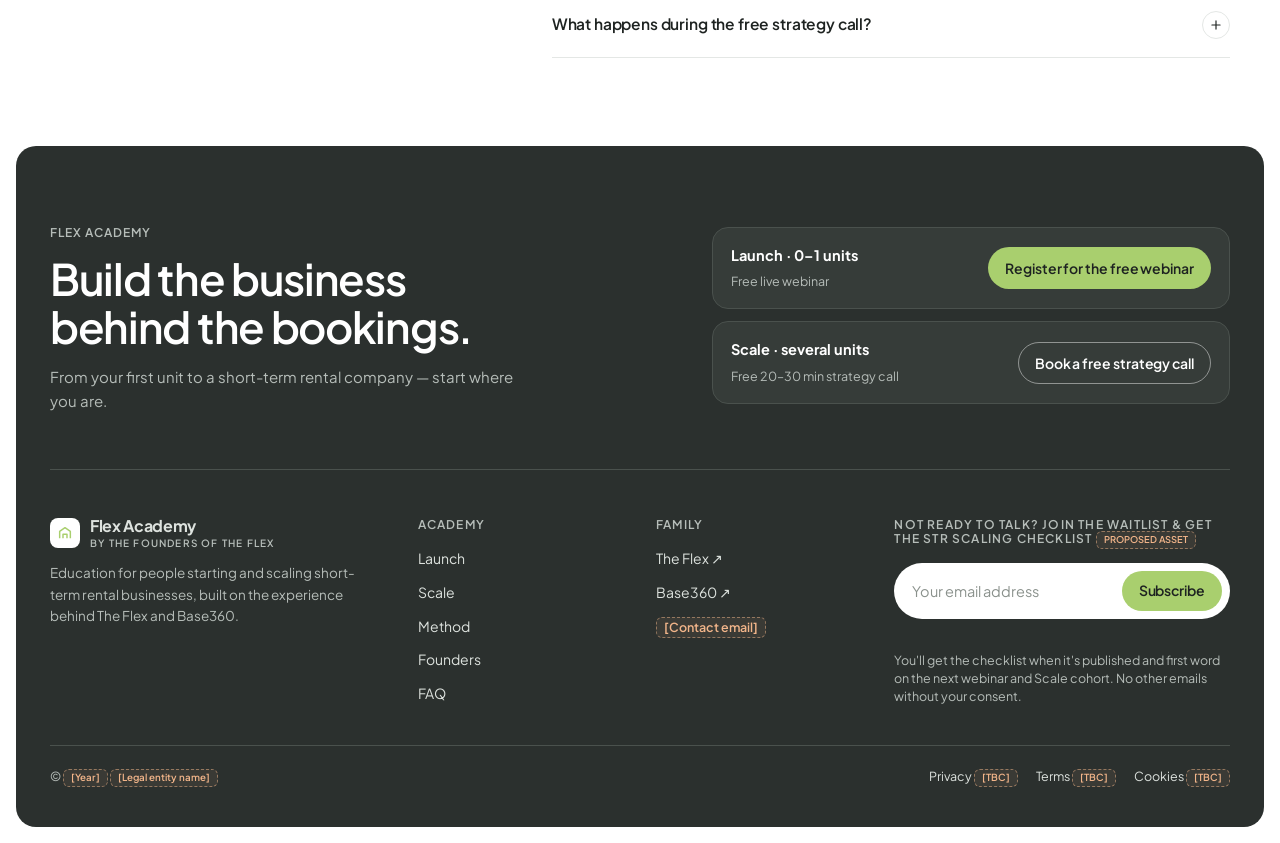
==== commit 80a69589: "Wire supplied photography into the Flex Academy page Hero cut-out (background removed), and two apar" ====
--- a/flex-academy/index.html
+++ b/flex-academy/index.html
@@ -126,7 +126,7 @@
 .hero-visual{grid-column:7 / span 6;position:relative;height:560px;align-self:end}
 .hero-person{position:absolute;left:8%;right:0;bottom:0;top:36px}
 .hero-person .slot{position:absolute;inset:0;background:transparent}
-.hero-person .slot img{object-fit:contain;object-position:bottom center}
+.hero-person .slot img{object-fit:contain;object-position:bottom center;filter:drop-shadow(0 30px 40px rgba(0,0,0,.35))}
 .hero-person .fallback svg{width:100%;height:100%}
 .hero-person .slot-tag{left:auto;right:0;bottom:auto;top:0;max-width:200px;background:rgba(0,0,0,.35)}
 /* Hero motion concept: headline underline draws in, doodles pop in staggered, figure rises. Off under prefers-reduced-motion. */
@@ -762,7 +762,7 @@
               <rect x="0" y="434" width="520" height="126" fill="#2B302E"/>
             </svg>
           </div>
-          <span class="slot-tag"><b>Photo slot</b> · add <code>photos/hero-person.png</code> (cut-out person with laptop, transparent background)</span>
+          <span class="slot-tag"><b>Photo slot</b> · <code>photos/hero-person.png</code></span>
         </div>
       </div>
     </div>
@@ -829,7 +829,7 @@
       <div class="circle slot" data-photo="launch-apartment.jpg">
         <img alt="">
         <div class="fallback"><svg viewBox="0 0 24 24" fill="none" stroke="currentColor" stroke-width="1.2" stroke-linecap="round" stroke-linejoin="round"><path d="M3 20V9l9-6 9 6v11"/><path d="M8 20v-7h8v7M3 20h18"/></svg></div>
-        <span class="slot-tag"><b>Photo slot</b> · <code>photos/launch-apartment.jpg</code> (official The Flex apartment)</span>
+        <span class="slot-tag"><b>Photo slot</b> · <code>photos/launch-apartment.jpg</code></span>
       </div>
       <span class="pin p1"><i><svg viewBox="0 0 24 24" fill="none" stroke="#1E2321" stroke-width="3"><path d="m5 12 5 5L19 7"/></svg></i>London</span>
       <span class="pin p2"><i><svg viewBox="0 0 24 24" fill="none" stroke="#1E2321" stroke-width="3"><path d="m5 12 5 5L19 7"/></svg></i>Lisbon</span>
@@ -858,10 +858,10 @@
       <div class="dark-circle" aria-hidden="true">
         <span class="doodle" style="left:-30px;top:10px;width:56px;height:36px"><svg viewBox="0 0 70 40"><path d="M4 30c14-18 34-24 60-14"/><path d="m54 8 10 8-12 5"/></svg></span>
         <span class="doodle" style="right:-24px;bottom:30px;width:40px;height:40px"><svg viewBox="0 0 44 44"><path d="M22 4c1 10 8 17 18 18-10 1-17 8-18 18-1-10-8-17-18-18 10-1 17-8 18-18Z"/></svg></span>
-        <div class="circle slot" data-photo="scale-operator.jpg">
+        <div class="circle slot" data-photo="scale-apartment.jpg">
           <img alt="">
           <div class="fallback"><svg viewBox="0 0 24 24" fill="none" stroke="currentColor" stroke-width="1.2" stroke-linecap="round" stroke-linejoin="round"><circle cx="12" cy="8.5" r="4"/><path d="M4 21c0-4.4 3.6-7.5 8-7.5s8 3.1 8 7.5"/></svg></div>
-          <span class="slot-tag"><b>Photo slot</b> · <code>photos/scale-operator.jpg</code> (operator / team at work)</span>
+          <span class="slot-tag"><b>Photo slot</b> · <code>photos/scale-apartment.jpg</code></span>
         </div>
       </div>
       <div class="dark-col">
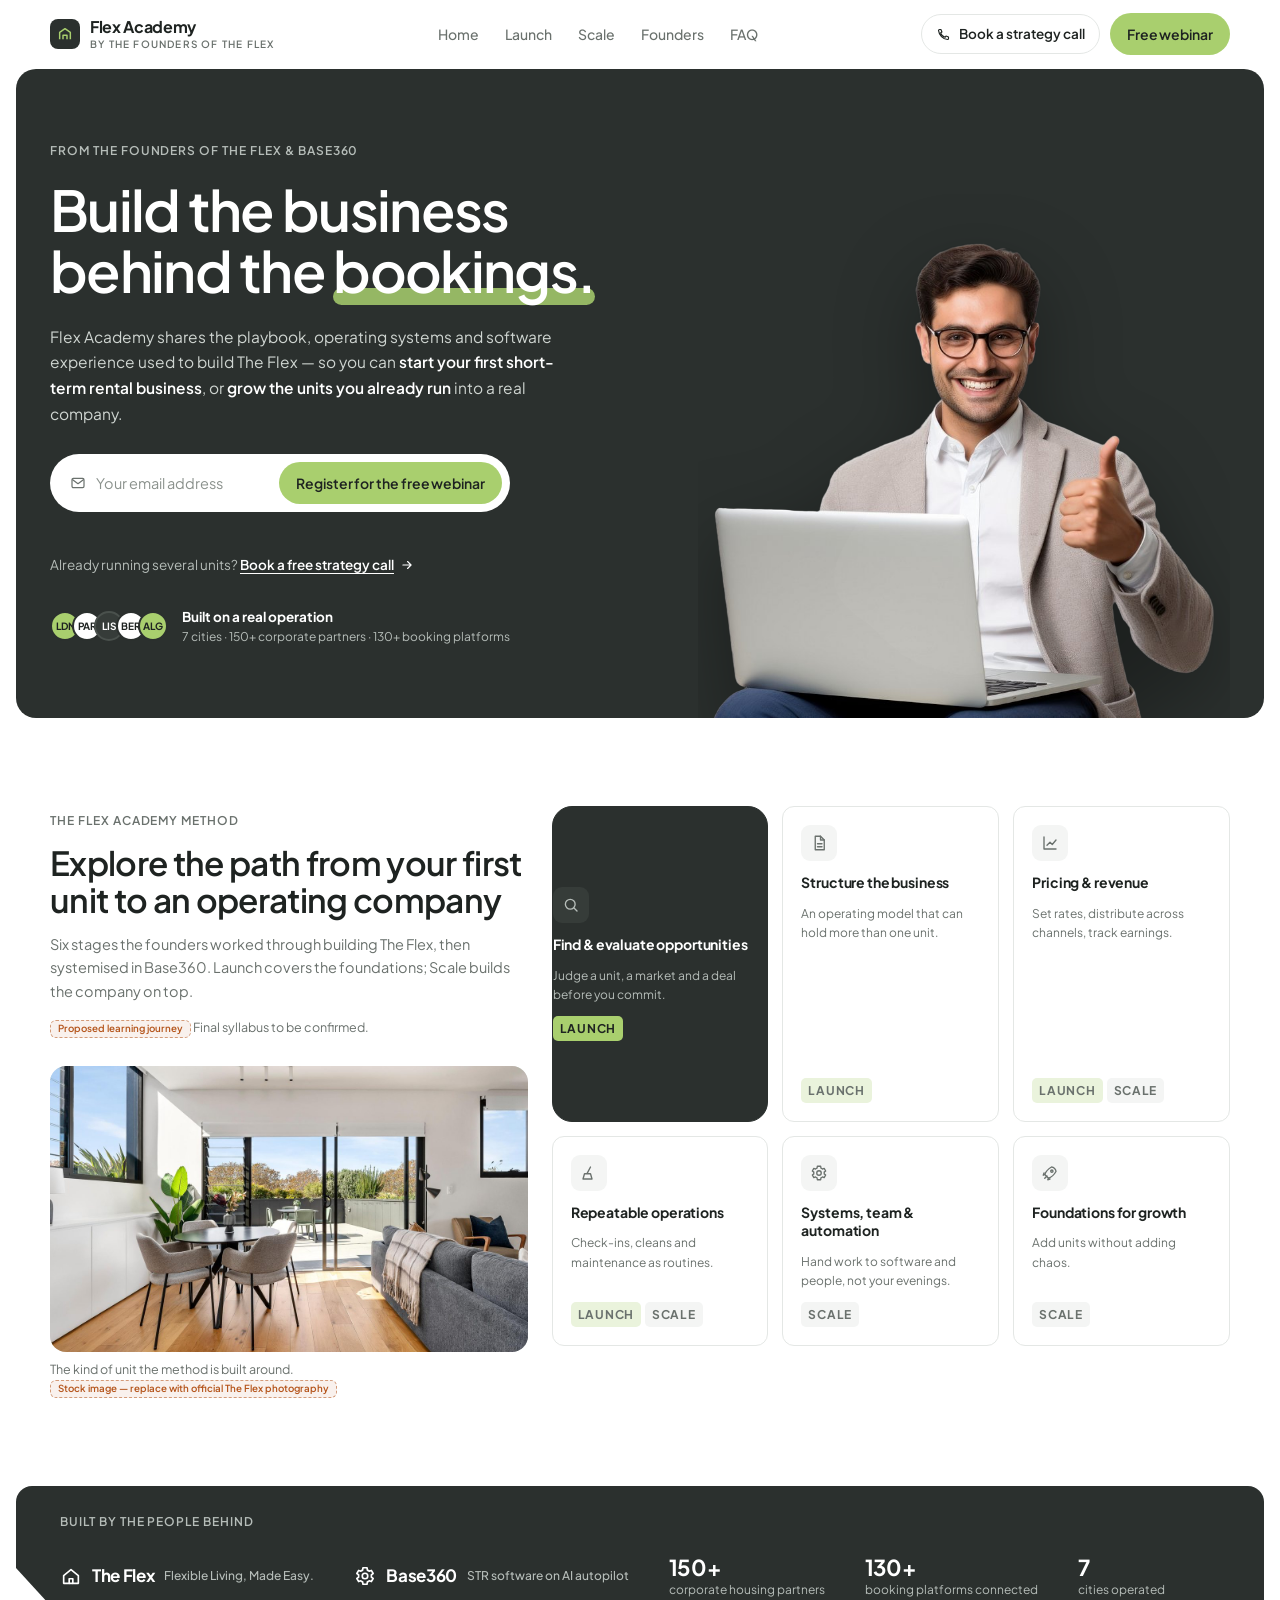
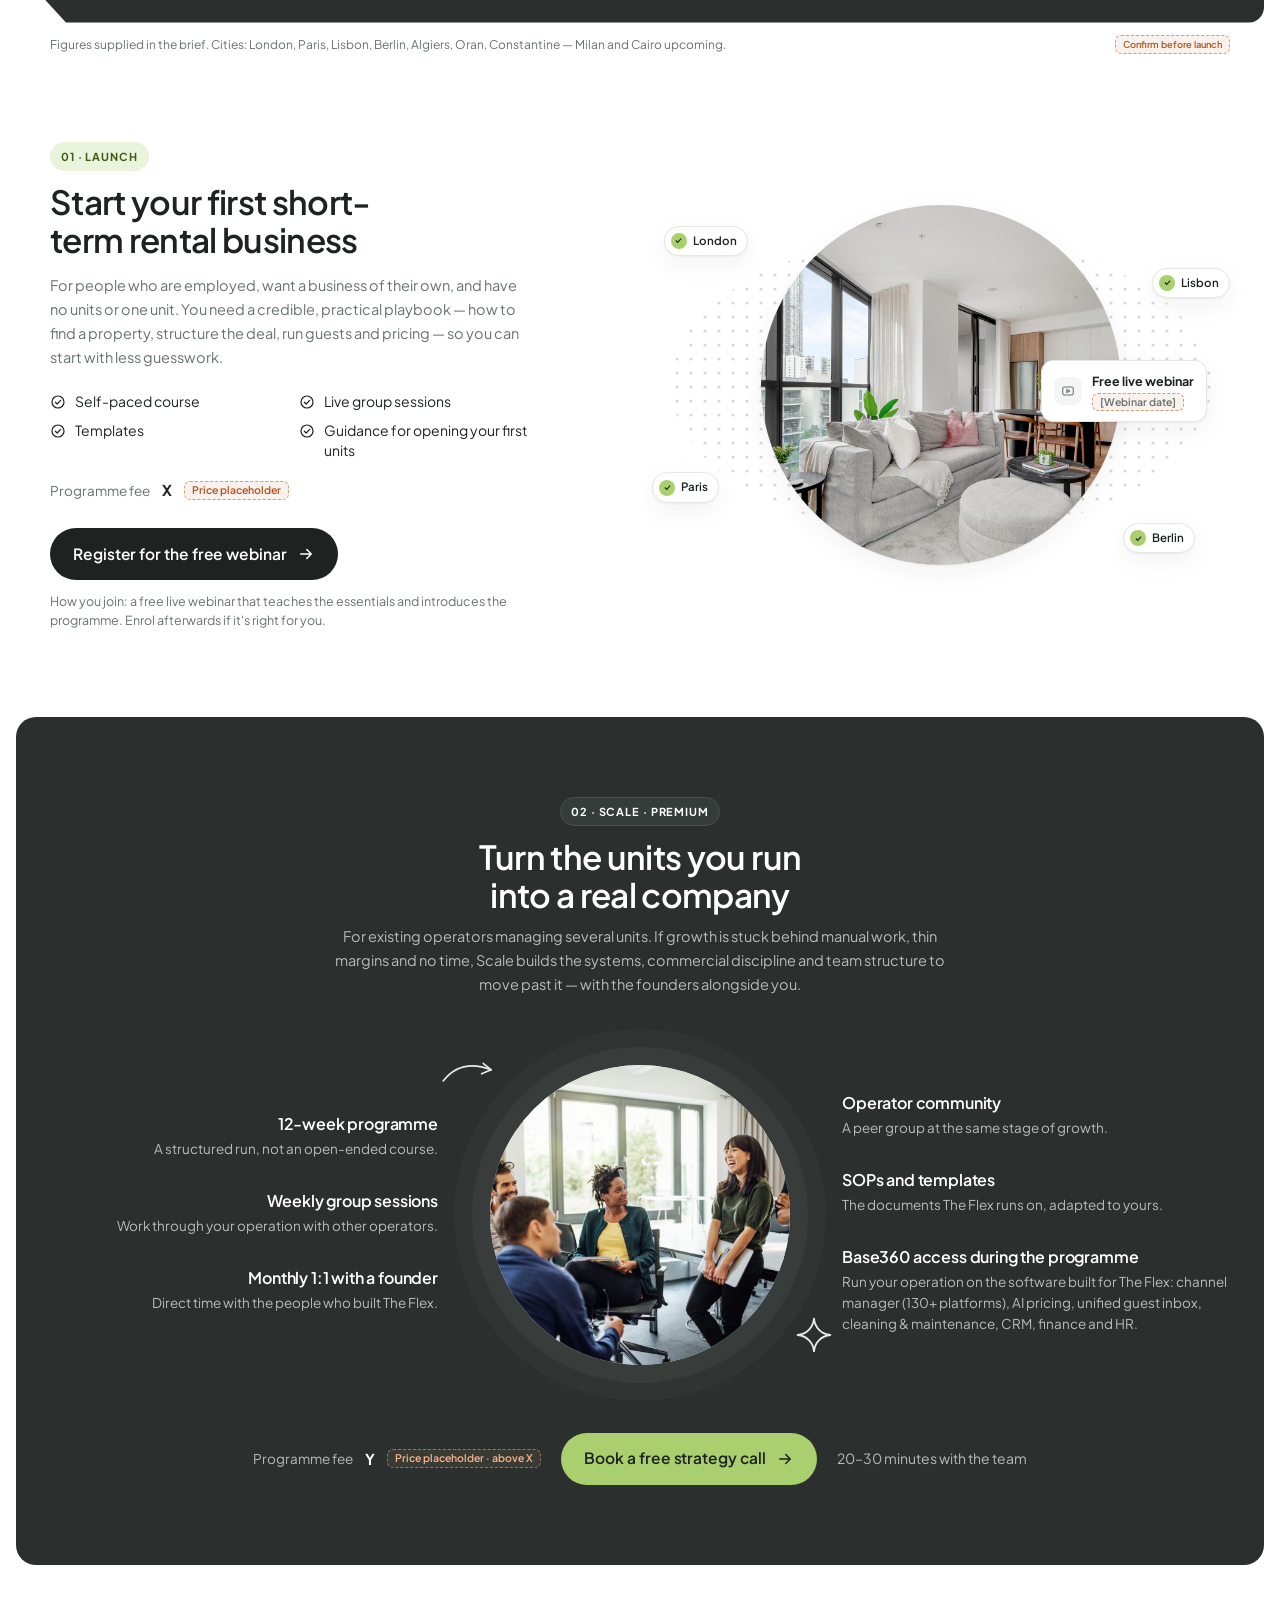
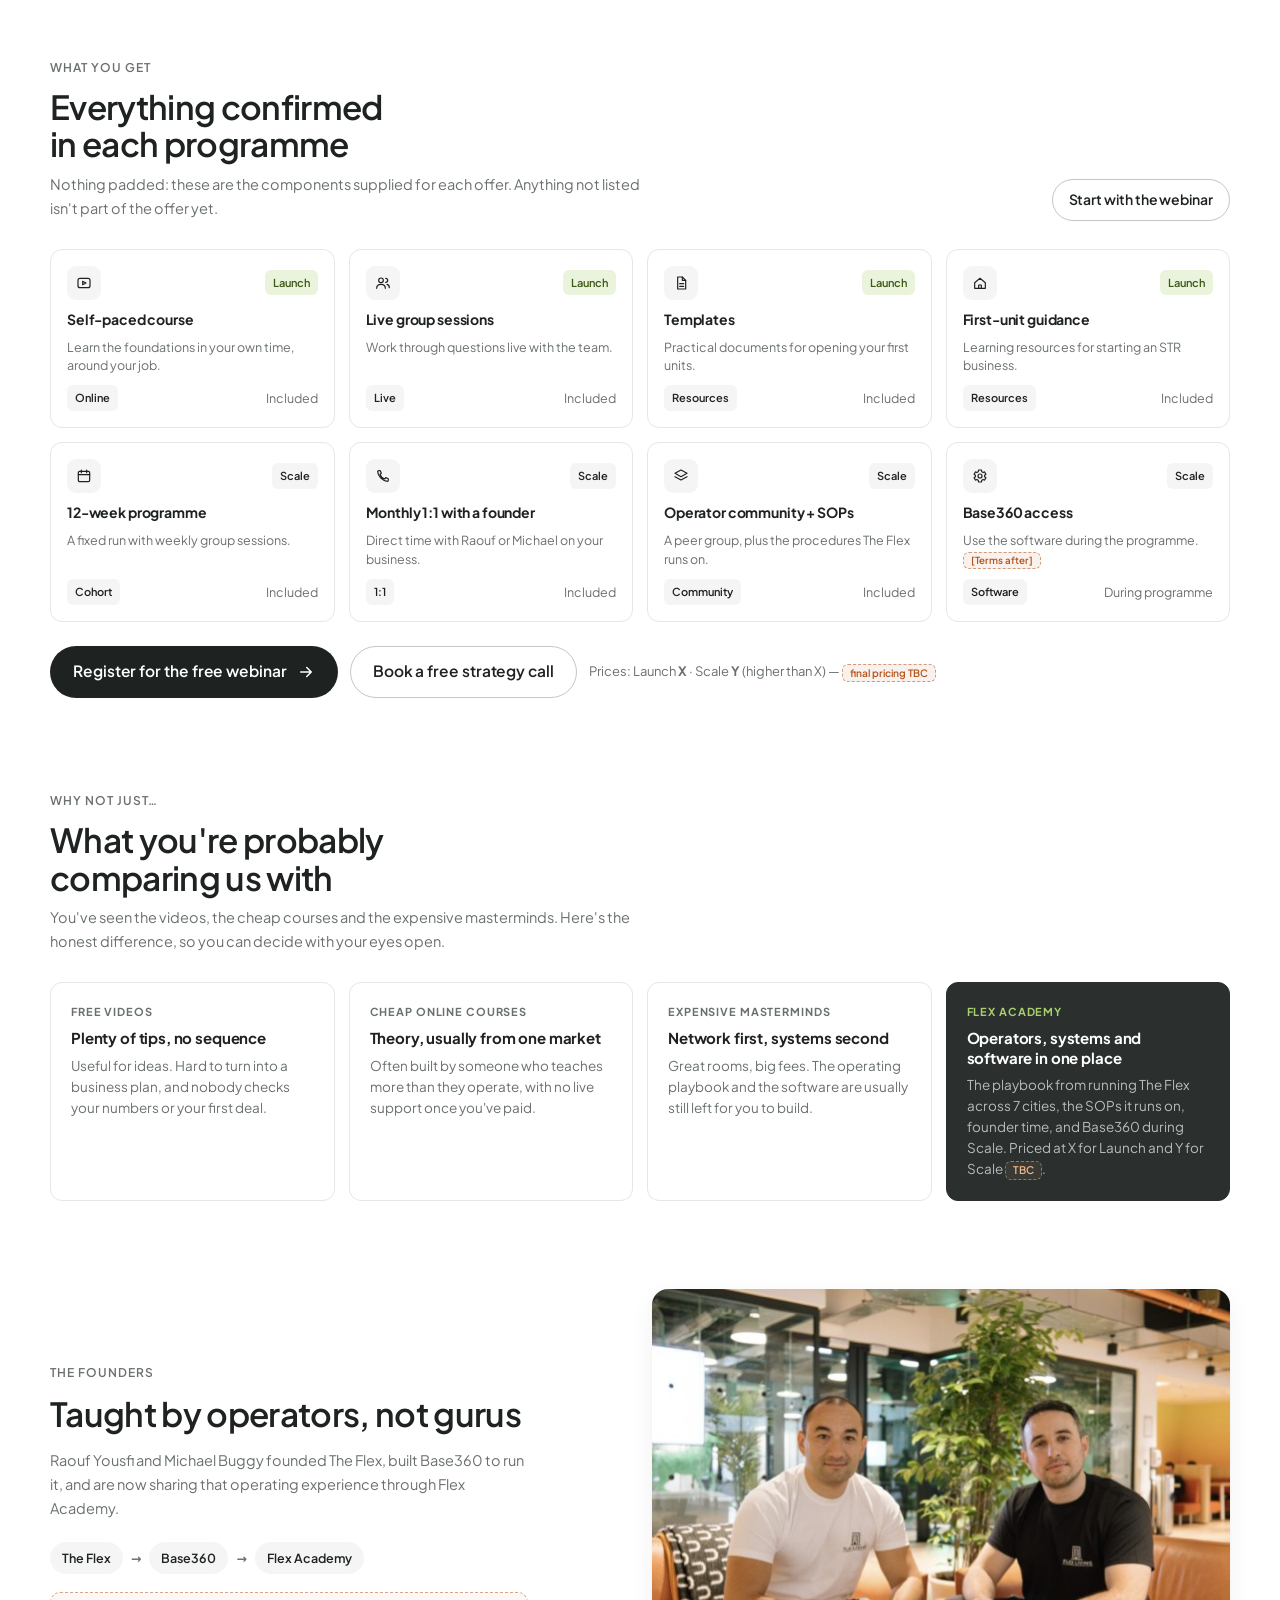
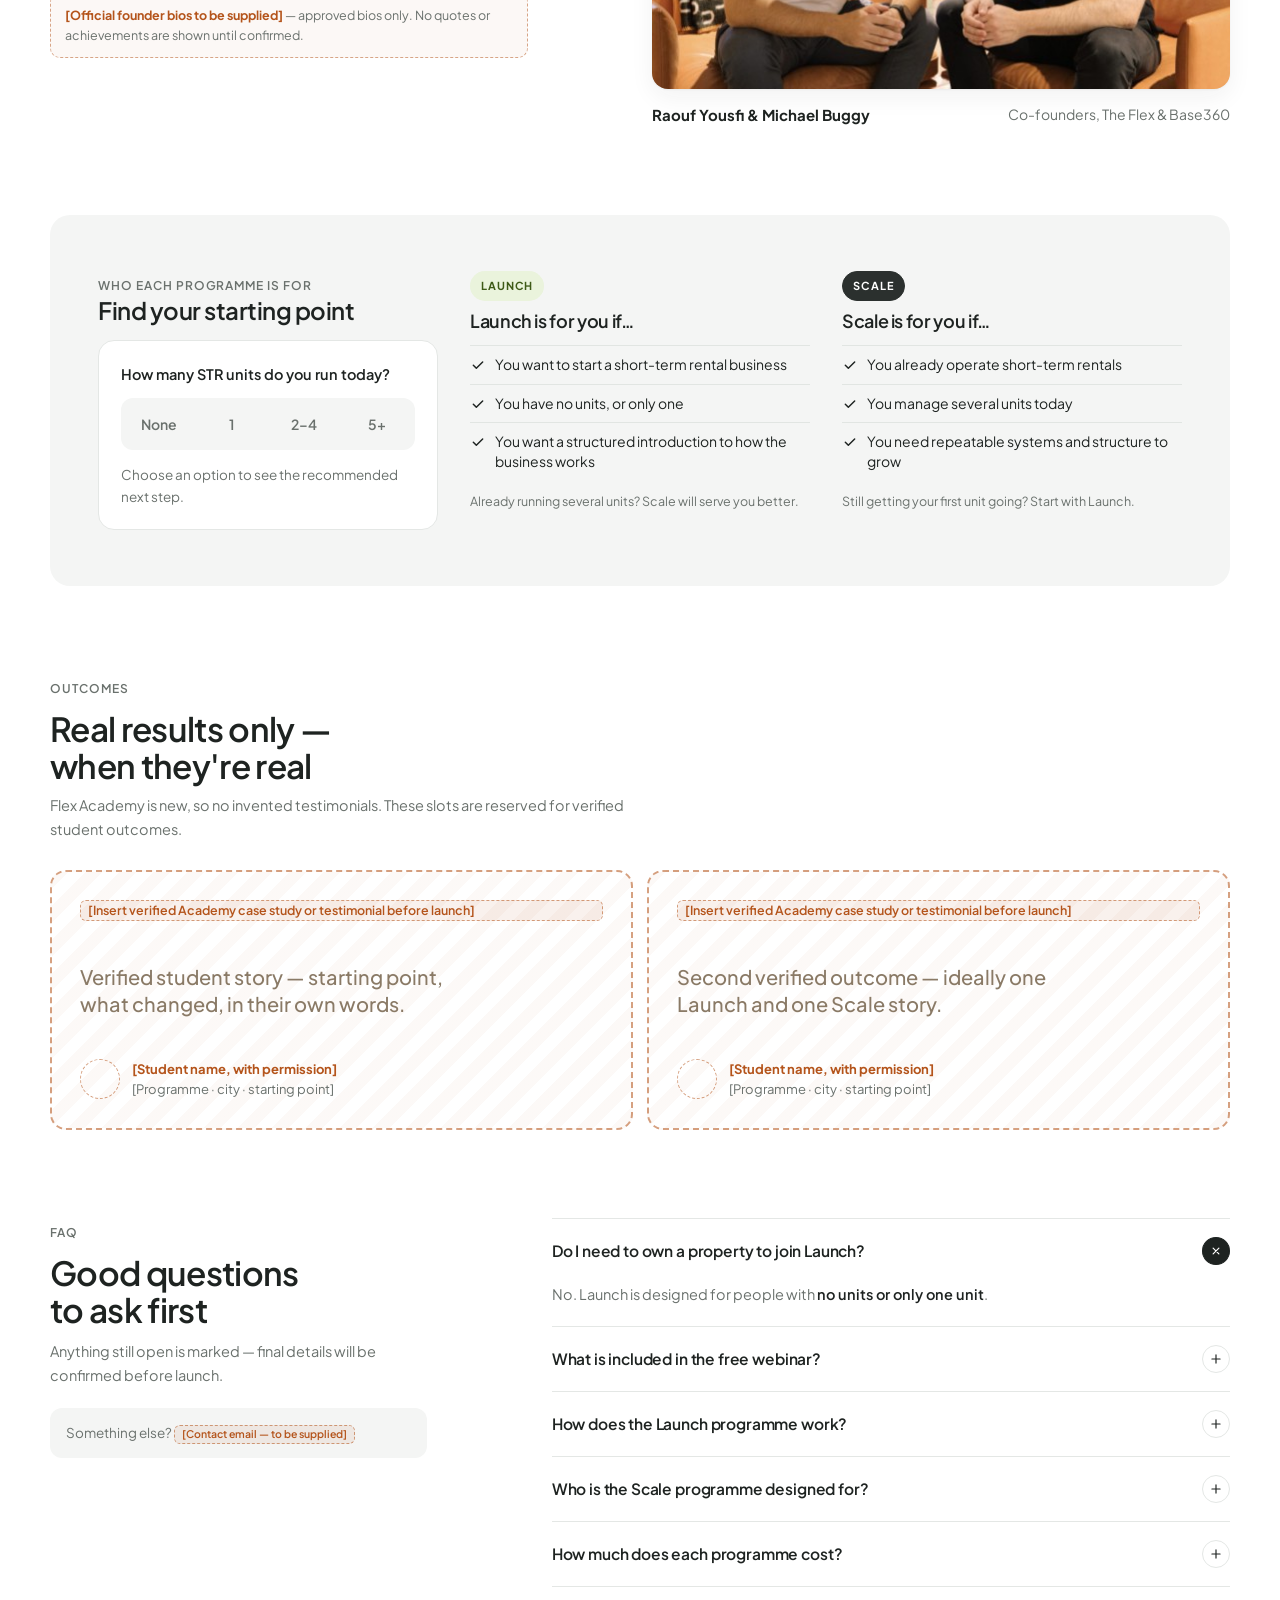
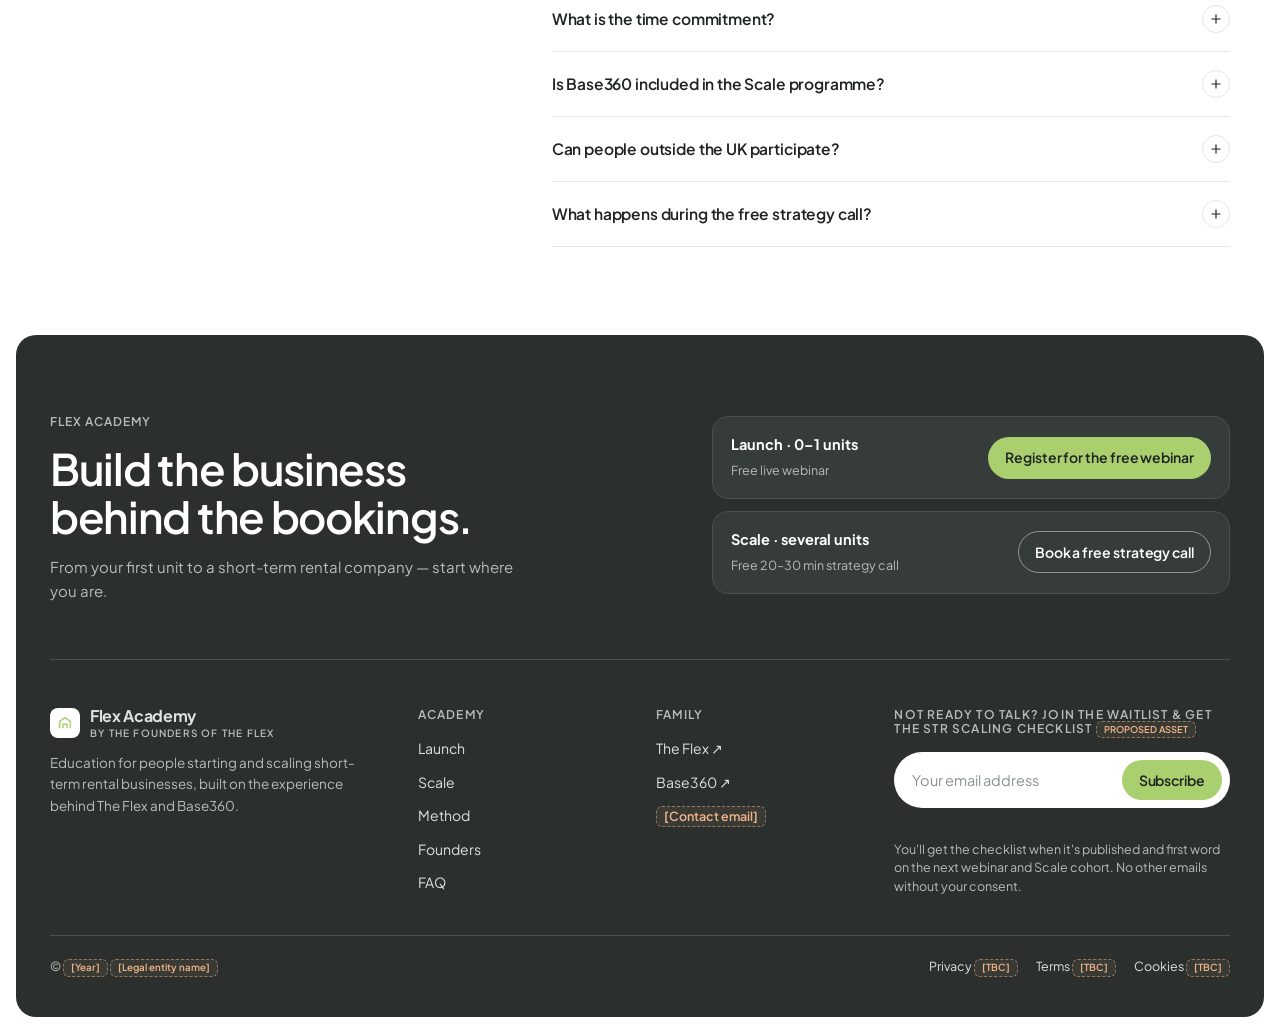
==== commit b67f800c: "Add founders photo and team photo; move terrace interior under the method copy Co-Authored-By: Claud" ====
--- a/flex-academy/index.html
+++ b/flex-academy/index.html
@@ -171,6 +171,8 @@
 .card.dark .tag-s{background:var(--forest-2);color:#fff}
 .card.dark .tag-l{background:var(--sage);color:var(--ink)}
 
+.method-photo .slot{aspect-ratio:5/3;border-radius:var(--r-lg)}
+
 /* ---------- Angled dark proof strip ---------- */
 .strip{padding:0 16px 88px}
 .strip-band{background:var(--forest);color:#fff;border-radius:var(--r-lg);padding:26px 44px;clip-path:polygon(0 0,100% 0,100% 100%,4% 100%,0 60%)}
@@ -262,7 +264,11 @@
 /* ---------- Founders + who it's for ---------- */
 .founders{display:grid;grid-template-columns:repeat(12,1fr);gap:32px 24px;align-items:center}
 .founders .copy{grid-column:1 / span 5}
-.founders .people{grid-column:7 / span 6;display:grid;grid-template-columns:1fr 1fr;gap:16px}
+.founders .people{grid-column:7 / span 6}
+.founders-photo .slot{aspect-ratio:579/401;border-radius:var(--r-lg);box-shadow:var(--shadow-1)}
+.founders-photo figcaption{margin-top:14px;display:flex;justify-content:space-between;gap:12px;flex-wrap:wrap;font-size:14px}
+.founders-photo figcaption b{font-size:15px}
+.founders-photo figcaption span{color:var(--muted)}
 .person{text-align:center}
 .person .circle{position:relative;left:auto;top:auto;transform:none;width:220px;height:220px;margin:0 auto}
 .person b{display:block;margin-top:14px;font-size:15px}
@@ -778,6 +784,10 @@
       <h2 class="h-section" id="method-title" style="margin-top:12px">Explore the path from your first unit to an operating company</h2>
       <p class="lede">Six stages the founders worked through building The Flex, then systemised in Base360. Launch covers the foundations; Scale builds the company on top.</p>
       <p class="micro" style="margin-top:14px;color:var(--muted)"><span class="ph">Proposed learning journey</span> Final syllabus to be confirmed.</p>
+      <figure class="method-photo" style="margin:28px 0 0">
+        <div class="slot" data-photo="method-apartment.jpg"><img alt="A furnished short-term rental living and dining room opening onto a terrace"><div class="fallback"></div><span class="slot-tag"><b>Photo slot</b> · <code>photos/method-apartment.jpg</code></span></div>
+        <figcaption class="micro" style="margin-top:8px;color:var(--muted)">The kind of unit the method is built around. <span class="ph">Stock image — replace with official The Flex photography</span></figcaption>
+      </figure>
     </div>
     <ol class="col-grid cards6">
       <li class="card dark"><span class="card-ic"><svg><use href="#i-search"/></svg></span><b>Find &amp; evaluate opportunities</b><span>Judge a unit, a market and a deal before you commit.</span><div class="tags"><span class="tag-l">Launch</span></div></li>
@@ -858,10 +868,10 @@
       <div class="dark-circle" aria-hidden="true">
         <span class="doodle" style="left:-30px;top:10px;width:56px;height:36px"><svg viewBox="0 0 70 40"><path d="M4 30c14-18 34-24 60-14"/><path d="m54 8 10 8-12 5"/></svg></span>
         <span class="doodle" style="right:-24px;bottom:30px;width:40px;height:40px"><svg viewBox="0 0 44 44"><path d="M22 4c1 10 8 17 18 18-10 1-17 8-18 18-1-10-8-17-18-18 10-1 17-8 18-18Z"/></svg></span>
-        <div class="circle slot" data-photo="scale-apartment.jpg">
-          <img alt="">
+        <div class="circle slot" data-photo="scale-team.jpg">
+          <img alt="A team of operators talking in an office">
           <div class="fallback"><svg viewBox="0 0 24 24" fill="none" stroke="currentColor" stroke-width="1.2" stroke-linecap="round" stroke-linejoin="round"><circle cx="12" cy="8.5" r="4"/><path d="M4 21c0-4.4 3.6-7.5 8-7.5s8 3.1 8 7.5"/></svg></div>
-          <span class="slot-tag"><b>Photo slot</b> · <code>photos/scale-apartment.jpg</code></span>
+          <span class="slot-tag"><b>Photo slot</b> · <code>photos/scale-team.jpg</code></span>
         </div>
       </div>
       <div class="dark-col">
@@ -937,16 +947,10 @@
       <div class="chain"><span>The Flex</span><i>→</i><span>Base360</span><i>→</i><span>Flex Academy</span></div>
       <div class="bio-ph"><b>[Official founder bios to be supplied]</b> — approved bios only. No quotes or achievements are shown until confirmed.</div>
     </div>
-    <div class="people">
-      <figure class="person" style="margin:0">
-        <div class="circle slot" data-photo="raouf-yousfi.jpg"><img alt="Raouf Yousfi"><div class="fallback"><svg viewBox="0 0 24 24" fill="none" stroke="currentColor" stroke-width="1.2"><circle cx="12" cy="8.5" r="4"/><path d="M4 21c0-4.4 3.6-7.5 8-7.5s8 3.1 8 7.5"/></svg></div><span class="slot-tag"><b>Official photo</b> · <code>photos/raouf-yousfi.jpg</code></span></div>
-        <figcaption><b>Raouf Yousfi</b><span>Co-founder, The Flex &amp; Base360</span></figcaption>
-      </figure>
-      <figure class="person" style="margin:0">
-        <div class="circle slot" data-photo="michael-buggy.jpg"><img alt="Michael Buggy"><div class="fallback"><svg viewBox="0 0 24 24" fill="none" stroke="currentColor" stroke-width="1.2"><circle cx="12" cy="8.5" r="4"/><path d="M4 21c0-4.4 3.6-7.5 8-7.5s8 3.1 8 7.5"/></svg></div><span class="slot-tag"><b>Official photo</b> · <code>photos/michael-buggy.jpg</code></span></div>
-        <figcaption><b>Michael Buggy</b><span>Co-founder, The Flex &amp; Base360</span></figcaption>
-      </figure>
-    </div>
+    <figure class="people founders-photo" style="margin:0">
+      <div class="slot" data-photo="founders.jpg"><img alt="Raouf Yousfi and Michael Buggy, co-founders of The Flex and Base360, seated together"><div class="fallback"><svg viewBox="0 0 24 24" fill="none" stroke="currentColor" stroke-width="1.2" style="width:30%;color:#AEB6B1"><circle cx="9" cy="8" r="3.5"/><path d="M2.5 20c0-3.6 2.9-6 6.5-6s6.5 2.4 6.5 6M16 5a3 3 0 0 1 0 6M18 14c2.2.6 3.5 2.4 3.5 5"/></svg></div><span class="slot-tag"><b>Official photo</b> · <code>photos/founders.jpg</code></span></div>
+      <figcaption><b>Raouf Yousfi &amp; Michael Buggy</b><span>Co-founders, The Flex &amp; Base360</span></figcaption>
+    </figure>
   </div>
 </section>
 
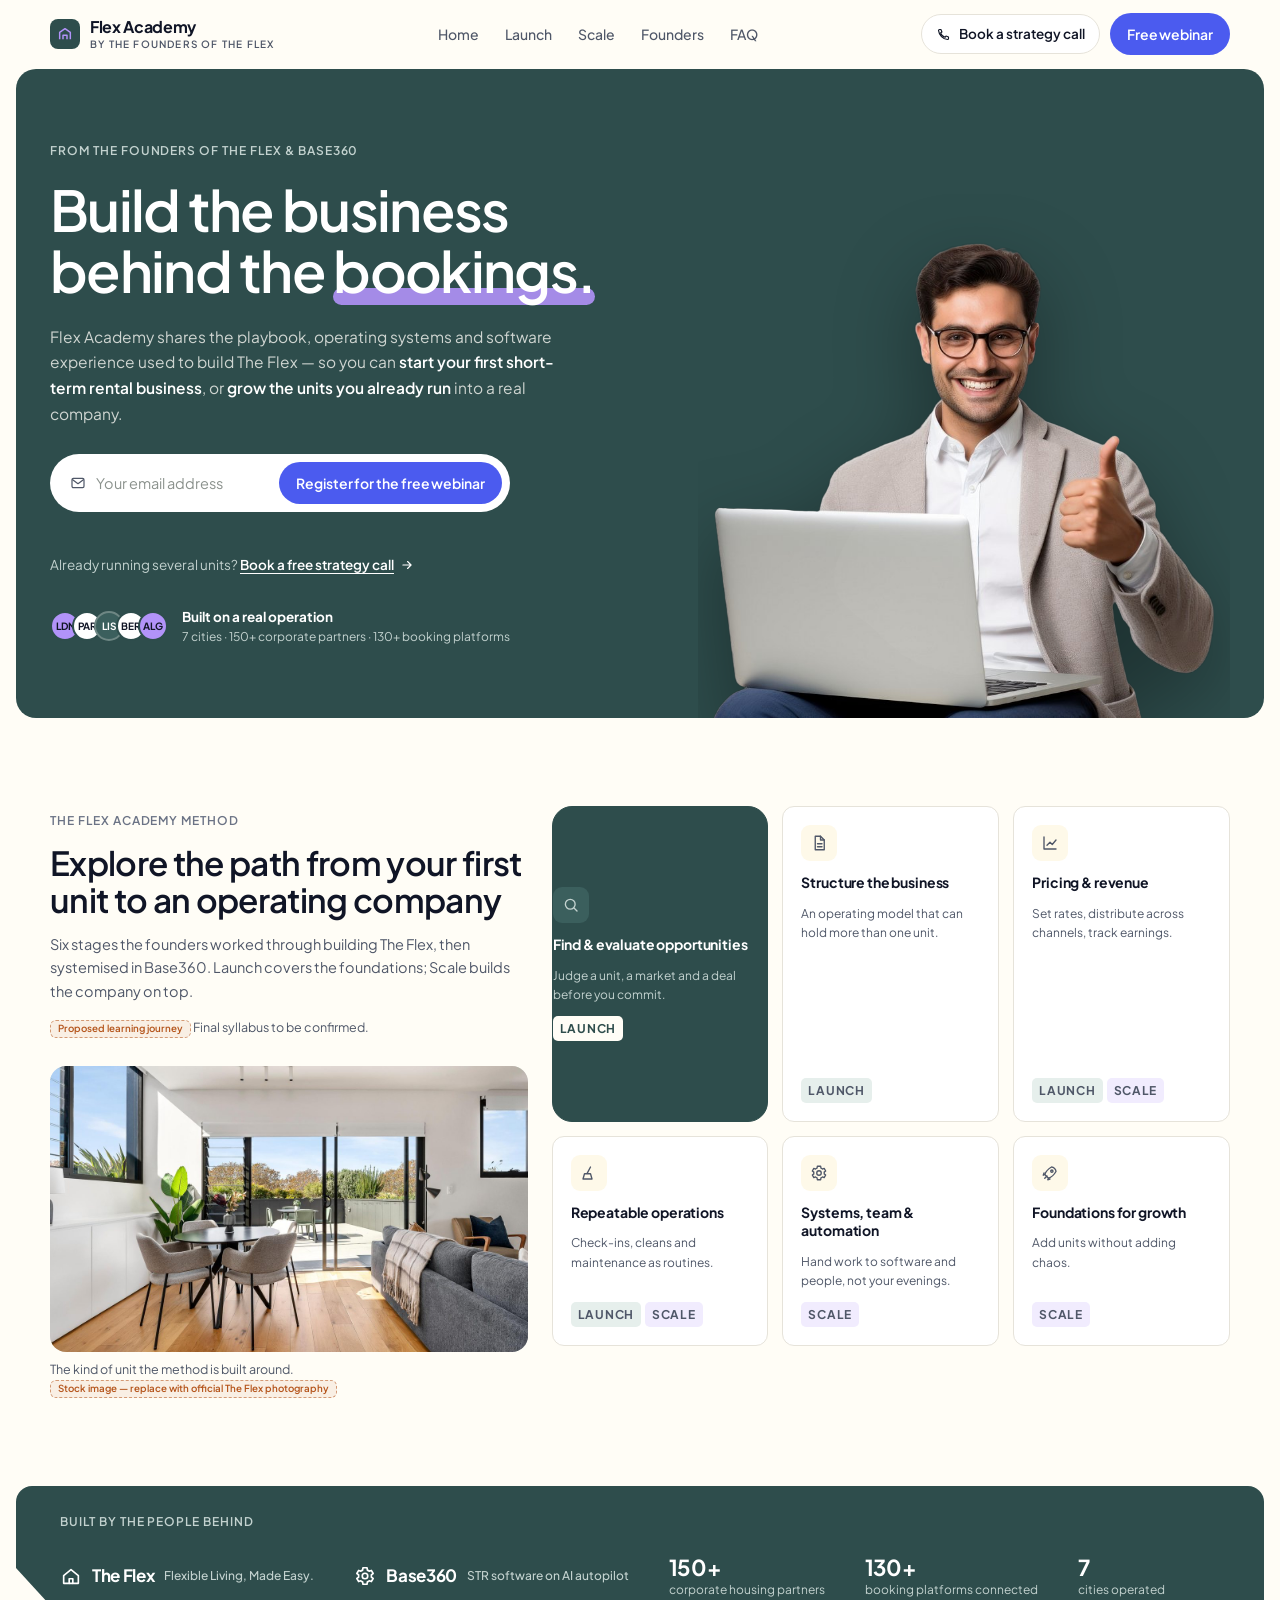
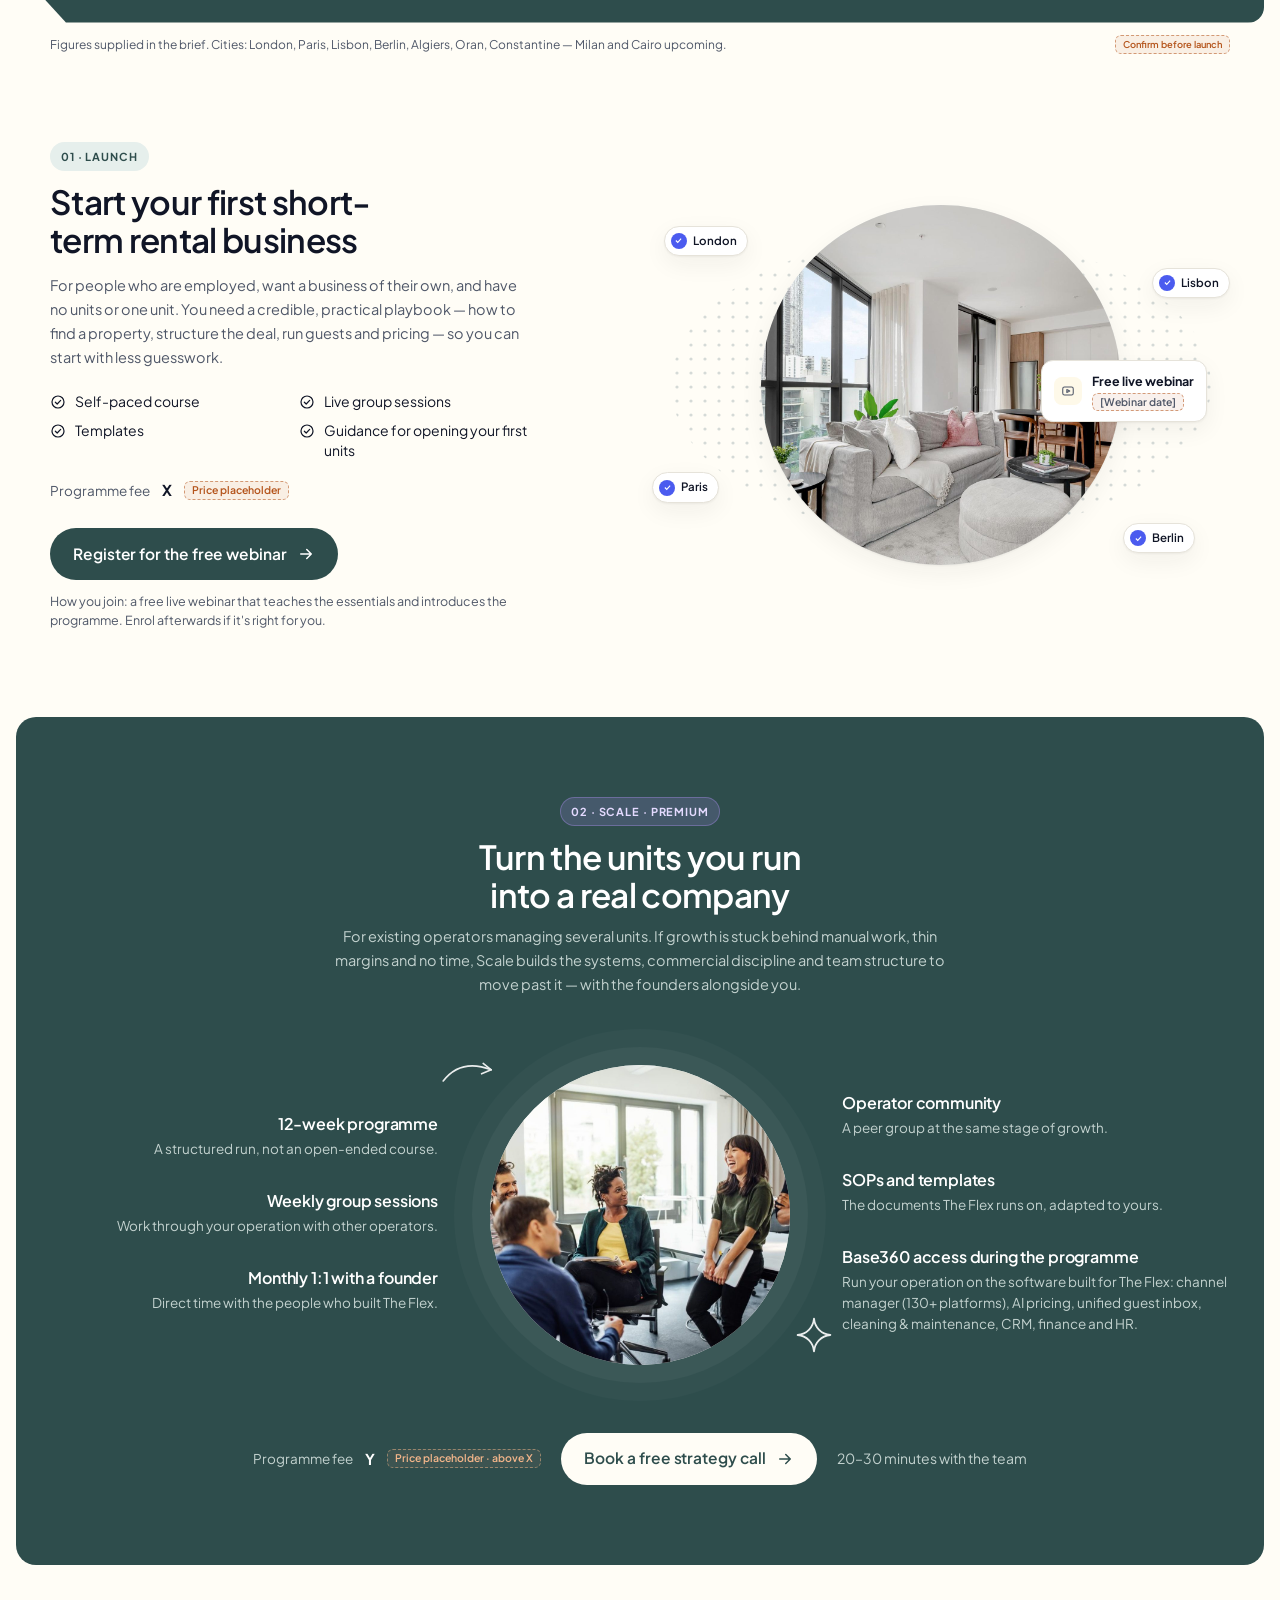
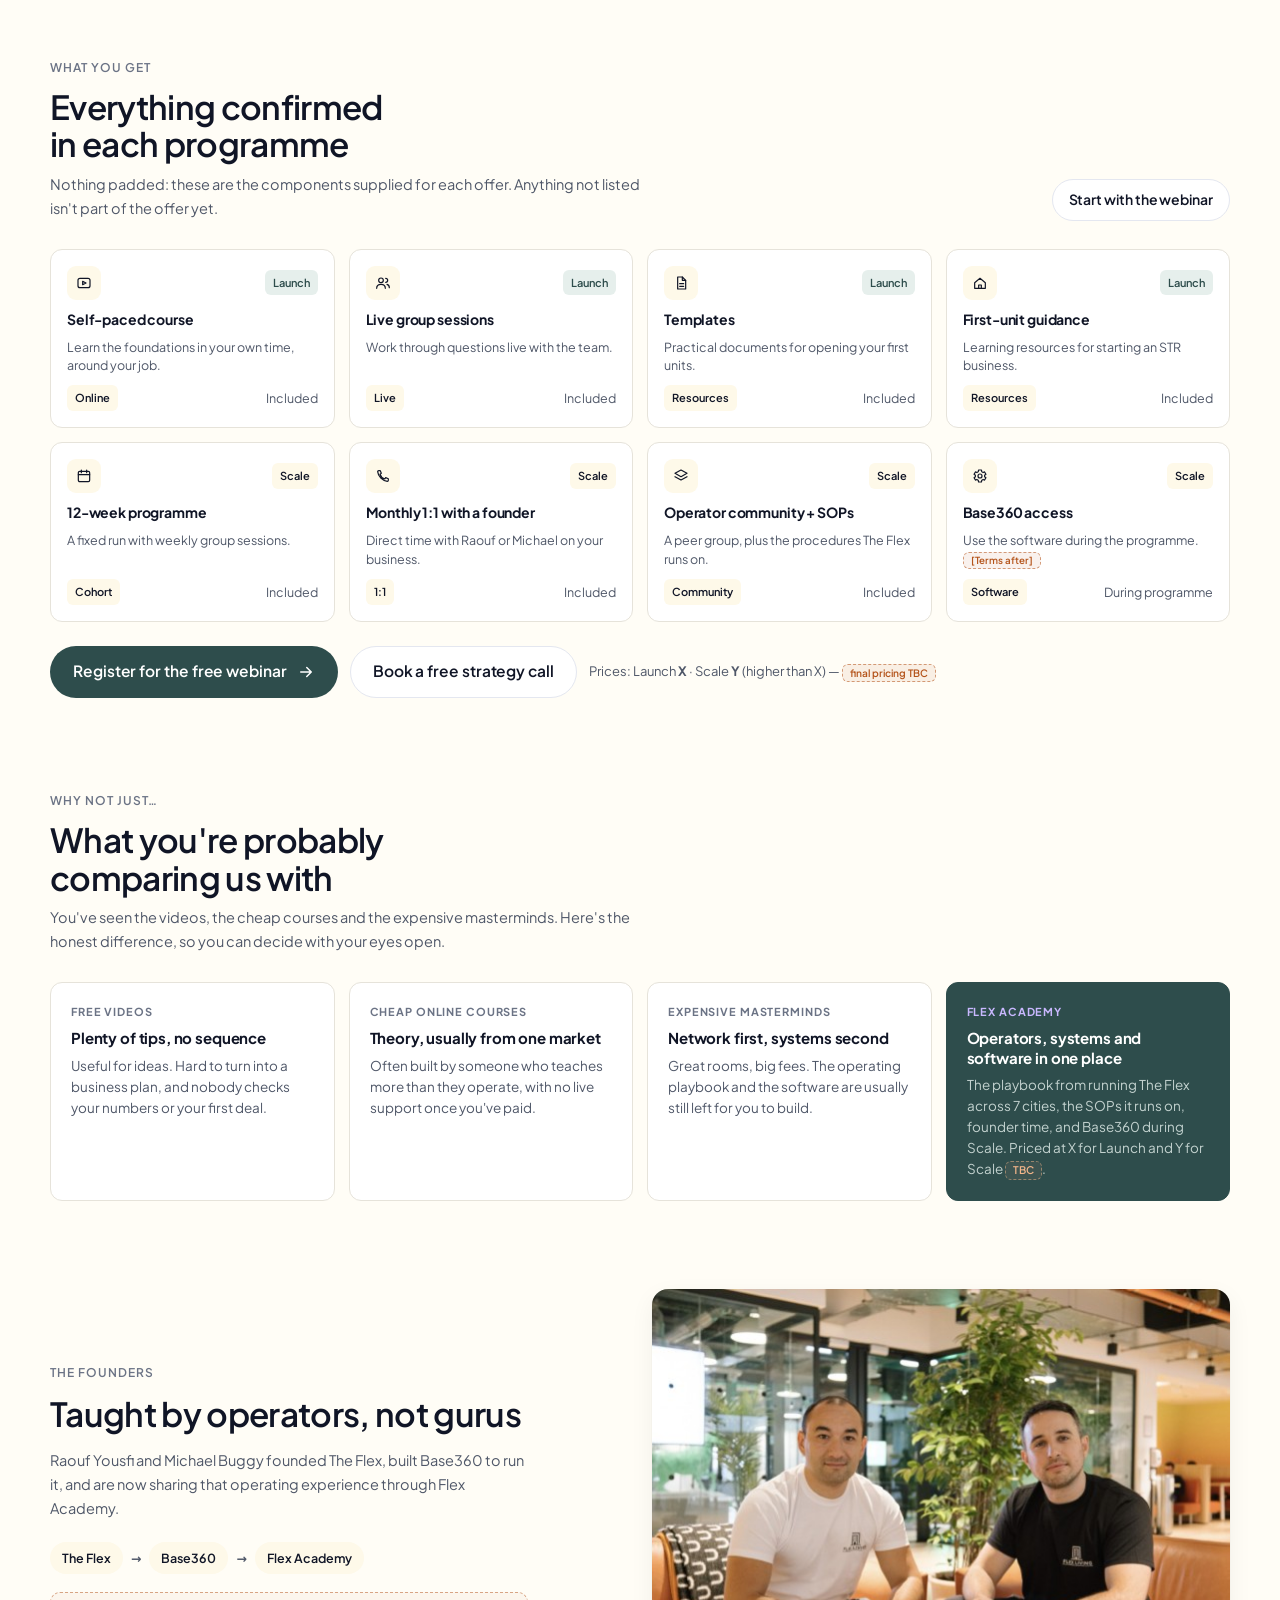
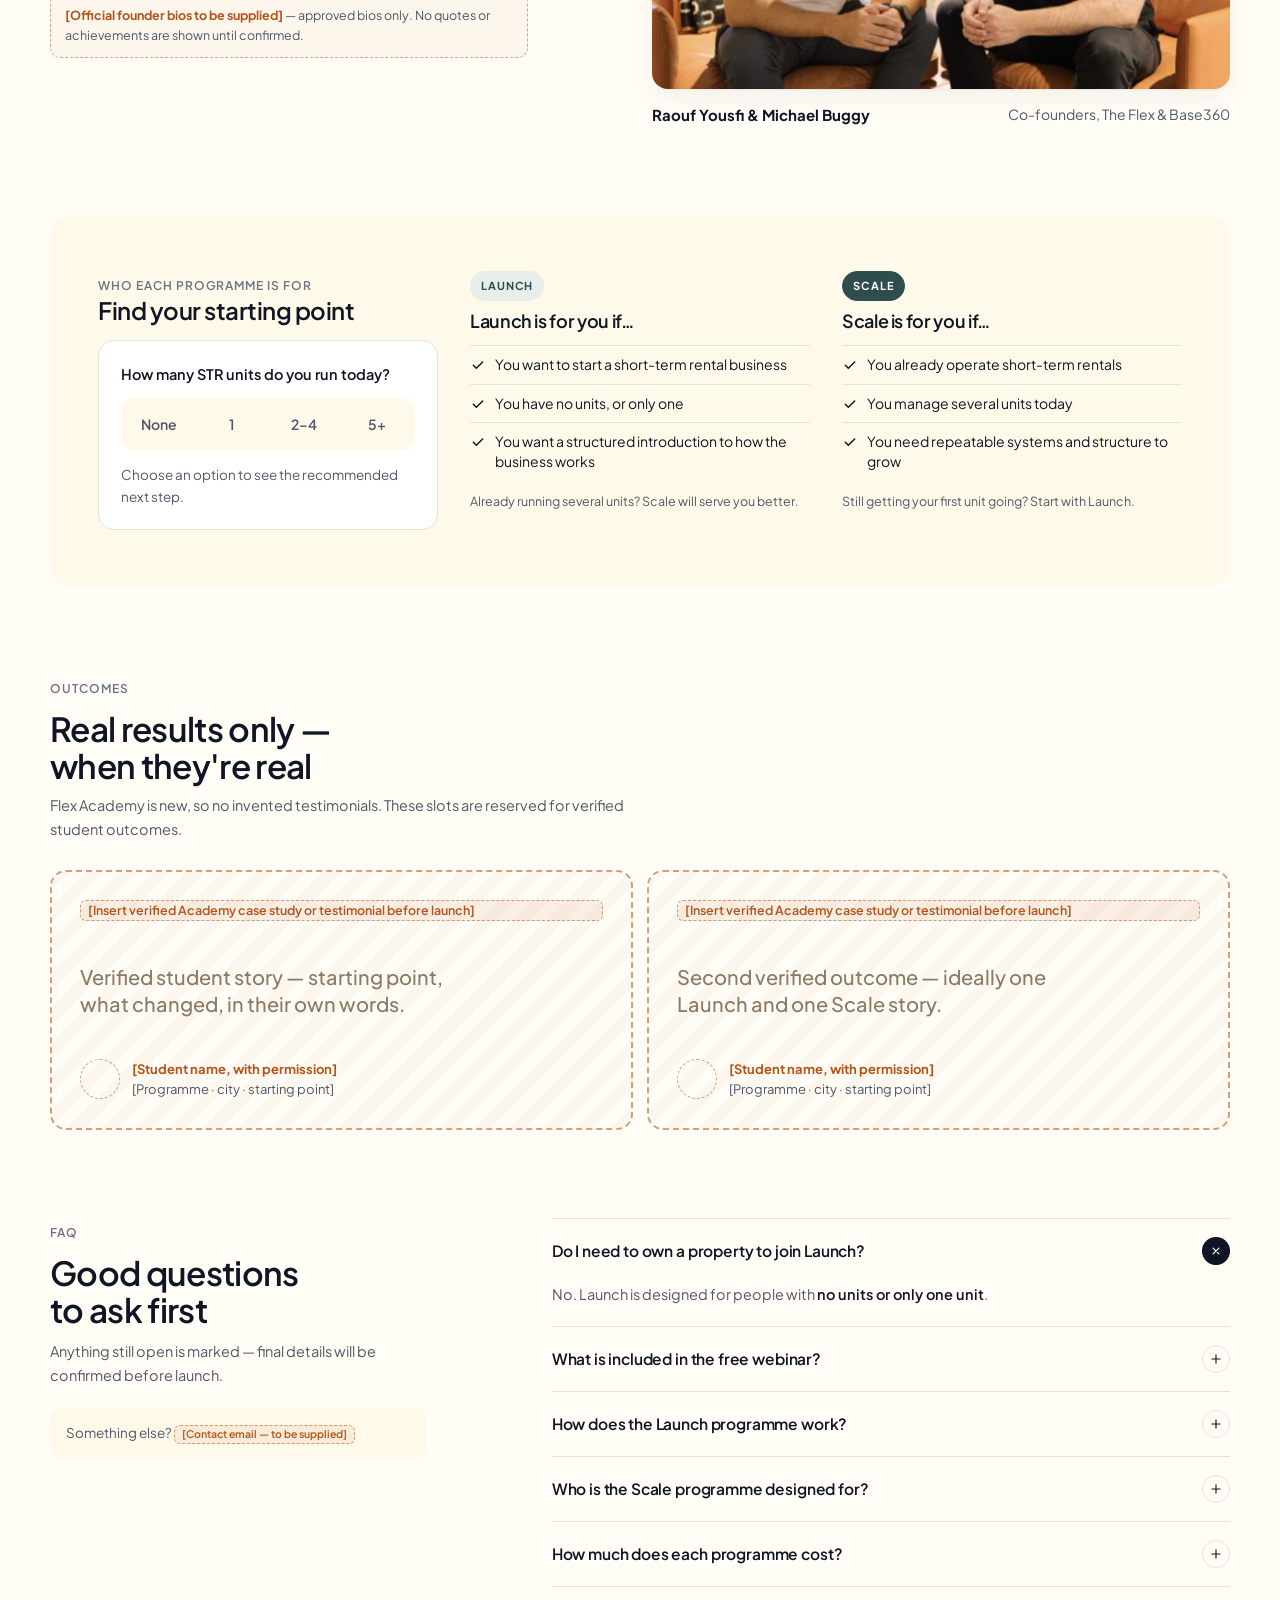
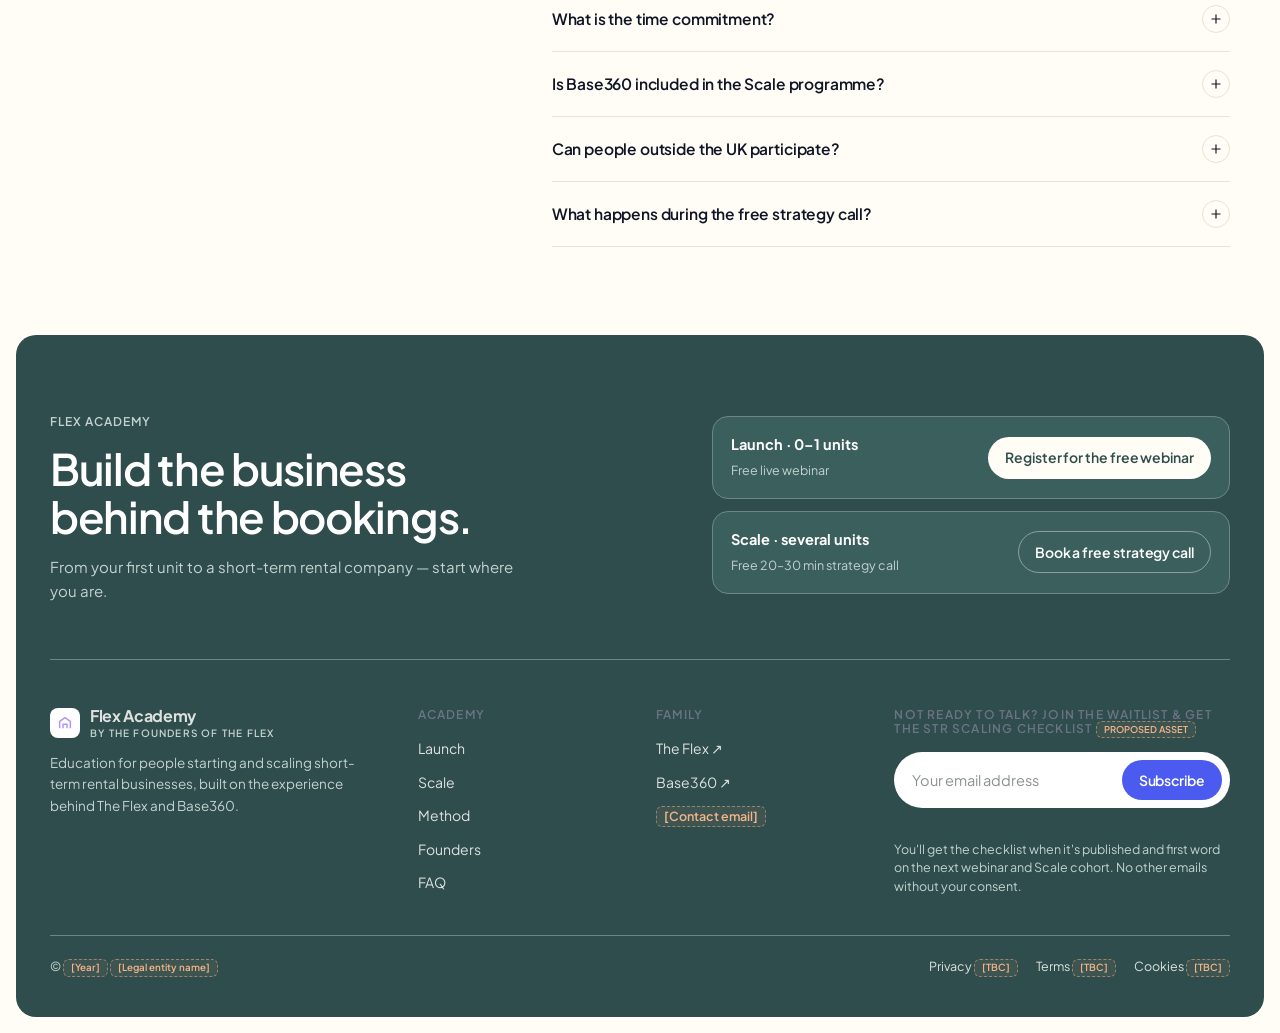
==== commit f1c900a2: "Apply design system v1.0 colour tokens (colour layer only) Teal/cream Flex zone and indigo/violet Ba" ====
--- a/flex-academy/index.html
+++ b/flex-academy/index.html
@@ -13,24 +13,49 @@
    values could not be verified: every value is PROPOSED.
    ========================================================= */
 :root{
-  --ink:#1E2321;            /* darkest text */
-  --forest:#2B302E;         /* charcoal panels (hero, strip, dark section, footer) */
-  --forest-2:#363C39;       /* raised surface on charcoal */
-  --forest-3:#4A514D;       /* hairlines on charcoal */
-  --sage:#A9CF6E;           /* green accent: Launch / primary action */
-  --sage-press:#9BC25F;
-  --sage-soft:#EAF3DC;
-  --brass:#D8DFDA;          /* Scale accent on dark (pale) */
-  --paper:#FFFFFF;          /* page */
-  --sand:#F4F5F4;           /* alt surface */
-  --white:#FFFFFF;
-  --line:#E4E7E5;
-  --muted:#6A716D;          /* 5.1:1 on white */
-  --muted-dark:#B6BDB9;     /* 7.4:1 on charcoal */
-  --error:#B0271C;
-  --success:#2E6A45;
-  --focus:#5E8E2B;
+  /* =====================================================================
+     COLOUR TOKENS — Flex Academy design system v1.0 (colour layer only).
+     Flex zone: cream paper + deep teal. Base360 zone: lavender + indigo/violet.
+     Type, radius, spacing and elevation tokens below are unchanged.
+     ===================================================================== */
+  /* Flex zone — sampled from The Flex */
+  --teal-900:#1F3534; --teal-800:#2E4D4C; --teal-700:#3B5F5D; --teal-600:#506965; --teal-500:#6E8784; --teal-100:#E6EFEC;
+  --cream-50:#FFFDF6; --cream-100:#FEF9E9; --cream-200:#F4ECD6;
+  /* Base360 zone — sampled from Base360 */
+  --indigo-400:#5F70FE; --indigo-500:#4B5BEF; --indigo-600:#4950E0; --indigo-700:#3D58E8; --indigo-50:#EDECFF;
+  --violet-500:#8D5FF6; --violet-400:#B293F9; --violet-700:#6D45D9; --violet-50:#F1ECFE;
+  --lav-50:#F5F6FC; --lav-100:#EEF0FA; --lav-200:#E0D7F9; --mist-100:#F7F9FC;
+  /* Neutrals */
+  --ink-900:#101526; --ink-700:#2B3040; --ink-500:#4F5768; --ink-400:#6B7385;
+  --line:#E6E3DA; --line-cool:#E4E7F0; --white:#FFFFFF;
+  /* Status */
+  --st-urgent-fg:#A83A64; --st-urgent-bg:#FBE8EF; --st-pending-fg:#7A5A26; --st-pending-bg:#FBF1DD;
+  --st-info-fg:#3D5CBE; --st-info-bg:#E7ECFC; --st-done-fg:#2F7A4F; --st-done-bg:#E3F2E8;
+  --error:#B42318; --focus:#4B5BEF;
+  /* Gradients (available to the design; not applied in the colour-only pass) */
+  --grad-display:linear-gradient(90deg,#995CF5 0%,#C274F7 55%,#D151EF 100%);
+  --grad-tab:linear-gradient(90deg,#B070FB 0%,#D077F3 100%);
+  --grad-wash:linear-gradient(180deg,var(--lav-50) 0%,var(--lav-100) 55%,var(--lav-200) 100%);
+  --grad-wash-corner:radial-gradient(120% 90% at 100% 100%,#EBD6F6 0%,rgba(235,214,246,0) 60%),var(--grad-wash);
+  --grad-line:linear-gradient(180deg,rgba(141,95,246,0) 0%,#8D5FF6 18%,#8D5FF6 82%,rgba(141,95,246,0) 100%);
+
+  /* Legacy aliases — every existing class picks up the new palette */
+  --ink:var(--ink-900);
+  --forest:var(--teal-800);
+  --forest-2:var(--teal-700);
+  --forest-3:var(--teal-500);
+  --sage:var(--indigo-500);
+  --sage-press:var(--indigo-600);
+  --sage-soft:var(--indigo-50);
+  --brass:var(--violet-400);
+  --paper:var(--cream-50);
+  --sand:var(--cream-100);
+  --muted:var(--ink-500);
+  --muted-dark:#C3D2CF;        /* 5.9:1 on teal-800 */
+  --success:var(--st-done-fg);
   --placeholder:#B4541B;
+
+  /* Unchanged non-colour tokens */
   --f-sans:"Plus Jakarta Sans",ui-sans-serif,system-ui,-apple-system,"Segoe UI",sans-serif;
   --f-serif:var(--f-sans);
   --r-sm:8px; --r-md:12px; --r-lg:16px; --r-xl:20px; --r-pill:999px;
@@ -652,6 +677,81 @@
   .ticket-bottom .btn,.cal-menu{width:100%}
   .cal-options{left:0;right:0;min-width:0}
 }
+
+/* =====================================================================
+   COLOUR OVERRIDES — design system v1.0, colour layer only.
+   Shapes, sizes, spacing and type are deliberately left as they were.
+   ===================================================================== */
+body{background:var(--cream-50)}
+.site-header{background:rgba(255,253,246,.92)}
+.hero,section.dark,.final,.strip-band{background:var(--teal-800)}
+.dialog-aside.is-launch{background:linear-gradient(180deg,var(--teal-800),var(--teal-900))}
+.sticky-cta{background:rgba(31,53,52,.95)}
+
+/* Buttons: same pill, new roles */
+.btn-launch{background:var(--indigo-500);color:#fff}
+.btn-launch:hover,.btn-launch.is-pressed{background:var(--indigo-600)}
+.btn-launch:active{background:var(--indigo-700)}
+.btn-launch.is-pressed{box-shadow:0 0 0 4px rgba(95,112,254,.22)}
+.btn-launch .spinner{border-color:rgba(255,255,255,.3);border-top-color:#fff}
+.btn-ink{background:var(--teal-800);color:#fff}
+.btn-ink:hover{background:var(--teal-900)}
+.btn-outline{background:#fff;color:var(--ink-900);border-color:var(--line-cool)}
+.btn-outline:hover{border-color:var(--ink-900)}
+.btn-scale{color:#fff;border-color:rgba(255,255,255,.4)}
+.btn-scale:hover,.btn-scale.is-pressed{border-color:var(--violet-400);color:#fff;background:rgba(178,147,249,.12)}
+.btn-scale.is-pressed{box-shadow:0 0 0 4px rgba(178,147,249,.25)}
+.btn-scale-solid{background:#fff;color:var(--teal-800)}
+.btn-scale-solid:hover{background:var(--cream-100)}
+.on-dark .btn-launch{background:var(--cream-50);color:var(--teal-800)}
+.on-dark .btn-launch:hover{background:#fff}
+.on-dark .btn-launch .spinner{border-color:rgba(46,77,76,.3);border-top-color:var(--teal-800)}
+.on-dark .pill-form .btn-launch{background:var(--indigo-500);color:#fff}
+.on-dark .pill-form .btn-launch:hover{background:var(--indigo-600)}
+
+/* Text colours */
+.lede{color:var(--ink-500)}
+.on-dark .lede{color:var(--muted-dark)}
+.eyebrow,.alt-k,.footer h4{color:var(--ink-400)}
+.on-dark .eyebrow,.hero-kicker,.strip-title{color:var(--muted-dark)}
+
+/* Highlight underline: shape kept, recoloured (gradient-text treatment held back) */
+.uline::after{background:var(--violet-400);opacity:1}
+.on-dark .uline::after{background:var(--violet-400);opacity:.9}
+
+/* Badges, tags, chips */
+.badge-launch{background:var(--teal-100);color:var(--teal-800)}
+.badge-scale{background:rgba(178,147,249,.18);color:#E4DAFF;border-color:rgba(178,147,249,.35)}
+.tag-l{background:var(--teal-100);color:var(--teal-800)}
+.tag-s{background:var(--violet-50);color:var(--violet-700)}
+.card.dark .tag-l{background:var(--cream-50);color:var(--teal-800)}
+.card.dark .tag-s{background:rgba(178,147,249,.2);color:#E4DAFF}
+.chip.g{background:var(--teal-100);color:var(--teal-800)}
+
+/* Cards */
+.card,.item,.alt{border-color:var(--line)}
+.card:hover,.item:hover{border-color:#D6D0BF}
+
+/* Accents that sat on charcoal with the old green — re-pointed for teal */
+.alt.dark .alt-k{color:#C9B8FF}
+.on-dark .checks svg{color:var(--violet-400)}
+.hero-proof .stack i.g{background:var(--violet-400);color:var(--ink-900)}
+.cl-success .tick{background:var(--cream-50);color:var(--teal-800)}
+.pin i{background:var(--indigo-500);color:#fff}
+.pill-form:focus-within{border-color:var(--violet-400)}
+.confirm-badge{background:var(--indigo-500);color:#fff}
+.stepper li.done i{background:var(--indigo-500);color:#fff}
+.loading-row .ok{background:var(--indigo-500);color:#fff}
+.dialog-aside.is-launch .door-label{color:#C9B8FF}
+.aside-list svg{color:var(--violet-400)}
+.input:focus,.select:focus{border-color:var(--indigo-500);box-shadow:0 0 0 4px rgba(75,91,239,.18)}
+.field.is-valid .input{border-color:var(--st-done-fg)}
+.cal-grid button.avail:hover{background:var(--indigo-500);color:#fff}
+.cal-legend i{background:var(--indigo-50)}
+
+/* Focus */
+:focus-visible{outline:3px solid var(--focus)}
+.seg input:focus-visible + label,.chips input:focus-visible + label,.bands input:focus-visible + label{outline-color:var(--focus)}
 </style>
 </head>
 <body>
@@ -684,7 +784,7 @@
   <symbol id="i-users" viewBox="0 0 24 24" fill="none" stroke="currentColor" stroke-width="1.8" stroke-linecap="round" stroke-linejoin="round"><circle cx="9" cy="8" r="3.5"/><path d="M2.5 20c0-3.6 2.9-6 6.5-6s6.5 2.4 6.5 6M16 5a3 3 0 0 1 0 6M18 14c2.2.6 3.5 2.4 3.5 5"/></symbol>
   <symbol id="i-cog" viewBox="0 0 24 24" fill="none" stroke="currentColor" stroke-width="1.8" stroke-linecap="round" stroke-linejoin="round"><circle cx="12" cy="12" r="3"/><path d="M19 12a7 7 0 0 0-.1-1.2l2-1.5-2-3.4-2.3.9a7 7 0 0 0-2-1.2L14.2 3H9.8l-.4 2.6a7 7 0 0 0-2 1.2l-2.3-.9-2 3.4 2 1.5A7 7 0 0 0 5 12c0 .4 0 .8.1 1.2l-2 1.5 2 3.4 2.3-.9a7 7 0 0 0 2 1.2l.4 2.6h4.4l.4-2.6a7 7 0 0 0 2-1.2l2.3.9 2-3.4-2-1.5c.1-.4.1-.8.1-1.2Z"/></symbol>
   <symbol id="i-rocket" viewBox="0 0 24 24" fill="none" stroke="currentColor" stroke-width="1.8" stroke-linecap="round" stroke-linejoin="round"><path d="M14 4c3 0 6 3 6 6-3 5-7 8-10 9l-5-5c1-3 4-7 9-10Z"/><circle cx="14.5" cy="9.5" r="1.5"/><path d="M8 16l-3 3M5 14l-2 1 1-3M10 19l-1 2 3-1"/></symbol>
-  <symbol id="i-mark" viewBox="0 0 24 24" fill="none"><path d="M4 20V9.5L12 4l8 5.5V20" stroke="#A9CF6E" stroke-width="2.2" stroke-linejoin="round"/><path d="M9 20v-6h6v6" stroke="#A9CF6E" stroke-width="2.2" stroke-linejoin="round"/></symbol>
+  <symbol id="i-mark" viewBox="0 0 24 24" fill="none"><path d="M4 20V9.5L12 4l8 5.5V20" stroke="#B293F9" stroke-width="2.2" stroke-linejoin="round"/><path d="M9 20v-6h6v6" stroke="#B293F9" stroke-width="2.2" stroke-linejoin="round"/></symbol>
 </svg>
 
 <!-- ======================= NAVIGATION ======================= -->
@@ -841,10 +941,10 @@
         <div class="fallback"><svg viewBox="0 0 24 24" fill="none" stroke="currentColor" stroke-width="1.2" stroke-linecap="round" stroke-linejoin="round"><path d="M3 20V9l9-6 9 6v11"/><path d="M8 20v-7h8v7M3 20h18"/></svg></div>
         <span class="slot-tag"><b>Photo slot</b> · <code>photos/launch-apartment.jpg</code></span>
       </div>
-      <span class="pin p1"><i><svg viewBox="0 0 24 24" fill="none" stroke="#1E2321" stroke-width="3"><path d="m5 12 5 5L19 7"/></svg></i>London</span>
-      <span class="pin p2"><i><svg viewBox="0 0 24 24" fill="none" stroke="#1E2321" stroke-width="3"><path d="m5 12 5 5L19 7"/></svg></i>Lisbon</span>
-      <span class="pin p3"><i><svg viewBox="0 0 24 24" fill="none" stroke="#1E2321" stroke-width="3"><path d="m5 12 5 5L19 7"/></svg></i>Paris</span>
-      <span class="pin p4"><i><svg viewBox="0 0 24 24" fill="none" stroke="#1E2321" stroke-width="3"><path d="m5 12 5 5L19 7"/></svg></i>Berlin</span>
+      <span class="pin p1"><i><svg viewBox="0 0 24 24" fill="none" stroke="currentColor" stroke-width="3"><path d="m5 12 5 5L19 7"/></svg></i>London</span>
+      <span class="pin p2"><i><svg viewBox="0 0 24 24" fill="none" stroke="currentColor" stroke-width="3"><path d="m5 12 5 5L19 7"/></svg></i>Lisbon</span>
+      <span class="pin p3"><i><svg viewBox="0 0 24 24" fill="none" stroke="currentColor" stroke-width="3"><path d="m5 12 5 5L19 7"/></svg></i>Paris</span>
+      <span class="pin p4"><i><svg viewBox="0 0 24 24" fill="none" stroke="currentColor" stroke-width="3"><path d="m5 12 5 5L19 7"/></svg></i>Berlin</span>
       <div class="mini" style="right:4%;top:44%"><span class="ic"><svg><use href="#i-play"/></svg></span><div><b>Free live webinar</b><span class="ph" style="font-size:10.5px">[Webinar date]</span></div></div>
     </div>
   </div>
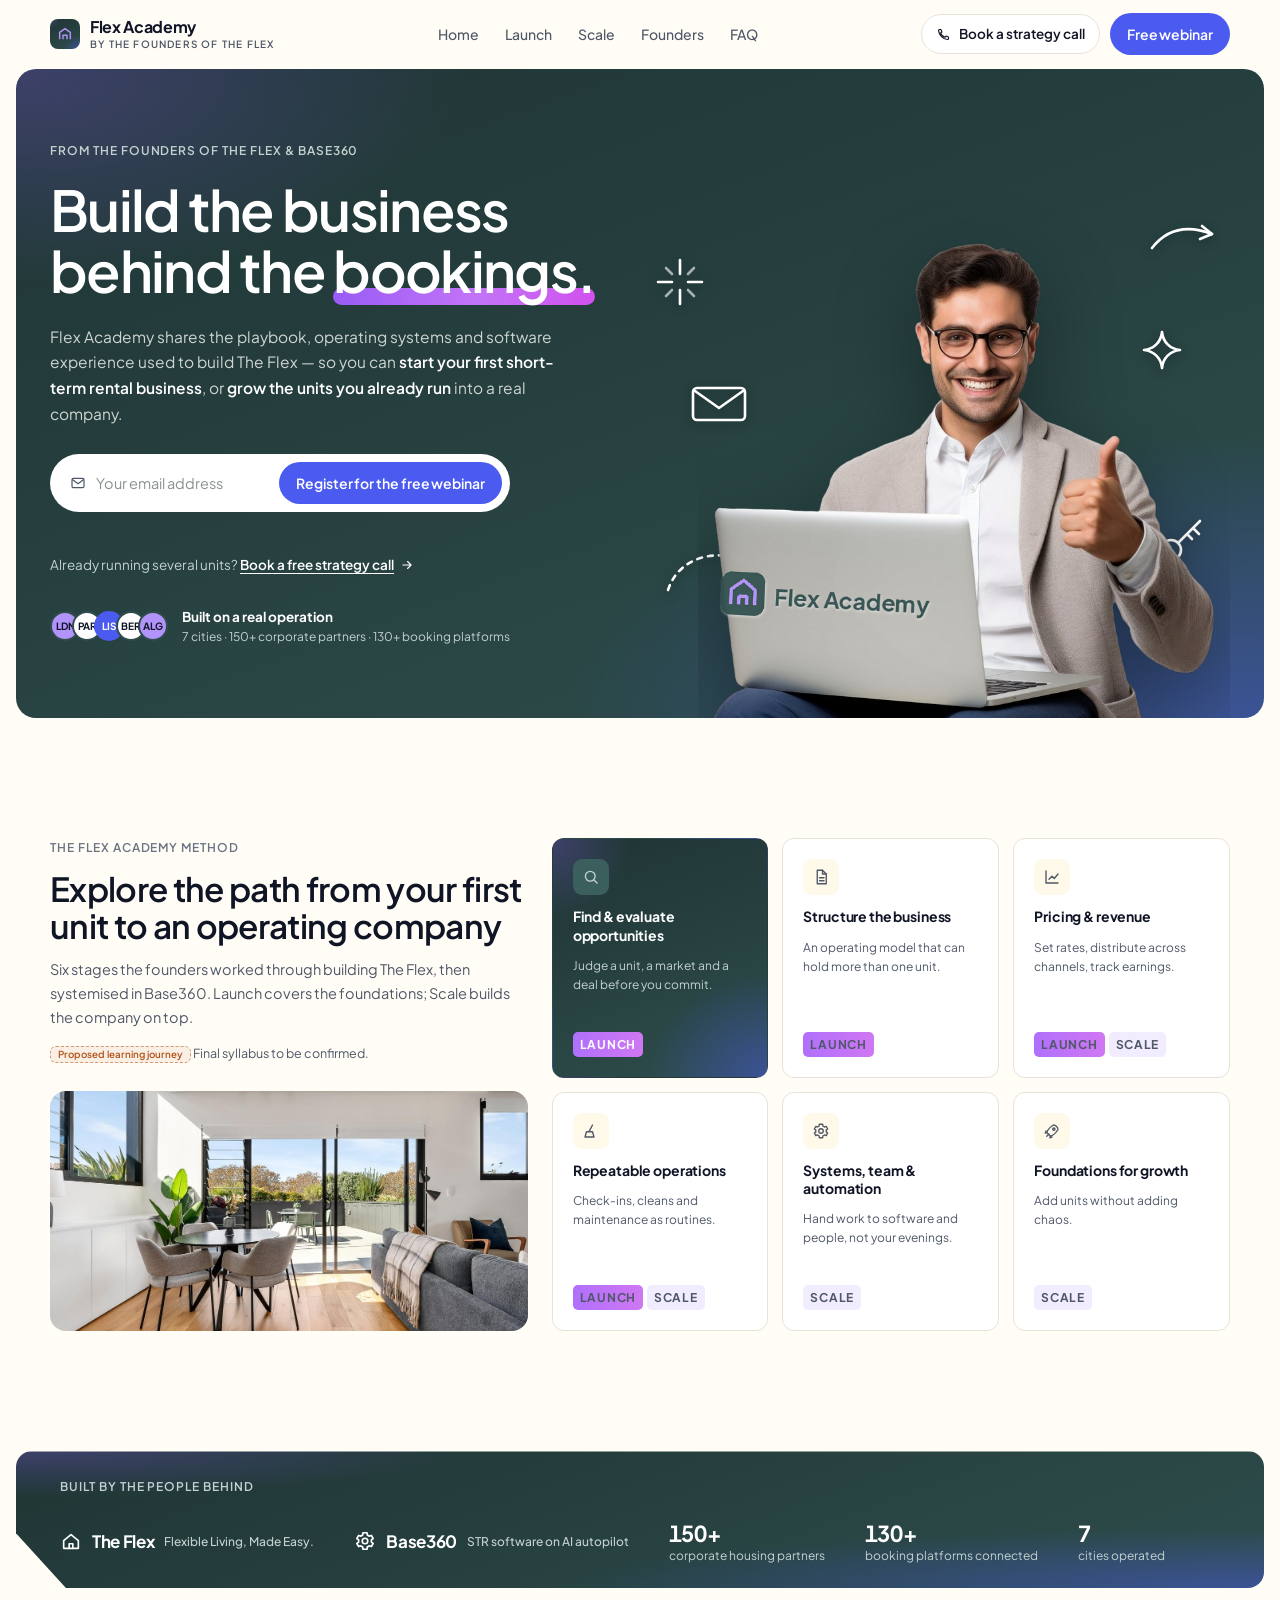
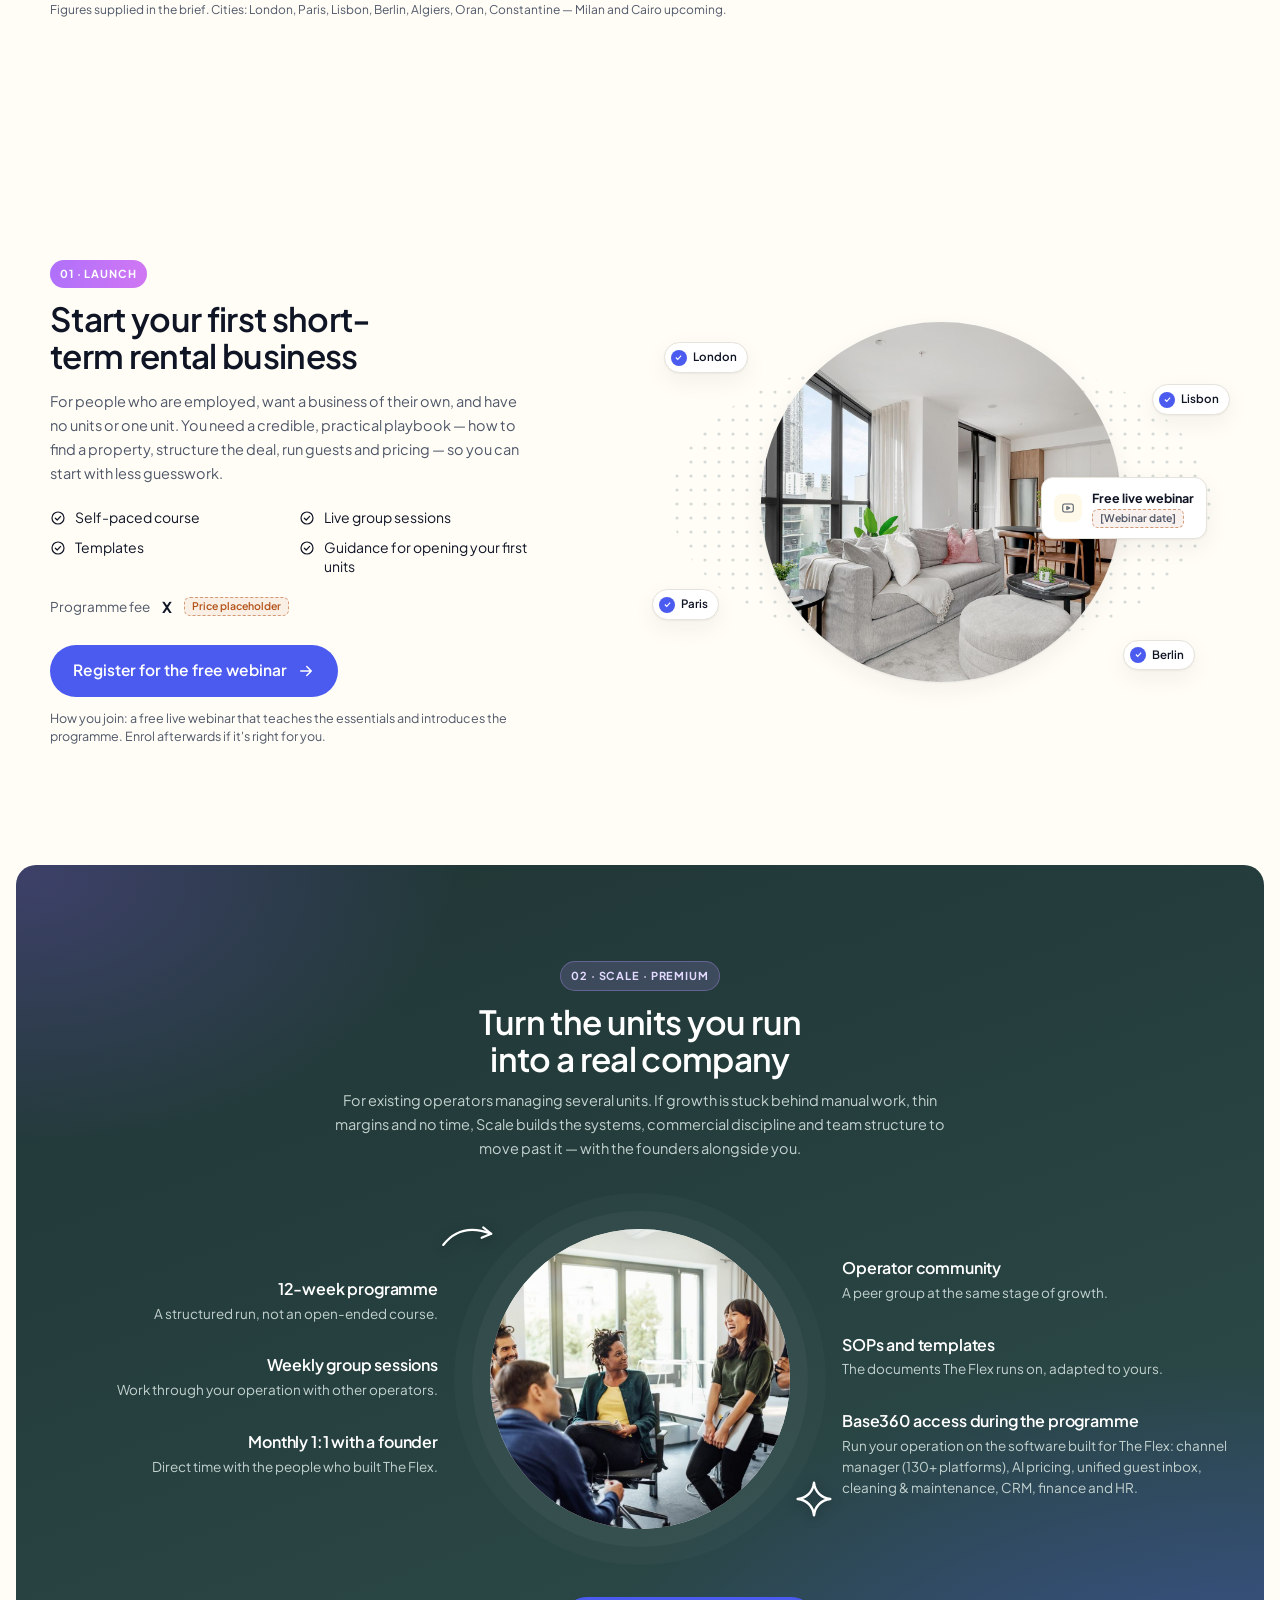
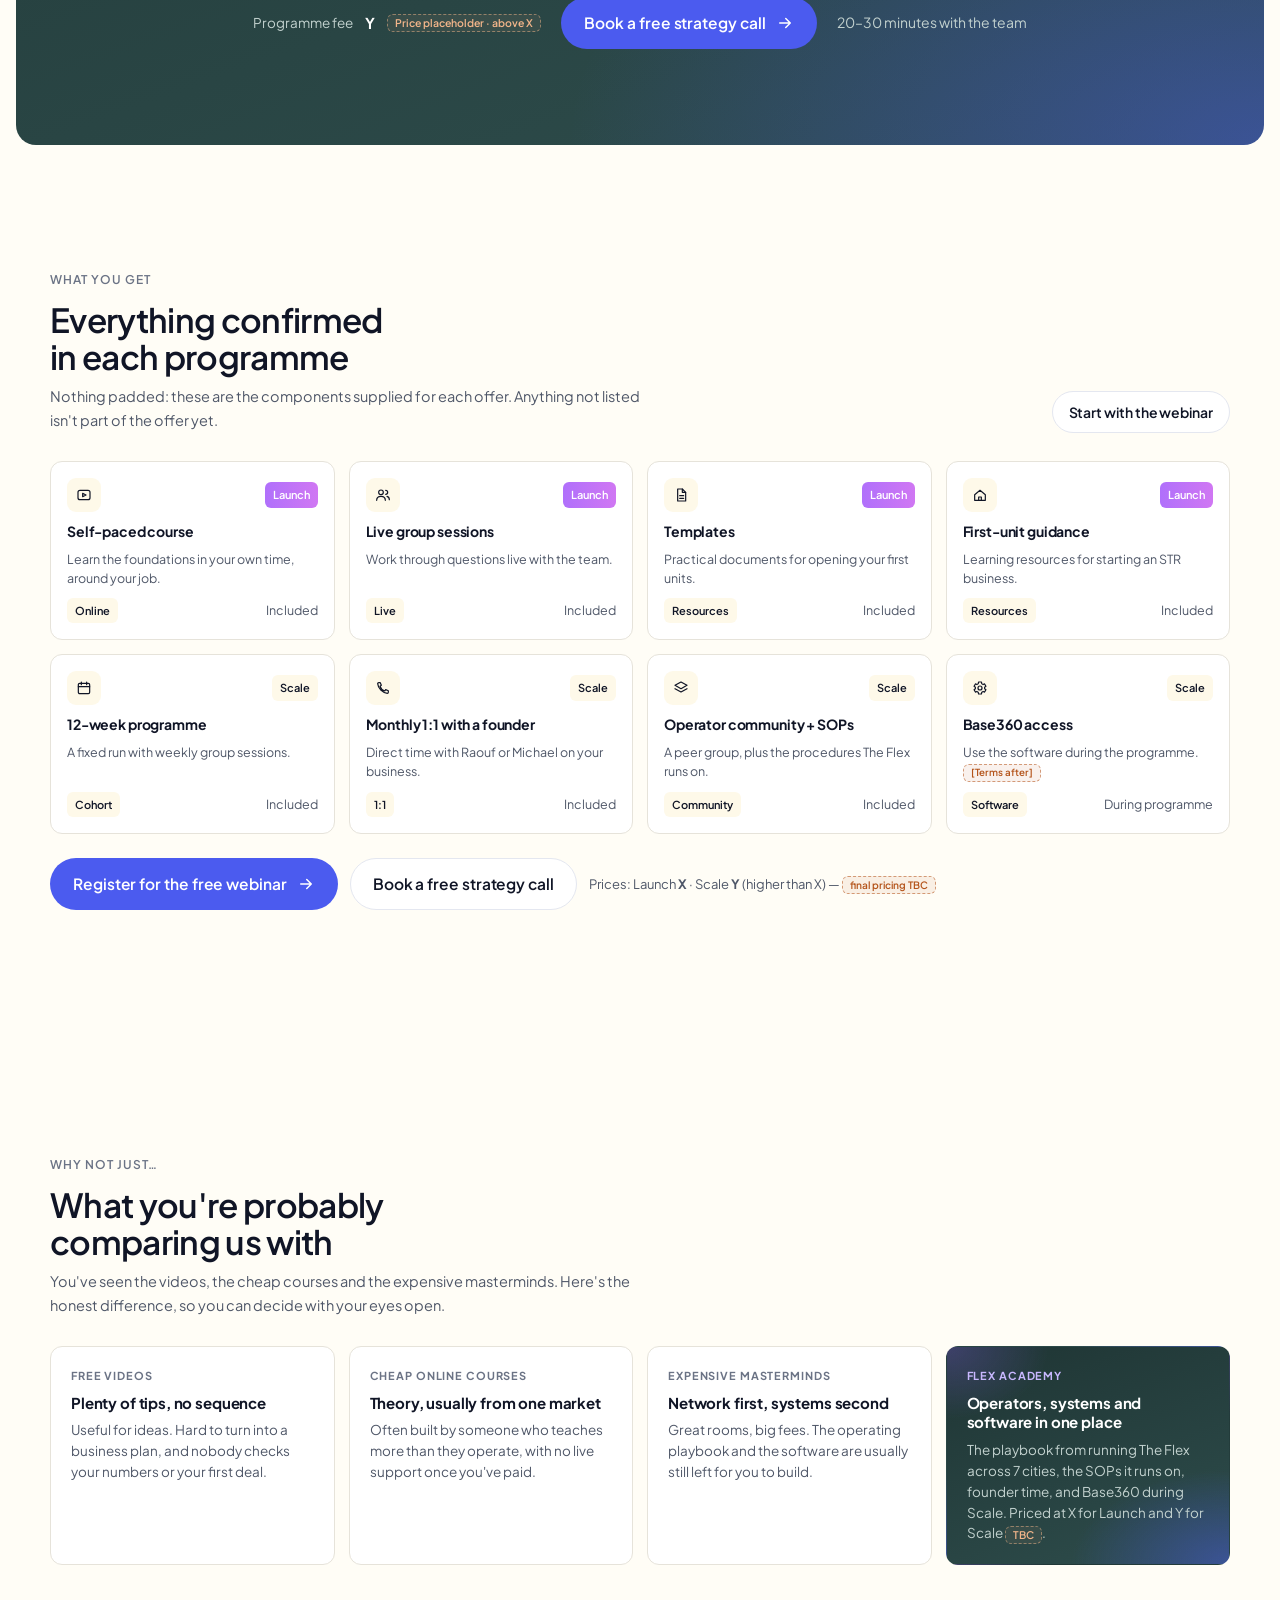
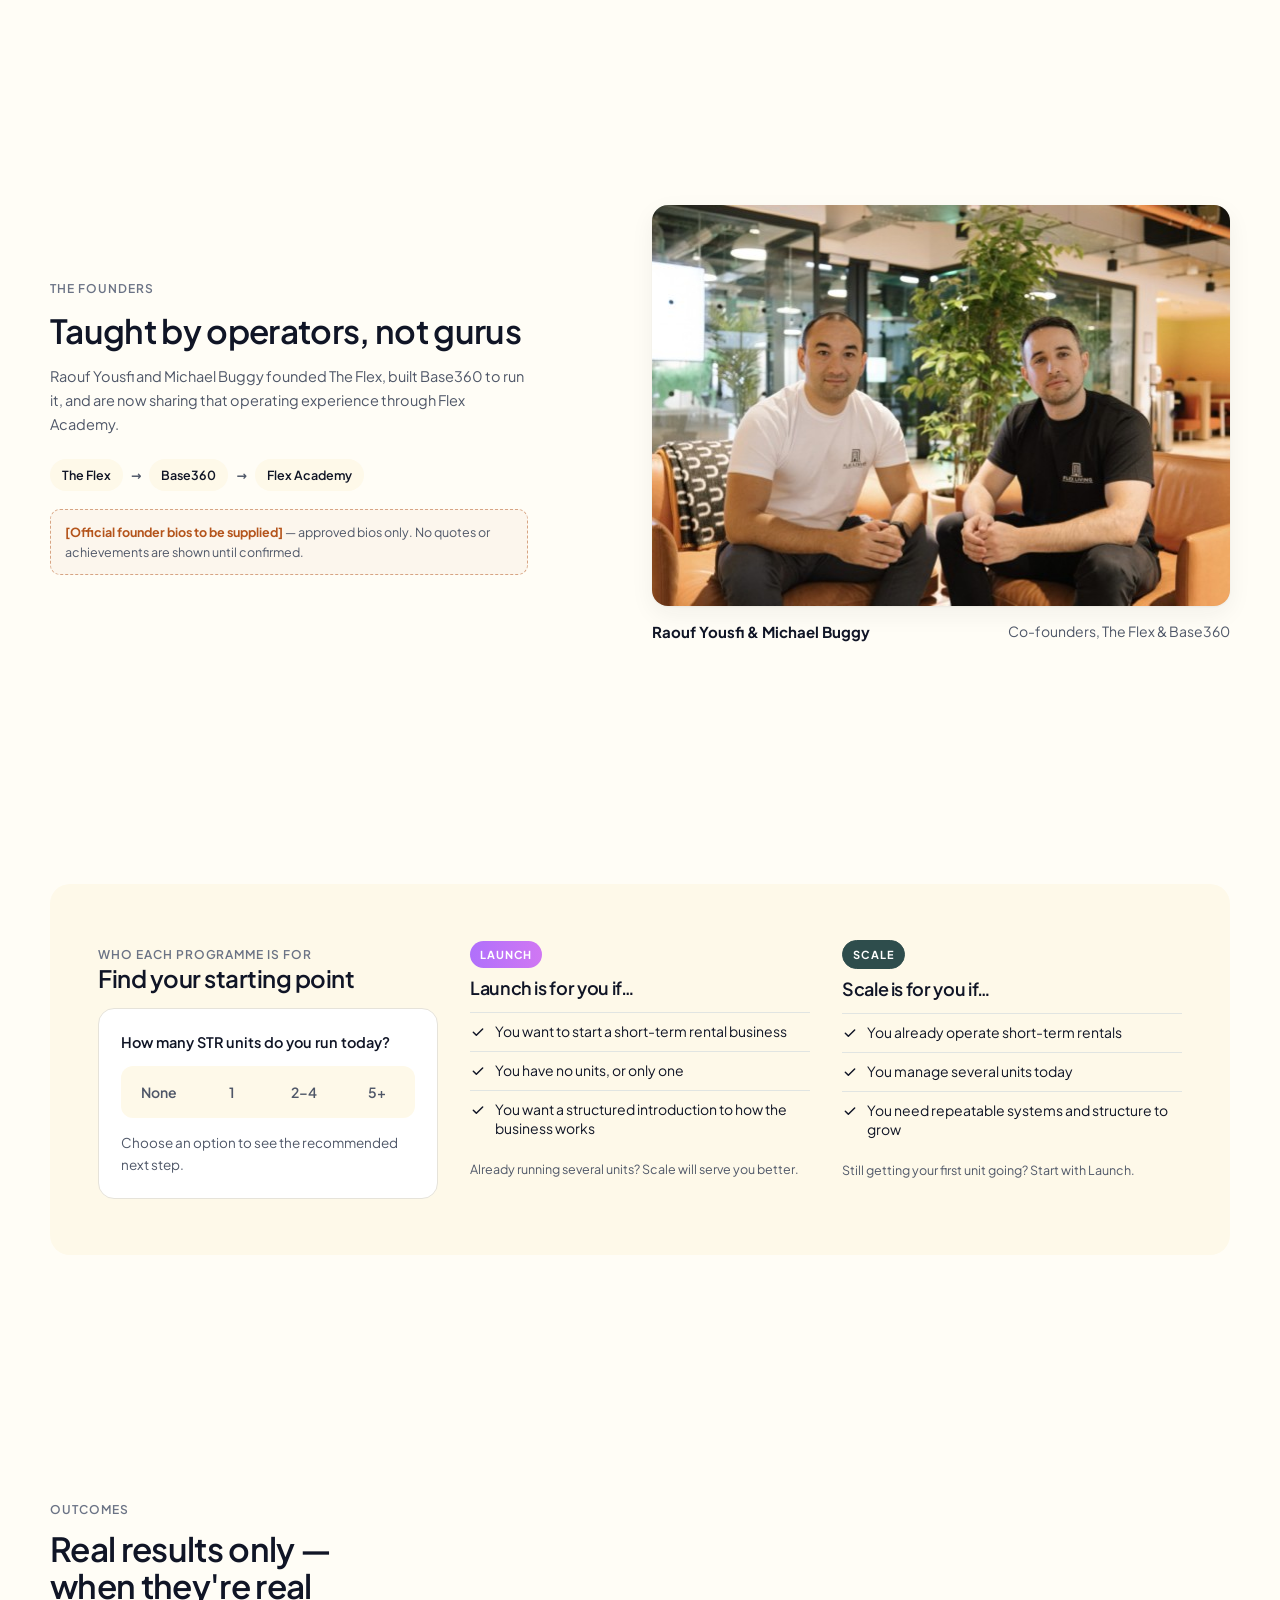
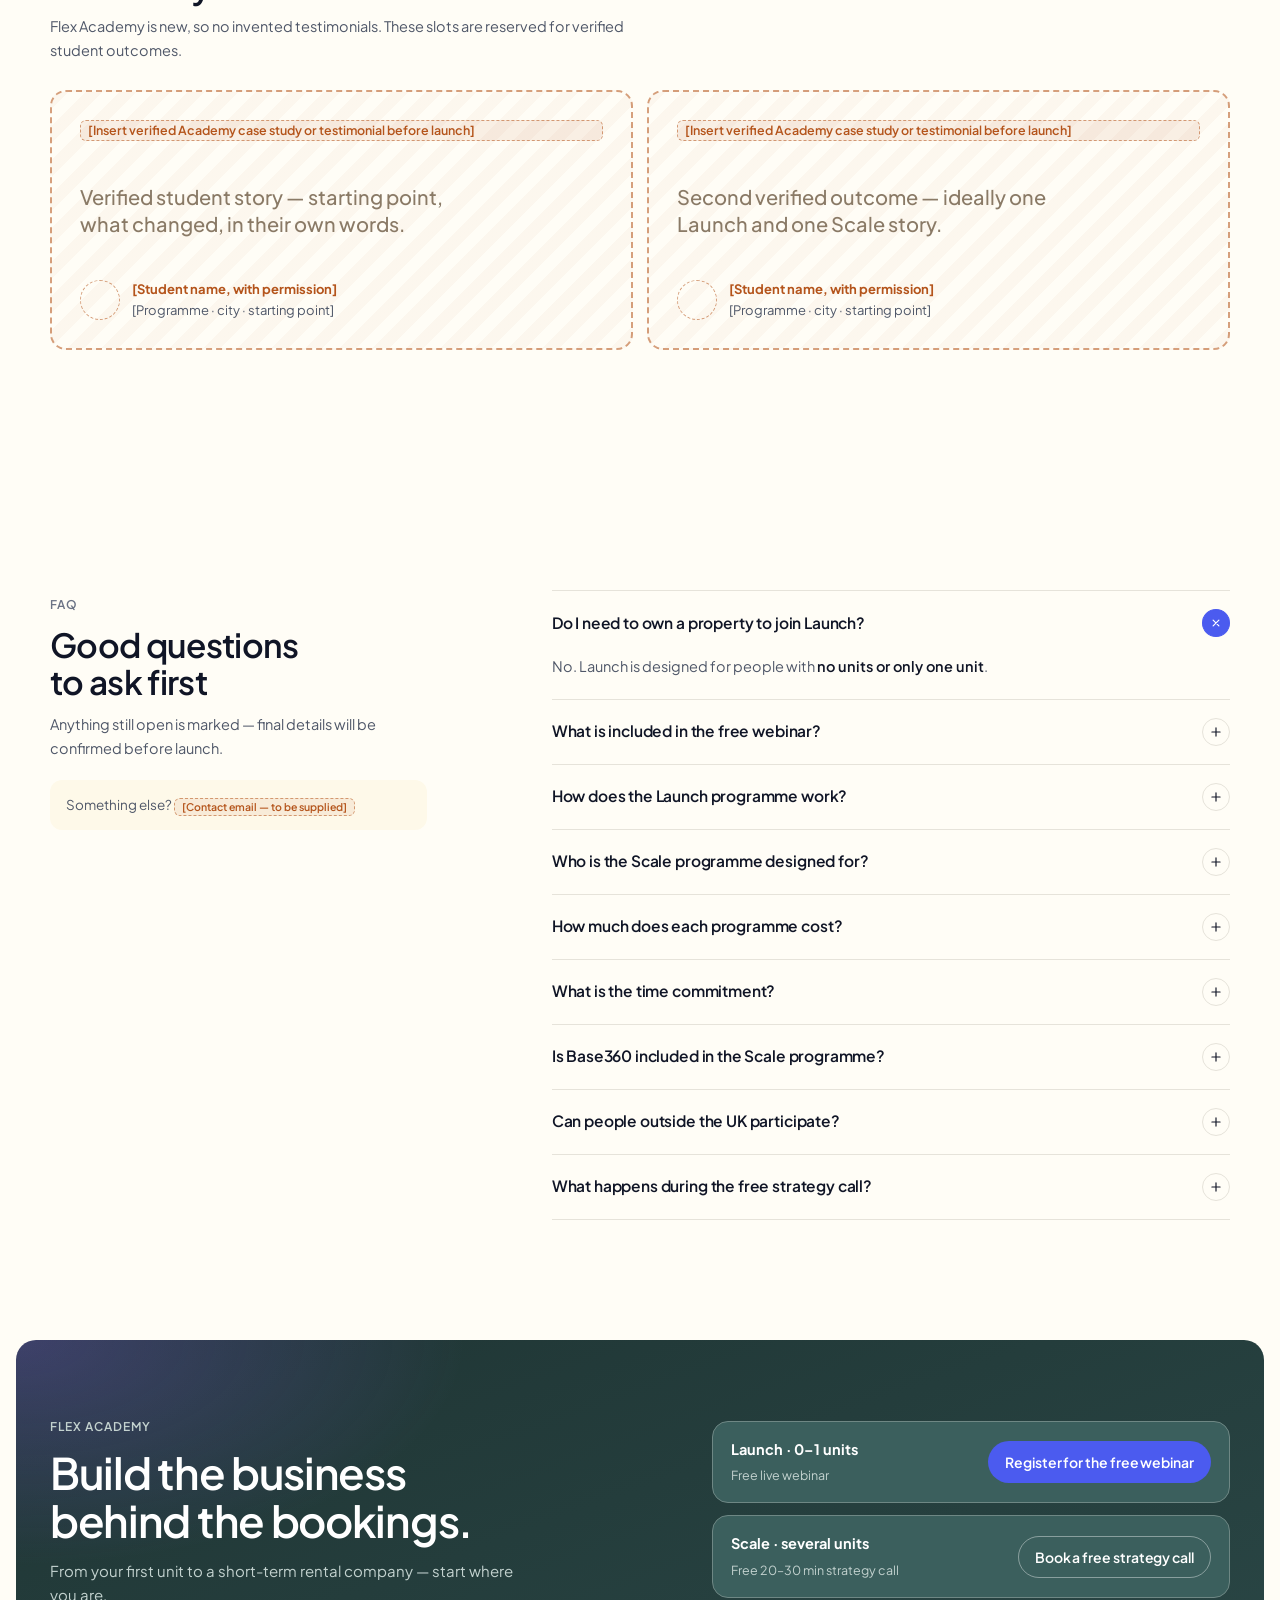
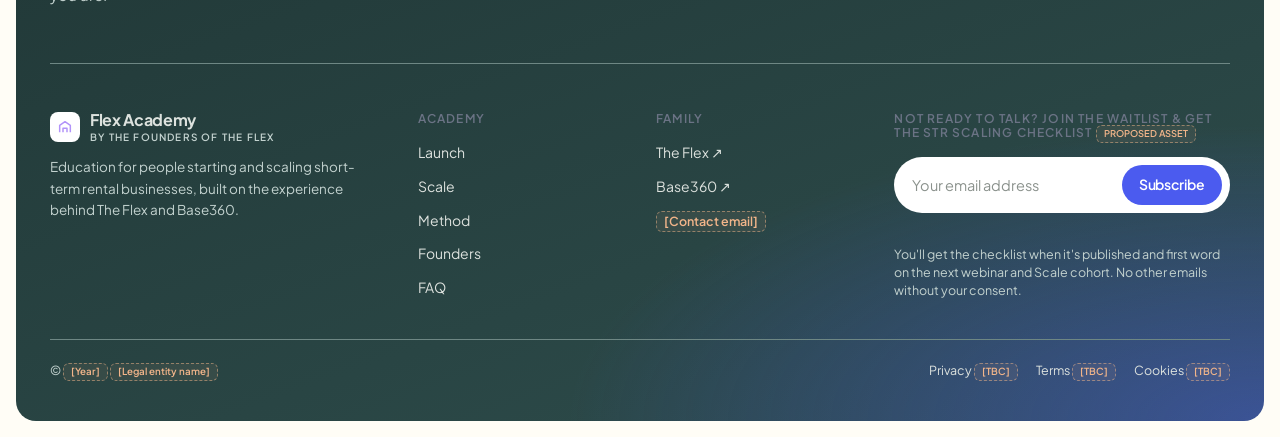
==== commit 2f1e2e79: "Pass 3: visible hero doodles, consistent section rhythm, equal method cards, blue primaries, token g" ====
--- a/flex-academy/index.html
+++ b/flex-academy/index.html
@@ -156,16 +156,16 @@
 .hero-person .slot-tag{left:auto;right:0;bottom:auto;top:0;max-width:200px;background:rgba(0,0,0,.35)}
 /* Hero motion concept: headline underline draws in, doodles pop in staggered, figure rises. Off under prefers-reduced-motion. */
 @keyframes draw{from{transform:scaleX(0)}to{transform:scaleX(1)}}
-@keyframes pop{from{opacity:0;transform:scale(.6) rotate(-8deg)}to{opacity:.9;transform:none}}
+@keyframes pop{from{opacity:0;transform:scale(.6) rotate(-8deg)}to{opacity:1;transform:none}}
 @keyframes rise{from{opacity:0;transform:translateY(24px)}to{opacity:1;transform:none}}
 .hero .uline::after{transform-origin:left;animation:draw .6s var(--ease) .5s both}
-.hero .doodle{opacity:0;animation:pop .5s var(--ease) both}
+.hero .doodle{animation:pop .5s var(--ease) both}
 .hero .doodle.d1{animation-delay:.9s}.hero .doodle.d2{animation-delay:1.05s}.hero .doodle.d3{animation-delay:1.2s}.hero .doodle.d4{animation-delay:1.35s}.hero .doodle.d5{animation-delay:1.5s}.hero .doodle.d6{animation-delay:1.65s}
 .hero-person{animation:rise .7s var(--ease) .2s both}
-.embed .hero .uline::after,.embed .hero .doodle,.embed .hero-person{animation:none;opacity:.9}
+.embed .hero .uline::after,.embed .hero .doodle,.embed .hero-person{animation:none;opacity:1}
 .embed .hero-person{opacity:1}
-.doodle{position:absolute;color:#fff;opacity:.9;pointer-events:none}
-.doodle svg{width:100%;height:100%;fill:none;stroke:currentColor;stroke-width:2;stroke-linecap:round;stroke-linejoin:round}
+.doodle{position:absolute;color:#fff;opacity:1;pointer-events:none;filter:drop-shadow(0 2px 6px rgba(0,0,0,.35))}
+.doodle svg{width:100%;height:100%;fill:none;stroke:currentColor;stroke-width:2.6;stroke-linecap:round;stroke-linejoin:round}
 .doodle.d1{left:0;top:96px;width:56px;height:56px}          /* sparkle */
 .doodle.d2{left:6%;top:220px;width:64px;height:48px}        /* envelope */
 .doodle.d3{right:2%;top:60px;width:70px;height:40px}        /* arrow */
@@ -246,7 +246,7 @@
 
 /* ---------- Dark "Scale" section ---------- */
 .dark-wrap{padding:0 16px}
-.dark{background:var(--forest);color:#fff;border-radius:var(--r-xl);padding:80px 0}
+section.dark{background:var(--forest);color:#fff;border-radius:var(--r-xl);padding:96px 0}
 .dark-head{text-align:center;max-width:640px;margin:0 auto 48px}
 .dark-head .lede{margin:12px auto 0;font-size:14.5px}
 .dark-grid{display:grid;grid-template-columns:1fr 340px 1fr;gap:32px;align-items:center}
@@ -634,7 +634,7 @@
   .pin.p1{left:0;top:6%}.pin.p2{right:0;top:14%}.pin.p3{left:0;bottom:14%}.pin.p4{right:0;bottom:4%}
   .mini{display:none}
   .dark-wrap{padding:0 8px}
-  .dark{padding:56px 0;border-radius:16px}
+  section.dark{padding:64px 0;border-radius:16px}
   .dark-col{grid-template-columns:1fr;gap:18px}
   .dark-circle{width:260px;height:260px}
   .dark-circle .circle{width:230px;height:230px}
@@ -752,6 +752,101 @@
 /* Focus */
 :focus-visible{outline:3px solid var(--focus)}
 .seg input:focus-visible + label,.chips input:focus-visible + label,.bands input:focus-visible + label{outline-color:var(--focus)}
+
+/* =====================================================================
+   PASS 3 — rhythm, method grid, blue primaries, gradients, motion
+   ===================================================================== */
+:root{--sec:120px;--grad-panel:radial-gradient(90% 70% at 100% 100%,rgba(75,91,239,.45) 0%,rgba(75,91,239,0) 62%),radial-gradient(60% 55% at 0% 0%,rgba(141,95,246,.28) 0%,rgba(141,95,246,0) 60%),linear-gradient(160deg,var(--teal-900) 0%,var(--teal-800) 100%)}
+@media (max-width:640px){:root{--sec:72px}}
+
+/* Consistent vertical rhythm: every band gets the same breathing room */
+.section{padding:var(--sec) 0}
+.strip{padding:0 16px var(--sec)}
+.hero-wrap{padding:0 16px}
+.dark-wrap{padding:0 16px}
+.final-wrap{padding:0 16px 16px}
+@media (max-width:640px){.strip{padding:0 8px var(--sec)}}
+
+/* Method: equal boxes, image fills the column beside them */
+.two-col{align-items:stretch}
+.two-col > .col-copy{display:flex;flex-direction:column}
+.method-photo{flex:1;display:flex;flex-direction:column;margin-top:28px!important;min-height:0}
+.method-photo .slot{flex:1;aspect-ratio:auto;min-height:240px;border-radius:var(--r-lg)}
+.cards6{align-content:stretch;grid-auto-rows:1fr}
+.card{min-height:170px;padding:20px}
+.card.dark{padding:20px;border-radius:var(--r-md);border-color:transparent}
+.alt.dark{padding:20px;border-color:transparent}
+@media (max-width:640px){.method-photo .slot{min-height:200px;flex:none;aspect-ratio:5/3}.two-col{align-items:start}.cards6{grid-auto-rows:auto}}
+
+/* Primary actions are indigo everywhere (secondary stay outlined) */
+.btn-ink,.on-dark .btn-launch,.btn-launch{background:var(--indigo-500);color:#fff}
+.btn-ink:hover,.on-dark .btn-launch:hover,.btn-launch:hover{background:var(--indigo-600)}
+.on-dark .btn-launch .spinner{border-color:rgba(255,255,255,.3);border-top-color:#fff}
+
+/* Green → gradients built from the tokens */
+.hero,section.dark,.final,.strip-band,.card.dark,.alt.dark,.dialog-aside,.dialog-aside.is-launch{background:var(--grad-panel)}
+.brand-mark,.sticky-cta{background:var(--grad-panel)}
+.badge-launch,.tag-l,.chip.g,.card.dark .tag-l{background:var(--grad-tab);color:#fff;border:0}
+.uline::after,.on-dark .uline::after{background:var(--grad-display);opacity:1}
+.faq-list details[open] summary .pm{background:var(--indigo-500);border-color:var(--indigo-500)}
+.seg input:checked + label{background:var(--grad-panel)}
+.stepper li.on i{background:var(--indigo-500);border-color:var(--indigo-500)}
+.next-steps li::before{background:var(--indigo-50);color:var(--indigo-700)}
+.cal-ic span{background:var(--grad-panel)}
+.hero-proof .stack i.d{background:var(--indigo-500);border-color:transparent}
+
+/* Hover & interaction */
+.btn{transition:background .2s var(--ease),transform .2s var(--ease),box-shadow .25s var(--ease),border-color .2s var(--ease),color .2s}
+.btn:hover{transform:translateY(-2px)}
+.btn-launch:hover,.btn-ink:hover{box-shadow:0 12px 28px rgba(75,91,239,.35)}
+.btn-scale:hover,.btn-outline:hover{box-shadow:0 10px 24px rgba(16,21,38,.12)}
+.card,.item,.alt{transition:transform .35s var(--ease),box-shadow .35s var(--ease),border-color .2s}
+.card:hover,.item:hover,.alt:hover{transform:translateY(-6px);box-shadow:0 18px 40px rgba(16,21,38,.10)}
+.card-ic,.item-top .ic,.challenge-ic{transition:transform .35s var(--ease),background .3s}
+.card:hover .card-ic,.item:hover .item-top .ic{transform:rotate(-8deg) scale(1.08);background:var(--indigo-50)}
+.card.dark:hover .card-ic{background:rgba(255,255,255,.14)}
+.slot img{transition:transform 1.2s var(--ease)}
+.circle:hover img,.method-photo .slot:hover img,.founders-photo .slot:hover img{transform:scale(1.06)}
+.pin,.mini{transition:transform .35s var(--ease),box-shadow .35s}
+.pin:hover,.mini:hover{transform:translateY(-3px) scale(1.04);box-shadow:0 10px 24px rgba(16,21,38,.12)}
+.nav-links a{position:relative;padding:4px 0}
+.nav-links a::after{content:"";position:absolute;left:0;right:0;bottom:-2px;height:2px;border-radius:2px;background:var(--grad-tab);transform:scaleX(0);transform-origin:left;transition:transform .3s var(--ease)}
+.nav-links a:hover::after{transform:scaleX(1)}
+.faq-list summary{transition:color .2s}
+.faq-list summary:hover{color:var(--indigo-600)}
+.seg label,.chips label,.bands label{transition:background .2s,color .2s,transform .15s}
+.seg label:hover,.chips label:hover{transform:translateY(-1px)}
+.dark-item{transition:transform .35s var(--ease)}
+.dark-item:hover{transform:translateX(4px)}
+.dark-col.r .dark-item:hover{transform:translateX(-4px)}
+.final-row{transition:transform .35s var(--ease),border-color .3s}
+.final-row:hover{transform:translateY(-3px);border-color:rgba(178,147,249,.5)}
+
+/* Ambient motion */
+@keyframes floaty{0%,100%{transform:translateY(0)}50%{transform:translateY(-8px)}}
+@keyframes floaty2{0%,100%{transform:translateY(0) rotate(0)}50%{transform:translateY(-10px) rotate(4deg)}}
+@keyframes pulse-ring{0%{box-shadow:0 0 0 0 rgba(178,147,249,.45)}100%{box-shadow:0 0 0 22px rgba(178,147,249,0)}}
+@keyframes shimmer{0%{background-position:0% 50%}100%{background-position:200% 50%}}
+.doodle svg{animation:floaty2 6s ease-in-out infinite}
+.doodle.d2 svg,.doodle.d4 svg,.doodle.d6 svg{animation-duration:7.5s;animation-direction:reverse}
+.pin{animation:floaty 5s ease-in-out infinite}
+.pin.p2{animation-delay:-1.2s}.pin.p3{animation-delay:-2.4s}.pin.p4{animation-delay:-3.6s}
+.mini{animation:floaty 6s ease-in-out infinite;animation-delay:-2s}
+.dark-circle .circle::after{content:"";position:absolute;inset:0;border-radius:50%;animation:pulse-ring 3.2s ease-out infinite;pointer-events:none}
+.uline::after{background-size:200% 100%;animation:shimmer 6s linear infinite}
+.hero-person{will-change:transform}
+.parallax{will-change:transform;transition:transform .12s linear}
+
+/* Scroll reveal */
+.rv{opacity:0;transform:translateY(28px);transition:opacity .8s var(--ease),transform .8s var(--ease);transition-delay:calc(var(--i,0)*70ms)}
+.rv.in{opacity:1;transform:none}
+.embed .rv,.no-motion .rv{opacity:1;transform:none;transition:none}
+#progress{position:fixed;left:0;top:0;height:3px;width:100%;transform-origin:left;transform:scaleX(0);background:var(--grad-tab);z-index:60;pointer-events:none}
+.site-header{transition:box-shadow .3s,border-color .2s,transform .35s var(--ease)}
+.site-header.is-scrolled{box-shadow:0 8px 30px rgba(16,21,38,.06)}
+.site-header.is-hidden{transform:translateY(-100%)}
+.stat b{font-variant-numeric:tabular-nums}
+@media (prefers-reduced-motion:reduce){.rv{opacity:1;transform:none}.doodle svg,.pin,.mini,.uline::after,.dark-circle .circle::after{animation:none}}
 </style>
 </head>
 <body>
@@ -886,7 +981,6 @@
       <p class="micro" style="margin-top:14px;color:var(--muted)"><span class="ph">Proposed learning journey</span> Final syllabus to be confirmed.</p>
       <figure class="method-photo" style="margin:28px 0 0">
         <div class="slot" data-photo="method-apartment.jpg"><img alt="A furnished short-term rental living and dining room opening onto a terrace"><div class="fallback"></div><span class="slot-tag"><b>Photo slot</b> · <code>photos/method-apartment.jpg</code></span></div>
-        <figcaption class="micro" style="margin-top:8px;color:var(--muted)">The kind of unit the method is built around. <span class="ph">Stock image — replace with official The Flex photography</span></figcaption>
       </figure>
     </div>
     <ol class="col-grid cards6">
@@ -914,11 +1008,11 @@
       </div>
     </div>
   </div>
-  <p class="strip-note"><span>Figures supplied in the brief. Cities: London, Paris, Lisbon, Berlin, Algiers, Oran, Constantine — Milan and Cairo upcoming.</span><span class="ph">Confirm before launch</span></p>
+  <p class="strip-note"><span>Figures supplied in the brief. Cities: London, Paris, Lisbon, Berlin, Algiers, Oran, Constantine — Milan and Cairo upcoming.</span></p>
 </section>
 
 <!-- ======================= LAUNCH: split with circular image + map ======================= -->
-<section class="section" id="launch" aria-labelledby="launch-title" style="padding-top:0">
+<section class="section" id="launch" aria-labelledby="launch-title">
   <div class="container split">
     <div class="copy">
       <span class="badge badge-launch">01 · Launch</span>
@@ -1019,7 +1113,7 @@
 </section>
 
 <!-- ======================= VS THE ALTERNATIVES ======================= -->
-<section class="section" id="why" aria-labelledby="why-title" style="padding-top:0">
+<section class="section" id="why" aria-labelledby="why-title">
   <div class="container">
     <div class="list-head">
       <div>
@@ -1038,7 +1132,7 @@
 </section>
 
 <!-- ======================= FOUNDERS ======================= -->
-<section class="section" id="founders" aria-labelledby="founders-title" style="padding-top:0">
+<section class="section" id="founders" aria-labelledby="founders-title">
   <div class="container founders">
     <div class="copy">
       <span class="eyebrow">The founders</span>
@@ -1055,7 +1149,7 @@
 </section>
 
 <!-- ======================= WHO IT'S FOR ======================= -->
-<section class="section" id="who" aria-labelledby="who-title" style="padding-top:0">
+<section class="section" id="who" aria-labelledby="who-title">
   <div class="container">
     <div class="who">
       <div class="who-col">
@@ -1101,7 +1195,7 @@
 </section>
 
 <!-- ======================= OUTCOMES ======================= -->
-<section class="section" id="proof" aria-labelledby="proof-title" style="padding-top:0">
+<section class="section" id="proof" aria-labelledby="proof-title">
   <div class="container">
     <div class="list-head">
       <div>
@@ -1118,7 +1212,7 @@
 </section>
 
 <!-- ======================= FAQ ======================= -->
-<section class="section" id="faq" aria-labelledby="faq-title" style="padding-top:0">
+<section class="section" id="faq" aria-labelledby="faq-title">
   <div class="container faq-grid">
     <div class="faq-intro">
       <span class="eyebrow">FAQ</span>
@@ -1790,5 +1884,83 @@
   }
 })();
 </script>
+
+<div id="progress" aria-hidden="true"></div>
+<script>
+(function(){
+  var reduce = matchMedia('(prefers-reduced-motion: reduce)').matches;
+  var embed = document.body.classList.contains('embed');
+  if (reduce) document.documentElement.classList.add('no-motion');
+  var $$ = function(s,r){return Array.prototype.slice.call((r||document).querySelectorAll(s))};
+
+  /* Scroll progress + hide-on-scroll-down header */
+  var bar = document.getElementById('progress'), header = document.querySelector('.site-header'), lastY = 0;
+  function onScroll(){
+    var h = document.documentElement, max = h.scrollHeight - h.clientHeight;
+    if (bar) bar.style.transform = 'scaleX(' + (max ? scrollY / max : 0) + ')';
+    var goingDown = scrollY > lastY && scrollY > 320;
+    header.classList.toggle('is-hidden', goingDown && !document.querySelector('.dialog.is-open'));
+    lastY = scrollY;
+  }
+  if (!embed){ addEventListener('scroll', onScroll, {passive:true}); onScroll(); }
+
+  /* Scroll reveal with stagger */
+  if (!embed && !reduce && 'IntersectionObserver' in window){
+    var groups = ['.section > .container > *:not(.two-col):not(.split):not(.founders):not(.faq-grid)','.two-col > *','.split > *','.founders > *','.faq-grid > *','.cards6 > li','.grid4 > li','.alts > li','.dark-head','.dark-col > *','.dark-circle','.dark-cta','.who-col','.outcomes > *','.strip-band','.final-top > *','.footer-grid > div'];
+    var seen = new Set();
+    groups.forEach(function(sel){
+      var idx = {};
+      $$(sel).forEach(function(el){
+        if (seen.has(el) || el.closest('.rv')) return; seen.add(el);
+        var key = el.parentNode; idx[key] = (idx[key]||0); el.style.setProperty('--i', Math.min(idx[key]++, 8)); el.classList.add('rv');
+      });
+    });
+    var io = new IntersectionObserver(function(es){ es.forEach(function(e){ if (e.isIntersecting){ e.target.classList.add('in'); io.unobserve(e.target); } }); }, {rootMargin:'0px 0px -8% 0px', threshold:.08});
+    $$('.rv').forEach(function(el){ io.observe(el); });
+    // anything already in view at load
+    requestAnimationFrame(function(){ $$('.rv').forEach(function(el){ var r = el.getBoundingClientRect(); if (r.top < innerHeight*.9) el.classList.add('in'); }); });
+  }
+
+  /* Count-up on the proof strip */
+  if (!embed && !reduce && 'IntersectionObserver' in window){
+    var counted = false;
+    var io2 = new IntersectionObserver(function(es){
+      if (!es[0].isIntersecting || counted) return; counted = true;
+      $$('.strip .stat b').forEach(function(b){
+        var m = b.textContent.match(/^(\d+)(.*)$/); if (!m) return;
+        var to = +m[1], suffix = m[2], t0 = performance.now(), dur = 1400;
+        (function tick(now){ var p = Math.min(1, (now - t0)/dur); p = 1 - Math.pow(1-p, 3); b.textContent = Math.round(to*p) + suffix; if (p < 1) requestAnimationFrame(tick); })(t0);
+      });
+    }, {threshold:.4});
+    var strip = document.querySelector('.strip-band'); strip && io2.observe(strip);
+  }
+
+  /* Hero mouse parallax: doodles drift, figure and headline counter-move */
+  var hero = document.querySelector('.hero');
+  if (hero && !reduce && !embed && matchMedia('(pointer:fine)').matches){
+    var layers = $$('.hero .doodle').map(function(d,i){ d.classList.add('parallax'); return {el:d, depth: 18 + (i%3)*10}; });
+    var person = document.querySelector('.hero-person'); person.classList.add('parallax');
+    var copy = document.querySelector('.hero-copy'); copy.classList.add('parallax');
+    var tx = 0, ty = 0, cx = 0, cy = 0, raf = null;
+    function frame(){
+      cx += (tx - cx) * .12; cy += (ty - cy) * .12;
+      layers.forEach(function(l){ l.el.style.transform = 'translate(' + (cx*l.depth) + 'px,' + (cy*l.depth) + 'px)'; });
+      person.style.transform = 'translate(' + (cx*-10) + 'px,' + (cy*-6) + 'px) rotate(' + (cx*1.2) + 'deg)';
+      copy.style.transform = 'translate(' + (cx*6) + 'px,' + (cy*4) + 'px)';
+      if (Math.abs(tx-cx) > .001 || Math.abs(ty-cy) > .001) raf = requestAnimationFrame(frame); else raf = null;
+    }
+    hero.addEventListener('mousemove', function(e){ var r = hero.getBoundingClientRect(); tx = (e.clientX - r.left)/r.width - .5; ty = (e.clientY - r.top)/r.height - .5; if (!raf) raf = requestAnimationFrame(frame); });
+    hero.addEventListener('mouseleave', function(){ tx = 0; ty = 0; if (!raf) raf = requestAnimationFrame(frame); });
+  }
+
+  /* Cards tilt slightly toward the cursor */
+  if (!reduce && !embed && matchMedia('(pointer:fine)').matches){
+    $$('.card, .item, .alt').forEach(function(c){
+      c.addEventListener('mousemove', function(e){ var r = c.getBoundingClientRect(); var x = (e.clientX - r.left)/r.width - .5, y = (e.clientY - r.top)/r.height - .5; c.style.transform = 'translateY(-6px) rotateX(' + (-y*5) + 'deg) rotateY(' + (x*6) + 'deg)'; c.style.transformStyle = 'preserve-3d'; });
+      c.addEventListener('mouseleave', function(){ c.style.transform = ''; });
+    });
+  }
+})();
+</script>
 </body>
 </html>
